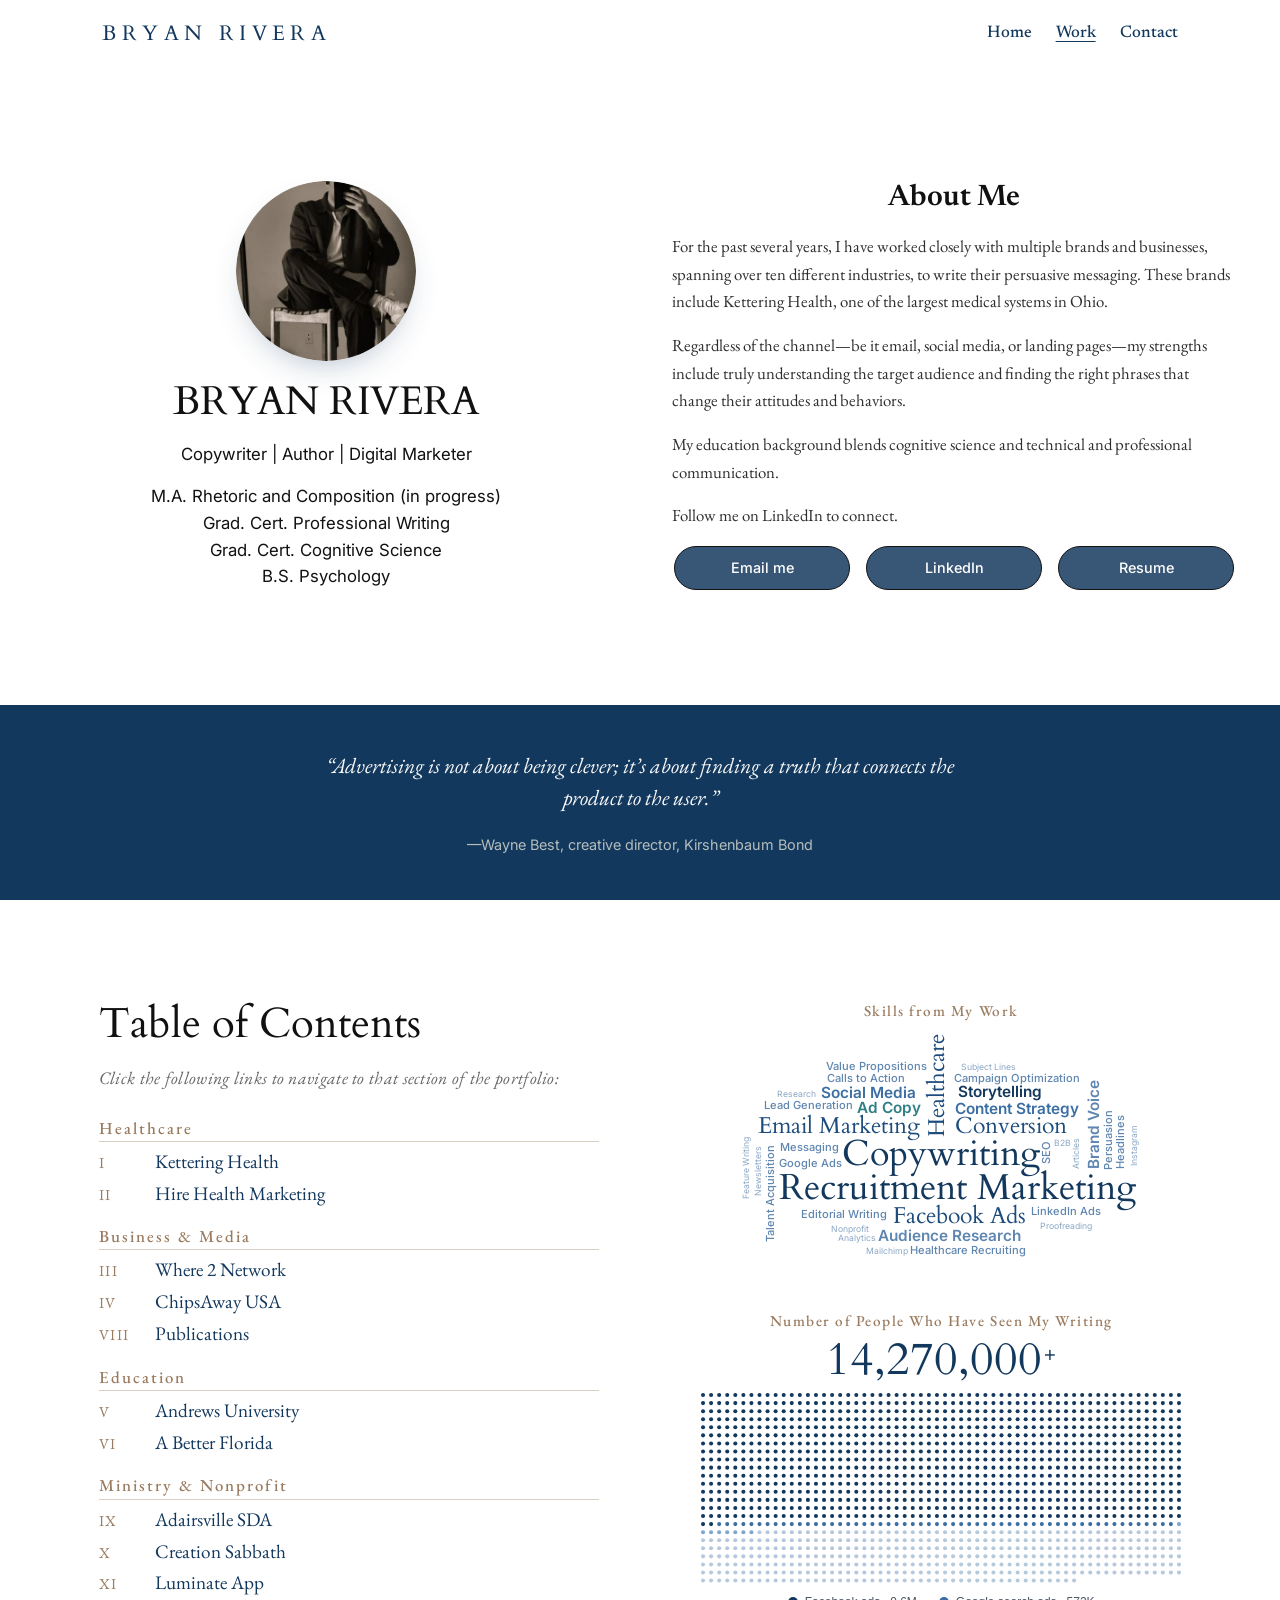
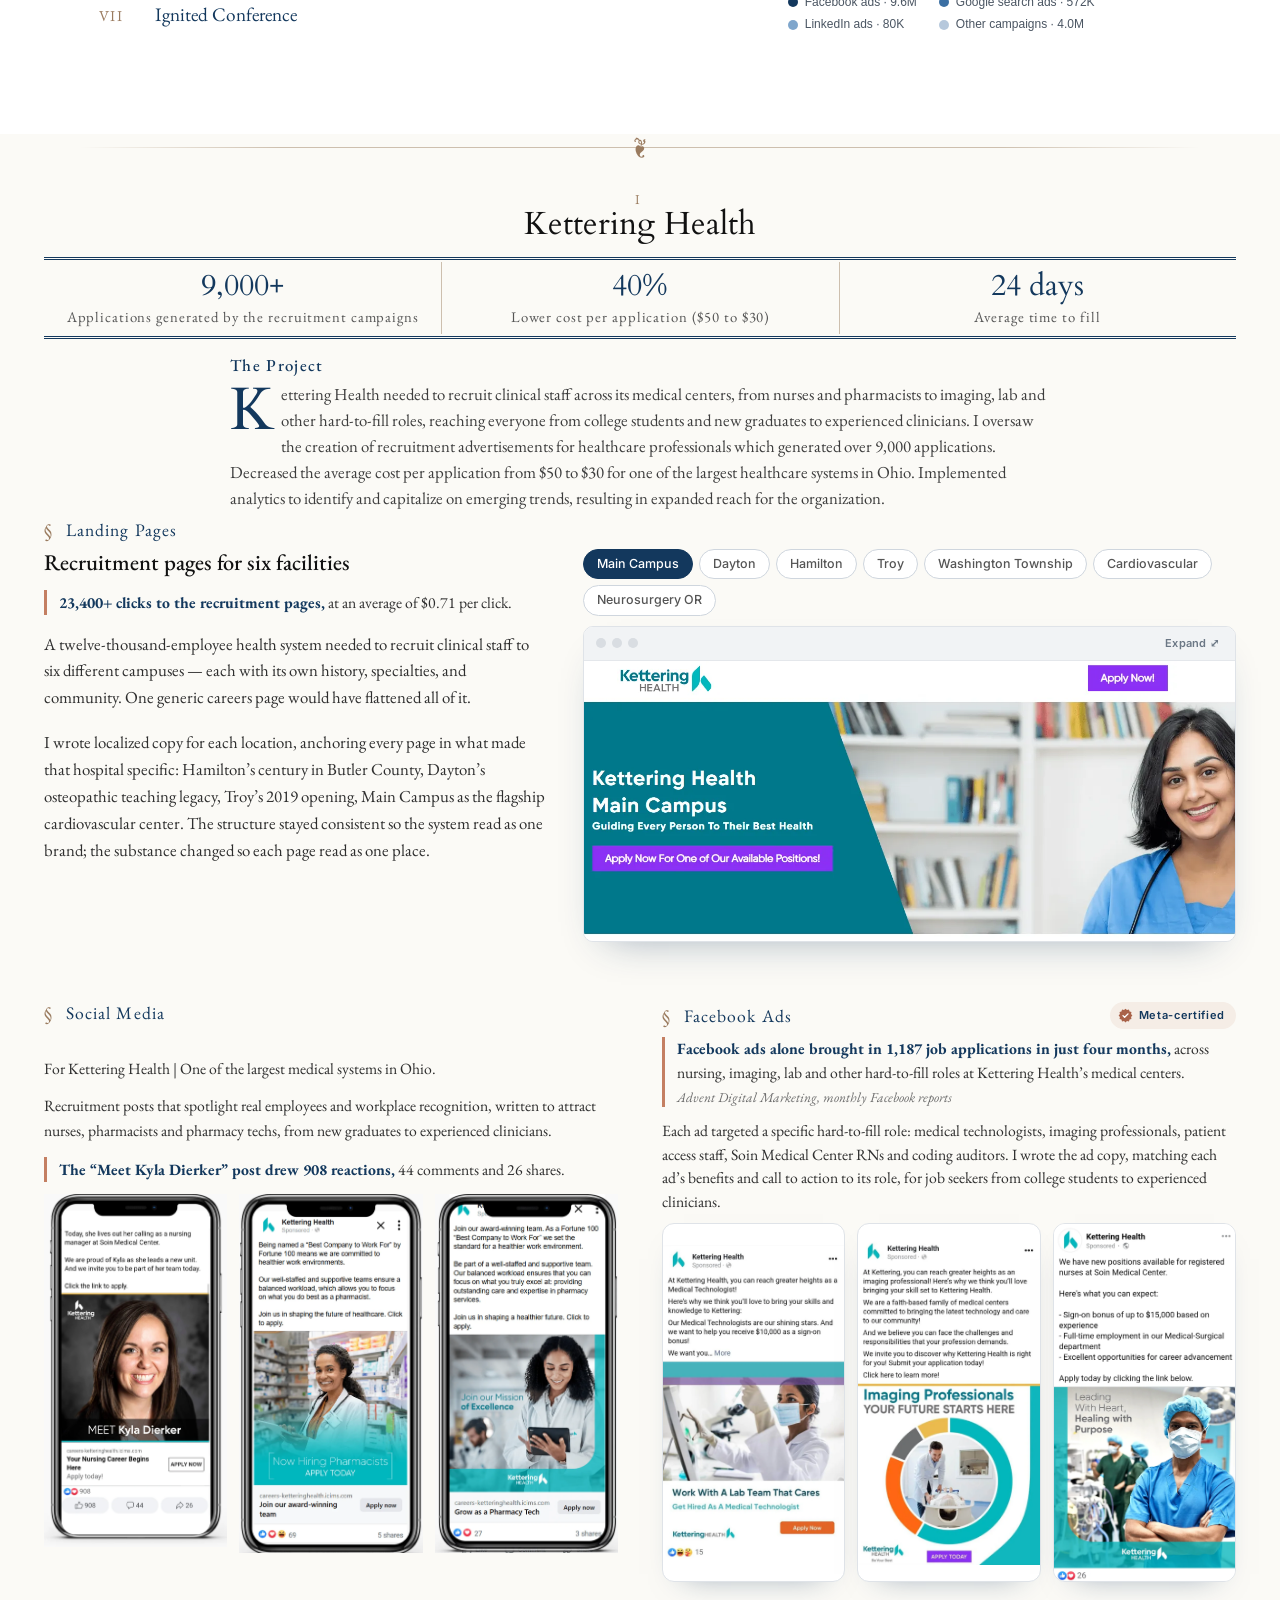
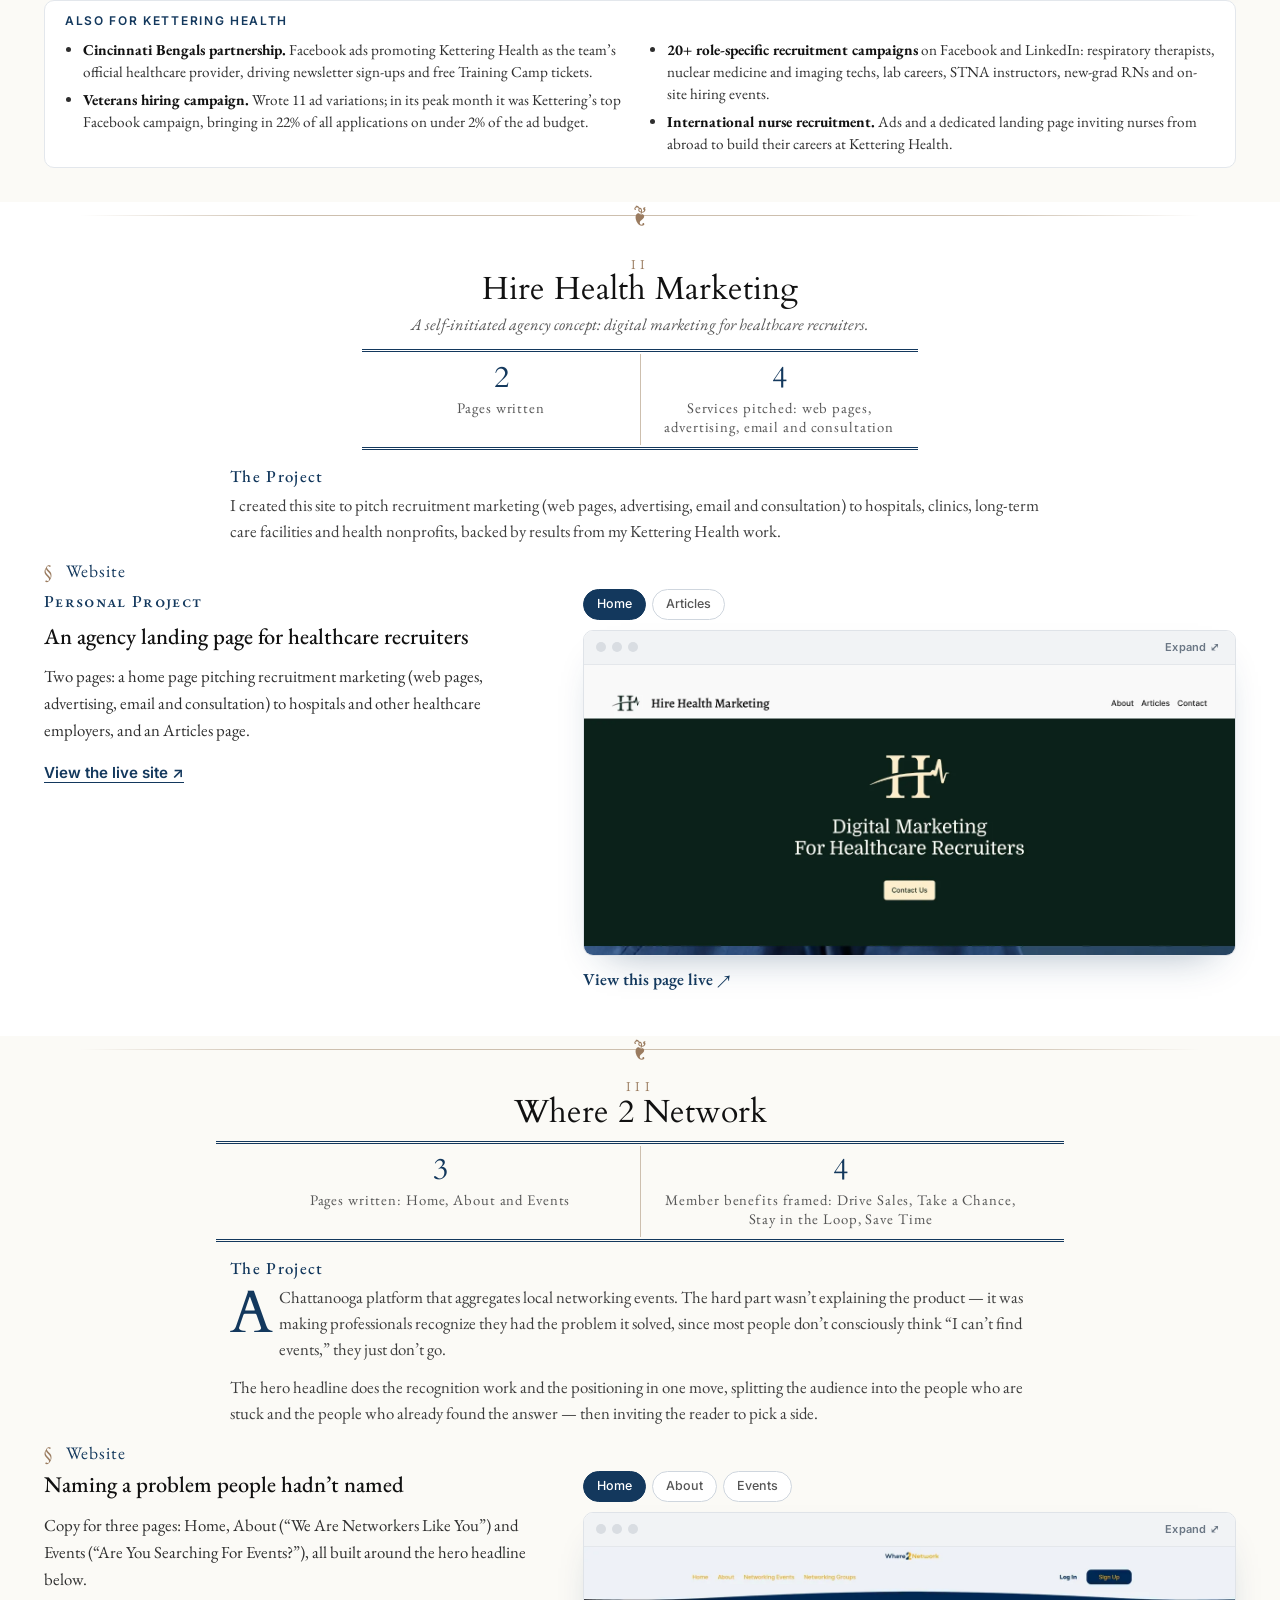
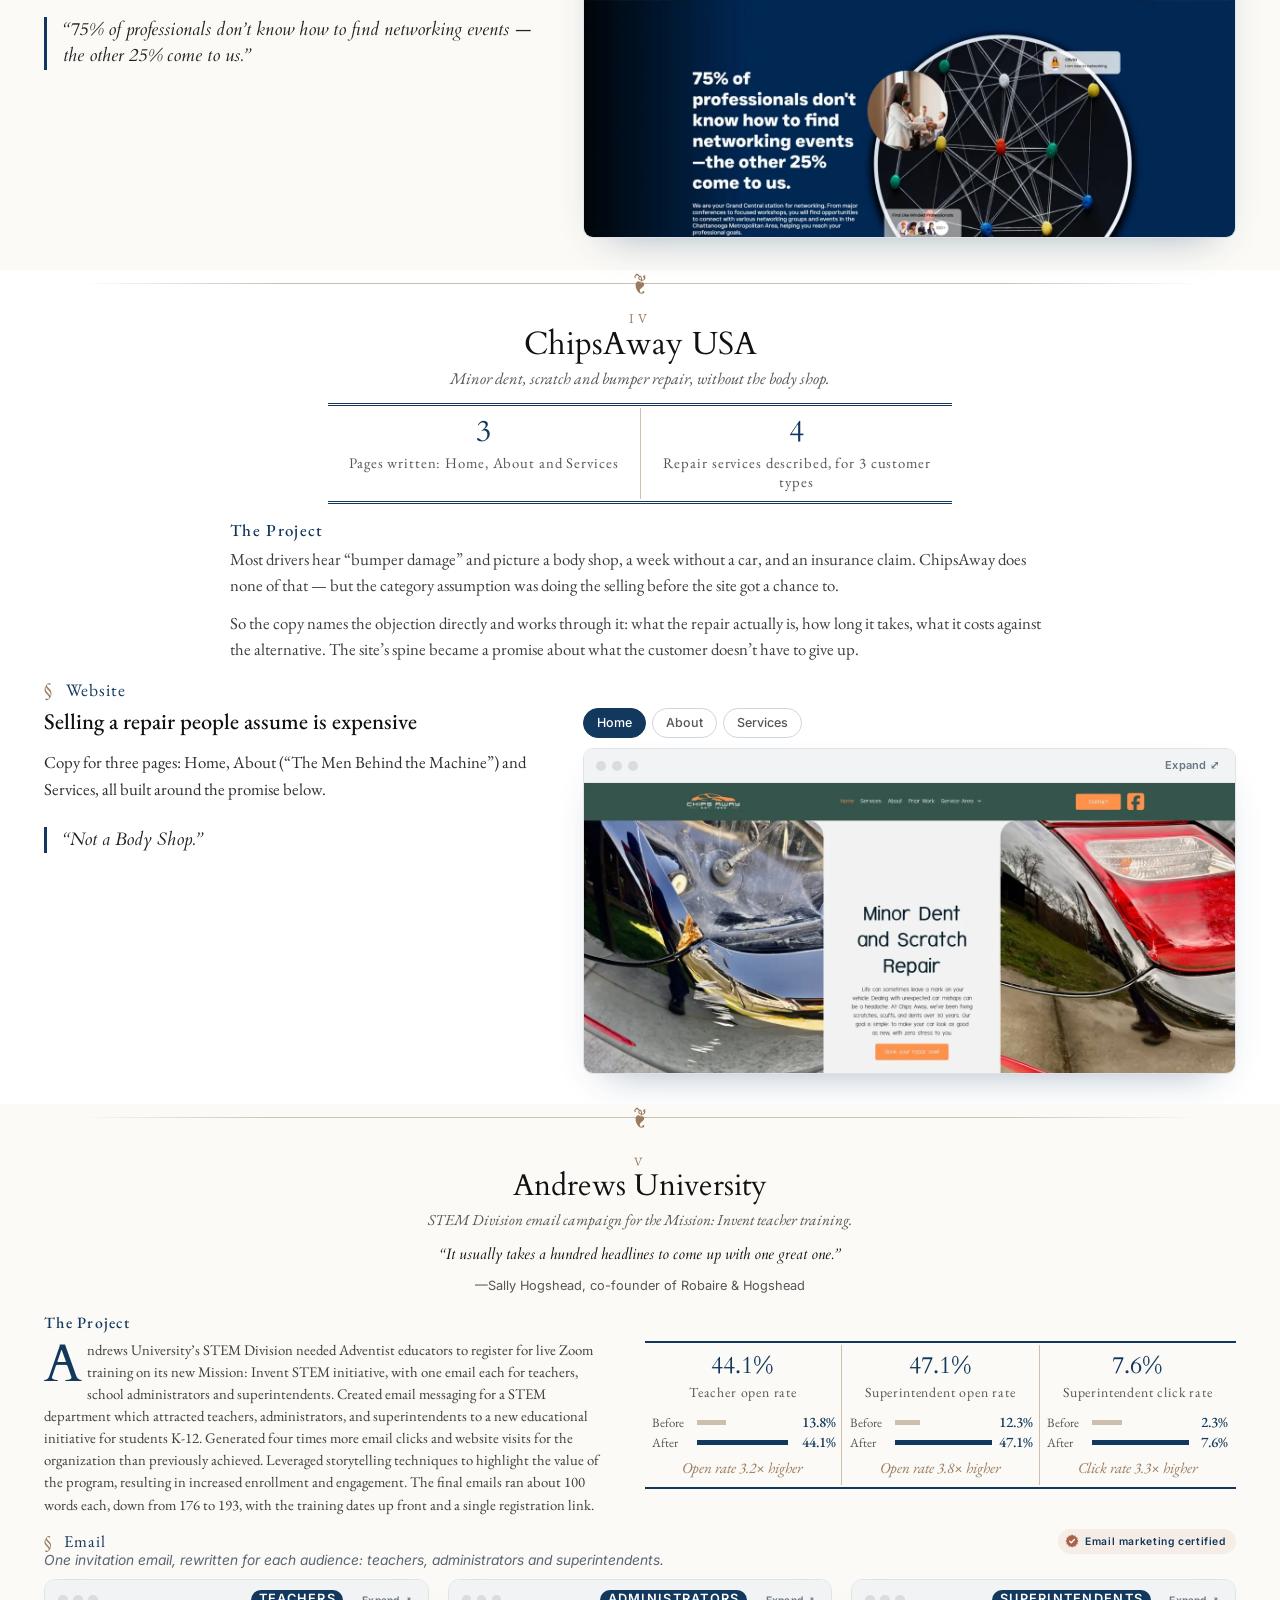
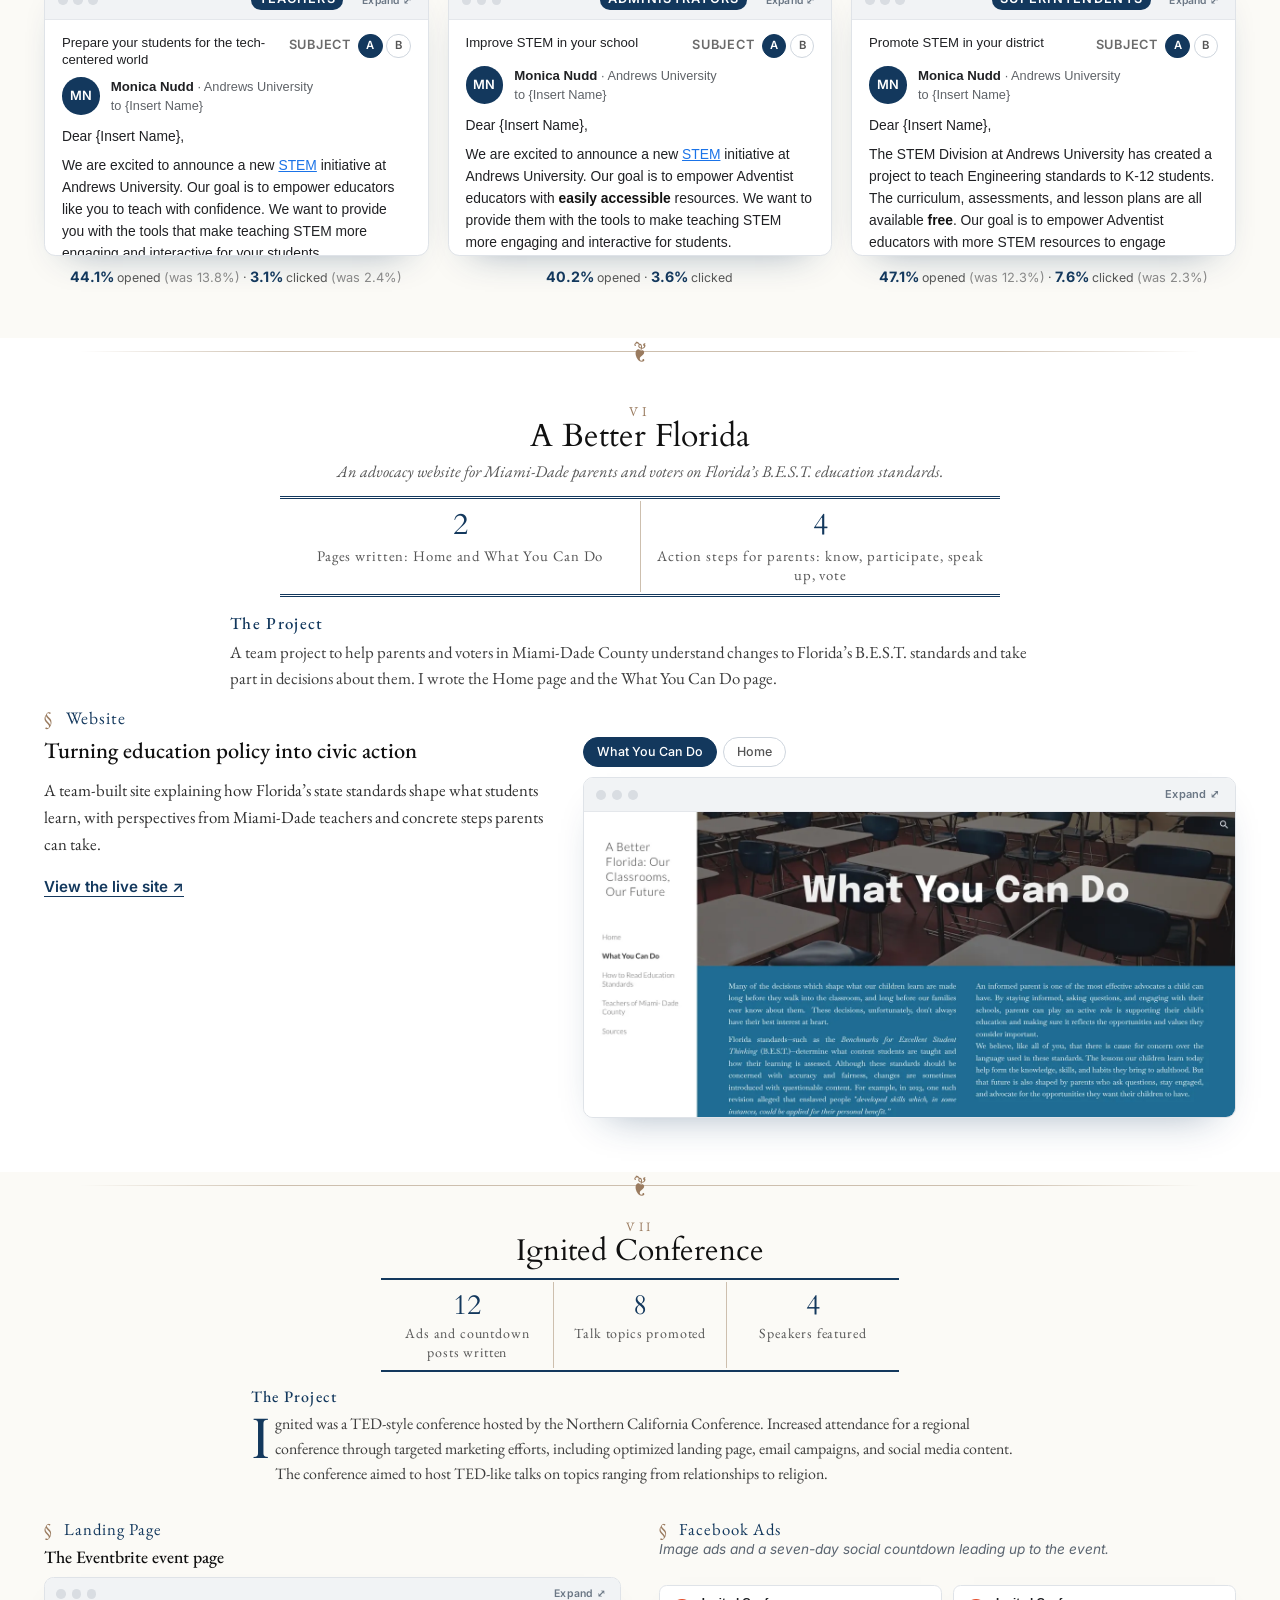
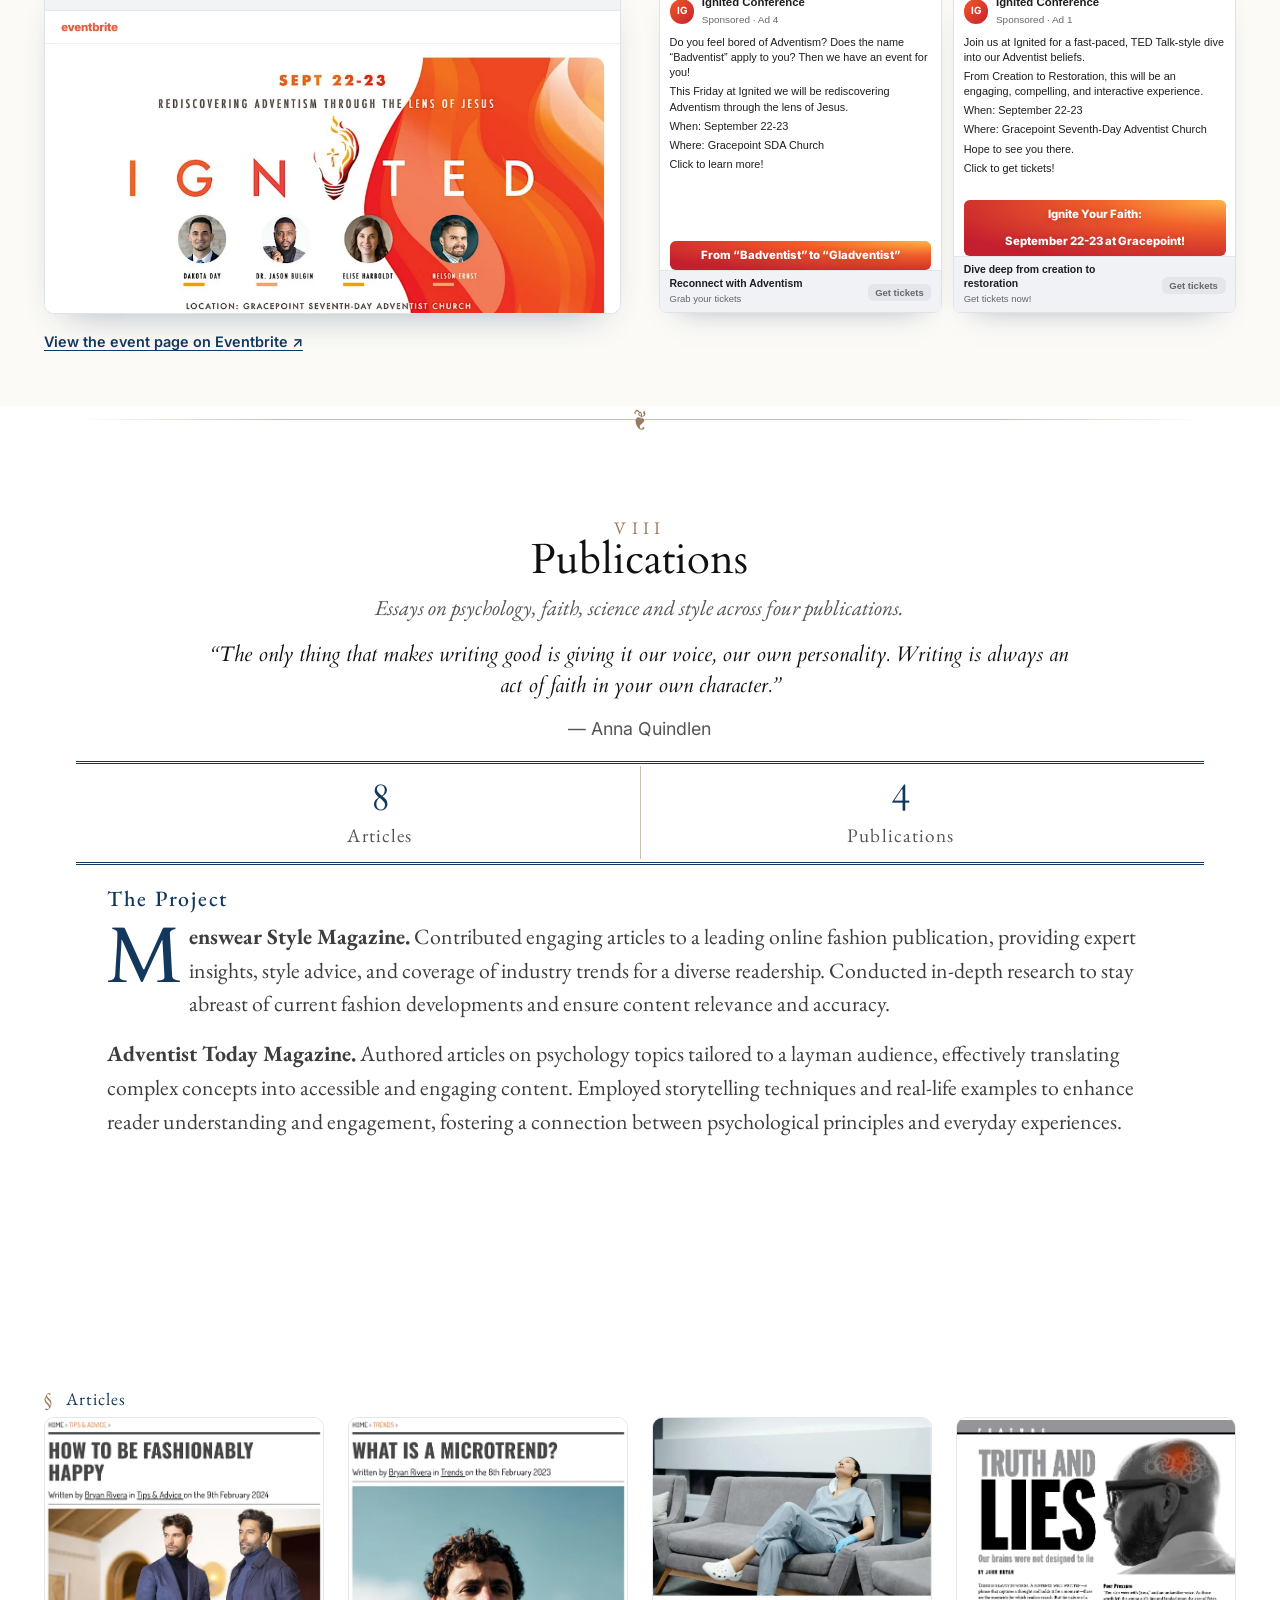
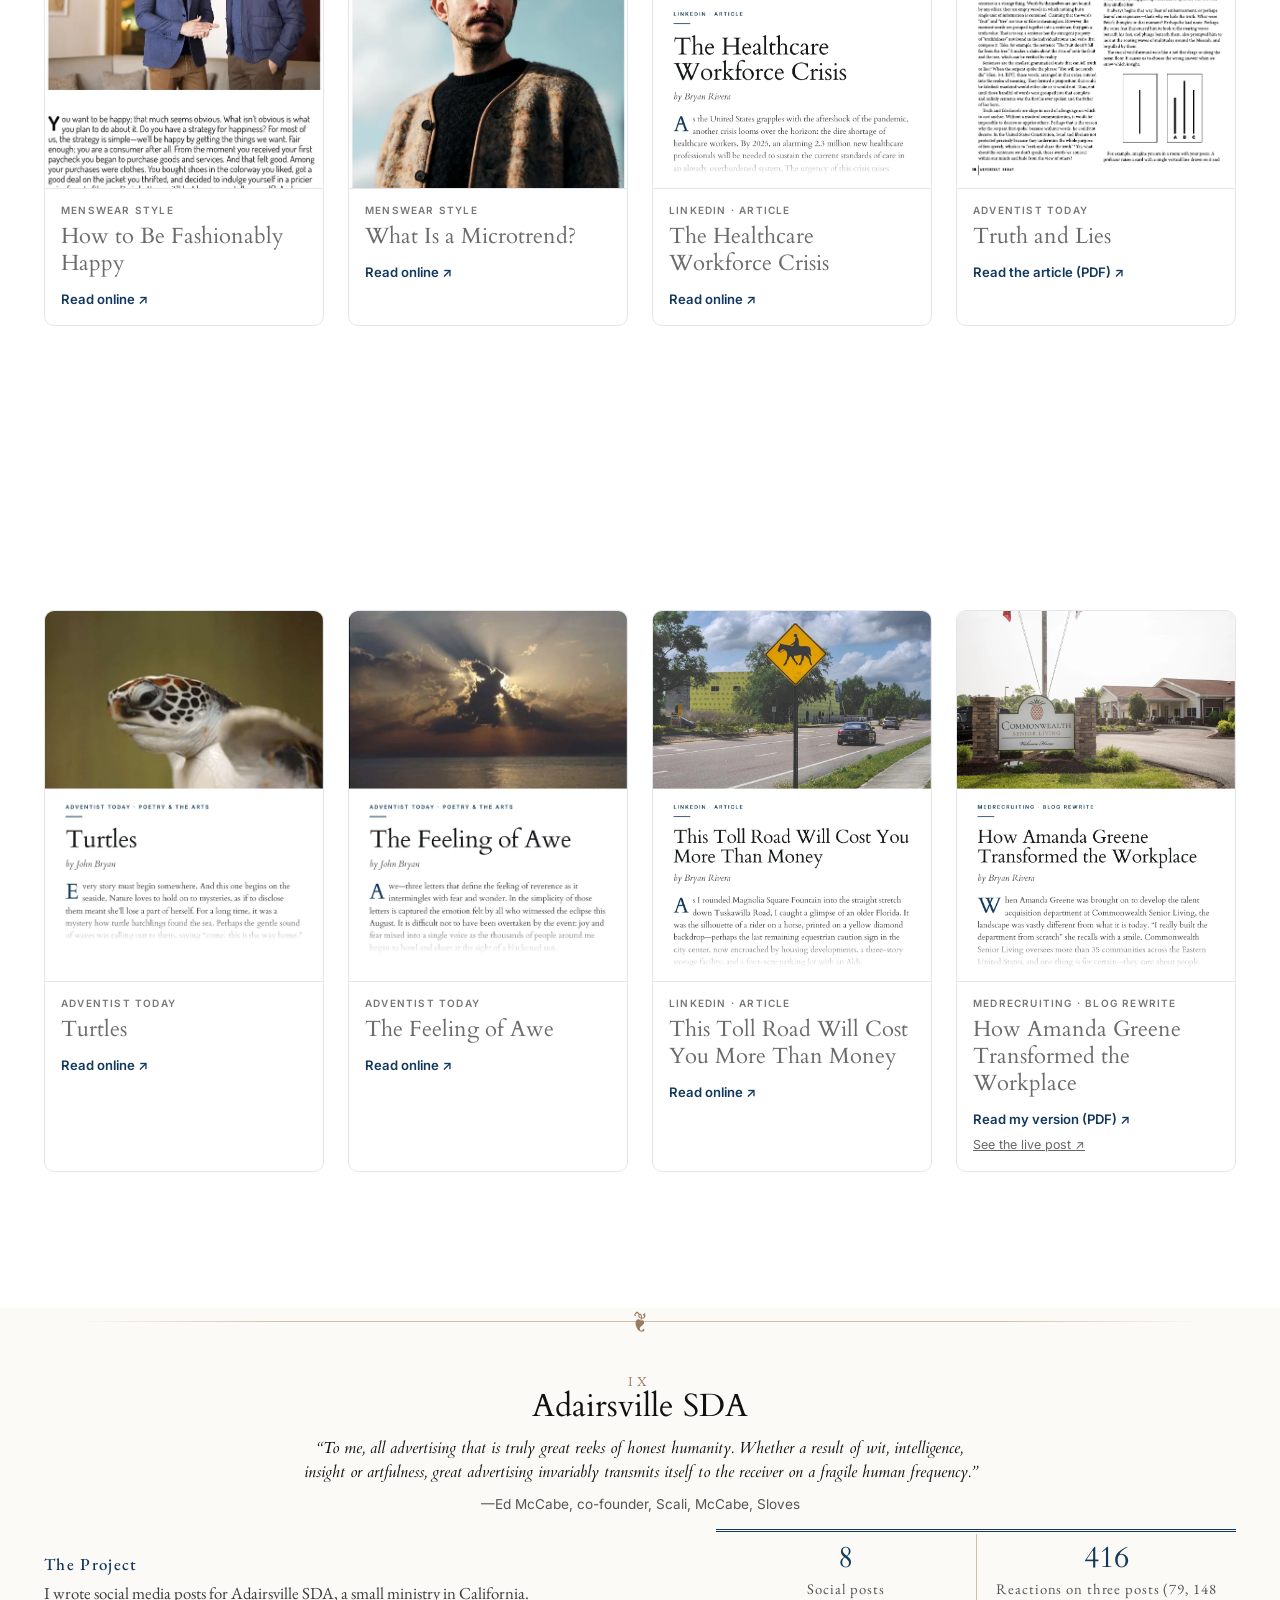
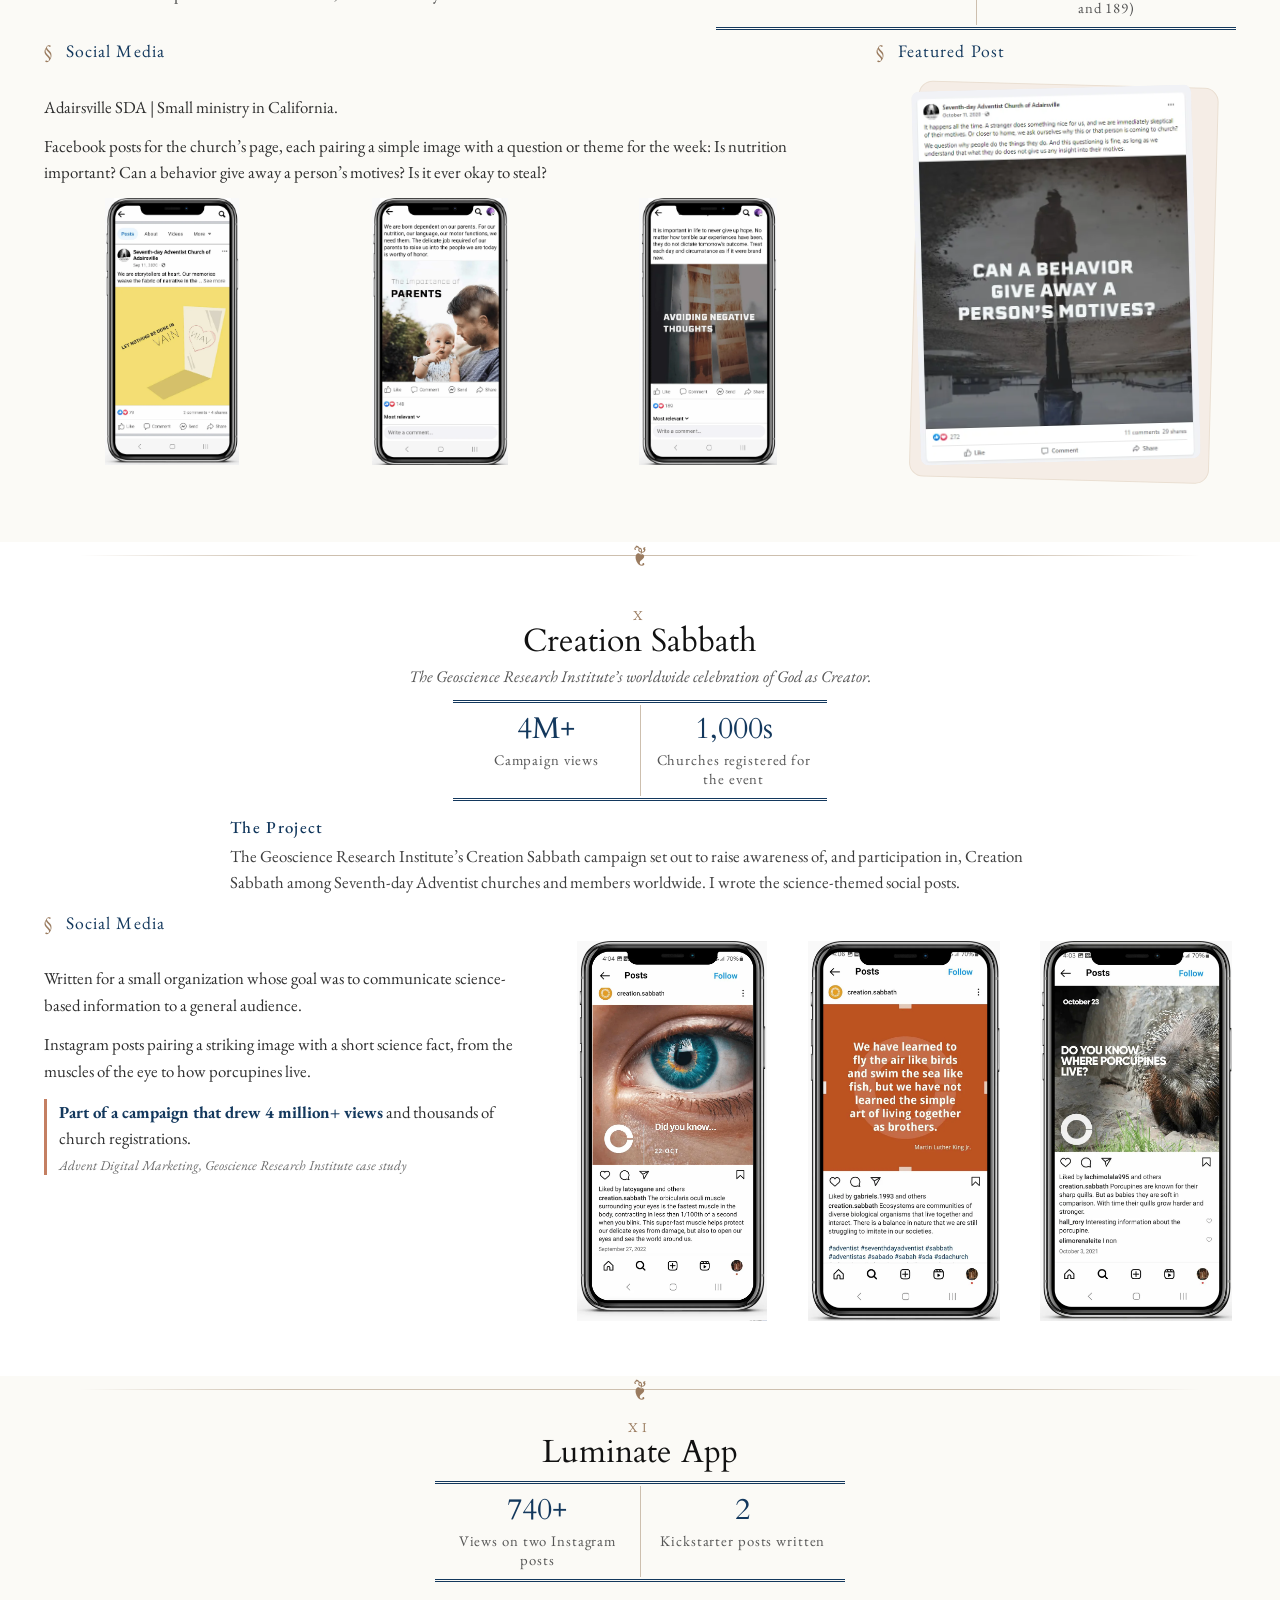
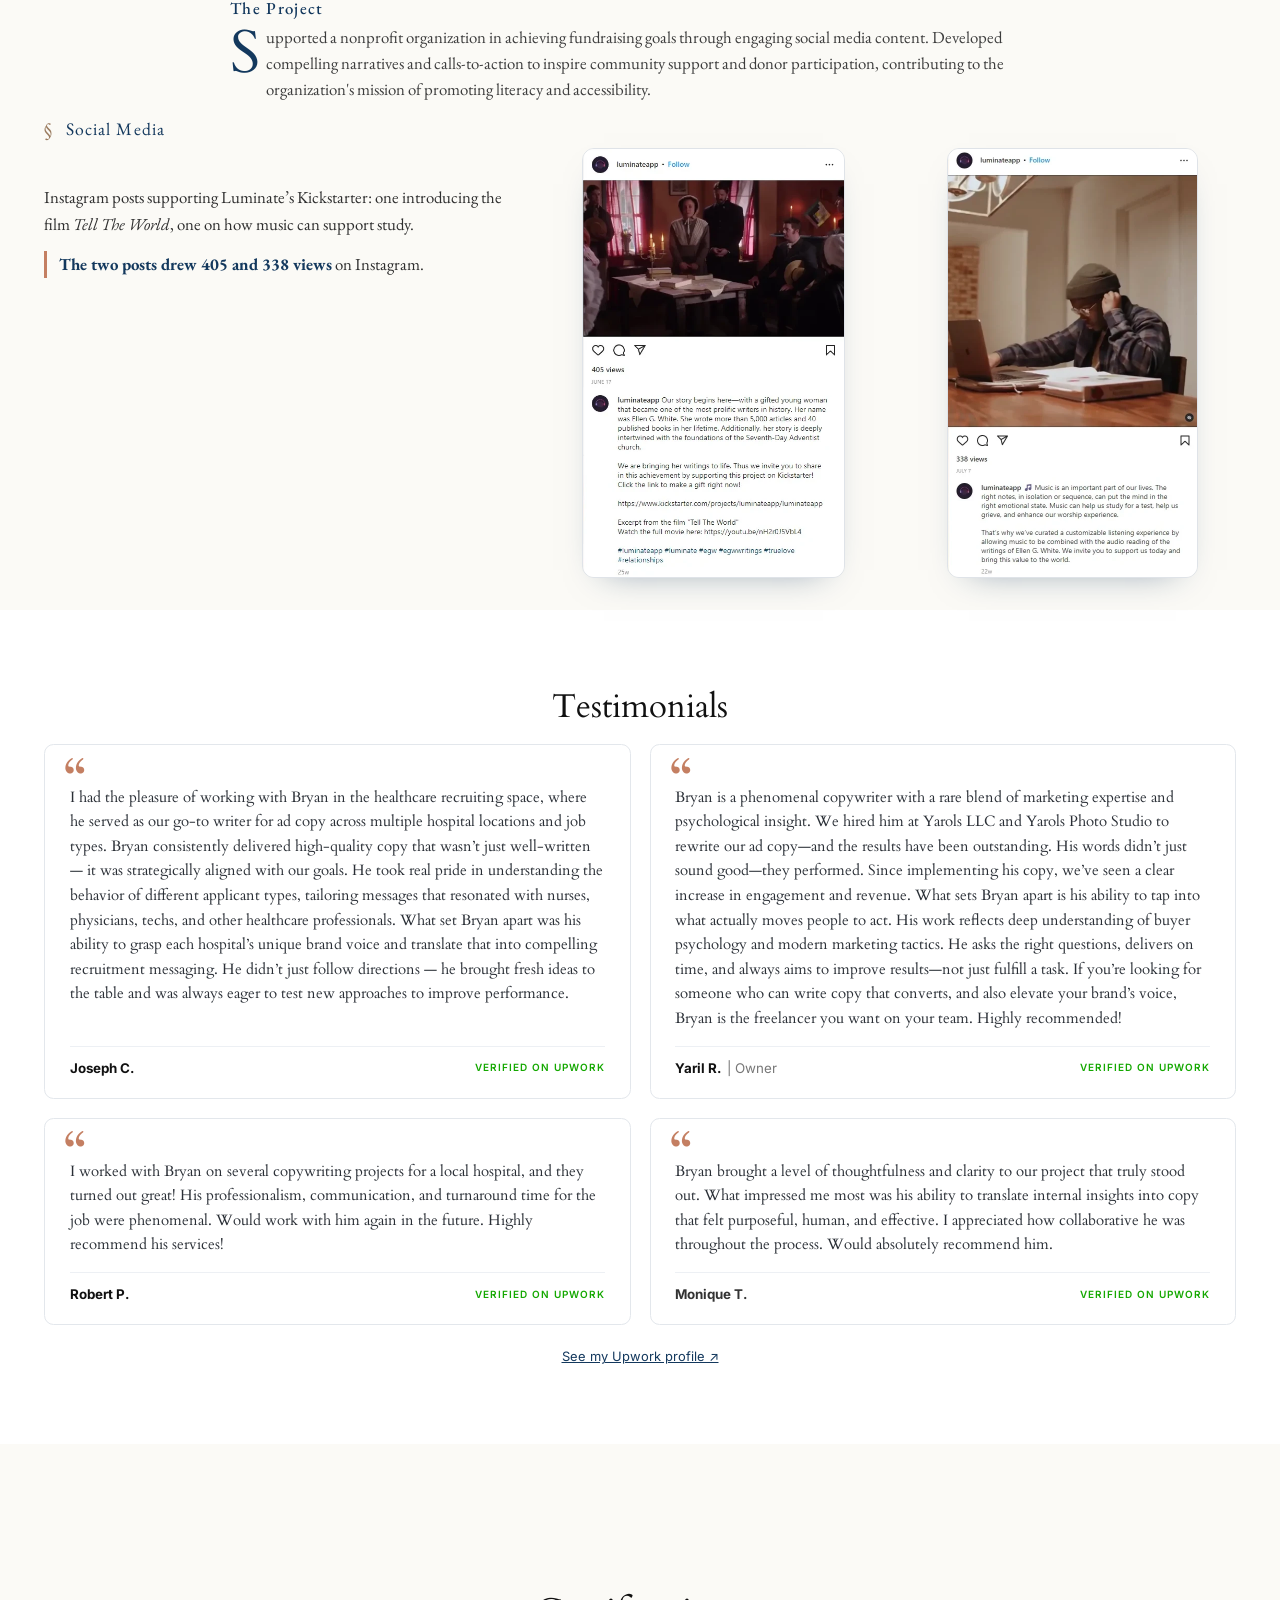
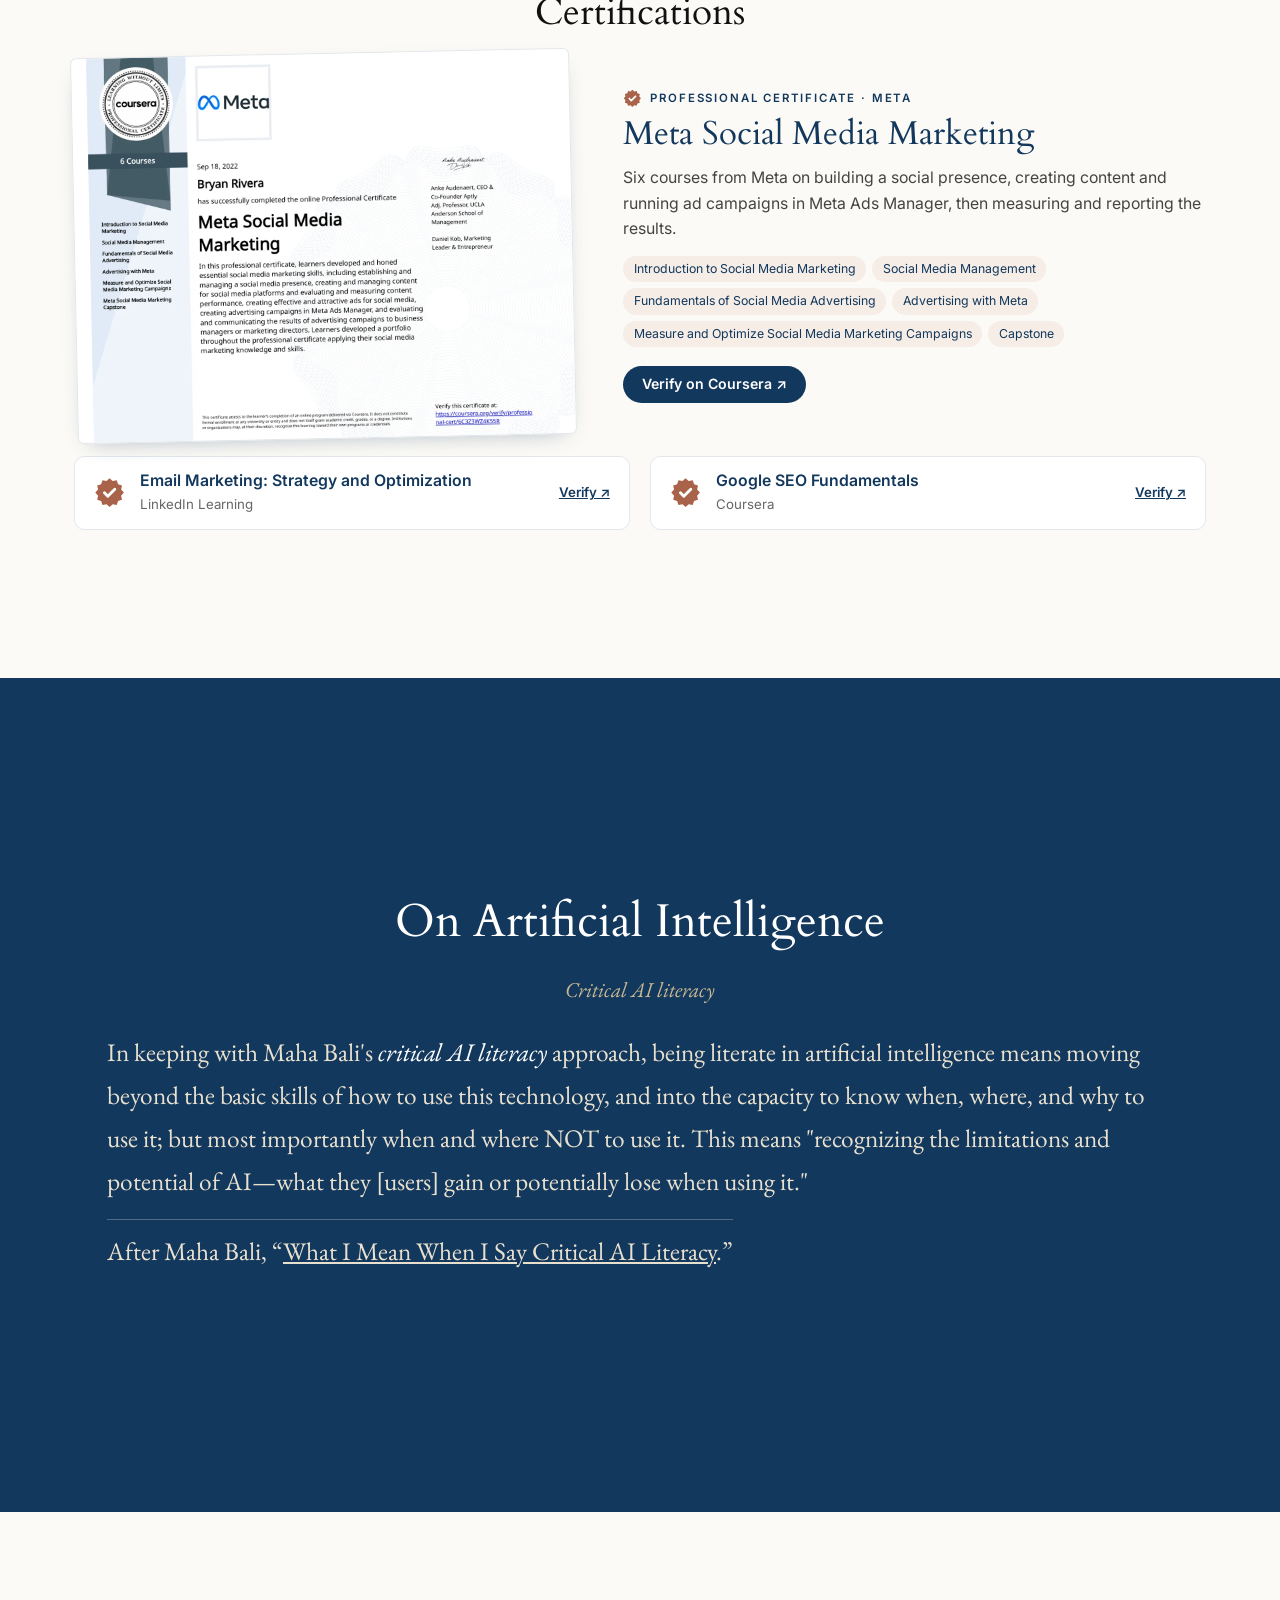
==== index.html @ a07c7933 "Adairsville featured post presented as a mounted print Co-Authored-By: Claude Opus 5.5 <noreply@anth" ====
<!doctype html>
<html lang="en">
<head>
  <meta charset="utf-8">
  <meta name="viewport" content="width=device-width, initial-scale=1">
  <title>Bryan Rivera — Copywriter | Author | Digital Marketer</title>
  <meta name="description" content="Portfolio of Bryan Rivera, a copywriter who writes landing pages, social media, email and editorial content for brands like Kettering Health.">
  <link rel="icon" href="assets/img/favicon.svg" type="image/svg+xml">
  <link rel="preconnect" href="https://fonts.googleapis.com">
  <link rel="preconnect" href="https://fonts.gstatic.com" crossorigin>
  <link href="https://fonts.googleapis.com/css2?family=Albert+Sans:wght@400;600&family=EB+Garamond:ital,wght@0,400;0,500;0,600;1,400&family=Cardo:ital,wght@0,400;0,700;1,400&family=Inter:wght@300;400;500;600;700&family=Newsreader:opsz,wght@6..72,400;6..72,500;6..72,600&display=swap" rel="stylesheet">
  <link rel="stylesheet" href="assets/css/style.css?v=62">
  <link rel="stylesheet" href="assets/css/home.css?v=177">
  <link rel="stylesheet" href="assets/css/mobile.css?v=40" media="(max-width: 820px)">
</head>
<body class="home" id="top">
  <a class="skip" href="#main">Skip to content</a>
  <header class="site-header">
    <a class="brand" href="#top" aria-label="Bryan Rivera, back to top">
      <span class="brand-name">Bryan Rivera</span>
    </a>
    <nav class="nav" aria-label="Main">
      <a href="#top">Home</a>
      <a href="#clients">Work</a>
      <a href="#contact">Contact</a>
    </nav>
  </header>

  <main id="main">
    <!-- Hero: name + About Me -->
    <div class="h-hero">
      <div class="cols">
        <div class="h-id">
          <img class="h-photo" src="assets/img/profile.webp" alt="Bryan Rivera" width="180" height="180">
          <h1 class="h-name">BRYAN RIVERA</h1>
          <p class="h-tag">Copywriter | Author | Digital Marketer</p>
          <p class="h-pitch"><span>M.A. Rhetoric and Composition (in progress)<br> Grad. Cert. Professional Writing<br>Grad. Cert. Cognitive Science<br>B.S. Psychology</span></p>
        </div>
        <div class="h-about">
          <h2>About Me</h2>
          <p>For the past several years, I have worked closely with multiple brands and businesses, spanning over ten different industries, to write their persuasive messaging. These brands include Kettering Health, one of the largest medical systems in Ohio.</p>
          <p>Regardless of the channel—be it email, social media, or landing pages—my strengths include truly understanding the target audience and finding the right phrases that change their attitudes and behaviors.</p>
          <p>My education background blends cognitive science and technical and professional communication.</p>          
          <p>Follow me on LinkedIn to connect.</p>
          <div class="h-btns">
            <a href="mailto:bry.rivera@outlook.com">Email me</a>
        <a href="https://www.linkedin.com/in/bry-rivera" target="_blank" rel="noopener">LinkedIn</a>
            <a href="assets/docs/bryan-rivera-resume.pdf" target="_blank" rel="noopener">Resume</a>
          </div>
        </div>
      </div>
    </div>

    <!-- Quote band -->
    <div class="h-band h-quote1">
      <div class="inner">
        <h2>“Advertising is not about being clever; it’s about finding a truth that connects the product to the user.”</h2>
        <p>—Wayne Best, creative director, Kirshenbaum Bond</p>
      </div>
    </div>


    <!-- Overview / clients -->
    <div class="h-overview" id="clients">
      <h2>Table of Contents</h2>
      <p class="ov-intro">Click the following links to navigate to that section of the portfolio:</p>
      <div class="contents">
        <div class="ct-sec">
          <h3>Healthcare</h3>
          <ol>
            <li><a href="#kettering-health"><span class="ct-n">I</span><span class="ct-t">Kettering Health</span></a></li>
            <li><a href="#hire-health-marketing"><span class="ct-n">II</span><span class="ct-t">Hire Health Marketing</span></a></li>
          </ol>
        </div>
        <div class="ct-sec">
          <h3>Business &amp; Media</h3>
          <ol>
            <li><a href="#where-2-network"><span class="ct-n">III</span><span class="ct-t">Where 2 Network</span></a></li>
            <li><a href="#chipsaway"><span class="ct-n">IV</span><span class="ct-t">ChipsAway USA</span></a></li>
            <li><a href="#publications"><span class="ct-n">VIII</span><span class="ct-t">Publications</span></a></li>
          </ol>
        </div>
        <div class="ct-sec">
          <h3>Education</h3>
          <ol>
            <li><a href="#andrews-university"><span class="ct-n">V</span><span class="ct-t">Andrews University</span></a></li>
            <li><a href="#a-better-florida"><span class="ct-n">VI</span><span class="ct-t">A Better Florida</span></a></li>
          </ol>
        </div>
        <div class="ct-sec">
          <h3>Ministry &amp; Nonprofit</h3>
          <ol>
            <li><a href="#adairsville-sda"><span class="ct-n">IX</span><span class="ct-t">Adairsville SDA</span></a></li>
            <li><a href="#creation-sabbath"><span class="ct-n">X</span><span class="ct-t">Creation Sabbath</span></a></li>
            <li><a href="#luminate-app"><span class="ct-n">XI</span><span class="ct-t">Luminate App</span></a></li>
            <li><a href="#ignited-conference"><span class="ct-n">VII</span><span class="ct-t">Ignited Conference</span></a></li>
          </ol>
        </div>
      </div>
      <!-- Reach: documented impressions/views across campaigns (see CLAUDE.md for sources) -->
      <div class="summary">
      <div class="reach" id="reach">
        <p class="reach-kicker">Number of People Who Have Seen My Writing</p>
        <div class="reach-num"><span class="reach-count" data-total="14270320" data-display="14270000">14,270,000</span><small>+</small></div>
        <div class="reach-field" aria-hidden="true"></div>
        <div class="reach-legend"></div>
      </div>
        <div class="sum-skills">
          <p class="reach-kicker">Skills from My Work</p>
          <div class="kw-cloud" aria-label="Skills word cloud">
          <span class="t5" style="left:50.00%;top:50.00%;color:#13385d">Copywriting</span>
          <span class="t5" style="left:53.34%;top:63.01%;color:#13385d">Recruitment Marketing</span>
          <span class="t4 rot" style="left:49.37%;top:22.78%;color:#1d4c7c">Healthcare</span>
          <span class="t4" style="left:64.55%;top:39.24%;color:#1d4c7c">Conversion</span>
          <span class="t4" style="left:28.72%;top:39.23%;color:#1d4c7c">Email Marketing</span>
          <span class="t4" style="left:53.81%;top:73.92%;color:#1d4c7c">Facebook Ads</span>
          <span class="t3" style="left:65.80%;top:31.93%;color:#3b6fa3">Content Strategy</span>
          <span class="t3 rot" style="left:81.91%;top:37.93%;color:#5f86b0">Brand Voice</span>
          <span class="t3" style="left:39.13%;top:31.72%;color:#2f7f86">Ad Copy</span>
          <span class="t3" style="left:62.34%;top:25.50%;color:#13385d">Storytelling</span>
          <span class="t3" style="left:34.96%;top:25.79%;color:#3b6fa3">Social Media</span>
          <span class="t3" style="left:51.72%;top:81.36%;color:#5f86b0">Audience Research</span>
          <span class="t2" style="left:22.71%;top:53.53%;color:#5f86b0">Google Ads</span>
          <span class="t2" style="left:65.78%;top:20.49%;color:#5f86b0">Campaign Optimization</span>
          <span class="t2 rot" style="left:84.95%;top:44.05%;color:#5f86b0">Persuasion</span>
          <span class="t2 rot" style="left:14.55%;top:64.66%;color:#5f86b0">Talent Acquisition</span>
          <span class="t2" style="left:22.59%;top:47.09%;color:#5f86b0">Messaging</span>
          <span class="t2" style="left:29.77%;top:73.03%;color:#5f86b0">Editorial Writing</span>
          <span class="t2 rot" style="left:71.99%;top:48.77%;color:#5f86b0">SEO</span>
          <span class="t2" style="left:22.35%;top:31.01%;color:#5f86b0">Lead Generation</span>
          <span class="t2" style="left:34.40%;top:20.60%;color:#5f86b0">Calls to Action</span>
          <span class="t2" style="left:76.09%;top:71.95%;color:#5f86b0">LinkedIn Ads</span>
          <span class="t2" style="left:55.70%;top:86.95%;color:#5f86b0">Healthcare Recruiting</span>
          <span class="t2 rot" style="left:87.57%;top:44.87%;color:#5f86b0">Headlines</span>
          <span class="t2" style="left:36.48%;top:15.73%;color:#5f86b0">Value Propositions</span>
          <span class="t1" style="left:30.98%;top:78.37%;color:#8aa6c4">Nonprofit</span>
          <span class="t1" style="left:59.91%;top:15.68%;color:#8aa6c4">Subject Lines</span>
          <span class="t1" style="left:75.97%;top:77.27%;color:#8aa6c4">Proofreading</span>
          <span class="t1" style="left:32.40%;top:81.96%;color:#8aa6c4">Analytics</span>
          <span class="t1" style="left:19.90%;top:26.22%;color:#8aa6c4">Research</span>
          <span class="t1" style="left:75.23%;top:45.34%;color:#8aa6c4">B2B</span>
          <span class="t1 rot" style="left:78.14%;top:49.08%;color:#8aa6c4">Articles</span>
          <span class="t1 rot" style="left:11.96%;top:56.01%;color:#8aa6c4">Newsletters</span>
          <span class="t1" style="left:38.80%;top:87.07%;color:#8aa6c4">Mailchimp</span>
          <span class="t1 rot" style="left:90.16%;top:45.86%;color:#8aa6c4">Instagram</span>
          <span class="t1 rot" style="left:9.34%;top:55.06%;color:#8aa6c4">Feature Writing</span>
        </div>
        </div>
      </div>
    </div>

    <!-- ============ Client: Kettering Health ============ -->
    <section class="work client" id="kettering-health">
      <div class="kh-s1">
      <div class="work-head">
        <p class="sec-num" aria-hidden="true">I</p>
        <h2>Kettering Health</h2>
        <p class="lede"></p>
      </div>
      <div class="metrics metrics-top">
        <div class="metric"><span class="num">9,000+</span><span class="lbl">Applications generated by the recruitment campaigns</span></div>
        <div class="metric"><span class="num">40%</span><span class="lbl">Lower cost per application ($50 to $30)</span></div>
        <div class="metric"><span class="num">24 days</span><span class="lbl">Average time to fill</span></div>
      </div>
      <div class="proj">
        <div class="proj-story">
          <h4 class="proj-h">The Project</h4>
          <p>Kettering Health needed to recruit clinical staff across its medical centers, from nurses and pharmacists to imaging, lab and other hard-to-fill roles, reaching everyone from college students and new graduates to experienced clinicians. I oversaw the creation of recruitment advertisements for healthcare professionals which generated over 9,000 applications. Decreased the average cost per application from $50 to $30 for one of the largest healthcare systems in Ohio. Implemented analytics to identify and capitalize on emerging trends, resulting in expanded reach for the organization.</p>
        </div>
      </div>
      <div class="channel" id="kh-landing">
        <h3 class="ch-title">Landing Pages</h3>
        <div class="lp">
                <div>
                  <h3>Recruitment pages for six facilities</h3>
                  <p class="ch-result"><b>23,400+ clicks to the recruitment pages,</b> at an average of $0.71 per click.</p>
                  <p>A twelve-thousand-employee health system needed to recruit clinical staff to six different campuses — each with its own history, specialties, and community. One generic careers page would have flattened all of it.</p>
                  <p>I wrote localized copy for each location, anchoring every page in what made that hospital specific: Hamilton’s century in Butler County, Dayton’s osteopathic teaching legacy, Troy’s 2019 opening, Main Campus as the flagship cardiovascular center. The structure stayed consistent so the system read as one brand; the substance changed so each page read as one place.</p>
                  <p class="pull"></p>
                </div>
                <div class="viewer" aria-label="Kettering Health pages">
          <div class="viewer-tabs" role="tablist">
            <button role="tab" aria-selected="true" data-i="0">Main Campus</button>
            <button role="tab" aria-selected="false" data-i="1" data-live="https://ketteringhealth.org/dayton-careers/">Dayton</button>
            <button role="tab" aria-selected="false" data-i="2" data-live="https://ketteringhealth.org/hamilton-careers/">Hamilton</button>
            <button role="tab" aria-selected="false" data-i="3" data-live="https://ketteringhealth.org/troy-careers/">Troy</button>
            <button role="tab" aria-selected="false" data-i="4" data-live="https://ketteringhealth.org/washington-township-careers/">Washington Township</button>
            <button role="tab" aria-selected="false" data-i="5" data-live="https://ketteringhealth.org/cardiovascular-careers/">Cardiovascular</button>
            <button role="tab" aria-selected="false" data-i="6" data-live="https://ketteringhealth.org/neurosurgery-or-careers/">Neurosurgery OR</button>
          </div>
          <div class="browser"><div class="bar"><i></i><i></i><i></i></div>
              <div class="scroll viewer-pane"><img src="assets/img/lp-kh-main-campus.webp" alt="Kettering Health Main Campus recruitment landing page" loading="lazy"></div>
              <div class="scroll viewer-pane" hidden><img src="assets/img/live-kh-dayton.webp" alt="Kettering Health Dayton recruitment landing page" loading="lazy"></div>
              <div class="scroll viewer-pane" hidden><img src="assets/img/live-kh-hamilton.webp" alt="Kettering Health Hamilton recruitment landing page" loading="lazy"></div>
              <div class="scroll viewer-pane" hidden><img src="assets/img/live-kh-troy.webp" alt="Kettering Health Troy recruitment landing page" loading="lazy"></div>
              <div class="scroll viewer-pane" hidden><img src="assets/img/live-kh-washington-township.webp" alt="Kettering Health Washington Township recruitment landing page" loading="lazy"></div>
              <div class="scroll viewer-pane" hidden><img src="assets/img/live-kh-cardiovascular.webp" alt="Kettering Health cardiovascular careers landing page" loading="lazy"></div>
              <div class="scroll viewer-pane" hidden><img src="assets/img/live-kh-neurosurgery-or.webp" alt="Kettering Health Neurosurgery OR recruitment landing page" loading="lazy"></div>
          </div>
          <p class="viewer-live" hidden><a target="_blank" rel="noopener">View this page live on ketteringhealth.org ↗</a></p>
        </div>
              </div>
      </div>
      </div>
      <div class="kh-s2 snap-pt">
      <div class="kh-pair">
      <div class="channel" id="kh-social">
        <h3 class="ch-title">Social Media</h3>
        <div class="social-row">
          <div class="social-info">
            <p>For Kettering Health | One of the largest medical systems in Ohio.</p>
            <p class="ch-text">Recruitment posts that spotlight real employees and workplace recognition, written to attract nurses, pharmacists and pharmacy techs, from new graduates to experienced clinicians.</p>
            <p class="ch-result"><b>The “Meet Kyla Dierker” post drew 908 reactions,</b> 44 comments and 26 shares.</p>
          </div>
          <img class="zoom" src="assets/img/social-kettering-1.webp" alt="Kettering Health social post 1" loading="lazy">
          <img class="zoom" src="assets/img/social-kettering-2.webp" alt="Kettering Health social post 2" loading="lazy">
          <img class="zoom" src="assets/img/social-kettering-3.webp" alt="Kettering Health social post 3" loading="lazy">
        </div>
      </div>
      <div class="channel" id="kh-ads">
        <h3 class="ch-title">Facebook Ads <a class="cert-chip" href="#certs"><svg viewBox="0 0 24 24" aria-hidden="true"><path d="M12.00 1.00 L14.38 3.11 L17.50 2.47 L18.51 5.49 L21.53 6.50 L20.89 9.62 L23.00 12.00 L20.89 14.38 L21.53 17.50 L18.51 18.51 L17.50 21.53 L14.38 20.89 L12.00 23.00 L9.62 20.89 L6.50 21.53 L5.49 18.51 L2.47 17.50 L3.11 14.38 L1.00 12.00 L3.11 9.62 L2.47 6.50 L5.49 5.49 L6.50 2.47 L9.62 3.11 Z"/><path class="ck" d="M8 12.2l2.6 2.6L16 9.4"/></svg>Meta-certified</a></h3>
        <div class="ads-info">
          <p class="ch-result"><b>Facebook ads alone brought in 1,187 job applications in just four months,</b> across nursing, imaging, lab and other hard-to-fill roles at Kettering Health’s medical centers.<span class="ch-src">Advent Digital Marketing, monthly Facebook reports</span></p>
          <p class="ch-text">Each ad targeted a specific hard-to-fill role: medical technologists, imaging professionals, patient access staff, Soin Medical Center RNs and coding auditors. I wrote the ad copy, matching each ad’s benefits and call to action to its role, for job seekers from college students to experienced clinicians.</p>
        </div>
        <div class="shots three ads">
          <figure class="shot-card"><img class="zoom" src="assets/img/ad-kh-medtech.webp" alt="Kettering Health Facebook ad recruiting medical technologists" loading="lazy"></figure>
          <figure class="shot-card"><img class="zoom" src="assets/img/ad-kh-imaging.webp" alt="Kettering Health Facebook ad recruiting imaging professionals" loading="lazy"></figure>
          <figure class="shot-card"><img class="zoom" src="assets/img/ad-kh-nurses-soin.webp" alt="Kettering Health Facebook ad recruiting registered nurses at Soin Medical Center" loading="lazy"></figure>
        </div>
      </div>
      </div>
      <div class="also-did">
        <p class="ad-title">Also for Kettering Health</p>
        <ul>
          <li><b>Cincinnati Bengals partnership.</b> Facebook ads promoting Kettering Health as the team’s official healthcare provider, driving newsletter sign-ups and free Training Camp tickets.</li>
          <li><b>Veterans hiring campaign.</b> Wrote 11 ad variations; in its peak month it was Kettering’s top Facebook campaign, bringing in 22% of all applications on under 2% of the ad budget.</li>
          <li><b>20+ role-specific recruitment campaigns</b> on Facebook and LinkedIn: respiratory therapists, nuclear medicine and imaging techs, lab careers, STNA instructors, new-grad RNs and on-site hiring events.</li>
          <li><b>International nurse recruitment.</b> Ads and a dedicated landing page inviting nurses from abroad to build their careers at Kettering Health.</li>
        </ul>
      </div>
      </div>
    </section>

    <!-- ============ Client: Hire Health Marketing ============ -->
    <section class="work client alt" id="hire-health-marketing">
      <div class="work-head">
        <p class="sec-num" aria-hidden="true">II</p>
        <h2>Hire Health Marketing</h2>
        <p class="lede"><span>A self-initiated agency concept: digital marketing for healthcare recruiters.</span></p>
      </div>
      <div class="metrics metrics-top">
        <div class="metric"><span class="num">2</span><span class="lbl">Pages written</span></div>
        <div class="metric"><span class="num">4</span><span class="lbl">Services pitched: web pages, advertising, email and consultation</span></div>
      </div>
      <div class="proj">
        <div class="proj-story">
          <h4 class="proj-h">The Project</h4>
          <p>I created this site to pitch recruitment marketing (web pages, advertising, email and consultation) to hospitals, clinics, long-term care facilities and health nonprofits, backed by results from my Kettering Health work.</p>
        </div>
      </div>
      <div class="channel" id="hhm-web">
        <h3 class="ch-title">Website</h3>
        <div class="lp">
          <div>
            <p class="lp-client">Personal Project</p>
            <h3><span>An agency landing page for healthcare recruiters</span></h3>
            <p class="ch-text">Two pages: a home page pitching recruitment marketing (web pages, advertising, email and consultation) to hospitals and other healthcare employers, and an Articles page.</p>
            <p class="live-link"><a href="https://hirehmarketing.wordpress.com/" target="_blank" rel="noopener">View the live site ↗</a></p>
          </div>
          <div class="viewer" aria-label="Hire Health Marketing pages">
            <div class="viewer-tabs" role="tablist">
              <button role="tab" aria-selected="true" data-i="0" data-live="https://hirehmarketing.wordpress.com/">Home</button>
              <button role="tab" aria-selected="false" data-i="1" data-live="https://hirehmarketing.wordpress.com/articles/">Articles</button>
            </div>
            <div class="browser"><div class="bar"><i></i><i></i><i></i></div>
              <div class="scroll viewer-pane"><img src="assets/img/lp-hhm-home.webp" alt="Hire Health Marketing home page: Digital Marketing for Healthcare Recruiters" loading="lazy"></div>
              <div class="scroll viewer-pane" hidden><img src="assets/img/lp-hhm-articles.webp" alt="Hire Health Marketing articles page: The Healthcare Workforce Crisis" loading="lazy"></div>
            </div>
            <p class="viewer-live" hidden><a target="_blank" rel="noopener">View this page live ↗</a></p>
          </div>
        </div>
      </div>
    </section>

    <!-- ============ Client: Where 2 Network ============ -->
    <section class="work client" id="where-2-network">
      <div class="work-head">
        <p class="sec-num" aria-hidden="true">III</p>
        <h2>Where 2 Network</h2>
      </div>
      <div class="metrics metrics-top">
        <div class="metric"><span class="num">3</span><span class="lbl">Pages written: Home, About and Events</span></div>
        <div class="metric"><span class="num">4</span><span class="lbl">Member benefits framed: Drive Sales, Take a Chance, Stay in the Loop, Save Time</span></div>
      </div>
      <div class="proj">
        <div class="proj-story">
          <h4 class="proj-h">The Project</h4>
          <p>A Chattanooga platform that aggregates local networking events. The hard part wasn’t explaining the product — it was making professionals recognize they had the problem it solved, since most people don’t consciously think “I can’t find events,” they just don’t go.</p>
          <p>The hero headline does the recognition work and the positioning in one move, splitting the audience into the people who are stuck and the people who already found the answer — then inviting the reader to pick a side.</p>
        </div>
      </div>
      <div class="channel" id="w2n-web">
        <h3 class="ch-title">Website</h3>
        <div class="lp">
                <div>
                  <h3>Naming a problem people hadn’t named</h3>
            <p class="ch-text">Copy for three pages: Home, About (“We Are Networkers Like You”) and Events (“Are You Searching For Events?”), all built around the hero headline below.</p>
                  
                  <p class="pull">“75% of professionals don’t know how to find networking events — the other 25% come to us.”</p>
                </div>
                <div class="viewer" aria-label="Where 2 Network pages">
          <div class="viewer-tabs" role="tablist">
            <button role="tab" aria-selected="true" data-i="0">Home</button>
            <button role="tab" aria-selected="false" data-i="1">About</button>
            <button role="tab" aria-selected="false" data-i="2">Events</button>
          </div>
          <div class="browser"><div class="bar"><i></i><i></i><i></i></div>
              <div class="scroll viewer-pane"><img src="assets/img/lp-w2n-home.webp" alt="Where 2 Network home page" loading="lazy"></div>
              <div class="scroll viewer-pane" hidden><img src="assets/img/lp-w2n-about.webp" alt="Where 2 Network about page: We Are Networkers Like You" loading="lazy"></div>
              <div class="scroll viewer-pane" hidden><img src="assets/img/lp-w2n-events.webp" alt="Where 2 Network events page: Are You Searching For Events?" loading="lazy"></div>
          </div>
        </div>
              </div>
      </div>
    </section>

    <!-- ============ Client: ChipsAway USA ============ -->
    <section class="work client alt" id="chipsaway">
      <div class="work-head">
        <p class="sec-num" aria-hidden="true">IV</p>
        <h2>ChipsAway USA</h2>
        <p class="lede"><span>Minor dent, scratch and bumper repair, without the body shop.</span></p>
      </div>
      <div class="metrics metrics-top">
        <div class="metric"><span class="num">3</span><span class="lbl">Pages written: Home, About and Services</span></div>
        <div class="metric"><span class="num">4</span><span class="lbl">Repair services described, for 3 customer types</span></div>
      </div>
      <div class="proj">
        <div class="proj-story">
          <h4 class="proj-h">The Project</h4>
          <p>Most drivers hear “bumper damage” and picture a body shop, a week without a car, and an insurance claim. ChipsAway does none of that — but the category assumption was doing the selling before the site got a chance to.</p>
          <p>So the copy names the objection directly and works through it: what the repair actually is, how long it takes, what it costs against the alternative. The site’s spine became a promise about what the customer doesn’t have to give up.</p>
        </div>
      </div>
      <div class="channel" id="chipsaway-web">
        <h3 class="ch-title">Website</h3>
        <div class="lp">
                <div>
                  <h3>Selling a repair people assume is expensive</h3>
            <p class="ch-text">Copy for three pages: Home, About (“The Men Behind the Machine”) and Services, all built around the promise below.</p>
                  
                  <p class="pull">“Not a Body Shop.”</p>
                </div>
                <div class="viewer" aria-label="ChipsAway USA pages">
          <div class="viewer-tabs" role="tablist">
            <button role="tab" aria-selected="true" data-i="0">Home</button>
            <button role="tab" aria-selected="false" data-i="1">About</button>
            <button role="tab" aria-selected="false" data-i="2">Services</button>
          </div>
          <div class="browser"><div class="bar"><i></i><i></i><i></i></div>
              <div class="scroll viewer-pane"><img src="assets/img/lp-chipsaway-home.webp" alt="ChipsAway USA home page" loading="lazy"></div>
              <div class="scroll viewer-pane" hidden><img src="assets/img/lp-chipsaway-about.webp" alt="ChipsAway USA about page: The Men Behind the Machine" loading="lazy"></div>
              <div class="scroll viewer-pane" hidden><img src="assets/img/lp-chipsaway-services.webp" alt="ChipsAway USA car repair services page" loading="lazy"></div>
          </div>
        </div>
              </div>
      </div>
    </section>

    <!-- ============ Client: Andrews University ============ -->
    <section class="work client" id="andrews-university">
      <div class="work-head">
        <p class="sec-num" aria-hidden="true">V</p>
        <h2>Andrews University</h2>
        <p class="lede"><span>STEM Division email campaign for the Mission: Invent teacher training.</span></p>
        <blockquote>
                  <p>“It usually takes a hundred headlines to come up with one great one.”</p>
                  <cite>—Sally Hogshead, co-founder of Robaire &amp; Hogshead</cite>
                </blockquote>
      </div>
      <div class="an-top">
      <div class="proj">
        <div class="proj-story">
          <h4 class="proj-h">The Project</h4>
          <p>Andrews University’s STEM Division needed Adventist educators to register for live Zoom training on its new Mission: Invent STEM initiative, with one email each for teachers, school administrators and superintendents. Created email messaging for a STEM department which attracted teachers, administrators, and superintendents to a new educational initiative for students K-12. Generated four times more email clicks and website visits for the organization than previously achieved. Leveraged storytelling techniques to highlight the value of the program, resulting in increased enrollment and engagement. The final emails ran about 100 words each, down from 176 to 193, with the training dates up front and a single registration link.</p>
        </div>
      </div>
      <div class="metrics metrics-top">
        <div class="metric metric-ba"><span class="num">44.1%</span><span class="lbl">Teacher open rate</span><span class="mba" aria-label="Teacher open rate: from 13.8% to 44.1%"><span class="mba-row"><em>Before</em><i class="b" style="width:29.3%"></i><b>13.8%</b></span><span class="mba-row"><em>After</em><i class="a" style="width:93.6%"></i><b>44.1%</b></span><span class="mba-take">Open rate 3.2× higher</span></span></div>
        <div class="metric metric-ba"><span class="num">47.1%</span><span class="lbl">Superintendent open rate</span><span class="mba" aria-label="Superintendent open rate: from 12.3% to 47.1%"><span class="mba-row"><em>Before</em><i class="b" style="width:26.1%"></i><b>12.3%</b></span><span class="mba-row"><em>After</em><i class="a" style="width:100.0%"></i><b>47.1%</b></span><span class="mba-take">Open rate 3.8× higher</span></span></div>
        <div class="metric metric-ba"><span class="num">7.6%</span><span class="lbl">Superintendent click rate</span><span class="mba" aria-label="Superintendent click rate: from 2.3% to 7.6%"><span class="mba-row"><em>Before</em><i class="b" style="width:30.3%"></i><b>2.3%</b></span><span class="mba-row"><em>After</em><i class="a" style="width:100.0%"></i><b>7.6%</b></span><span class="mba-take">Click rate 3.3× higher</span></span></div>
      </div>
      </div>
      <div class="channel" id="andrews-email">
        <h3 class="ch-title">Email <a class="cert-chip" href="#certs"><svg viewBox="0 0 24 24" aria-hidden="true"><path d="M12.00 1.00 L14.38 3.11 L17.50 2.47 L18.51 5.49 L21.53 6.50 L20.89 9.62 L23.00 12.00 L20.89 14.38 L21.53 17.50 L18.51 18.51 L17.50 21.53 L14.38 20.89 L12.00 23.00 L9.62 20.89 L6.50 21.53 L5.49 18.51 L2.47 17.50 L3.11 14.38 L1.00 12.00 L3.11 9.62 L2.47 6.50 L5.49 5.49 L6.50 2.47 L9.62 3.11 Z"/><path class="ck" d="M8 12.2l2.6 2.6L16 9.4"/></svg>Email marketing certified</a></h3>
        <p class="ch-result ch-result-top"><b>Open rates rose from 13.8% to 44.1% for teachers</b> and from 12.3% to 47.1% for superintendents.<span class="ch-src">Mailchimp campaign reports</span></p>
        <p class="ch-cap">One invitation email, rewritten for each audience: teachers, administrators and superintendents.</p>
        <div class="email-grid one wide">
          <figure class="email-card">
                    <!-- Bryan's three rewrites, verbatim from Andrews_University_-_Email.docx. Previous writer's versions are on extras.html. -->
          <div class="mail-trio">
            <div class="mail trio-mail" data-view="inbox">
              <div class="mail-window">
                <div class="mail-chrome"><i></i><i></i><i></i><span class="ver-badge">Teachers</span></div>
  <div class="mail-pane mail-inbox cmp-pane" data-aud="teachers" data-ver="new" data-words="101" data-opens="44.1%" data-clicks="3.1%">
                  <div class="mail-subject-row">
                    <h4 class="mail-subject" data-subjects='["Prepare your students for the tech-centered world", "Make a difference in STEM education"]'>Prepare your students for the tech-centered world</h4>
                    <div class="ab" role="group" aria-label="Subject line variant"><span>Subject</span><button aria-pressed="true" data-i="0">A</button><button aria-pressed="false" data-i="1">B</button></div>
                  </div>
                  <div class="mail-from">
                    <span class="avatar" aria-hidden="true">MN</span>
                    <div><b>Monica Nudd</b> <span class="org">· Andrews University</span><br><span class="to">to <span class="merge">Insert Name</span></span></div>
                  </div>
                  <div class="mail-body">
                    <p>Dear <span class="merge">Insert Name</span>,</p>
                    <p>We are excited to announce a new <a href="https://www.andrews.edu/cas/stem/invent/index.html" target="_blank" rel="noopener">STEM</a> initiative at Andrews University. Our goal is to empower educators like you to teach with confidence. We want to provide you with the tools that make teaching STEM more engaging and interactive for your students.</p>
                    <p>Here are our upcoming dates:</p>
                    <ul><li>January 22, 2023</li><li>January 29, 2023</li><li>February 5, 2023</li></ul>
                    <p>We invite you to join us for a Zoom call where you can connect, share ideas, and learn strategies that make an impact on your students' education.</p>
                    <p>Register now by visiting us <a href="https://docs.google.com/forms/d/e/1FAIpQLSfqX4gn_vLvnhZSz3QOLlfCD1UR-hbQRAmhmVk7e4XdvNXniw/viewform" target="_blank" rel="noopener">here.</a></p>
                    <p class="sign">Thank you,<br><br>Monica Nudd<br><span class="title">STEM Enrollment Coordinator</span></p>
                  </div>
                </div>
              </div>
              <p class="trio-stats"><b>44.1%</b> opened <span>(was 13.8%)</span> · <b>3.1%</b> clicked <span>(was 2.4%)</span></p>
            </div>
            <div class="mail trio-mail" data-view="inbox">
              <div class="mail-window">
                <div class="mail-chrome"><i></i><i></i><i></i><span class="ver-badge">Administrators</span></div>
  <div class="mail-pane mail-inbox cmp-pane" data-aud="admins" data-ver="new" data-words="105" data-opens="40.2%" data-clicks="3.6%">
                  <div class="mail-subject-row">
                    <h4 class="mail-subject" data-subjects='["Improve STEM in your school", "Elevate your teachers with Andrews"]'>Improve STEM in your school</h4>
                    <div class="ab" role="group" aria-label="Subject line variant"><span>Subject</span><button aria-pressed="true" data-i="0">A</button><button aria-pressed="false" data-i="1">B</button></div>
                  </div>
                  <div class="mail-from">
                    <span class="avatar" aria-hidden="true">MN</span>
                    <div><b>Monica Nudd</b> <span class="org">· Andrews University</span><br><span class="to">to <span class="merge">Insert Name</span></span></div>
                  </div>
                  <div class="mail-body">
                    <p>Dear <span class="merge">Insert Name</span>,</p>
                    <p>We are excited to announce a new <a href="https://www.andrews.edu/cas/stem/invent/index.html" target="_blank" rel="noopener">STEM</a> initiative at Andrews University. Our goal is to empower Adventist educators with <strong>easily accessible</strong> resources. We want to provide them with the tools to make teaching STEM more engaging and interactive for students.</p>
                    <p>Here are our upcoming dates:</p>
                    <ul><li>January 22, 2023</li><li>January 29, 2023</li><li>February 5, 2023</li></ul>
                    <p>We invite you to encourage your teachers to register for an upcoming training. This is a live remote yet interactive Zoom training opportunity. Very reasonably priced due to grant funding.</p>
                    <p>Register now by visiting us <a href="https://docs.google.com/forms/d/e/1FAIpQLSfqX4gn_vLvnhZSz3QOLlfCD1UR-hbQRAmhmVk7e4XdvNXniw/viewform" target="_blank" rel="noopener">here.</a></p>
                    <p class="sign">Thank you for your time,<br><br>Monica Nudd<br><span class="title">STEM Enrollment Coordinator</span></p>
                  </div>
                </div>
              </div>
              <p class="trio-stats"><b>40.2%</b> opened · <b>3.6%</b> clicked</p>
            </div>
            <div class="mail trio-mail" data-view="inbox">
              <div class="mail-window">
                <div class="mail-chrome"><i></i><i></i><i></i><span class="ver-badge">Superintendents</span></div>
  <div class="mail-pane mail-inbox cmp-pane" data-aud="supers" data-ver="new" data-words="108" data-opens="47.1%" data-clicks="7.6%">
                  <div class="mail-subject-row">
                    <h4 class="mail-subject" data-subjects='["Promote STEM in your district", "STEM education made easy with Andrews"]'>Promote STEM in your district</h4>
                    <div class="ab" role="group" aria-label="Subject line variant"><span>Subject</span><button aria-pressed="true" data-i="0">A</button><button aria-pressed="false" data-i="1">B</button></div>
                  </div>
                  <div class="mail-from">
                    <span class="avatar" aria-hidden="true">MN</span>
                    <div><b>Monica Nudd</b> <span class="org">· Andrews University</span><br><span class="to">to <span class="merge">Insert Name</span></span></div>
                  </div>
                  <div class="mail-body">
                    <p>Dear <span class="merge">Insert Name</span>,</p>
                    <p>The STEM Division at Andrews University has created a project to teach Engineering standards to K-12 students. The curriculum, assessments, and lesson plans are all available <strong>free</strong>. Our goal is to empower Adventist educators with more STEM resources to engage students.</p>
                    <p>Here are our upcoming dates:</p>
                    <ul><li>January 22, 2023</li><li>January 29, 2023</li><li>February 5, 2023</li></ul>
                    <p>We invite you to encourage your teachers to register for an upcoming training. This is a live remote yet interactive Zoom training opportunity. Very reasonably priced due to grant funding, only $25.</p>
                    <p>Register now by visiting us <a href="https://docs.google.com/forms/d/e/1FAIpQLSfqX4gn_vLvnhZSz3QOLlfCD1UR-hbQRAmhmVk7e4XdvNXniw/viewform" target="_blank" rel="noopener">here.</a></p>
                    <p class="sign">Thank you for your time,<br><br>Monica Nudd<br><span class="title">STEM Enrollment Coordinator</span></p>
                  </div>
                </div>
              </div>
              <p class="trio-stats"><b>47.1%</b> opened <span>(was 12.3%)</span> · <b>7.6%</b> clicked <span>(was 2.3%)</span></p>
            </div>
          </div>
                  </figure>
        </div>
      </div>
    </section>

    <!-- ============ Client: A Better Florida ============ -->
    <section class="work client alt" id="a-better-florida">
      <div class="work-head">
        <p class="sec-num" aria-hidden="true">VI</p>
        <h2>A Better Florida</h2>
        <p class="lede"><span>An advocacy website for Miami-Dade parents and voters on Florida’s B.E.S.T. education standards.</span></p>
      </div>
      <div class="metrics metrics-top">
        <div class="metric"><span class="num">2</span><span class="lbl">Pages written: Home and What You Can Do</span></div>
        <div class="metric"><span class="num">4</span><span class="lbl">Action steps for parents: know, participate, speak up, vote</span></div>
      </div>
      <div class="proj">
        <div class="proj-story">
          <h4 class="proj-h">The Project</h4>
          <p>A team project to help parents and voters in Miami-Dade County understand changes to Florida’s B.E.S.T. standards and take part in decisions about them. I wrote the Home page and the What You Can Do page.</p>
        </div>
      </div>
      <div class="channel" id="better-florida-web">
        <h3 class="ch-title">Website</h3>
        <div class="lp">
          <div>
            <h3><span>Turning education policy into civic action</span></h3>
            <p><span>A team-built site explaining how Florida’s state standards shape what students learn, with perspectives from Miami-Dade teachers and concrete steps parents can take.</span></p>
            <p class="live-link"><a href="https://sites.google.com/view/enc6216ma2/home" target="_blank" rel="noopener">View the live site ↗</a></p>
          </div>
          <div class="viewer" aria-label="A Better Florida pages">
            <div class="viewer-tabs" role="tablist">
              <button role="tab" aria-selected="true" data-i="0">What You Can Do</button>
              <button role="tab" aria-selected="false" data-i="1">Home</button>
            </div>
            <div class="browser"><div class="bar"><i></i><i></i><i></i></div>
                <div class="scroll viewer-pane"><img src="assets/img/web-better-florida-what-you-can-do.webp" alt="A Better Florida website page: What You Can Do" loading="lazy"></div>
                <div class="scroll viewer-pane" hidden><img src="assets/img/web-better-florida-home.webp" alt="A Better Florida website home page: Dear Miami-Dade Parents and Voters" loading="lazy"></div>
            </div>
          </div>
        </div>
      </div>
    </section>

    <!-- ============ Client: Ignited Conference ============ -->
    <section class="work client" id="ignited-conference">
      <div class="work-head">
        <p class="sec-num" aria-hidden="true">VII</p>
        <h2>Ignited Conference</h2>
      </div>
      <div class="metrics metrics-top">
        <div class="metric"><span class="num">12</span><span class="lbl">Ads and countdown posts written</span></div>
        <div class="metric"><span class="num">8</span><span class="lbl">Talk topics promoted</span></div>
        <div class="metric"><span class="num">4</span><span class="lbl">Speakers featured</span></div>
      </div>
      <div class="proj">
        <div class="proj-story">
          <h4 class="proj-h">The Project</h4>
          <p>Ignited was a TED-style conference hosted by the Northern California Conference. Increased attendance for a regional conference through targeted marketing efforts, including optimized landing page, email campaigns, and social media content. The conference aimed to host TED-like talks on topics ranging from relationships to religion.</p>
        </div>
      </div>
      <div class="ign-pair">
      <div class="channel" id="ignited-lp">
        <h3 class="ch-title">Landing Page</h3>
        <div class="lp">
          <div>
            <h3>The Eventbrite event page</h3>
          </div>
          <div class="viewer" aria-label="Ignited Conference landing page">
            <div class="browser"><div class="bar"><i></i><i></i><i></i></div>
              <div class="scroll viewer-pane"><img src="assets/img/lp-ignited-eventbrite.webp" alt="Ignited Conference event page on Eventbrite: banner with the four speakers, About the Event, Topics, Speakers, Event Cuisine and You’re Invited sections" loading="lazy"></div>
            </div>
          </div>
            <p class="live-link"><a href="https://www.eventbrite.com/e/ignited-conference-tickets-696164214907" target="_blank" rel="noopener">View the event page on Eventbrite ↗</a></p>
        </div>
      </div>
      <div class="channel" id="ignited-ads">
        <h3 class="ch-title">Facebook Ads</h3>
        <p class="ch-cap">Image ads and a seven-day social countdown leading up to the event.</p>
        <div class="at-grid ign-grid">
          <article class="ad-text ign-ad"><div class="at-head"><span class="at-logo ign" aria-hidden="true">IG</span><div><b>Ignited Conference</b><span>Sponsored · Ad 4</span></div></div><div class="at-body"><p>Do you feel bored of Adventism? Does the name “Badventist” apply to you? Then we have an event for you!</p><p>This Friday at Ignited we will be rediscovering Adventism through the lens of Jesus.</p><p>When: September 22-23</p><p>Where: Gracepoint SDA Church</p><p>Click to learn more!</p></div><div class="ign-creative"><span>From “Badventist” to “Gladventist”</span></div><div class="at-link"><div><b>Reconnect with Adventism</b><span>Grab your tickets</span></div><span class="at-cta">Get tickets</span></div></article><article class="ad-text ign-ad"><div class="at-head"><span class="at-logo ign" aria-hidden="true">IG</span><div><b>Ignited Conference</b><span>Sponsored · Ad 1</span></div></div><div class="at-body"><p>Join us at Ignited for a fast-paced, TED Talk-style dive into our Adventist beliefs.</p><p>From Creation to Restoration, this will be an engaging, compelling, and interactive experience.</p><p>When: September 22-23</p><p>Where: Gracepoint Seventh-Day Adventist Church</p><p>Hope to see you there.</p><p>Click to get tickets!</p></div><div class="ign-creative"><span>Ignite Your Faith: <br><br>September 22-23 at Gracepoint!</span></div><div class="at-link"><div><b>Dive deep from creation to restoration</b><span>Get tickets now!</span></div><span class="at-cta">Get tickets</span></div></article>
        </div>
      </div>
      </div>
    </section>

    <!-- ============ Client: Publications ============ -->
    <section class="work client two-screen alt" id="publications">
      <div class="sx-s1">
      <div class="work-head">
        <p class="sec-num" aria-hidden="true">VIII</p>
        <h2>Publications</h2>
        <p class="lede"><span>Essays on psychology, faith, science and style across four publications.</span></p>
        <blockquote >
                <p>“The only thing that makes writing good is giving it our voice, our own personality. Writing is always an act of faith in your own character.”</p>
                <cite>— Anna Quindlen</cite>
              </blockquote>
      </div>
      <div class="metrics metrics-top">
        <div class="metric"><span class="num">8</span><span class="lbl">Articles</span></div>
        <div class="metric"><span class="num">4</span><span class="lbl">Publications</span></div>
      </div>
      <div class="proj">
        <div class="proj-story">
          <h4 class="proj-h">The Project</h4>
          <p><b>Menswear Style Magazine.</b> Contributed engaging articles to a leading online fashion publication, providing expert insights, style advice, and coverage of industry trends for a diverse readership. Conducted in-depth research to stay abreast of current fashion developments and ensure content relevance and accuracy.</p>
          <p><b>Adventist Today Magazine.</b> Authored articles on psychology topics tailored to a layman audience, effectively translating complex concepts into accessible and engaging content. Employed storytelling techniques and real-life examples to enhance reader understanding and engagement, fostering a connection between psychological principles and everyday experiences.</p>
        </div>
      </div>
      </div>
      <div class="sx-s2 snap-pt">
      <div class="channel" id="pub-articles">
        <h3 class="ch-title">Articles</h3>
        <div class="articles pub-grid">
          <a class="article" href="https://www.menswearstyle.co.uk/2024/02/09/how-to-be-fashionably-happy/11687" target="_blank" rel="noopener">
              <img src="assets/img/article-menswear-how-to-be-fashionably-happy.webp" alt="Menswear Style article “How to Be Fashionably Happy” by Bryan Rivera" loading="lazy">
              <span class="a-meta">Menswear Style</span>
              <span class="a-title">How to Be Fashionably Happy</span>
              <span class="a-read">Read online ↗</span>
            </a>
          <a class="article" href="https://www.menswearstyle.co.uk/2023/02/08/microtrend/11318" target="_blank" rel="noopener">
              <img src="assets/img/article-menswear-what-is-a-microtrend.webp" alt="Menswear Style article “What Is a Microtrend?” by Bryan Rivera" loading="lazy">
              <span class="a-meta">Menswear Style</span>
              <span class="a-title">What Is a Microtrend?</span>
              <span class="a-read">Read online ↗</span>
            </a>
          <a class="article" href="https://www.linkedin.com/pulse/healthcare-workforce-crisis-bryan-rivera-tpvge/" target="_blank" rel="noopener">
            <img src="assets/img/article-linkedin-healthcare-workforce-crisis.webp" alt="Cover for “The Healthcare Workforce Crisis” on LinkedIn: a nurse resting on a couch" loading="lazy">
            <span class="a-meta">LinkedIn · Article</span>
            <span class="a-title">The Healthcare Workforce Crisis</span>
            <span class="a-read">Read online ↗</span>
          </a>
          <a class="article" href="assets/docs/articles/adventist-today-truth-and-lies.pdf" target="_blank" rel="noopener">
              <img src="assets/img/article-adventist-today-truth-and-lies.webp" alt="First page of “Truth and Lies” in Adventist Today" loading="lazy">
              <span class="a-meta">Adventist Today</span>
              <span class="a-title">Truth and Lies</span>
              <span class="a-read">Read the article (PDF) ↗</span>
            </a>
        </div>
      </div>
      </div>
      <div class="sx-s3 snap-pt">
        <div class="channel pub-more">
        <div class="articles pub-grid">
          <a class="article" href="https://atoday.org/turtles/" target="_blank" rel="noopener">
              <img src="assets/img/article-adventist-today-turtles.webp" alt="Cover for “Turtles” in Adventist Today: a sea turtle hatchling" loading="lazy">
              <span class="a-meta">Adventist Today</span>
              <span class="a-title">Turtles</span>
              <span class="a-read">Read online ↗</span>
            </a>
          <a class="article" href="https://atoday.org/the-feeling-of-awe/" target="_blank" rel="noopener">
              <img src="assets/img/article-adventist-today-the-feeling-of-awe.webp" alt="Cover for “The Feeling of Awe” in Adventist Today: sun rays through clouds over the sea" loading="lazy">
              <span class="a-meta">Adventist Today</span>
              <span class="a-title">The Feeling of Awe</span>
              <span class="a-read">Read online ↗</span>
            </a>
          <a class="article" href="https://www.linkedin.com/pulse/toll-road-cost-you-more-than-money-bryan-rivera-eolne/" target="_blank" rel="noopener">
            <img src="assets/img/article-linkedin-toll-road.webp" alt="Cover for “This Toll Road Will Cost You More Than Money” on LinkedIn: an equestrian caution sign on Tuskawilla Road" loading="lazy">
            <span class="a-meta">LinkedIn · Article</span>
            <span class="a-title">This Toll Road Will Cost You More Than Money</span>
            <span class="a-read">Read online ↗</span>
          </a>
          <div class="article">
            <a class="a-main" href="assets/docs/articles/medrecruiting-amanda-greene.pdf" target="_blank" rel="noopener">
              <img src="assets/img/article-medrecruiting-amanda-greene.webp" alt="Cover for “How Amanda Greene Transformed the Workplace,” Bryan Rivera’s blog rewrite for MedRecruiting: the entrance sign at a Commonwealth Senior Living community" loading="lazy">
              <span class="a-meta">MedRecruiting · Blog rewrite</span>
              <span class="a-title">How Amanda Greene Transformed the Workplace</span>
              <span class="a-read">Read my version (PDF) ↗</span>
            </a>
            <a class="a-alt" href="https://medrecruiting.com/transforming-senior-living-recruitment" target="_blank" rel="noopener">See the live post ↗</a>
          </div>
        </div>
        </div>
      </div>
    </section>

    <!-- ============ Client: Adairsville SDA ============ -->
    <section class="work client" id="adairsville-sda">
      <div class="work-head">
        <p class="sec-num" aria-hidden="true">IX</p>
        <h2>Adairsville SDA</h2>
        <blockquote>
                  <p>“To me, all advertising that is truly great reeks of honest humanity. Whether a result of wit, intelligence, insight or artfulness, great advertising invariably transmits itself to the receiver on a fragile human frequency.”</p>
                  <cite>—Ed McCabe, co-founder, Scali, McCabe, Sloves</cite>
                </blockquote>
      </div>
      <div class="metrics metrics-top">
        <div class="metric"><span class="num">8</span><span class="lbl">Social posts</span></div>
        <div class="metric"><span class="num">416</span><span class="lbl">Reactions on three posts (79, 148 and 189)</span></div>
      </div>
      <div class="proj">
        <div class="proj-story">
          <h4 class="proj-h">The Project</h4>
          <p>I wrote social media posts for Adairsville SDA, a small ministry in California.</p>
        </div>
      </div>
      <div class="adv-pair">
      <div class="channel" id="adairsville-social">
        <h3 class="ch-title">Social Media</h3>
              <div class="social-row">
                <div class="social-info">
                  <p>Adairsville SDA | Small ministry in California.</p>
            <p class="ch-text">Facebook posts for the church’s page, each pairing a simple image with a question or theme for the week: Is nutrition important? Can a behavior give away a person’s motives? Is it ever okay to steal?</p>
                </div>
                <img class="zoom" src="assets/img/social-adairsville-1.webp" alt="Adairsville SDA social post 1" loading="lazy">
                <img class="zoom" src="assets/img/social-adairsville-2.webp" alt="Adairsville SDA social post 2" loading="lazy">
                <img class="zoom" src="assets/img/social-adairsville-3.webp" alt="Adairsville SDA social post 3" loading="lazy">
              </div>
      </div>
        <div class="channel adv-more">
        <h3 class="ch-title">Featured Post</h3>
        <div class="shots one adv-best">
          <figure class="shot-card adv-print"><img class="zoom" src="assets/img/social-adairsville-5.webp" alt="Adairsville SDA Facebook post: Can a behavior give away a person’s motives?" loading="lazy"></figure>
        </div>
        </div>
      </div>
    </section>

    <!-- ============ Client: Creation Sabbath ============ -->
    <section class="work client alt" id="creation-sabbath">
      <div class="work-head">
        <p class="sec-num" aria-hidden="true">X</p>
        <h2>Creation Sabbath</h2>
        <p class="lede"><span>The Geoscience Research Institute’s worldwide celebration of God as Creator.</span></p>
      </div>
      <div class="metrics metrics-top">
        <div class="metric"><span class="num">4M+</span><span class="lbl">Campaign views</span></div>
        <div class="metric"><span class="num">1,000s</span><span class="lbl">Churches registered for the event</span></div>
      </div>
      <div class="proj">
        <div class="proj-story">
          <h4 class="proj-h">The Project</h4>
          <p>The Geoscience Research Institute’s Creation Sabbath campaign set out to raise awareness of, and participation in, Creation Sabbath among Seventh-day Adventist churches and members worldwide. I wrote the science-themed social posts.</p>
        </div>
      </div>
      <div class="channel" id="creation-sabbath-social">
        <h3 class="ch-title">Social Media</h3>
              <div class="social-row">
                <div class="social-info">
                  <p>Written for a small organization whose goal was to communicate science-based information to a general audience.</p>
            <p class="ch-text">Instagram posts pairing a striking image with a short science fact, from the muscles of the eye to how porcupines live.</p>
                  <p class="ch-result"><b>Part of a campaign that drew 4 million+ views</b> and thousands of church registrations.<span class="ch-src">Advent Digital Marketing, Geoscience Research Institute case study</span></p>
                </div>
                <img class="zoom" src="assets/img/social-science-1.webp" alt="Science communication social post 1" loading="lazy">
                <img class="zoom" src="assets/img/social-science-2.webp" alt="Science communication social post 2" loading="lazy">
                <img class="zoom" src="assets/img/social-science-3.webp" alt="Science communication social post 3" loading="lazy">
              </div>
      </div>
    </section>

    <!-- ============ Client: Luminate App ============ -->
    <section class="work client" id="luminate-app">
      <div class="work-head">
        <p class="sec-num" aria-hidden="true">XI</p>
        <h2>Luminate App</h2>
      </div>
      <div class="metrics metrics-top">
        <div class="metric"><span class="num">740+</span><span class="lbl">Views on two Instagram posts</span></div>
        <div class="metric"><span class="num">2</span><span class="lbl">Kickstarter posts written</span></div>
      </div>
      <div class="proj">
        <div class="proj-story">
          <h4 class="proj-h">The Project</h4>
          <p>Supported a nonprofit organization in achieving fundraising goals through engaging social media content. Developed compelling narratives and calls-to-action to inspire community support and donor participation, contributing to the organization's mission of promoting literacy and accessibility.</p>
        </div>
      </div>
      <div class="channel" id="luminate-social">
        <h3 class="ch-title">Social Media</h3>
        <div class="social-row wide">
          <div class="social-info">
            <p class="ch-text">Instagram posts supporting Luminate’s Kickstarter: one introducing the film <i>Tell The World</i>, one on how music can support study.</p>
            <p class="ch-result"><b>The two posts drew 405 and 338 views</b> on Instagram.</p>
          </div>
          <img class="zoom" src="assets/img/social-luminate-1.webp" alt="Luminate App Instagram post: a scene from the film Tell The World with Bryan's caption about Ellen G. White" loading="lazy">
          <img class="zoom" src="assets/img/social-luminate-2.webp" alt="Luminate App Instagram post: a person studying at a desk with Bryan's caption about music and study" loading="lazy">
        </div>
      </div>
    </section>




    <!-- ============ Testimonials (verbatim from Bryan's Upwork profile) ============ -->
    <section class="work alt testimonials" id="testimonials">
      <div class="work-head">
        <h2>Testimonials</h2>
      </div>
      <div class="tm-grid">
          <figure class="tm-card">
            <blockquote><p>I had the pleasure of working with Bryan in the healthcare recruiting space, where he served as our go-to writer for ad copy across multiple hospital locations and job types. Bryan consistently delivered high-quality copy that wasn’t just well-written — it was strategically aligned with our goals. He took real pride in understanding the behavior of different applicant types, tailoring messages that resonated with nurses, physicians, techs, and other healthcare professionals. What set Bryan apart was his ability to grasp each hospital’s unique brand voice and translate that into compelling recruitment messaging. He didn’t just follow directions — he brought fresh ideas to the table and was always eager to test new approaches to improve performance.</p></blockquote>
            <figcaption><a class="tm-name" href="https://www.linkedin.com/in/joseph-cartwright-9a46a62a/" target="_blank" rel="noopener" title="View Joseph C. on LinkedIn"><b>Joseph C.</b></a><em>Verified on Upwork</em></figcaption>
          </figure>
          <figure class="tm-card">
            <blockquote><p>Bryan is a phenomenal copywriter with a rare blend of marketing expertise and psychological insight. We hired him at Yarols LLC and Yarols Photo Studio to rewrite our ad copy—and the results have been outstanding. His words didn’t just sound good—they performed. Since implementing his copy, we’ve seen a clear increase in engagement and revenue. What sets Bryan apart is his ability to tap into what actually moves people to act. His work reflects deep understanding of buyer psychology and modern marketing tactics. He asks the right questions, delivers on time, and always aims to improve results—not just fulfill a task. If you’re looking for someone who can write copy that converts, and also elevate your brand’s voice, Bryan is the freelancer you want on your team. Highly recommended!</p></blockquote>
            <figcaption><a class="tm-name" href="https://www.linkedin.com/in/yaril-rivera-perez-a2489614a/" target="_blank" rel="noopener" title="View Yaril R. on LinkedIn"><b>Yaril R.</b></a> <span>| Owner</span><em>Verified on Upwork</em></figcaption>
          </figure>
          <figure class="tm-card">
            <blockquote><p>I worked with Bryan on several copywriting projects for a local hospital, and they turned out great! His professionalism, communication, and turnaround time for the job were phenomenal. Would work with him again in the future. Highly recommend his services!</p></blockquote>
            <figcaption><a class="tm-name" href="https://www.linkedin.com/in/robert-pasinger-jr-877a4a57/" target="_blank" rel="noopener" title="View Robert P. on LinkedIn"><b>Robert P.</b></a><em>Verified on Upwork</em></figcaption>
          </figure>
          <figure class="tm-card">
            <blockquote><p>Bryan brought a level of thoughtfulness and clarity to our project that truly stood out. What impressed me most was his ability to translate internal insights into copy that felt purposeful, human, and effective. I appreciated how collaborative he was throughout the process. Would absolutely recommend him.</p></blockquote>
            <figcaption><b>Monique T.</b><em>Verified on Upwork</em></figcaption>
          </figure>
      </div>
      <p class="tm-src"><a href="https://www.upwork.com/freelancers/~01644f2108994153f1" target="_blank" rel="noopener">See my Upwork profile ↗</a></p>
    </section>

    <!-- ============ Certifications ============ -->
    <section class="work certs-sec" id="certs">
      <div class="work-head">
        <h2>Certifications</h2>
      </div>
      <div class="certs">
        
        <article class="cert-feature">
          <img class="zoom" src="assets/img/cert-meta-social-media.webp" width="1400" height="1082" loading="lazy" alt="Coursera Professional Certificate awarded to Bryan Rivera for Meta Social Media Marketing, a six-course program from Meta">
          <div class="cert-body">
            <p class="cert-kicker"><svg viewBox="0 0 24 24" aria-hidden="true"><path d="M12.00 1.00 L14.38 3.11 L17.50 2.47 L18.51 5.49 L21.53 6.50 L20.89 9.62 L23.00 12.00 L20.89 14.38 L21.53 17.50 L18.51 18.51 L17.50 21.53 L14.38 20.89 L12.00 23.00 L9.62 20.89 L6.50 21.53 L5.49 18.51 L2.47 17.50 L3.11 14.38 L1.00 12.00 L3.11 9.62 L2.47 6.50 L5.49 5.49 L6.50 2.47 L9.62 3.11 Z"/><path class="ck" d="M8 12.2l2.6 2.6L16 9.4"/></svg>Professional Certificate · Meta</p>
            <h4>Meta Social Media Marketing</h4>
            <p class="cert-desc">Six courses from Meta on building a social presence, creating content and running ad campaigns in Meta Ads Manager, then measuring and reporting the results.</p>
            <ul class="cert-courses">
              <li>Introduction to Social Media Marketing</li><li>Social Media Management</li><li>Fundamentals of Social Media Advertising</li><li>Advertising with Meta</li><li>Measure and Optimize Social Media Marketing Campaigns</li><li>Capstone</li>
            </ul>
            <a class="cert-link" href="https://coursera.org/share/21c885eb195f780f3690cbbdbcf5f903" target="_blank" rel="noopener">Verify on Coursera ↗</a>
          </div>
        </article>
        <ul class="cert-list">
          <li><svg viewBox="0 0 24 24" aria-hidden="true"><path d="M12.00 1.00 L14.38 3.11 L17.50 2.47 L18.51 5.49 L21.53 6.50 L20.89 9.62 L23.00 12.00 L20.89 14.38 L21.53 17.50 L18.51 18.51 L17.50 21.53 L14.38 20.89 L12.00 23.00 L9.62 20.89 L6.50 21.53 L5.49 18.51 L2.47 17.50 L3.11 14.38 L1.00 12.00 L3.11 9.62 L2.47 6.50 L5.49 5.49 L6.50 2.47 L9.62 3.11 Z"/><path class="ck" d="M8 12.2l2.6 2.6L16 9.4"/></svg><div><b>Email Marketing: Strategy and Optimization</b><span>LinkedIn Learning</span></div><a href="https://www.linkedin.com/learning/certificates/46faf9407f6f1e0a74f73d219f2005b2a5fd7f0c8c6713c881d47a16b9ee74c5/" target="_blank" rel="noopener">Verify ↗</a></li>
          <li><svg viewBox="0 0 24 24" aria-hidden="true"><path d="M12.00 1.00 L14.38 3.11 L17.50 2.47 L18.51 5.49 L21.53 6.50 L20.89 9.62 L23.00 12.00 L20.89 14.38 L21.53 17.50 L18.51 18.51 L17.50 21.53 L14.38 20.89 L12.00 23.00 L9.62 20.89 L6.50 21.53 L5.49 18.51 L2.47 17.50 L3.11 14.38 L1.00 12.00 L3.11 9.62 L2.47 6.50 L5.49 5.49 L6.50 2.47 L9.62 3.11 Z"/><path class="ck" d="M8 12.2l2.6 2.6L16 9.4"/></svg><div><b>Google SEO Fundamentals</b><span>Coursera</span></div><a href="https://www.coursera.org/account/accomplishments/certificate/8R22K74S3JS5" target="_blank" rel="noopener">Verify ↗</a></li>
        </ul>
      </div>
    </section>

    <!-- ============ On Artificial Intelligence (Bryan's view; echoes Maha Bali's Critical AI Literacy) ============ -->
    <section class="work ai-sec" id="ai">
      <div class="work-head">
        <h2>On Artificial Intelligence</h2>
        <p class="lede"><span>Critical AI literacy</span></p>
      </div>
      <div class="proj">
        <div class="proj-story">
          <p>In keeping with Maha Bali's <i>critical AI literacy</i> approach, being literate in artificial intelligence means moving beyond the basic skills of how to use this technology, and into the capacity to know when, where, and why to use it; but most importantly when and where NOT to use it. This means "recognizing the limitations and potential of AI—what they [users] gain or potentially lose when using it."</p>
          <p class="proj-fn">After Maha Bali, “<a href="http://blog.mahabali.me/educational-technology-2/what-i-mean-when-i-say-critical-ai-literacy/" target="_blank" rel="noopener">What I Mean When I Say Critical AI Literacy</a>.”</p>
        </div>
      </div>
    </section>

    <!-- ============ Contact ============ -->
    <section class="work contact" id="contact">
      <div class="work-head">
        <h2>Contact</h2>
        <p class="lede"><span>I’m open to copywriting and content roles, especially in healthcare and business. Let’s talk.</span></p>
      </div>
      <div class="contact-btns">
        <a href="mailto:bry.rivera@outlook.com">Email me</a>
        <a href="https://www.linkedin.com/in/bry-rivera" target="_blank" rel="noopener">LinkedIn</a>
        <a href="assets/docs/bryan-rivera-resume.pdf" target="_blank" rel="noopener">Résumé (PDF)</a>
      </div>

    </section>

    <!-- Closing quote band -->
    <div class="h-band h-quote2">
      <div class="inner">
        <p class="q">“The truth isn’t the truth until people believe you; and they can’t believe you if they don’t know what you’re saying; and they can’t know what you’re saying if they don’t listen to you; and they won’t listen to you if you’re not interesting.”</p>
        <p class="by">— William Bernbach</p>
        <div class="sig">
          <strong>Bryan Rivera</strong>
          <span>Writer | Copywriter | Author</span>
        </div>
        <a class="extras-link" href="extras.html">extras</a>
      </div>
    </div>

  </main>
  <script src="assets/js/site.js?v=82"></script>
</body>
</html>
---- assets/css/style.css ----
/* ==========================================================================
   Bryan Rivera — Portfolio
   Edit the tokens below to restyle the whole site.
   ========================================================================== */
:root {
  --navy: #13385d;
  --navy-soft: #e8eef5;
  --ink: #111;
  --text: #3d3d3d;
  --muted: #6b6b6b;
  --bg: #f9f9f9;
  --surface: #fff;
  --line: #e2e2de;
  --sand: #cfcabe;

  --serif: "Newsreader", Georgia, "Times New Roman", serif;
  --sans: "Inter", -apple-system, BlinkMacSystemFont, "Segoe UI", Roboto, sans-serif;

  --max: 1120px;
  --gutter: clamp(16px, 4vw, 40px);
  --radius: 10px;
}

*, *::before, *::after { box-sizing: border-box; }
html { scroll-behavior: smooth; }
body {
  margin: 0;
  background: var(--bg);
  color: var(--text);
  font: 16px/1.7 var(--sans);
  -webkit-font-smoothing: antialiased;
}
img { max-width: 100%; height: auto; display: block; }
a { color: var(--navy); }
h1, h2, h3 { font-family: var(--serif); font-weight: 400; color: var(--ink); line-height: 1.15; margin: 0 0 .5em; }
h1 { font-size: clamp(2.6rem, 6vw, 4.5rem); letter-spacing: -.01em; }
h2 { font-size: clamp(1.9rem, 3.6vw, 2.75rem); }
h3 { font-family: var(--sans); font-weight: 600; font-size: 1.3rem; line-height: 1.3; }
p { margin: 0 0 1em; }

.container { max-width: var(--max); margin: 0 auto; padding: 0 var(--gutter); }
.narrow { max-width: 760px; }

.skip { position: absolute; left: -999px; }
.skip:focus { left: 16px; top: 16px; background: var(--surface); padding: 8px 12px; z-index: 10; }

/* ---------- Header (matches original WordPress header) ---------- */
.site-header {
  display: flex; align-items: center; gap: 20px;
  background: #f9f9f9; color: #13385d;
  padding: 20px min(6.5rem, 8vw);
  font: 400 1.05rem/1.55 "Newsreader", serif;
}
.site-header .logo img { width: 61px; height: 61px; display: block; }
.site-header .site-title { font-weight: 600; color: #13385d; text-decoration: none; }
.site-header .site-title:hover, .site-header .nav a:hover { text-decoration: underline; }
.site-header .nav { margin-left: auto; display: flex; gap: 24px; }
.site-header .nav a { color: #13385d; font-weight: 500; text-decoration: none; }
.site-header .nav a[aria-current="page"] { text-decoration: underline; }

/* ---------- Sections ---------- */
section { padding: clamp(56px, 8vw, 104px) 0; }
section + section { border-top: 1px solid var(--line); }
.eyebrow { font-size: .75rem; letter-spacing: .14em; text-transform: uppercase; color: var(--navy); font-weight: 600; margin: 0 0 12px; }
.lede { font-size: 1.15rem; color: var(--text); max-width: 640px; }

/* Hero */
.hero { padding-top: clamp(64px, 10vw, 128px); }
.hero .tagline { font-family: var(--serif); font-style: italic; font-size: clamp(1.2rem, 2.2vw, 1.5rem); color: var(--muted); margin-bottom: 2rem; }
.hero-grid { display: grid; grid-template-columns: 1.2fr 1fr; gap: clamp(32px, 6vw, 72px); align-items: start; }
@media (max-width: 820px) { .hero-grid { grid-template-columns: 1fr; } }

.btns { display: flex; gap: 12px; flex-wrap: wrap; margin-top: 1.5rem; }
.btn { display: inline-block; padding: 12px 22px; border-radius: 999px; text-decoration: none; font-weight: 600; font-size: .95rem; border: 1.5px solid var(--navy); }
.btn-primary { background: var(--navy); color: #fff; }
.btn-primary:hover { background: #0d2a47; }
.btn-ghost { color: var(--navy); }
.btn-ghost:hover { background: var(--navy-soft); }

/* Quotes */
.quote { margin: 0; padding: 28px 32px; background: var(--surface); border-left: 3px solid var(--navy); border-radius: 0 var(--radius) var(--radius) 0; }
.quote p { font-family: var(--serif); font-style: italic; font-size: 1.25rem; line-height: 1.5; color: var(--ink); margin: 0 0 12px; }
.quote cite { font-style: normal; font-size: .88rem; color: var(--muted); }
.quote.center { text-align: center; border-left: 0; border-radius: var(--radius); max-width: 760px; margin: 0 auto; }

/* Clients */
.clients { display: grid; grid-template-columns: repeat(auto-fill, minmax(200px, 1fr)); gap: 12px; margin-top: 32px; }
.client { background: var(--surface); border: 1px solid var(--line); border-radius: var(--radius); padding: 18px 20px; text-decoration: none; transition: border-color .2s; }
a.client:hover { border-color: var(--navy); }
.client strong { display: block; color: var(--ink); font-weight: 600; }
.client span { font-size: .85rem; color: var(--muted); }

/* Service blocks (home) */
.service { display: grid; grid-template-columns: 1fr 1.25fr; gap: clamp(32px, 5vw, 64px); align-items: center; }
.service.flip > :first-child { order: 2; }
@media (max-width: 820px) { .service, .service.flip { grid-template-columns: 1fr; } .service.flip > :first-child { order: 0; } }
.tags { list-style: none; padding: 0; margin: 20px 0 24px; display: flex; flex-wrap: wrap; gap: 8px; }
.tags li { font-size: .82rem; padding: 6px 12px; border-radius: 999px; background: var(--navy-soft); color: var(--navy); font-weight: 500; }
.more { font-weight: 600; text-decoration: none; }
.more::after { content: " →"; }

/* Images */
.shot { border-radius: var(--radius); overflow: hidden; background: var(--surface); border: 1px solid var(--line); box-shadow: 0 10px 30px -18px rgba(19, 56, 93, .35); }
.shot img { width: 100%; }
.gallery { display: grid; grid-template-columns: repeat(auto-fit, minmax(240px, 1fr)); gap: 24px; align-items: start; }
.gallery.phones { grid-template-columns: repeat(3, 1fr); }
@media (max-width: 640px) { .gallery.phones { grid-template-columns: 1fr 1fr; } }
.zoom { cursor: zoom-in; }

/* Browser-frame mock (landing pages) */
.browser { border: 1px solid #dfe3e8; border-radius: var(--radius); overflow: hidden; background: var(--surface); box-shadow: 0 10px 30px -18px rgba(19, 56, 93, .35); }
.browser .bar { background: #f1f3f5; padding: 9px 12px; display: flex; gap: 6px; border-bottom: 1px solid #e4e7eb; }
.browser .bar i { width: 10px; height: 10px; border-radius: 50%; background: #d9dde2; }
.browser .scroll { max-height: 560px; overflow-y: auto; }

.case { display: grid; grid-template-columns: 1fr 1.3fr; gap: 40px; align-items: start; }
.case.flip > :first-child { order: 2; }
.case + .case { margin-top: 80px; }
@media (max-width: 820px) { .case, .case.flip { grid-template-columns: 1fr; } .case.flip > :first-child { order: 0; } }
.pull { border-left: 3px solid var(--navy); padding-left: 16px; margin-top: 24px; font-family: var(--serif); font-style: italic; font-size: 1.1rem; color: var(--ink); }

.project + .project { margin-top: 72px; padding-top: 72px; border-top: 1px dashed var(--line); }
.project-head { display: grid; grid-template-columns: 1fr 2fr; gap: 32px; margin-bottom: 28px; }
@media (max-width: 820px) { .project-head { grid-template-columns: 1fr; gap: 8px; } }

/* Page header */
.page-head { padding-bottom: 32px; }
.page-head + section { border-top: 0; padding-top: 16px; }

/* Article */
.article p { font-family: var(--serif); font-size: 1.25rem; line-height: 1.65; color: #222; }
.meta { color: var(--muted); font-size: .9rem; }

/* Contact / footer */
.cta { background: var(--navy); color: #dbe4ee; text-align: center; }
.cta h2 { color: #fff; }
.cta .btn-primary { background: #fff; color: var(--navy); border-color: #fff; }
.cta .btn-ghost { color: #fff; border-color: rgba(255,255,255,.6); }
.cta .btn-ghost:hover { background: rgba(255,255,255,.1); }
.cta .btns { justify-content: center; }

.site-footer { padding: 32px 0; font-size: .88rem; color: var(--muted); }
.site-footer .container { display: flex; justify-content: space-between; flex-wrap: wrap; gap: 12px; }
.site-footer a { color: var(--muted); }

/* Lightbox */
.lightbox { position: fixed; inset: 0; background: rgba(10, 20, 30, .9); display: none; align-items: center; justify-content: center; padding: 24px; z-index: 20; cursor: zoom-out; }
.lightbox.open { display: flex; }
.lightbox img { max-height: 92vh; max-width: 92vw; width: auto; border-radius: 6px; }

/* Logo: architectural "B" monogram (refined from the original logo) + letterspaced name */
.site-header .brand { display: flex; align-items: center; gap: 14px; text-decoration: none; }
.brand-mark { height: 44px; width: auto; flex: none; fill: #13385d; display: block; }
.brand-name { font: 400 1.3rem/1 "Cardo", "Times New Roman", serif; letter-spacing: .26em; text-transform: uppercase; color: #13385d; padding-top: 2px; }
.site-header .brand:hover .brand-name { color: #0d2a47; }
---- assets/css/home.css ----
/* ==========================================================================
   Home page — mirrors the original WordPress (Twenty Twenty-Four) design.
   Measurements taken from riverabry.wordpress.com at 1280px wide.
   ========================================================================== */
.home {
  --pad: min(6.5rem, 8vw);          /* WP spacing-50 */
  --pad-sm: min(2.5rem, 3vw);       /* WP spacing-30 */
  --pad-lg: min(10.5rem, 13vw);     /* WP spacing-60 */
  --heading: "Cardo", "Times New Roman", serif;
  --body: "Inter", sans-serif;
  --navy: #13385d;
  --ink: #111;
  --base: #f9f9f9;
  background: var(--base);
  color: var(--ink);
  font: 400 1.05rem/1.55 var(--body);
}
.home h1, .home h2, .home h3 { margin: 0; }
.home p { margin: 0; }

/* ---------- Hero ---------- */
.h-hero { background: var(--base); padding: var(--pad); }
.h-hero .cols { display: flex; gap: 4rem; align-items: center; max-width: 1280px; margin: 0 auto; }
.h-hero .cols > * { flex: 1 1 0; min-width: 0; }
.h-name { font: 400 2.5rem/1.15 var(--heading); text-align: center; color: var(--ink); }
.h-hero .h-tag { margin-top: 1rem; text-align: center; }
.h-about h2 { font: 600 1.85rem/1.2 "Newsreader", serif; text-align: center; }
.h-about p { font-family: "Albert Sans", sans-serif; line-height: 1.7; margin-top: 1rem; }
.h-btns { display: flex; gap: 1rem; margin-top: 1rem; padding: 0 2px; }
.h-btns a {
  flex: 1 1 0; text-align: center; text-decoration: none;
  background: rgba(18, 55, 92, .84); color: #fff;
  border: 1px solid var(--ink); border-radius: 100px;
  padding: .6rem 1rem; font: 500 .9rem/1.55 var(--body);
  transition: background-color .2s;
}
.h-btns a:hover { background: var(--navy); }

/* ---------- Navy quote bands ---------- */
.h-band { background: var(--navy); color: var(--base); }
.h-band .inner { max-width: 620px; margin: 0 auto; text-align: center; }
.h-quote1 { padding: var(--pad-sm) var(--pad); }
.h-quote1 h2 { font: 400 1.85rem/1.2 var(--heading); color: var(--base); max-width: 565px; margin: 0 auto; }
.h-quote1 p { font-size: .9rem; color: #b5bdbc; margin-top: 20px; }

/* ---------- Word cloud ---------- */
.h-cloud { margin: 20px auto 0; width: 820px; max-width: 100%; }
.h-cloud figcaption { font-size: .8rem; line-height: 1.55; color: #636363; text-align: center; margin: .4rem 0 .8rem; }

/* ---------- Overview ---------- */
.h-overview { background: #eaf1f9; padding: 60px 24px; text-align: center;
  font-family: -apple-system, BlinkMacSystemFont, "Segoe UI", Roboto, Helvetica, Arial, sans-serif; }
.h-overview h2 { font: 400 42px/1.2 Georgia, "Times New Roman", serif; color: var(--ink); margin: 0 0 36px; }
.h-overview > p { color: #333; font-size: 15px; margin: 0 0 22px; letter-spacing: .3px; }
.pills { display: flex; flex-wrap: wrap; justify-content: center; gap: 14px; max-width: 700px; margin: 0 auto; }
.pill { text-decoration: none; background: var(--navy); border-radius: 999px; padding: 14px 22px; min-width: 150px; line-height: 1.55; box-sizing: content-box; }
.pill b { display: block; font-size: 15px; font-weight: 600; color: #fff; letter-spacing: .2px; }
.pill span { display: block; font-size: 11px; color: #cfe0f0; margin-top: 3px; text-transform: uppercase; letter-spacing: .6px; }

/* ---------- Services ---------- */
.h-services { padding: var(--pad); }
.h-services .wrap { max-width: 1280px; margin: 0 auto; }
.svc { display: flex; justify-content: space-between; align-items: center; }
.svc + .svc { margin-top: 60px; }
.svc .txt { flex: 0 0 37.6%; }
.svc .img { flex: 0 0 47%; align-self: flex-start; }
.svc .img img { width: 100%; height: auto; display: block; }
.svc h3 { font: 400 1.85rem/1.2 var(--heading); text-align: center; color: var(--ink); }
.svc p { margin-top: 1rem; }
.svc p.gap { margin-top: 2.6rem; }
.svc ul { margin: 1.2rem 0 0; padding-left: 16px; line-height: 1.75; }
.svc ul.check li { padding-left: .63em; }
.svc ul.check { list-style-type: "✓"; }
.svc ul.check li::marker { font-size: .9em; }

/* ---------- Closing band ---------- */
.h-quote2 { padding: 1rem var(--pad-lg); }
.h-quote2 .q { font: 300 1.85rem/1.3 var(--heading); }
.h-quote2 .by { font: 400 .9rem/1.2 var(--heading); color: #b5bdbc; margin-top: 1.2rem; }
.h-quote2 .sig { margin-top: 1.2rem; }
.h-quote2 .sig strong { display: block; padding-top: 1rem; }
.h-quote2 .sig span { display: block; font-size: .9rem; font-weight: 300; color: #a4a4a4; line-height: 1.55; }


/* Blend the word cloud's white background into the page grey */
.h-cloud img { mix-blend-mode: multiply; display: block; width: 100%; height: auto; }

/* ---------- Sticky header + in-page navigation ---------- */
html { scroll-behavior: smooth; }
.home .site-header { position: sticky; top: 0; z-index: 10; transition: box-shadow .2s; }
.home .site-header.scrolled { box-shadow: 0 1px 0 rgba(17, 17, 17, .08), 0 6px 20px -12px rgba(19, 56, 93, .25); }
.home .site-header .nav a.active { text-decoration: underline; text-underline-offset: 4px; }
.work, .h-services, .h-overview { scroll-margin-top: 100px; }

/* ---------- Work sections (Social Media / Landing Pages / Email) ---------- */
.work { padding: var(--pad); background: var(--base); border-top: 0 !important; }
.work.alt { background: #fff; }
.work > * { max-width: 1075px; margin-left: auto; margin-right: auto; }
.work-head { text-align: center; margin-bottom: 64px; }
.work-head h2 { font: 400 2.6rem/1.15 var(--heading); color: var(--ink); }
.work-head blockquote { max-width: 680px; margin: 24px auto 0; padding: 24px 32px; background: #dfeaf7; border-radius: 6px; }
.work-head blockquote p { font: italic 400 1.15rem/1.5 var(--heading); color: var(--ink); }
.work-head blockquote cite { display: block; margin-top: 10px; font-style: normal; font-size: .85rem; color: #555; }
.work-head .lede { max-width: 640px; margin: 18px auto 0; color: #444; line-height: 1.6; }

/* Social media rows: caption + three phone screenshots */
.social-row { display: grid; grid-template-columns: 1.45fr 1fr 1fr 1fr; gap: 32px; align-items: center; }
.social-row + .social-row { margin-top: 100px; }
.social-row p { font-size: 1rem; line-height: 1.73; }
.social-row img { width: 100%; height: auto; display: block; }

/* Landing page case studies */
.lp { display: grid; grid-template-columns: 1fr 1.3fr; gap: 48px; align-items: start; }
.lp.flip { grid-template-columns: 1.3fr 1fr; }
.lp + .lp { margin-top: 80px; }
.lp .lp-client { font-size: 11px; text-transform: uppercase; letter-spacing: 1px; color: var(--navy); font-weight: 600; margin-bottom: 8px; }
.lp h3 { font: 600 1.4rem/1.3 var(--body); color: var(--ink); margin-bottom: 14px; }
.lp p { font-size: .95rem; line-height: 1.7; color: #555; margin-bottom: 18px; }
.lp .pull { border-left: 3px solid var(--navy); padding-left: 16px; margin-top: 24px; font: italic 400 1.1rem/1.5 var(--heading); color: #222; }
.lp .browser { border: 1px solid #dfe3e8; border-radius: 10px; overflow: hidden; background: #fff; }
.lp .browser img { width: 100%; display: block; }
.closing { text-align: center; border-top: 1px solid #e4e7eb; margin-top: 72px; padding-top: 32px; max-width: 620px !important; }
.closing p { font: italic 400 1.2rem/1.6 var(--heading); color: #333; }
.closing cite { display: block; margin-top: 10px; font-style: normal; font-size: .88rem; color: #777; }

/* Email samples */
.email-grid { display: grid; grid-template-columns: 1fr 1fr; gap: 32px; align-items: start; }
.email-grid img { width: 100%; display: block; border: 3px solid var(--ink); }

/* ---------- Profile photo above the name ---------- */
.h-id { display: flex; flex-direction: column; align-items: center; }
.h-photo { width: 210px; height: 210px; border-radius: 50%; object-fit: cover; display: block; margin-bottom: 22px;
  box-shadow: 0 14px 36px -18px rgba(19, 56, 93, .45); }

/* ==========================================================================
   PLACEHOLDERS — text Bryan still needs to write.
   Any element with class "ph" is highlighted so it can't ship unnoticed.
   Replace the text AND remove the "ph" class (and data-ph) when done.
   ========================================================================== */
.ph {
  background: rgba(223, 234, 247, .75);
  outline: 1.5px dashed var(--navy);
  outline-offset: 2px;
  border-radius: 3px;
  color: var(--navy);
  font-style: italic;
  padding: 0 4px;
}
p > .ph:only-child::before, dd > .ph::before, .metric .num.ph::before {
  content: "PLACEHOLDER";
  font: 600 9px/1 var(--body);
  letter-spacing: .12em;
  font-style: normal;
  background: var(--navy);
  color: #fff;
  padding: 2px 5px;
  border-radius: 2px;
  margin-right: 6px;
  vertical-align: middle;
}
.metric .num.ph::before { display: block; width: max-content; margin: 0 auto 6px; }
.ph-link { position: relative; outline: 2px dashed #c0392b; outline-offset: 3px; }
.ph-link::after {
  content: "ADD YOUR EMAIL"; position: absolute; left: 50%; top: calc(100% + 8px); transform: translateX(-50%);
  font: 600 9px/1 var(--body); letter-spacing: .12em; background: #c0392b; color: #fff; padding: 3px 6px; border-radius: 2px; white-space: nowrap;
}

/* Hero pitch line */
.h-hero .h-pitch { margin-top: 1rem; text-align: center; max-width: 440px; line-height: 1.6; }

/* Non-link client pills (no website) */
div.pill { cursor: default; }

/* Services → work links */
.see-more { display: inline-block; margin-top: 18px; font-weight: 600; font-size: .95rem; color: var(--navy); text-decoration: none; border-bottom: 1.5px solid transparent; transition: border-color .2s; }
.see-more:hover { border-bottom-color: var(--navy); }

/* Case-study facts list (Client · Goal · Audience · What I did · Result) */
.cs-facts { display: grid; grid-template-columns: max-content 1fr; gap: 8px 14px; margin: 20px 0 0; font-size: .9rem; line-height: 1.5; }
.cs-facts dt { white-space: nowrap; font-size: 11px; text-transform: uppercase; letter-spacing: 1px; color: var(--navy); font-weight: 600; padding-top: 3px; }
.cs-facts dd { margin: 0; color: #333; }
.social-info p { font-size: 1rem; line-height: 1.73; }
.lp .cs-facts { margin-top: 22px; }

/* Metrics strip */
.metrics { display: grid; grid-template-columns: repeat(3, 1fr); gap: 24px; margin-top: 64px; }
.metric { background: #fff; border: 1px solid #e4e7eb; border-radius: 10px; padding: 28px 20px; text-align: center; }
.work.alt .metric { background: var(--base); }
.metric .num { display: block; font: 400 2.6rem/1.1 var(--heading); color: var(--navy); }
.metric .lbl { display: inline-block; margin-top: 8px; font-size: .85rem; text-transform: uppercase; letter-spacing: .08em; color: #555; }

/* Email cards */
.email-card { margin: 0; }
.email-card .cs-facts { margin-top: 24px; }

/* Contact */
.contact-btns { display: flex; justify-content: center; gap: 16px; max-width: 720px; }
.contact-btns a {
  flex: 1 1 0; text-align: center; text-decoration: none;
  background: rgba(18, 55, 92, .84); color: #fff; border: 1px solid var(--ink); border-radius: 100px;
  padding: .75rem 1rem; font: 500 1rem/1.55 var(--body); transition: background-color .2s;
}
.contact-btns a:hover { background: var(--navy); }
.contact-alt { text-align: center; margin-top: 36px !important; font-size: .85rem; }
.contact-alt a { color: #555; }
.work.contact { padding-bottom: calc(var(--pad) * .8); }

/* ==========================================================================
   Email inbox mockups (#email). Text is the original copy, rendered as a
   received email. Tabs switch to the original template screenshot.
   ========================================================================== */
.email-grid { align-items: start; }
.mail-tabs { display: flex; gap: 4px; margin-bottom: 10px; }
.mail-tabs button {
  font: 500 .8rem/1 var(--body); padding: 8px 14px; border-radius: 999px; cursor: pointer;
  border: 1px solid #cfd6de; background: #fff; color: #555;
}
.mail-tabs button[aria-selected="true"] { background: var(--navy); border-color: var(--navy); color: #fff; }
.mail-window { background: #fff; border: 1px solid #dfe3e8; border-radius: 12px; overflow: hidden; box-shadow: 0 18px 40px -24px rgba(19, 56, 93, .45); }
.mail-chrome { display: flex; gap: 6px; padding: 10px 14px; background: #f1f3f5; border-bottom: 1px solid #e4e7eb; }
.mail-chrome i { width: 10px; height: 10px; border-radius: 50%; background: #d9dde2; }
.mail-pane { display: none; }
.mail[data-view="inbox"] .mail-inbox, .mail[data-view="template"] .mail-template { display: block; }
.mail-template img { width: 100%; display: block; }

.mail-inbox { padding: 22px 26px 28px; font-family: Arial, Helvetica, sans-serif; color: #202124; }
.mail-subject-row { display: flex; align-items: flex-start; justify-content: space-between; gap: 12px; }
.mail-subject { margin: 0; font: 400 1.3rem/1.35 Arial, Helvetica, sans-serif; color: #202124; }
.ab { display: flex; align-items: center; gap: 4px; flex: none; font: 600 10px/1 var(--body); letter-spacing: .08em; text-transform: uppercase; color: #777; }
.ab span { margin-right: 4px; }
.ab button { width: 26px; height: 26px; border-radius: 50%; border: 1px solid #cfd6de; background: #fff; color: #555; font: 600 12px/1 var(--body); cursor: pointer; }
.ab button[aria-pressed="true"] { background: var(--navy); color: #fff; border-color: var(--navy); }
.mail-from { display: flex; align-items: center; gap: 12px; margin: 18px 0 20px; font-size: .88rem; line-height: 1.45; }
.mail-from .avatar { flex: none; width: 40px; height: 40px; border-radius: 50%; background: var(--navy); color: #fff; display: grid; place-items: center; font: 600 .85rem/1 var(--body); }
.mail-from .org, .mail-from .to { color: #5f6368; }
.mail-body { font-size: .92rem; line-height: 1.6; }
.mail-body p { margin: 0 0 14px; }
.mail-body ul { margin: 0 0 14px; padding-left: 22px; }
.mail-body li { margin-bottom: 4px; }
.mail-body a, .mail-body .fake-link { color: #1a73e8; text-decoration: underline; }
.mail-body .sign { margin-top: 20px; }
.mail-body .title { color: #5f6368; }
/* Merge fields from the template, shown the way email tools display them */
.merge { display: inline-block; font: 500 .78em/1.5 ui-monospace, SFMono-Regular, Menlo, monospace; background: #fff4d6; color: #7a5200; border: 1px solid #f0d58a; border-radius: 4px; padding: 0 6px; vertical-align: baseline; }
.merge::before { content: "{"; opacity: .55; margin-right: 1px; }
.merge::after { content: "}"; opacity: .55; margin-left: 1px; }

/* ==========================================================================
   Balance pass: one content width, centered alignment, equal card heights
   ========================================================================== */
/* Same content width as the home services (max 1280px inside the side padding),
   so every section's left/right edges line up as you scroll */
.work > * { max-width: 1280px; }
.work .work-head { max-width: 760px; }
.work .metrics { max-width: 1280px; }

/* Client pills: 4 + 4 instead of 3-3-2 */
.pills { max-width: 860px; }

/* Service rows: images centered against their text */
.svc .img { align-self: center; }

/* Contact: center the secondary résumé link on the page axis */
.home .contact-alt { margin: 36px auto 0 !important; text-align: center; }

/* Email cards: equal heights so the fact lists line up */
.email-grid { align-items: stretch; }
.email-card { display: flex; flex-direction: column; }
.email-card .mail { flex: 1; display: flex; flex-direction: column; }
.email-card .mail-window { flex: 1; }

/* Landing Pages section now ends on metrics + quote */
.work .metrics + .closing { margin-top: 64px; }
.work .contact-btns { max-width: 720px; }

/* ==========================================================================
   Results first + "How I got there" process panels
   ========================================================================== */
/* Results strip directly under each section heading */
.work .metrics-top { margin-top: 0; margin-bottom: 72px; }
.work-head { margin-bottom: 48px; }

/* Result line that opens every project */
.result-lead {
  display: flex; align-items: baseline; gap: 10px; flex-wrap: wrap;
  margin: 0 0 16px !important; padding: 10px 14px;
  background: #eef4fb; border-left: 3px solid var(--navy); border-radius: 0 6px 6px 0;
  font: 600 1rem/1.45 var(--body); color: var(--ink);
}
.work.alt .result-lead { background: #f3f7fc; }
.rl-tag { flex: none; font: 600 10px/1.8 var(--body); letter-spacing: .12em; text-transform: uppercase; color: #fff; background: var(--navy); padding: 0 7px; border-radius: 3px; }
.result-lead .ph::before { display: none; } /* the tag already marks it */
.lp .result-lead { margin-top: 4px !important; }
.email-card .result-lead { margin-bottom: 14px !important; }

/* Expandable process timeline (native <details>: keyboard + screen-reader friendly) */
.process { margin-top: 22px; border-top: 1px solid #e4e7eb; padding-top: 14px; }
.process summary {
  display: inline-flex; align-items: center; gap: 8px; cursor: pointer; list-style: none;
  font: 600 .9rem/1 var(--body); color: var(--navy);
  padding: 9px 14px; border: 1px solid #cfd6de; border-radius: 999px; background: #fff;
  transition: background-color .2s, border-color .2s;
}
.process summary::-webkit-details-marker { display: none; }
.process summary::after { content: ""; width: 7px; height: 7px; border-right: 2px solid currentColor; border-bottom: 2px solid currentColor; transform: rotate(45deg) translateY(-2px); transition: transform .2s; }
.process[open] summary::after { transform: rotate(-135deg) translateY(-1px); }
.process summary:hover { border-color: var(--navy); background: #eef4fb; }
.process[open] summary { background: var(--navy); color: #fff; border-color: var(--navy); }
.process ol { list-style: none; margin: 18px 0 0; padding: 0 0 0 22px; position: relative; }
.process ol::before { content: ""; position: absolute; left: 5px; top: 6px; bottom: 6px; width: 2px; background: #d5deea; }
.process li { position: relative; margin: 0 0 14px; font-size: .9rem; line-height: 1.5; }
.process li::before { content: ""; position: absolute; left: -22px; top: 4px; width: 12px; height: 12px; border-radius: 50%; background: #fff; border: 2px solid var(--navy); }
.process li:last-child::before { background: var(--navy); }
.process .step { display: block; font: 600 11px/1.4 var(--body); letter-spacing: 1px; text-transform: uppercase; color: var(--navy); margin-bottom: 3px; }
.process li .ph::before { display: none; }

/* Keep things still when a process panel opens */
.social-row { align-items: start; }
.social-info { padding-top: 24px; }
/* Email cards share row tracks: result / email / facts / process line up across both cards,
   and opening one card's panel doesn't stretch the other card's email */
.email-grid { grid-template-rows: auto auto auto auto; row-gap: 0; }
.email-card { display: grid; grid-row: span 4; grid-template-rows: subgrid; align-content: start; }
.email-card .mail { flex: none; }
.email-card .mail-window { flex: none; height: calc(100% - 44px); }
.email-card .process { align-self: start; }
.email-card .mail { display: flex; flex-direction: column; align-self: stretch; }
.email-card .mail-window { height: auto; flex: 1; }

/* ==========================================================================
   By-client layout: client sections > channel blocks (Landing Pages,
   Social Media, Ads, Email, Website, outlets) > existing project components
   ========================================================================== */
.work.client .work-head .lede { margin-top: 14px; }
.work.client .work-head blockquote { margin-top: 28px; }
.channel { scroll-margin-top: 100px; }
.channel + .channel { margin-top: 88px; padding-top: 56px; border-top: 1px dashed #d5dbe2; }
.ch-title {
  margin: 0 0 32px !important; font: 600 12px/1 var(--body) !important; letter-spacing: .16em; text-transform: uppercase;
  color: var(--navy); display: flex; align-items: center; gap: 14px;
}
.ch-title::after { content: ""; flex: 1; height: 1px; background: #d5dbe2; }
.to-clients { display: block; width: max-content; margin: 72px auto 0; font: 500 .85rem/1 var(--body); color: #555; text-decoration: none; padding: 8px 14px; border: 1px solid #d5dbe2; border-radius: 999px; }
.to-clients:hover { color: var(--navy); border-color: var(--navy); }
.more-label { margin: 48px 0 18px !important; font: 600 11px/1 var(--body); letter-spacing: .14em; text-transform: uppercase; color: #777; }

/* Tabbed browser viewer: one frame, several pages of the same site */
.viewer-tabs { display: flex; flex-wrap: wrap; gap: 6px; margin-bottom: 10px; }
.viewer-tabs button {
  font: 500 .78rem/1 var(--body); padding: 8px 13px; border-radius: 999px; cursor: pointer;
  border: 1px solid #cfd6de; background: #fff; color: #555;
}
.viewer-tabs button[aria-selected="true"] { background: var(--navy); border-color: var(--navy); color: #fff; }
.viewer .browser { border: 1px solid #dfe3e8; border-radius: 10px; overflow: hidden; background: #fff; box-shadow: 0 18px 40px -24px rgba(19, 56, 93, .45); }
.viewer .scroll { max-height: 620px; overflow-y: auto; }
.viewer .scroll img { width: 100%; display: block; }

/* Screenshot galleries (ads, extra posts) */
.shots { display: grid; gap: 22px; align-items: start; }
.shots.three { grid-template-columns: repeat(3, 1fr); }
.shots.five { grid-template-columns: repeat(5, 1fr); }
.shots.one { grid-template-columns: minmax(0, 760px); justify-content: center; }
.shot-card { margin: 0; background: #fff; border: 1px solid #e4e7eb; border-radius: 10px; padding: 10px; height: 560px; display: flex; align-items: center; justify-content: center; }
.shots.five .shot-card { height: 380px; }
.shots.one .shot-card { height: auto; }
.shot-card img { max-width: 100%; max-height: 100%; object-fit: contain; display: block; }
.work.alt .shot-card { background: var(--base); }

/* Ads: project info beside the gallery */
.channel:has(> .ads-info) { display: grid; grid-template-columns: minmax(280px, 1fr) 2.7fr; gap: 0 44px; align-items: start; }
.channel:has(> .ads-info) > .ch-title { grid-column: 1 / -1; }
.ads-info .result-lead, .pub-info .result-lead { margin-top: 0 !important; }

/* Two wide posts beside the project info */
.social-row.wide { grid-template-columns: 1.45fr 1.5fr 1.5fr; }

/* Single email centered */
.email-grid.one { grid-template-columns: minmax(0, 640px); justify-content: center; }

/* Website projects */
.live-link { margin-top: 18px !important; }
.live-link a { font-weight: 600; color: var(--navy); text-decoration: none; border-bottom: 1.5px solid currentColor; }

/* Publications: outlet info beside its article cards */
.pub { display: grid; grid-template-columns: minmax(280px, 1fr) 2.7fr; gap: 44px; align-items: start; }
.articles { display: grid; grid-template-columns: repeat(3, 1fr); gap: 22px; }
.article { display: flex; flex-direction: column; text-decoration: none; color: var(--ink); background: #fff; border: 1px solid #e4e7eb; border-radius: 10px; overflow: hidden; transition: border-color .2s, box-shadow .2s; }
.article:hover { border-color: var(--navy); box-shadow: 0 14px 30px -20px rgba(19, 56, 93, .5); }
.article img { width: 100%; aspect-ratio: 3 / 4; object-fit: cover; object-position: top; display: block; border-bottom: 1px solid #e4e7eb; }
.article .a-meta { margin: 14px 16px 0; font: 600 10px/1.4 var(--body); letter-spacing: .12em; text-transform: uppercase; color: #777; }
.article .a-title { margin: 6px 16px 0; font: 400 1.35rem/1.25 var(--heading); }
.article .a-read { margin: 12px 16px 16px; font-size: .82rem; font-weight: 600; color: var(--navy); }

/* Results tiles: keep unfilled placeholder text compact (real numbers stay large) */
.metric .num.ph { font: italic 500 .95rem/1.4 var(--body); }
.metric .lbl.ph { text-transform: none; letter-spacing: 0; }

/* ==========================================================================
   Overview: clients grouped by sector (every name jumps to its section)
   ========================================================================== */
.h-overview .ov-intro { margin-bottom: 40px; }
.sectors { display: grid; grid-template-columns: repeat(4, 1fr); gap: 28px; max-width: 1080px; margin: 0 auto; text-align: left; }
.sector h3 { margin: 0 0 16px !important; padding-bottom: 10px; border-bottom: 2px solid var(--navy); font: 600 12px/1.3 var(--body) !important; letter-spacing: .14em; text-transform: uppercase; color: var(--navy) !important; text-align: center; }
.sector ul { list-style: none; margin: 0; padding: 0; display: flex; flex-direction: column; gap: 12px; }
.sector .pill { display: block; min-width: 0; text-align: center; transition: background-color .2s, transform .2s; }
.sector .pill:hover, .sector .pill:focus-visible { background: #1d4c7c; transform: translateY(-2px); }
.also-label { margin: 44px 0 12px !important; font: 600 11px/1 var(--body) !important; letter-spacing: .14em; text-transform: uppercase; color: #5d6b7a !important; }
.also { display: flex; justify-content: center; flex-wrap: wrap; gap: 10px; }
.also span { padding: 9px 16px; border: 1px solid #b9c9db; border-radius: 999px; font: 600 14px/1 var(--body); color: var(--navy); }
.also small { font-weight: 400; color: #6b7785; margin-left: 6px; }

/* Word cloud now sits near the end, before Contact */
.cloud-band { padding: 48px 0 8px; }
.viewer-live { margin: 10px 0 0 !important; font-size: .85rem; }
.viewer-live a { color: var(--navy); font-weight: 600; text-decoration: none; }
.viewer-live a:hover { text-decoration: underline; }
.sector .pill { box-sizing: border-box; padding: 14px 12px; }
.sector .pill span { letter-spacing: .3px; white-space: nowrap; }


/* Facebook ads: cropped to the post itself (no phone UI), shown at natural size in matching frames */
.shots.ads { gap: 24px; }
.shots.ads .shot-card { height: auto; padding: 0; overflow: hidden; border-radius: 12px; border: 1px solid #dfe3e8; background: #fff; box-shadow: 0 14px 30px -22px rgba(19, 56, 93, .5); }
.shots.ads .shot-card img { width: 100%; max-height: none; }

/* Before/after comparison (Andrews email). Grey = previous send, navy = Bryan's send.
   One measure per chart (no dual axis); values labelled at bar ends; table view below. */
.ba { margin: 0 0 64px; background: #fff; border: 1px solid #e4e7eb; border-radius: 12px; padding: 24px 28px 18px; }
.ba-head { display: flex; justify-content: space-between; align-items: baseline; flex-wrap: wrap; gap: 8px 24px; margin-bottom: 18px; }
.ba-title { margin: 0 !important; font: 600 13px/1.3 var(--body); letter-spacing: .08em; text-transform: uppercase; color: var(--navy); }
.ba-legend { margin: 0 !important; font-size: 13px; color: #444; display: flex; align-items: center; gap: 8px; }
.ba-legend .sw { width: 12px; height: 12px; border-radius: 3px; display: inline-block; }
.ba-legend .sw.after { margin-left: 14px; }
.sw.before, .ba-bar.before i { background: #7d8a98; }
.sw.after, .ba-bar.after i { background: #13385d; }
.ba-charts { display: grid; grid-template-columns: 1fr 1fr; gap: 40px; }
.ba-chart { margin: 0; }
.ba-chart figcaption { font: 600 14px/1.3 var(--body); color: #111; margin-bottom: 12px; padding-bottom: 8px; border-bottom: 1px solid #e4e7eb; }
.ba-row { display: grid; grid-template-columns: 150px 1fr; gap: 12px; align-items: center; padding: 8px 0; }
.ba-row + .ba-row { border-top: 1px dashed #edf0f3; }
.ba-name { font-size: 13px; color: #333; line-height: 1.3; }
.ba-bars { display: flex; flex-direction: column; gap: 2px; }
.ba-bar { display: flex; align-items: center; gap: 8px; height: 18px; font-size: 12px; color: #333; font-variant-numeric: tabular-nums; }
.ba-bar i { display: block; height: 14px; width: var(--w); min-width: 2px; border-radius: 0 4px 4px 0; transition: filter .15s; }
.ba-bar:hover i { filter: brightness(1.25); }
.ba-bar.after span { font-weight: 600; color: #111; }
.ba-bar.none span { color: #8a94a0; font-style: italic; }
.ba-table { margin-top: 12px; font-size: 13px; }
.ba-table summary { cursor: pointer; color: var(--navy); font-weight: 600; }
.ba-table table { width: 100%; border-collapse: collapse; margin-top: 10px; font-variant-numeric: tabular-nums; }
.ba-table th, .ba-table td { text-align: left; padding: 6px 8px; border-bottom: 1px solid #eef1f4; }
.ba-table thead th { font-size: 11px; text-transform: uppercase; letter-spacing: .06em; color: #666; }

/* Andrews email comparer */
.cmp-controls { display: flex; justify-content: space-between; align-items: center; gap: 12px; margin-bottom: 10px; flex-wrap: wrap; }
.cmp-controls .mail-tabs { margin: 0; }
.cmp-ver { display: inline-flex; padding: 3px; border-radius: 999px; background: #e6ebf1; }
.cmp-ver button { font: 600 .78rem/1 var(--body); border: 0; background: transparent; color: #4a5562; padding: 8px 14px; border-radius: 999px; cursor: pointer; }
.cmp-ver button[aria-pressed="true"] { background: #fff; color: var(--navy); box-shadow: 0 1px 3px rgba(19,56,93,.2); }
.mailc .mail-chrome { align-items: center; }
.ver-badge { margin-left: auto; font: 600 10px/1 var(--body); letter-spacing: .12em; text-transform: uppercase; padding: 5px 9px; border-radius: 999px; background: var(--navy); color: #fff; }
.mailc.is-old .ver-badge { background: #7d8a98; }
.mailc .cmp-pane { display: block; height: 660px; overflow-y: auto; }
.mailc .cmp-pane[hidden] { display: none; }
.old-cta span { display: inline-block; padding: 8px 14px; border: 1px dashed #b9c3ce; border-radius: 6px; color: #1a73e8; font-weight: 600; }
.cmp-stats { display: flex; gap: 22px; align-items: baseline; margin-top: 12px; padding: 12px 16px; border-radius: 10px; background: #fff; border: 1px solid #e4e7eb; font-size: 13px; color: #555; }
.cmp-stats b { font: 600 1.25rem/1 var(--body); color: var(--navy); margin-right: 3px; font-variant-numeric: tabular-nums; }
.mailc.is-old .cmp-stats b { color: #5f6b78; }
.cmp-stats .cs-ver { font-weight: 600; color: #111; }
.cmp-stats .cs-words { margin-left: auto; color: #6b7785; }
.mailc .cmp-pane { padding: 22px 26px 28px; font-family: Arial, Helvetica, sans-serif; color: #202124; }
.ver-badge { font-size: 9.5px; padding: 4px 8px; }

/* ==========================================================================
   Compact pass: tighter spacing everywhere (tune or delete this block to revert)
   ========================================================================== */
.home { --pad: min(4.5rem, 6vw); }
.h-photo { width: 180px; height: 180px; margin-bottom: 18px; }
.h-overview { padding: 44px 24px 48px; }
.h-overview h2 { margin-bottom: 20px !important; }
.h-overview .ov-intro { margin-bottom: 28px; }
.also-label { margin-top: 32px !important; }
.work-head { margin-bottom: 32px; }
.work-head h2 { font-size: 2.2rem; }
.work .metrics-top { margin-bottom: 44px; gap: 18px; }
.metric { padding: 18px 16px; }
.metric .num { font-size: 2.2rem; }
.channel + .channel { margin-top: 56px; padding-top: 36px; }
.ch-title { margin-bottom: 22px !important; }
.to-clients { margin-top: 40px; }
.lp + .lp { margin-top: 56px; }
.social-row + .social-row { margin-top: 64px; }
.process { margin-top: 16px; padding-top: 10px; }
.viewer .scroll { max-height: 520px; }
.mailc .cmp-pane { height: 560px; }
.shots.three .shot-card { height: 460px; }
.shots.five .shot-card { height: 320px; }
.shots.ads { grid-template-columns: repeat(3, minmax(0, 300px)); justify-content: start; }
.more-label { margin-top: 32px !important; }
.ba { margin-bottom: 40px; padding: 18px 22px 14px; }
.h-cloud { width: 700px; }
.cloud-band { padding: 32px 0 0; }
.work.contact { padding-bottom: 56px; }
.h-quote2 { padding-top: 8px; padding-bottom: 8px; }

/* Andrews comparer: two inboxes side by side, natural height (no inner scroll) */
.email-grid.one.wide { grid-template-columns: minmax(0, 1fr); }
.cmp-cols { display: grid; grid-template-columns: 1fr 1fr; gap: 24px; align-items: stretch; }
.cmp-col { display: flex; flex-direction: column; }
.cmp-col .mail-window { flex: 1; }
.mailc .cmp-pane, .mailc .cmp-pane[hidden] { height: auto; overflow: visible; }
.mailc .cmp-pane[hidden] { display: none; }
.cmp-col[data-ver="old"] .ver-badge { background: #7d8a98; }
.cmp-col[data-ver="old"] .cmp-stats b { color: #5f6b78; }
.cmp-col[data-ver="old"] .mail-window { background: #fcfcfc; }
.mailc .cmp-controls { justify-content: center; }

/* Publications: outlet info column removed, so article cards use the full width */
.pub { grid-template-columns: 1fr; }
.pub .articles { grid-template-columns: repeat(4, 1fr); }
.shots.ads .shot-card { height: auto; }

/* Per-ad result caption */
.shots.ads .shot-card { display: flex; flex-direction: column; }
.ad-stat { padding: 10px 12px; font: 600 12px/1.4 var(--body); color: var(--navy); background: #eef4fb; border-top: 1px solid #dfe3e8; }

/* Top-performing ad copy (results from Bryan's 2022 Facebook reports; no images) */
.top-copy { grid-column: 1 / -1; margin-top: 32px; background: #fff; border: 1px solid #e4e7eb; border-radius: 12px; padding: 18px 22px 12px; }
.tc-title { margin: 0 0 10px !important; font: 600 13px/1.3 var(--body); letter-spacing: .08em; text-transform: uppercase; color: var(--navy); }
.top-copy table { width: 100%; border-collapse: collapse; font-size: 14px; font-variant-numeric: tabular-nums; }
.top-copy th, .top-copy td { text-align: left; padding: 10px 8px; border-bottom: 1px solid #eef1f4; }
.top-copy thead th { font-size: 11px; text-transform: uppercase; letter-spacing: .06em; color: #666; font-weight: 600; }
.top-copy tbody th { font-weight: 600; color: #111; }
.top-copy tbody th span { display: block; font-weight: 400; font-size: 12px; color: #6b7785; margin-top: 2px; }
.top-copy .n { text-align: right; }
.top-copy tbody td.n { font: 600 1.05rem/1 var(--body); color: var(--navy); }
.top-copy tbody tr:first-child td.n:last-child { color: #0b6b3a; }
.tc-src { margin: 10px 0 0 !important; font-size: 12px; color: #6b7785; }

/* Plain-language framing for numbers */
.metrics-note { max-width: 900px; margin: -24px auto 40px !important; font-size: 13.5px; line-height: 1.6; color: #4a5562; text-align: center; }
.metrics-note b { color: var(--navy); }
.metrics-note i { font-style: normal; font-weight: 600; color: #222; }
.ba + .channel, .metrics-note + .ba { margin-top: 0; }
.tc-intro { margin: 0 0 8px !important; font-size: 13.5px; line-height: 1.55; color: #4a5562; max-width: 820px; }
.tc-intro i { font-style: normal; font-weight: 600; color: #222; }
.top-copy tbody td.vs { font-size: .95rem; color: #0b6b3a; }
.top-copy tbody td.vs span { display: block; margin-top: 4px; font: 400 11.5px/1 var(--body); color: #6b7785; }
.top-copy tbody tr:first-child td.n:last-child { color: #0b6b3a; }
.top-copy tbody tr:first-child td.n:nth-last-child(2) { color: #0b6b3a; }

/* Copy-only Facebook ad cards (Bryan's ad copy where no design screenshot exists) */
.ad-text { position: relative; background: #fff; border: 1px solid #dfe3e8; border-radius: 12px; overflow: hidden; font-family: Arial, Helvetica, sans-serif; color: #1c1e21; box-shadow: 0 14px 30px -22px rgba(19,56,93,.5); display: flex; flex-direction: column; }
.ad-badge { background: #0b6b3a; color: #fff; font: 600 12px/1.3 var(--body); padding: 8px 14px; }
.at-head { display: flex; gap: 10px; align-items: center; padding: 12px 14px 6px; }
.at-logo { width: 36px; height: 36px; border-radius: 50%; background: #0b8a8f; color: #fff; display: grid; place-items: center; font: 700 12px/1 var(--body); flex: none; }
.at-head b { display: block; font-size: 14px; }
.at-head span { font-size: 12px; color: #65676b; }
.at-body { padding: 4px 14px 12px; font-size: 14px; line-height: 1.45; flex: 1; }
.at-body p { margin: 0 0 8px; }
.at-link { display: flex; align-items: center; justify-content: space-between; gap: 12px; padding: 10px 14px; background: #f0f2f5; border-top: 1px solid #e4e6eb; }
.at-link b { display: block; font-size: 15px; line-height: 1.3; }
.at-link span { display: block; font-size: 13px; color: #65676b; margin-top: 2px; }
.at-cta { flex: none; font: 600 13px/1 Arial, sans-serif; background: #e4e6eb; color: #1c1e21; padding: 9px 12px; border-radius: 6px; }
.at-note { margin: 0 !important; padding: 7px 14px; font: italic 11.5px/1.3 var(--body); color: #8a94a0; background: #fafbfc; border-top: 1px dashed #e4e7eb; }
.at-pair { display: grid; grid-template-columns: 1fr 1fr; gap: 18px; align-items: start; }
.at-grid { display: grid; grid-template-columns: repeat(3, 1fr); gap: 18px; align-items: start; margin-top: 18px; }
.at-more { margin-top: 28px; }
.at-more summary { cursor: pointer; display: inline-block; font: 600 .9rem/1 var(--body); color: var(--navy); padding: 9px 14px; border: 1px solid #cfd6de; border-radius: 999px; background: #fff; list-style: none; }
.at-more summary::-webkit-details-marker { display: none; }
.at-more[open] summary { background: var(--navy); color: #fff; border-color: var(--navy); }
.metrics-note.left { text-align: left; margin: 18px 0 0 !important; }
.cs-facts.wide { max-width: 900px; margin-bottom: 8px; }
.ad-text .at-logo { color: #fff !important; background: #13385d; letter-spacing: .02em; }
.lp .ad-text p, .ad-text .at-body p { font-size: 14px; line-height: 1.45; color: #1c1e21; margin: 0 0 8px; }
.lp .ad-text .at-note, .ad-text .at-note { font-size: 11.5px; color: #8a94a0; margin: 0; }
.shots.ads.three { grid-template-columns: repeat(3, minmax(0, 300px)); }
#kh-bengals .at-grid { grid-template-columns: repeat(2, minmax(0, 420px)); }

/* Brief list of notable work not shown in full */
.also-did { margin-top: 48px; padding: 20px 24px; background: #fff; border: 1px solid #e4e7eb; border-left: 3px solid var(--navy); border-radius: 0 12px 12px 0; }
.also-did .ad-title { margin: 0 0 10px !important; font: 600 12px/1.3 var(--body); letter-spacing: .14em; text-transform: uppercase; color: var(--navy); }
.also-did ul { margin: 0; padding-left: 18px; display: grid; gap: 8px; }
.also-did li { font-size: 14.5px; line-height: 1.55; color: #333; }
.also-did b { color: #111; }

/* Faint line drawings in the side margins (pen, envelope, megaphone, chart…).
   Two fixed layers clipped to the actual empty margin on each side
   (--doodle-l / --doodle-r are measured by site.js), so they never overlap content.
   Hidden on narrower windows where the margin is too thin. */
@media (min-width: 1200px) {
  body.home::before, body.home::after {
    content: ""; position: fixed; top: 70px; bottom: 0; z-index: 1; pointer-events: none;
    background-repeat: repeat-y;
  }
  body.home::before { left: 0; width: var(--doodle-l, 64px); background-image: url("../img/doodles-left.svg"); background-position: left top; }
  body.home::after { right: 0; width: var(--doodle-r, 64px); background-image: url("../img/doodles-right.svg"); background-position: right top; }
}
.work > .ba { margin-left: auto; margin-right: auto; }

/* Expandable previews (Mac-style window dots) */
.xp-bar { position: relative; align-items: center; }
.xp-bar i { cursor: pointer; transition: background-color .15s; }
.xp-bar:hover i:nth-child(1), .xp-open .xp-bar i:nth-child(1) { background: #ff5f57; }
.xp-bar:hover i:nth-child(2), .xp-open .xp-bar i:nth-child(2) { background: #febc2e; }
.xp-bar:hover i:nth-child(3), .xp-open .xp-bar i:nth-child(3) { background: #28c840; }
.xp-hint { margin-left: auto; border: 0; background: transparent; font: 600 11px/1 var(--body); color: #6b7785; cursor: pointer; padding: 2px 4px; letter-spacing: .02em; }
.xp-hint:hover { color: var(--navy); }
.mail-chrome .ver-badge + .xp-hint, .mail-chrome .xp-hint { margin-left: 10px; }
.mail-chrome .ver-badge { margin-left: auto; }
.xp-open .xp-hint { font-size: 0; }
.xp-open .xp-hint::after { content: "Close ✕"; font-size: 12px; }
.xp-backdrop { position: fixed; inset: 0; background: rgba(10, 20, 35, .62); z-index: 60; opacity: 0; pointer-events: none; transition: opacity .2s; }
.xp-backdrop.on { opacity: 1; pointer-events: auto; }
body.xp-lock { overflow: hidden; }
.xp-open { position: fixed !important; inset: 3vh 4vw; z-index: 61; margin: 0 !important; max-width: none !important; overflow: auto; background: var(--base); border-radius: 14px; padding: 16px; box-shadow: 0 30px 80px rgba(0,0,0,.35); }
.xp-open.browser, .xp-open .browser { display: flex; flex-direction: column; }
.xp-open .scroll { max-height: none !important; height: auto; overflow: visible; }
.xp-open.viewer { display: flex; flex-direction: column; }
.xp-open.viewer .browser { flex: 1; min-height: 0; overflow: auto; }
.xp-open.viewer .viewer-live { display: none; }
.xp-open .mail-window { height: auto !important; }
.sector .pill { padding-top: 18px; padding-bottom: 18px; }

/* Edge drawings show only on the white sections: the drawing layer sits behind everything,
   the page itself is white, white sections are transparent, and every other band covers it. */
body.home { background: #fff; }
body.home::before, body.home::after { z-index: 0 !important; }
.site-header { position: relative; z-index: 5; }
.home .site-header { z-index: 10; }
main > * { position: relative; z-index: 1; }
.h-hero, .cloud-band, .work.contact, .work:not(.alt) { background-color: var(--base) !important; }
.work.alt { background-color: transparent !important; }
.xp-backdrop { z-index: 60; } .xp-open { z-index: 61; }

/* Reach dot field (Overview): 1 dot = 10,000 documented impressions/views */
.reach { margin: 56px auto 4px; max-width: 880px; padding-top: 44px; border-top: 1px solid #c3d3e5; }
.reach-kicker { margin: 0 0 12px !important; font: 600 12px/1 var(--body) !important; letter-spacing: .16em; text-transform: uppercase; color: var(--navy) !important; }
.reach-num { font: 400 clamp(52px, 6vw, 84px)/1 var(--heading); color: var(--navy); font-variant-numeric: tabular-nums; }
.reach-num small { font-size: .5em; vertical-align: .55em; margin-left: 2px; }
.h-overview .reach-sub { margin: 10px 0 28px !important; font-size: 17px; color: #333; }
.reach-field { display: grid; grid-template-columns: repeat(60, 1fr); gap: 4px; max-width: 720px; margin: 0 auto; }
.reach-field i { aspect-ratio: 1; border-radius: 50%; background: var(--c); }
.reach.armed .reach-field i { background: transparent; transform: scale(.2); }
.reach.armed .reach-field i.on { background: var(--c); transform: scale(1); transition: transform .35s ease, background-color .35s; }
.reach-legend { display: flex; justify-content: center; flex-wrap: wrap; gap: 8px 22px; margin-top: 18px; font-size: 13px; color: #4a5562; }
.reach-legend span { display: inline-flex; align-items: center; gap: 7px; }
.reach-legend i, .reach-note i { width: 10px; height: 10px; border-radius: 50%; display: inline-block; background: #13385d; }
.reach-note i { width: 8px; height: 8px; background: #6b7785; vertical-align: 0; }
.h-overview .reach-after { margin: 24px 0 0 !important; font-size: 16px; color: #222; }
.reach.armed .reach-after { opacity: 0; transform: translateY(6px); }
.reach.armed.done .reach-after { opacity: 1; transform: none; transition: opacity .8s, transform .8s; }
.h-overview .reach-note { margin: 12px 0 0 !important; font-size: 11.5px; color: #6b7785; }
.h-overview .reach-after b { color: var(--navy); }
.reach-num { margin-bottom: 28px; }

/* Skills word cloud (HTML text, replaces the old image) */
.kw-cloud { display: flex; flex-wrap: wrap; justify-content: center; align-items: center; gap: 6px 18px; max-width: 760px; margin: 0 auto; padding: 18px 0 6px; line-height: 1.15; text-align: center; }
.kw-cloud span { font-family: var(--heading); white-space: nowrap; }
.kw-cloud .t5 { font-size: 46px; }
.kw-cloud .t4 { font-size: 32px; }
.kw-cloud .t3 { font-size: 23px; font-family: var(--body); font-weight: 600; }
.kw-cloud .t2 { font-size: 17px; font-family: var(--body); font-weight: 500; }
.kw-cloud .t1 { font-size: 14px; font-family: var(--body); }

/* Word cloud: absolutely positioned layout (precomputed spiral), sizes in container units */
.kw-cloud { position: relative; display: block !important; width: 780px; max-width: 100%; aspect-ratio: 780 / 420; height: auto; padding: 0 !important; container-type: inline-size; }
.kw-cloud span { position: absolute; transform: translate(-50%, -50%); line-height: 1; white-space: nowrap; }
.kw-cloud span.rot { transform: translate(-50%, -50%) rotate(-90deg); }
.kw-cloud .t5 { font: 400 7.44cqw/1 var(--heading); }
.kw-cloud .t4 { font: 400 4.87cqw/1 var(--heading); }
.kw-cloud .t3 { font: 600 3.2cqw/1 var(--body); }
.kw-cloud .t2 { font: 500 2.31cqw/1 var(--body); }
.kw-cloud .t1 { font: 400 1.8cqw/1 var(--body); }

/* Certifications (from Bryan's LinkedIn / Coursera) */
#certs { scroll-margin-top: 100px; }
.certs { max-width: 1000px; margin: 56px auto 0; }
.certs-title { font: 400 1.9rem/1.2 var(--heading); color: var(--ink, #111); text-align: center; margin: 0 0 28px !important; }
.certs svg { width: 18px; height: 18px; flex: none; fill: var(--navy); }
.certs svg .ck, .cert-chip svg .ck { fill: none; stroke: #fff; stroke-width: 2.2; stroke-linecap: round; stroke-linejoin: round; }
.cert-feature { display: grid; grid-template-columns: 1.15fr 1fr; gap: 36px; align-items: center; background: #fff; border: 1px solid #dfe5ec; border-radius: 16px; padding: 28px; box-shadow: 0 18px 40px -28px rgba(19,56,93,.45); }
.cert-feature img { width: 100%; border-radius: 6px; border: 1px solid #e3e7ec; box-shadow: 0 8px 22px -12px rgba(19,56,93,.4); transform: rotate(-1.2deg); transition: transform .25s; }
.cert-feature img:hover { transform: rotate(0) scale(1.01); }
.cert-kicker { display: flex; align-items: center; gap: 8px; margin: 0 0 8px !important; font: 600 11px/1 var(--body); letter-spacing: .16em; text-transform: uppercase; color: var(--navy); }
.cert-body h4 { font: 400 2rem/1.1 var(--heading); color: var(--navy); margin: 0 0 12px; }
.cert-desc { font-size: .95rem; line-height: 1.6; color: #444; margin: 0 0 14px !important; }
.cert-courses { list-style: none; padding: 0; margin: 0 0 18px; display: flex; flex-wrap: wrap; gap: 6px; }
.cert-courses li { font-size: .74rem; line-height: 1.3; padding: 5px 10px; border-radius: 999px; background: #e8eef5; color: var(--navy); }
.cert-link { display: inline-block; font: 600 .85rem/1 var(--body); color: #fff !important; background: var(--navy); padding: 11px 18px; border-radius: 999px; text-decoration: none; }
.cert-link:hover { background: #0d2a47; }
.cert-list { list-style: none; padding: 0; margin: 16px 0 0; display: grid; grid-template-columns: 1fr 1fr; gap: 16px; }
.cert-list li { display: flex; align-items: center; gap: 14px; background: #fff; border: 1px solid #dfe5ec; border-radius: 12px; padding: 16px 20px; }
.cert-list svg { width: 30px; height: 30px; }
.cert-list div { flex: 1; display: flex; flex-direction: column; gap: 2px; }
.cert-list b { color: var(--navy); font-weight: 600; line-height: 1.3; font-size: .95rem; }
.cert-list span { font-size: .8rem; color: #666; }
.cert-list a { font: 600 .8rem/1 var(--body); color: var(--navy); white-space: nowrap; }
/* Certification chip on related channel headings */
.cert-chip { order: 2; display: inline-flex; align-items: center; gap: 6px; padding: 6px 11px 6px 8px; border-radius: 999px; background: #e8eef5; color: var(--navy); font: 600 11px/1 var(--body); letter-spacing: .06em; text-transform: none; text-decoration: none; white-space: nowrap; }
.cert-chip:hover { background: #d6e2ef; }
.cert-chip svg { width: 15px; height: 15px; fill: var(--navy); }
/* Luminate: rebuilt Instagram post cards */
#luminate-social .social-row img { background: #fff; border: 1px solid #dfe3e8; border-radius: 12px; box-shadow: 0 14px 34px -22px rgba(19,56,93,.5); align-self: start; }
/* Publications: one consolidated grid (4 per row, last row centered) */
@media (min-width: 821px) {
  .articles.pub-grid { display: flex; flex-wrap: wrap; justify-content: center; gap: 24px; }
  .articles.pub-grid .article { flex: 0 0 calc((100% - 72px) / 4); }
  .articles.pub-grid .article img { aspect-ratio: 1 / 1; }
}
/* Article card with two links (e.g. MedRecruiting rewrite) */
div.article > .a-main { display: flex; flex-direction: column; flex: 1; text-decoration: none; color: inherit; }
div.article > .a-main .a-read { margin-bottom: 6px; }
div.article > .a-alt { margin: 0 16px 16px; font-size: .78rem; color: #666; }
/* Private "extras" archive link + page */
.extras-link { display: inline-block; margin-top: 18px; font: 400 11px/1 var(--body); color: rgba(255,255,255,.28) !important; text-decoration: none; letter-spacing: .08em; }
.extras-link:hover { color: rgba(255,255,255,.7) !important; }
.extras .x-intro { max-width: 760px; color: #555; margin: 0 0 22px; }
.extras .x-intro p { margin: 0 0 10px; }
.extras .channel { scroll-margin-top: 100px; }
/* Client section transitions: replace the accidental .client card edges with a centered divider */
.work.client { position: relative; border: 0 !important; border-radius: 0 !important; box-shadow: none !important; }
.work.client + .work.client::before { content: ""; position: absolute; top: 0; left: 50%; transform: translateX(-50%); width: min(1280px, calc(100% - 160px)); height: 1px; background: linear-gradient(90deg, transparent, #b8c5d3 18%, #b8c5d3 82%, transparent); z-index: 1; }
.work.client + .work.client::after { content: ""; position: absolute; top: 0; left: 50%; width: 7px; height: 7px; transform: translate(-50%, -50%) rotate(45deg); background: #fff; border: 1px solid #8ea3ba; box-shadow: 0 0 0 5px #fff; z-index: 2; }

/* Compaction pass (desktop): tighter rhythm, smaller previews (everything can be expanded/zoomed) */
@media (min-width: 821px) {
  .home { --pad: min(3.5rem, 5vw); }
  .work-head { margin-bottom: 26px; }
  .channel + .channel { margin-top: 56px; padding-top: 40px; }
  .ch-title { margin-bottom: 22px !important; }
  .to-clients { margin-top: 44px; }
  .lp + .lp { margin-top: 40px; }
  .social-row + .social-row { margin-top: 44px; }
  .viewer .scroll { max-height: 440px; }
  .shots.three .shot-card { height: 380px; }
  .shots.five .shot-card { height: 270px; }
  .shots.ads { grid-template-columns: repeat(3, minmax(0, 260px)); }
  .shots.one { grid-template-columns: minmax(0, 620px); }
  #luminate-social .social-row.wide { grid-template-columns: 1.45fr 1fr 1fr; }
  .metrics { margin-bottom: 8px; }
  .social-row:not(.wide) { grid-template-columns: 1.6fr repeat(3, minmax(0, 220px)); justify-content: space-between; }
  .metrics .metric { padding-top: 18px !important; padding-bottom: 18px !important; }
  .articles.pub-grid .article img { aspect-ratio: 5 / 4; }
}
/* Andrews: Bryan's three rewrites side by side (previous versions live on extras.html) */
.mail-trio { display: grid; grid-template-columns: repeat(3, minmax(0, 1fr)); gap: 20px; align-items: stretch; }
.trio-mail { display: flex; flex-direction: column; }
.trio-mail .mail-window { flex: 1; }
.trio-mail .mail-pane { padding: 18px 20px 22px; font-family: Arial, Helvetica, sans-serif; color: #202124; font-size: 13.5px; line-height: 1.55; }
.trio-mail .mail-subject { font-size: 15px; }
.trio-mail .ver-badge.is-old { background: #7d8a98; }
.trio-stats { margin: 10px 2px 0 !important; font-size: .82rem; color: #555; text-align: center; }
.trio-stats b { color: var(--navy); font-size: .95rem; }
.trio-stats span { color: #888; }
.trio-mail .mail-body strong, .trio-mail .mail-body b { display: inline !important; }
.trio-stats { min-height: 2.6em; }
.trio-mail .ver-badge { color: #fff !important; letter-spacing: .1em; }
/* Ignited Conference: copy-only ads with a simple creative block for the overlay text */
.ign-grid { grid-template-columns: repeat(3, minmax(0, 1fr)) !important; align-items: start; }
.at-logo.ign { background: linear-gradient(135deg, #f05a28, #c8202f); color: #fff; }
.ign-creative { margin: 4px 14px 0; aspect-ratio: 1.91 / 1; border-radius: 8px; background: radial-gradient(120% 120% at 100% 0%, #ffb347 0%, #f0602a 40%, #c41f2f 100%); display: flex; flex-direction: column; justify-content: center; align-items: center; text-align: center; padding: 14px; color: #fff; font: 800 1.15rem/1.2 var(--body); text-shadow: 0 1px 8px rgba(0,0,0,.18); }
.ign-creative.sm { aspect-ratio: auto; min-height: 120px; margin: 8px 14px 6px; }
.ign-creative small { font: 700 .7rem/1 var(--body); letter-spacing: .16em; text-transform: uppercase; margin-bottom: 8px; opacity: .9; }
.ign-sub { margin: 28px 0 12px !important; font: 600 12px/1 var(--body); letter-spacing: .14em; text-transform: uppercase; color: var(--navy); }
.at-more .ign-grid { margin-top: 16px; }
.ign-creative span, .ign-creative small { color: #fff !important; font: inherit; display: block; }
.ign-creative small { font: 700 .7rem/1 var(--body) !important; letter-spacing: .16em; text-transform: uppercase; margin-bottom: 8px; }
.ign-grid { align-items: stretch !important; }
.ign-grid .ad-text { display: flex; flex-direction: column; }
.ign-grid .ad-text .at-body { flex: 1; }
/* An expanded preview must escape its section's stacking layer (main > * has z-index:1) */
main > .xp-host { z-index: 62 !important; }
/* Testimonials (Upwork, verbatim) */
.tm-grid { display: grid; grid-template-columns: repeat(2, minmax(0, 1fr)); gap: 22px; max-width: 1100px; margin: 0 auto; align-items: stretch; }
.tm-card { margin: 0; display: flex; flex-direction: column; background: #fff; border: 1px solid #dfe5ec; border-radius: 14px; padding: 26px 28px 22px; box-shadow: 0 14px 34px -26px rgba(19,56,93,.45); position: relative; }
.tm-card::before { content: "“"; position: absolute; top: 6px; left: 20px; font: 400 64px/1 var(--heading); color: #c9d6e4; }
.tm-card blockquote { margin: 18px 0 16px; flex: 1; }
.tm-card blockquote p { margin: 0; font: 400 1.02rem/1.65 var(--heading); color: #2a2f36; }
.tm-card figcaption { border-top: 1px solid #edf0f4; padding-top: 12px; font-size: .88rem; color: #333; display: flex; flex-wrap: wrap; align-items: center; gap: 6px; }
.tm-card figcaption span { color: #777; }
.tm-card figcaption em { margin-left: auto; font: 600 10.5px/1 var(--body); font-style: normal; letter-spacing: .1em; text-transform: uppercase; color: #14a800; }
.tm-src { text-align: center; margin: 22px 0 0 !important; font-size: .85rem; }
/* Ignited ads: compact */
.ign-grid .ad-text .at-body { font-size: .84rem; line-height: 1.45; }
.ign-grid .ad-text .at-body p { margin: 0 0 6px; }
.ign-creative { aspect-ratio: 3.2 / 1; font-size: .95rem; padding: 10px; }
.ign-creative.sm { min-height: 84px; }
.tm-card::before { color: #c9a227; }
.tm-name { color: #111 !important; text-decoration: none; border-radius: 4px; padding: 2px 4px; margin: -2px -4px; transition: background-color .15s, color .15s; }
.tm-name:hover, .tm-name:focus-visible { background: #e8eef5; color: var(--navy) !important; text-decoration: underline; }
.work .contact-btns { max-width: 900px; }
/* Reach dots are drawn on one canvas (smooth animation); the field is just its container */
.reach-field { display: block !important; }
.reach-field canvas { display: block; width: 100%; }

/* ===== Accent palette (Bryan): navy + blues unchanged; CORAL accent + WARM SAND soft surfaces ===== */
:root { --coral: #c47f62; --coral-deep: #a9634a; --sand: #f5ede6; --sand-2: #ecdfd4; }
/* Result lines */
.result-lead, .work.alt .result-lead { background: var(--sand) !important; border-left-color: var(--coral) !important; }
.rl-tag { background: var(--coral-deep) !important; }
/* Results tiles: coral rule above the label */
.metric .lbl { border-top: 2px solid var(--coral); padding-top: 6px; }
/* Divider diamond between client sections */
.work.client + .work.client::after { border-color: var(--coral) !important; }
/* Testimonials */
.tm-card::before { color: var(--coral) !important; }
.tm-name:hover, .tm-name:focus-visible { background: var(--sand) !important; }
/* Certification chips, course tags, badges */
.cert-chip { background: var(--sand) !important; }
.cert-chip:hover { background: var(--sand-2) !important; }
.cert-courses li { background: var(--sand) !important; }
.cert-kicker svg, .cert-list svg, .cert-chip svg { fill: var(--coral-deep) !important; }
.result-lead .rl-tag { color: #fff !important; }
/* Kettering results charts (.kviz): three small panels under the metrics strip */
.kviz { display: grid; grid-template-columns: repeat(3, minmax(0, 1fr)); gap: 20px; margin: 22px 0 6px; }
.kv-panel { margin: 0; background: #fff; border: 1px solid #e4e7eb; border-radius: 12px; padding: 18px 20px 14px; display: flex; flex-direction: column; }
.kv-panel figcaption { font: 600 12px/1.3 var(--body); letter-spacing: .08em; text-transform: uppercase; color: var(--navy); margin-bottom: 14px; }
.kv-h { display: grid; grid-template-columns: 92px 1fr 44px; align-items: center; gap: 10px; margin: 8px 0; font-size: 12.5px; color: #444; }
.kv-l { line-height: 1.25; }
.kv-track { height: 16px; background: #f1f3f6; border-radius: 0 4px 4px 0; position: relative; }
.kv-track i { position: absolute; inset: 0 auto 0 0; border-radius: 0 4px 4px 0; min-width: 3px; }
.kv-track i.before { background: #9aa6b3; }
.kv-track i.after { background: var(--navy); }
.kv-h b { font: 600 14px/1 var(--body); color: #111; font-variant-numeric: tabular-nums; text-align: right; }
.kv-cols { display: grid; grid-template-columns: repeat(4, 1fr); gap: 10px; height: 120px; align-items: end; border-bottom: 1px solid #d5dbe2; }
.kv-col { position: relative; height: 100%; display: flex; flex-direction: column; justify-content: flex-end; align-items: center; outline: none; }
.kv-col i { display: block; width: 70%; background: #7f9ab6; border-radius: 4px 4px 0 0; transition: filter .15s; }
.kv-col.peak i { background: var(--navy); }
.kv-col:hover i, .kv-col:focus i { filter: brightness(1.15); }
.kv-val { font: 600 12px/1 var(--body); color: #333; margin-bottom: 5px; font-variant-numeric: tabular-nums; }
.kv-x { position: absolute; bottom: -20px; font-size: 11px; color: #777; white-space: nowrap; }
.kv-panel .kv-cols + .kv-take { margin-top: 30px !important; }
.kv-take { margin: auto 0 0 !important; padding-top: 12px; font-size: 13px; color: #555; border-top: 1px dashed #edf0f3; }
.kv-take b { color: var(--coral-deep, #a9634a); }
.kv-note { max-width: none !important; }
.kviz { margin: 0 24px 6px; }
.metrics-note.kv-note { margin: 16px 24px 44px !important; text-align: left; }
/* Monthly applications: animated line chart */
.kline { width: 100%; height: auto; display: block; overflow: visible; }
.kl-base { stroke: #d5dbe2; stroke-width: 1; }
.kl-line { fill: none; stroke: var(--navy); stroke-width: 2.5; stroke-linecap: round; stroke-linejoin: round; stroke-dasharray: 1; stroke-dashoffset: 0; }
.kl-area { fill: var(--navy); opacity: .07; }
.kl-pt .hit { fill: transparent; }
.kl-pt .dot { fill: #fff; stroke: var(--navy); stroke-width: 2.5; }
.kl-pt.peak .dot { fill: var(--coral); stroke: var(--coral); }
.kl-pt text { font: 600 11.5px var(--body); fill: #333; text-anchor: middle; }
.kl-pt.peak text { fill: var(--coral-deep, #a9634a); }
.kl-pt { outline: none; }
.kl-pt:hover .dot, .kl-pt:focus .dot { r: 6.5; }
.kl-x { font: 400 10.5px var(--body); fill: #777; text-anchor: middle; }
/* armed (before scrolling into view) -> play */
.kviz.kl-armed .kl-line { stroke-dashoffset: 1; }
.kviz.kl-armed .kl-area, .kviz.kl-armed .kl-pt { opacity: 0; }
.kviz.kl-play .kl-line { stroke-dashoffset: 0; transition: stroke-dashoffset 1.6s cubic-bezier(.45,0,.25,1); }
.kviz.kl-play .kl-pt { opacity: 1; transition: opacity .35s ease calc(var(--d) * .5s + .05s); }
.kviz.kl-play .kl-area { opacity: .07; transition: opacity .6s ease 1.3s; }
/* ~$30 tile with a small before/after bar */
.metric-ba .mba { display: block; margin: 12px auto 0; max-width: 260px; text-align: left; }
.mba-row { display: grid; grid-template-columns: 46px 1fr 34px; align-items: center; gap: 8px; margin: 5px 0; font-size: 11.5px; color: #555; }
.mba-row em { font-style: normal; }
.mba-row i { display: block; height: 9px; border-radius: 0 3px 3px 0; }
.mba-row i.b { background: #b5bec8; }
.mba-row i.a { background: var(--navy); }
.mba-row b { font: 600 12px/1 var(--body); color: #222; text-align: right; font-variant-numeric: tabular-nums; }
.mba-take { display: block; margin-top: 8px; font: 600 12px/1.3 var(--body); color: var(--coral-deep, #a9634a); text-align: center; }
.metric .mba-take { color: var(--coral-deep, #a9634a) !important; }
.swipe-hint-fixed { display: none; }

/* ===== Client-level project summary (Bryan): results strip -> the project -> channels with one-line captions ===== */
.proj { margin: 0 24px 40px; }
.proj-results { display: grid; gap: 10px; margin: 0 0 18px; }
.proj-results .result-lead { margin: 0 !important; }
.proj-about { background: #fff; border: 1px solid #e4e7eb; border-radius: 12px; padding: 18px 24px 8px; }
.work.alt .proj-about { background: #fbfbfc; }
.proj-kicker { margin: 0 0 10px !important; font: 600 11px/1 var(--body) !important; letter-spacing: .16em; text-transform: uppercase; color: var(--coral-deep, #a9634a) !important; }
.proj-facts { display: grid !important; grid-template-columns: 120px 1fr; gap: 0 18px; margin: 0 !important; max-width: none !important; }
.proj-facts dt { padding: 10px 0; border-top: 1px solid #eef1f4; }
.proj-facts dd { margin: 0; padding: 10px 0; border-top: 1px solid #eef1f4; }
.proj-facts dt:first-of-type, .proj-facts dt:first-of-type + dd { border-top: 0; }
.proj-about .process { margin: 6px 0 12px; }
.ch-cap { margin: -8px 0 18px !important; font-size: .92rem; color: #5a6470; font-style: italic; }
.social-info .ch-cap { margin: 0 !important; }
.metrics-top + .proj { margin-top: -20px; }
/* Project summary as one seamless narrative paragraph (no card, no labels) */
.proj-story { max-width: 880px; margin: 22px auto 0; text-align: center; }
.proj-story p { margin: 0 !important; font-size: 1.05rem; line-height: 1.75; color: #3d4652; }
.proj-story .process { margin: 14px auto 0; text-align: left; display: inline-block; }
.proj { margin-bottom: 44px; }
/* Results inside the project area: plain text, flowing with the narrative (no box, no RESULT tag) */
.proj .proj-results { display: block; max-width: 880px; margin: 22px auto 0; text-align: center; }
.proj .result-lead { display: block !important; background: none !important; border: 0 !important; padding: 0 !important; border-radius: 0 !important; margin: 0 0 6px !important; font: 500 1.05rem/1.75 var(--body) !important; color: var(--navy) !important; }
.proj .result-lead span { font: inherit !important; color: inherit !important; }
.proj .result-lead .rl-tag { display: none !important; }
.proj-results + .proj-story { margin-top: 10px; }

/* ===== Project area: left-aligned paragraphs under small subheadings, normal text colour ===== */
.proj .proj-results, .proj-story { max-width: 900px; margin: 26px 0 0 !important; text-align: left !important; }
.proj-story .process { display: block; margin: 12px 0 0; }
.proj-h { margin: 0 0 6px !important; font: 600 11px/1.2 var(--body) !important; letter-spacing: .16em; text-transform: uppercase; color: var(--navy) !important; }
.proj .proj-results p, .proj-story p { margin: 0 !important; font: 400 1rem/1.75 var(--body) !important; color: var(--text, #3d3d3d) !important; }
.proj .proj-results + .proj-story { margin-top: 22px !important; }

/* ===== No card look (Bryan): flat elements, hairline dividers instead of boxes ===== */
/* results tiles: open numbers separated by vertical hairlines */
.metrics .metric { background: none !important; border: 0 !important; border-radius: 0 !important; box-shadow: none !important; }
.metrics .metric + .metric { border-left: 1px solid #d5dbe2 !important; }
.work.alt .metric { background: none !important; }
/* before/after chart */
.ba { background: none !important; border: 0 !important; border-top: 1px solid #d5dbe2 !important; border-bottom: 1px solid #d5dbe2 !important; border-radius: 0 !important; padding: 22px 0 16px !important; }
/* "Also for Kettering Health" */
.also-did { background: none !important; border: 0 !important; border-top: 1px solid #d5dbe2 !important; border-radius: 0 !important; box-shadow: none !important; padding: 22px 0 0 !important; }
/* testimonials: open quotes separated by hairlines */
.tm-grid { gap: 0 !important; }
.tm-card { background: none !important; border: 0 !important; border-radius: 0 !important; box-shadow: none !important; border-top: 1px solid #d5dbe2 !important; padding: 26px 28px 22px 0 !important; }
.tm-card::before { left: 0 !important; }
.tm-card blockquote { margin-left: 0; }
/* certifications */
.cert-feature { background: none !important; border: 0 !important; border-radius: 0 !important; box-shadow: none !important; padding: 0 !important; }
.cert-list li { background: none !important; border: 0 !important; border-radius: 0 !important; border-top: 1px solid #d5dbe2 !important; padding: 14px 0 !important; }
/* article covers: image + plain text, no box */
.article { background: none !important; border: 0 !important; border-radius: 0 !important; box-shadow: none !important; overflow: visible !important; }
.article img { border: 1px solid #e4e7eb !important; border-radius: 6px; }
.article .a-meta, .article .a-title, .article .a-read, div.article > .a-alt { margin-left: 0 !important; margin-right: 0 !important; }
/* "more posts" screenshot frames */
.shots:not(.ads) .shot-card { background: none !important; border: 0 !important; box-shadow: none !important; }
/* quote boxes under client names: plain italic between short rules */
.work-head blockquote { background: none !important; border-radius: 0 !important; padding: 14px 0 !important; border-top: 1px solid #d5dbe2; border-bottom: 1px solid #d5dbe2; }
/* process panel */
details.process { background: none !important; border: 0 !important; box-shadow: none !important; }
@media (min-width: 821px) { .work > .proj { margin-left: auto !important; margin-right: auto !important; max-width: 1280px; } }
.proj-story p + p { margin-top: 12px !important; }
@media (min-width: 821px) { .proj .proj-results, .proj .proj-story { margin-left: auto !important; margin-right: auto !important; max-width: 820px !important; text-align: left !important; } }

/* ===== Divider style D (Bryan): quiet outline for SMALL info only — 1px light border, white, 10px radius, no shadow ===== */
:root { --qo-line: #e3e7ec; }
.metrics .metric, .work.alt .metric { background: #fff !important; border: 1px solid var(--qo-line) !important; border-radius: 10px !important; box-shadow: none !important; }
.metrics .metric + .metric { border-left: 1px solid var(--qo-line) !important; }
.tm-grid { gap: 18px !important; }
.tm-card { background: #fff !important; border: 1px solid var(--qo-line) !important; border-radius: 10px !important; box-shadow: none !important; padding: 24px 26px 20px !important; }
.tm-card::before { left: 20px !important; }
.cert-list li { background: #fff !important; border: 1px solid var(--qo-line) !important; border-radius: 10px !important; padding: 14px 18px !important; }
.also-did { background: #fff !important; border: 1px solid var(--qo-line) !important; border-radius: 10px !important; padding: 20px 24px !important; }
.ba { background: #fff !important; border: 1px solid var(--qo-line) !important; border-radius: 10px !important; padding: 22px 26px 16px !important; }
.article { background: #fff !important; border: 1px solid var(--qo-line) !important; border-radius: 10px !important; overflow: hidden !important; }
.article img { border: 0 !important; border-bottom: 1px solid var(--qo-line) !important; border-radius: 0 !important; }
.article .a-meta, .article .a-title, .article .a-read, div.article > .a-alt { margin-left: 16px !important; margin-right: 16px !important; }

/* ===== No hairlines (Bryan): channels separated by space; titles marked by a short terracotta bar ===== */
.channel + .channel { border-top: 0 !important; padding-top: 0 !important; margin-top: 72px !important; }
.ch-title::after { display: none !important; content: none !important; }
.ch-title::before { content: ""; display: inline-block; width: 18px; height: 3px; border-radius: 2px; background: var(--coral, #c47f62); flex: none; }
.ch-title { justify-content: flex-start; }
.ch-title .cert-chip { margin-left: auto; }
.work-head blockquote { border-top: 0 !important; border-bottom: 0 !important; padding: 6px 0 !important; }
.metrics .metric + .metric { border-left: 1px solid var(--qo-line, #e3e7ec) !important; }

/* ===== Visual pass: balance & consistency ===== */
@media (min-width: 821px) {
  /* results tiles: centered row, equal widths whatever the count; content vertically centered */
  .work .metrics { display: flex !important; justify-content: center; gap: 18px !important; }
  .work .metrics .metric { flex: 0 1 400px; display: flex; flex-direction: column; justify-content: center; align-items: center; padding: 22px 16px !important; }
  /* screenshot rows centered under the channel title */
  .shots.ads, .shots.ads.three { justify-content: center !important; grid-template-columns: repeat(3, minmax(0, 300px)) !important; gap: 28px !important; }
  .shots.five { justify-content: center; }
  /* bottom sections share the page's content width */
  .tm-grid { max-width: 1280px !important; gap: 20px !important; }
  .certs { max-width: 1280px !important; margin: 0 auto !important; }
  .cert-list { gap: 20px !important; }
}
/* Certifications as its own section */
.certs-sec .certs { margin-top: 0 !important; }
.certs-sec .cert-feature { gap: 48px; }
/* Creation Sabbath note inside the project block */
.proj-note { margin: 10px 0 0 !important; font-size: .92rem; color: #5a6470; }
.proj-note b { color: var(--navy); }
/* consistent channel write-up spacing */
.lp-client + h3 { margin-top: 4px; }
.lp .live-link { margin-top: 14px; }
/* "All clients" link: quieter, consistent gap */
.to-clients { margin-top: 56px !important; }
/* Skills heading matches other section titles */
.cloud-title { text-align: center; font: 400 2.6rem/1.15 var(--heading); color: var(--ink); margin: 0 0 8px !important; padding-top: 48px; }
/* Certifications: keep the certificate image at a sensible size */
@media (min-width: 821px) {
  .certs-sec .cert-feature { grid-template-columns: minmax(0, 480px) minmax(0, 560px) !important; justify-content: center; }
  .certs-sec .cert-list { max-width: 1088px; margin-left: auto; margin-right: auto; }
}

/* ===== Summary: reach dots + skills word cloud side by side (Table of Contents band) ===== */
.summary { display: grid; grid-template-columns: minmax(0, 1fr) minmax(0, 1fr); gap: 56px; align-items: center; max-width: 1280px; margin: 64px auto 4px; }
.summary .reach { margin: 0 !important; max-width: none !important; padding-top: 0 !important; border-top: 0 !important; }
.summary .reach-num { font-size: clamp(44px, 4.6vw, 68px) !important; margin-bottom: 22px; }
.sum-skills { text-align: center; }
.sum-skills .reach-kicker { margin-bottom: 18px !important; }
.sum-skills .kw-cloud { width: 100% !important; max-width: 640px; margin: 0 auto; }
/* word cloud entrance: biggest words first, fading/scaling in */
.sum-skills.kw-armed .kw-cloud span { opacity: 0; scale: .55; }
.sum-skills.kw-play .kw-cloud span { opacity: 1; scale: 1; transition: opacity .55s ease var(--d, 0s), scale .75s cubic-bezier(.2, .8, .2, 1) var(--d, 0s); }
/* Channel text in paragraph form (no label grids) */
.ch-text { font-size: .95rem; line-height: 1.7; color: #4a5562; margin: 12px 0 0 !important; }
.ch-result { font-size: .95rem; line-height: 1.65; color: var(--text, #3d3d3d); margin: 0 !important; padding-left: 12px; border-left: 3px solid var(--coral, #c47f62); }
.ch-result b { color: var(--navy); }
@media (min-width: 821px) {
  #kh-ads { display: grid; grid-template-columns: minmax(0, 1fr) minmax(0, 2.6fr); gap: 0 40px; align-items: start; }
  #kh-ads > .ch-title { grid-column: 1 / -1; }
  #kh-ads .shots.ads { grid-template-columns: repeat(3, minmax(0, 1fr)) !important; gap: 20px !important; }
}
/* Summary: equal visual weight — both columns start at the same line, the cloud fills the same height as number + dots */
@media (min-width: 821px) {
  .summary { align-items: stretch !important; gap: 64px !important; }
  .summary .reach .reach-field { max-width: 560px; margin: 0 auto; }
  .sum-skills { display: flex; flex-direction: column; }
  .sum-skills .kw-cloud { flex: none; margin: auto !important; max-width: 600px; }
}

/* ===================== Old-academia nudges (Bryan) ===================== */
:root { --garamond: "EB Garamond", "Cardo", Georgia, serif; --parch: #fbfaf6; --sepia: #9a7b5f; --rule: #cdbfae; }
/* 6 · parchment for the alternating bands (white sections stay white) */
.h-hero, .work.contact, .work:not(.alt), .site-header { background-color: var(--parch) !important; }
/* 1 · channel titles in Garamond small caps */
.ch-title { font: 400 1.2rem/1.2 var(--garamond) !important; font-variant: small-caps; text-transform: none !important; letter-spacing: .06em !important; }
.ch-title::before { background: var(--sepia) !important; height: 1px !important; width: 26px !important; }
.proj-h, .proj-kicker, .reach-kicker, .lp-client { font-family: var(--garamond) !important; font-variant: small-caps; text-transform: lowercase !important; font-size: 1.05rem !important; letter-spacing: .08em !important; font-weight: 500 !important; }
/* 2 · roman-numeral chapter numbers */
.sec-num { margin: 0 0 2px !important; font: 400 .95rem/1 var(--garamond); letter-spacing: .3em; color: var(--sepia); text-align: center; }
/* 3 · fleuron dividers between client sections */
.work.client + .work.client::before { background: linear-gradient(90deg, transparent, var(--rule) 20%, var(--rule) 80%, transparent) !important; }
.work.client + .work.client::after { content: "❦" !important; width: auto !important; height: auto !important; border: 0 !important; transform: translate(-50%, -55%) !important; padding: 0 14px; font: 22px/1 var(--garamond); color: var(--sepia); background: #fff !important; box-shadow: none !important; }
.work.client.alt + .work.client::after { background: var(--parch) !important; }
.work.client:not(.alt) + .work.client.alt::after { background: #fff !important; }
/* 5 · Garamond for narrative paragraphs */
.proj-story p, .proj .proj-results p, .lp p:not(.lp-client):not(.live-link):not(.pull), .ch-text, .ch-result, .social-info p, .h-about p, .also-did li, .work-head .lede, .work-head .lede span { font-family: var(--garamond) !important; font-size: 1.14rem !important; line-height: 1.65 !important; color: #2e2e2e; }
.work-head .lede, .work-head .lede span { font-style: italic; font-size: 1.1rem !important; color: #555 !important; }
/* 4 · drop cap on each project paragraph */
.proj-story > p:first-of-type::first-letter { float: left; font: 400 3.6em/.82 "Cardo", serif; color: var(--navy); margin: .08em .1em 0 0; }
/* 7 · results as a ledger between double rules */
.work .metrics { border-top: 3px double var(--navy); border-bottom: 3px double var(--navy); padding: 6px 0 !important; gap: 0 !important; }
.work .metrics .metric { background: none !important; border: 0 !important; border-radius: 0 !important; }
.work .metrics .metric + .metric { border-left: 1px solid var(--rule) !important; }
.metric .lbl { font: 400 1rem/1.3 var(--garamond) !important; font-variant: small-caps; text-transform: lowercase !important; letter-spacing: .06em !important; color: #555 !important; border-top: 0 !important; padding-top: 2px !important; }
/* 9 · footnote-style sources */
sup.fn { font: 500 .7em var(--garamond); color: var(--sepia); margin-left: 1px; }
.proj-fn { margin: 12px 0 0 !important; padding-top: 8px; border-top: 1px solid var(--rule); width: auto; display: inline-block; font: italic .95rem/1.55 var(--garamond) !important; color: #6a6a6a !important; }
.proj-fn sup { color: var(--sepia); font-style: normal; }
.proj .proj-results p.proj-fn { font: italic .9rem/1.5 var(--garamond) !important; color: #6a6a6a !important; }
.lp h3, .lp-client + h3 { font: 500 1.6rem/1.2 var(--garamond) !important; color: var(--ink, #111); letter-spacing: 0; }
.work.client + .work.client::after { content: "\2766\FE0E" !important; font-family: "EB Garamond", "Cardo", "Times New Roman", serif !important; font-variant-emoji: text; }
@media (min-width: 821px) { .summary { gap: 40px !important; } }
/* Roundel monogram (Bryan picked B) */
.site-header .brand { display: flex; align-items: center; gap: 12px; }
.mono { width: 40px; height: 40px; flex: none; color: var(--navy); display: block; }
.mono-lg { width: 64px; height: 64px; color: #e9e1d0; margin: 0 auto 10px; }
/* On Artificial Intelligence */
.ai-sec .proj-story > p:first-of-type::first-letter { float: none; font: inherit; color: inherit; margin: 0; }
.ai-sec .proj-fn a { color: inherit; }
.h-hero, .site-header { background-color: #f9f9f9 !important; }
.h-hero, .site-header { background-color: #ffffff !important; }
/* Section divider ornament: drawn SVG (font fleurons render inconsistently), no box — the rule has a gap instead */
.work.client + .work.client::before { background: linear-gradient(90deg, transparent 0%, var(--rule) 18%, var(--rule) calc(50% - 34px), transparent calc(50% - 34px), transparent calc(50% + 34px), var(--rule) calc(50% + 34px), var(--rule) 82%, transparent 100%) !important; }
.work.client + .work.client::after, .work.client.alt + .work.client::after, .work.client:not(.alt) + .work.client.alt::after {
  content: "" !important; width: 44px !important; height: 12px !important; padding: 0 !important; border: 0 !important; box-shadow: none !important; transform: translate(-50%, -50%) !important;
  background: url("data:image/svg+xml,%3Csvg xmlns='http://www.w3.org/2000/svg' viewBox='0 0 44 12'%3E%3Cg fill='%239a7b5f'%3E%3Ccircle cx='4' cy='6' r='1.6'/%3E%3Cpath d='M22 1 L27 6 L22 11 L17 6 Z'/%3E%3Ccircle cx='40' cy='6' r='1.6'/%3E%3C/g%3E%3C/svg%3E") center/contain no-repeat !important;
}

/* ===== Table of Contents as a book contents page (Bryan picked A) ===== */
.h-overview { background: #fff !important; }
.h-overview > h2 { font: 400 2.9rem/1.1 var(--heading) !important; }
.ov-intro { font: italic 1.15rem/1.4 var(--garamond) !important; color: #666 !important; margin: 8px 0 34px !important; }
.contents { display: grid; grid-template-columns: 1fr 1fr; gap: 6px 90px; max-width: 1000px; margin: 0 auto; text-align: left; }
.ct-sec h3 { margin: 16px 0 6px !important; padding-bottom: 5px; border-bottom: 1px solid #d9cfc2; font: 500 1.08rem/1.2 var(--garamond) !important; font-variant: small-caps; letter-spacing: .12em; color: var(--sepia) !important; text-transform: none !important; text-align: left !important; }
.ct-sec ol { list-style: none; margin: 0; padding: 0; }
.ct-sec a { display: flex; align-items: baseline; gap: 12px; padding: 5px 0; text-decoration: none; color: var(--navy); font: 400 1.3rem/1.35 var(--garamond); }
.ct-n { width: 44px; flex: none; font-size: .95rem; letter-spacing: .1em; color: var(--sepia); }
.ct-dots { flex: 1; border-bottom: 1.5px dotted #c4b8a8; transform: translateY(-6px); }
.ct-sec a:hover .ct-t { text-decoration: underline; text-decoration-color: var(--sepia); text-underline-offset: 4px; }
.ct-orn { width: 44px; height: 12px; margin: 34px auto 0 !important; background: url("data:image/svg+xml,%3Csvg xmlns='http://www.w3.org/2000/svg' viewBox='0 0 44 12'%3E%3Cg fill='%239a7b5f'%3E%3Ccircle cx='4' cy='6' r='1.6'/%3E%3Cpath d='M22 1 L27 6 L22 11 L17 6 Z'/%3E%3Ccircle cx='40' cy='6' r='1.6'/%3E%3C/g%3E%3C/svg%3E") center/contain no-repeat; }
/* data row: no blue, Title Case small-caps labels */
.summary { margin-top: 34px !important; }
.reach-kicker { text-transform: none !important; font-variant: small-caps; letter-spacing: .1em !important; color: var(--sepia) !important; }
/* Fleuron back (Bryan likes it) — no box: transparent background, sits in the rule's gap */
.work.client + .work.client::after, .work.client.alt + .work.client::after, .work.client:not(.alt) + .work.client.alt::after {
  content: "\2766\FE0E" !important; background: none !important; width: auto !important; height: auto !important;
  font: 24px/1 "EB Garamond", "Cardo", serif !important; color: var(--sepia) !important; transform: translate(-50%, -55%) !important;
}
.ct-orn { background: none !important; width: auto !important; height: auto !important; text-align: center; color: var(--sepia); font: 24px/1 "EB Garamond", serif; }
.ct-orn::before { content: "\2766\FE0E"; }
.work.client + .work.client::before { background: linear-gradient(90deg, transparent, var(--rule) 18%, var(--rule) 82%, transparent) !important; }
/* Proper capitalization: small caps keep the source's capitals (no forced lowercase) */
.proj-h, .proj-kicker, .reach-kicker, .lp-client, .metric .lbl, .ct-sec h3 { text-transform: none !important; font-variant: small-caps; }
.social-info .ch-text { margin-top: 12px !important; }
.proj .proj-story + .proj-results { margin-top: 22px !important; }
/* Divider also between the Table of Contents and the first client */
.h-overview + .work.client { position: relative; }
.h-overview + .work.client::before { content: ""; position: absolute; top: 0; left: 50%; transform: translateX(-50%); width: min(1280px, calc(100% - 160px)); height: 1px; z-index: 1; background: linear-gradient(90deg, transparent, var(--rule) 18%, var(--rule) 82%, transparent); }
.h-overview + .work.client::after { content: "\2766\FE0E"; position: absolute; top: 0; left: 50%; z-index: 2; transform: translate(-50%, -55%); font: 24px/1 "EB Garamond", "Cardo", serif; color: var(--sepia); }
/* Channel titles: § section mark + small caps (Bryan picked 2), no lines */
.ch-title::before { content: "§" !important; width: auto !important; height: auto !important; background: none !important; border-radius: 0 !important; color: var(--sepia); font: 400 1.15rem/1 var(--garamond); font-variant: normal; margin-right: 2px; }
.ch-title { gap: 10px !important; }
.ch-title::before { font-size: 1.35rem !important; transform: translateY(1px); }
/* Navy quote bands: smaller, calmer quote text */
.h-quote1 h2, .h-quote2 .q { font: italic 400 1.35rem/1.5 var(--garamond) !important; max-width: 640px !important; margin-left: auto !important; margin-right: auto !important; }
.h-band .inner { max-width: 680px; }
.h-quote2 { padding-top: 56px !important; padding-bottom: 36px !important; }
.h-quote1 { padding-top: 44px !important; padding-bottom: 44px !important; }
.h-quote2 .sig strong { font: 500 1.15rem/1.2 var(--garamond) !important; letter-spacing: .2em; text-transform: uppercase; }
.h-quote2 .sig span { font: italic 1rem var(--garamond) !important; }

/* ===== Compaction pass 2 (Bryan: "everything a tad too big and spaced out") — desktop ===== */
@media (min-width: 821px) {
  .home { --pad: min(2.75rem, 4vw); }
  .work-head { margin-bottom: 18px !important; }
  .work-head h2, .cloud-title { font-size: 2.2rem !important; }
  .work-head .lede, .work-head .lede span { font-size: 1.02rem !important; }
  .work-head blockquote { margin-top: 14px !important; }
  .sec-num { font-size: .85rem; }
  /* Table of Contents + data row fit in one screen */
  .h-overview { padding-top: 40px !important; padding-bottom: 36px !important; }
  .h-overview > h2 { font-size: 2.3rem !important; }
  .ov-intro { margin: 4px 0 18px !important; font-size: 1.05rem !important; }
  .contents { gap: 0 80px !important; max-width: 940px !important; }
  .ct-sec h3 { margin: 8px 0 4px !important; font-size: .98rem !important; padding-bottom: 3px; }
  .ct-sec a { font-size: 1.1rem !important; padding: 2px 0 !important; }
  .ct-orn { margin: 16px auto 0 !important; font-size: 20px !important; }
  .summary { margin-top: 14px !important; gap: 32px !important; }
  .summary .reach-num { font-size: 48px !important; margin-bottom: 12px !important; }
  .summary .reach .reach-field { max-width: 440px !important; }
  .reach-legend { margin-top: 10px !important; font-size: 12px !important; }
  .sum-skills .kw-cloud { max-width: 480px !important; }
  .sum-skills .reach-kicker, .reach-kicker { margin-bottom: 8px !important; font-size: .95rem !important; }
  /* client sections */
  .work .metrics .metric { padding: 14px 12px !important; }
  .metric .num { font-size: 2.15rem !important; }
  .proj { margin-bottom: 28px !important; }
  .proj .proj-results, .proj-story { margin-top: 16px !important; }
  .proj-story p, .proj .proj-results p, .lp p:not(.lp-client):not(.live-link):not(.pull), .ch-text, .ch-result, .social-info p, .also-did li { font-size: 1.05rem !important; line-height: 1.6 !important; }
  .lp h3, .lp-client + h3 { font-size: 1.4rem !important; }
  .channel + .channel { margin-top: 52px !important; }
  .ch-title { margin-bottom: 14px !important; font-size: 1.1rem !important; }
  .to-clients { margin-top: 36px !important; }
  .viewer .scroll { max-height: 400px !important; }
  .social-row:not(.wide) { grid-template-columns: 1.6fr repeat(3, minmax(0, 200px)) !important; }
  .h-about p { font-size: 1.05rem !important; }
  .tm-card blockquote p { font-size: .98rem !important; }
}
/* TOC fleuron: force text glyph */
.ct-orn::before { content: "\2766\FE0E" !important; font-family: "EB Garamond", "Cardo", serif; color: var(--sepia); }
/* Results tiles: numbers on one line (top-aligned); before/after bar in the same serif */
@media (min-width: 821px) { .work .metrics .metric { justify-content: flex-start !important; } }
.mba-row { font: 400 .98rem/1.2 var(--garamond) !important; color: #555 !important; grid-template-columns: 52px 1fr 40px !important; }
.mba-row b { font: 500 .98rem/1 var(--garamond) !important; color: var(--navy) !important; }
.mba-row i { height: 6px !important; border-radius: 0 !important; }
.mba-row i.b { background: #cdbfae !important; }
.metric .mba-take { font: italic 400 1rem/1.3 var(--garamond) !important; color: var(--sepia) !important; }
.metric-ba .mba { width: 240px !important; max-width: 100% !important; margin: 10px auto 0 !important; }
.lp .ch-result, .social-info .ch-result { margin: 14px 0 0 !important; }
.ch-result-top { max-width: 760px; margin: 0 0 22px !important; }
.lp .ch-result { margin: 12px 0 16px !important; }
.ch-src { display: block; margin-top: 4px; font: italic .85rem/1.4 var(--garamond); color: #8a8a8a; }
/* Andrews emails: shorter windows — tighter type, capped height with inner scroll (Expand shows the full email) */
.trio-mail .mail-pane { font-size: 12.5px !important; line-height: 1.45 !important; padding: 14px 18px 16px !important; max-height: 430px; overflow-y: auto; scrollbar-width: thin; }
.trio-mail .mail-body p, .trio-mail .mail-body li { margin: 0 0 7px !important; }
.trio-mail .mail-body ul { margin: 0 0 7px !important; }
.trio-mail .mail-subject { font-size: 14px !important; }
.trio-mail .mail-from { margin: 8px 0 10px !important; }
.xp-open .trio-mail .mail-pane, .trio-mail.xp-open .mail-pane { max-height: none !important; overflow: visible !important; }
/* Merge tags ({Insert Name}) shown as plain text, no yellow highlight */
.merge { background: none !important; border: 0 !important; padding: 0 !important; color: inherit !important; font: inherit !important; }
.merge::before, .merge::after { content: none !important; }
.merge::before { content: "{" !important; opacity: 1 !important; margin: 0 !important; }
.merge::after { content: "}" !important; opacity: 1 !important; margin: 0 !important; }

/* ===== Gentle section snapping (desktop only; off for reduced motion) =====
   Short sections fill the window; long ones scroll freely; the page eases to a section start when you stop near it. */
@media (min-width: 821px) and (prefers-reduced-motion: no-preference) {
  html { scroll-snap-type: y proximity; scroll-padding-top: var(--hdr, 66px); }
  .h-hero, .h-overview, main > section.work { scroll-snap-align: start; scroll-margin-top: 0 !important; }
  /* first screen = hero + opening quote band */
  .h-hero { min-height: calc(100vh - var(--hdr, 66px) - var(--q1, 195px)); display: flex; flex-direction: column; justify-content: center; box-sizing: border-box; }
  /* short sections become full-screen "slides", content centered */
  .h-overview, main > section.work { min-height: calc(100vh - var(--hdr, 66px)); box-sizing: border-box; }
  .h-overview, main > section.work:not(.client) { display: flex; flex-direction: column; justify-content: center; }
  main > section.work.client { display: flex; flex-direction: column; justify-content: center; }
  /* last screen = contact + closing quote band */
  main > section.work.contact { min-height: calc(100vh - var(--hdr, 66px) - var(--q2, 338px)); }
  .h-quote2 { scroll-snap-align: end; }
}

/* ===== Fit-to-screen pass (desktop): most client sections fit one snapped window ===== */
@media (min-width: 821px) {
  main > section.work.client { padding-top: 26px !important; padding-bottom: 22px !important; }
  .work.client .work-head { margin-bottom: 10px !important; }
  .work.client .work-head h2 { font-size: 2rem !important; margin-bottom: 0 !important; }
  .work.client .work-head .lede { margin-top: 4px !important; }
  .work.client .work-head blockquote { margin-top: 8px !important; padding: 4px 0 !important; }
  .work.client .work-head blockquote p { font-size: 1.02rem !important; line-height: 1.45 !important; margin-bottom: 2px !important; }
  .sec-num { margin-bottom: 0 !important; }
  .work .metrics.metrics-top { margin-bottom: 14px !important; padding: 2px 0 !important; }
  .work .metrics .metric { padding: 8px 12px !important; }
  .metric .num { font-size: 1.85rem !important; line-height: 1.1 !important; }
  .metric .lbl { margin-top: 2px !important; font-size: .92rem !important; }
  .proj { margin-bottom: 16px !important; }
  .proj-story { margin-top: 0 !important; }
  .proj-story p { line-height: 1.55 !important; }
  .channel + .channel { margin-top: 36px !important; }
  .ch-title { margin-bottom: 8px !important; }
  .viewer .scroll { max-height: 330px !important; }
  .lp { gap: 36px !important; }
  .lp p, .ch-text, .ch-result { line-height: 1.5 !important; }
  .social-row:not(.wide) > img { max-height: 380px; width: auto !important; justify-self: center; }
  #luminate-social .social-row.wide > img { max-height: 470px; width: auto !important; justify-self: center; }
  .shots.five .shot-card { height: 230px !important; }
  .to-clients { margin-top: 14px !important; }
}
@media (min-width: 821px) {
  .viewer .scroll { max-height: 290px !important; }
  #luminate-social .social-row.wide > img { max-height: 430px; }
  main > section.work.client { padding-top: 20px !important; padding-bottom: 18px !important; }
}

/* ===== Stronger snap + slide-in (desktop, no reduced motion) ===== */
@media (min-width: 821px) and (prefers-reduced-motion: no-preference) {
  html { scroll-snap-type: y mandatory; }
  .h-quote1 { scroll-snap-align: none; }
  /* content of each section slides up into place as it arrives (class set by site.js) */
  .slide-ready > * { opacity: 0; transform: translateY(34px); }
  .slide-ready.slide-in > * { opacity: 1; transform: none; transition: opacity .6s ease, transform .7s cubic-bezier(.2, .7, .2, 1); }
  .slide-ready.slide-in > *:nth-child(2) { transition-delay: .07s; }
  .slide-ready.slide-in > *:nth-child(3) { transition-delay: .14s; }
  .slide-ready.slide-in > *:nth-child(4) { transition-delay: .21s; }
  .slide-ready.slide-in > *:nth-child(n+5) { transition-delay: .28s; }
}
/* Stronger snap is done in site.js (JS settle) — CSS snapping off so the two don't fight; anchors still respect the header */
@media (min-width: 821px) and (prefers-reduced-motion: no-preference) {
  html { scroll-snap-type: none !important; }
}

/* ===== Kettering in two snap screens (desktop): screen 2 = Social | Facebook Ads side by side + compact "Also" ===== */
@media (min-width: 821px) {
  .kh-pair { display: grid; grid-template-columns: 1fr 1fr; gap: 0 44px; margin-top: 30px; align-items: start; }
  .kh-pair > .channel + .channel { margin-top: 0 !important; }
  #kh-social .social-row { display: flex !important; flex-direction: column; gap: 10px; }
  #kh-social .social-info { width: 100%; }
  #kh-social .social-row > img { display: inline-block; }
  #kh-social .social-row { display: grid !important; grid-template-columns: repeat(3, minmax(0, 1fr)); gap: 12px; align-items: start; }
  #kh-social .social-info { grid-column: 1 / -1; }
  #kh-social .social-row > img { max-height: 330px !important; width: auto !important; max-width: 100%; justify-self: center; }
  #kh-ads { display: block !important; }
  #kh-ads .ads-info { margin-bottom: 10px; }
  #kh-ads .shots.ads { grid-template-columns: repeat(3, minmax(0, 1fr)) !important; gap: 12px !important; }
  #kh-ads .shots.ads .shot-card { max-height: 330px; overflow: hidden; }
  #kh-ads .shots.ads .shot-card img { max-height: 330px; object-fit: cover; object-position: top; }
  #kettering-health .ch-text, #kettering-health .ch-result, #kettering-health .social-info p { font-size: .98rem !important; }
  #kettering-health .also-did { margin-top: 18px !important; padding: 12px 20px !important; }
  #kettering-health .also-did ul { columns: 2; column-gap: 36px; margin: 6px 0 0; }
  #kettering-health .also-did li { break-inside: avoid; font-size: .95rem !important; line-height: 1.45 !important; margin-bottom: 6px; }
}
@media (min-width: 821px) {
  #kettering-health #kh-social .social-row { grid-template-columns: repeat(3, minmax(0, 1fr)) !important; }
  #kettering-health .also-did ul { display: block !important; }
  #kettering-health .proj { margin-bottom: 8px !important; }
  #kettering-health #kh-landing .viewer .scroll { max-height: 280px !important; }
}
/* an expanded preview must not sit inside a transformed (sliding) block */
.slide-ready > *:has(.xp-open) { transform: none !important; opacity: 1 !important; transition: none !important; }
/* Kettering: each of its two screens is exactly one window tall (content centered), so each snap shows one full screen */
@media (min-width: 821px) and (prefers-reduced-motion: no-preference) {
  #kettering-health .kh-s1 { min-height: calc(100vh - var(--hdr, 66px) - 20px); display: flex; flex-direction: column; justify-content: center; }
  #kettering-health .kh-s2 { min-height: calc(100vh - var(--hdr, 66px)); display: flex; flex-direction: column; justify-content: center; }
  #kettering-health .kh-s2 .kh-pair { margin-top: 0 !important; }
  #kettering-health { padding-bottom: 0 !important; }
}
@media (min-width: 821px) { #kettering-health .kh-s1 > .work-head { align-self: center; width: 100%; } }

/* ===== Two-screen sections (Andrews, Ignited, Publications, Adairsville): each half = one window, content centered ===== */
@media (min-width: 821px) and (prefers-reduced-motion: no-preference) {
  .two-screen { padding-bottom: 0 !important; }
  .two-screen .sx-s1 { min-height: calc(100vh - var(--hdr, 66px) - 20px); display: flex; flex-direction: column; justify-content: center; }
  .two-screen .sx-s2 { min-height: calc(100vh - var(--hdr, 66px)); display: flex; flex-direction: column; justify-content: center; }
  .two-screen .sx-s1 > .work-head { align-self: center; width: 100%; }
  .two-screen .sx-s2 > .channel { margin-top: 0 !important; }
  /* slide-in: gentler, so it never reads as a jump */
  .slide-ready > * { transform: translateY(14px) !important; }
  .slide-ready.slide-in > * { transform: none !important; }
}
@media (min-width: 821px) { .two-screen .articles.pub-grid .article img { aspect-ratio: 3 / 2 !important; } }
/* Publications in three screens: intro | first four articles | last four; covers in their natural portrait shape (no crop) */
@media (min-width: 821px) and (prefers-reduced-motion: no-preference) {
  .two-screen .sx-s3 { min-height: calc(100vh - var(--hdr, 66px)); display: flex; flex-direction: column; justify-content: center; }
}
@media (min-width: 821px) {
  #publications .articles.pub-grid .article img { aspect-ratio: 3 / 4 !important; object-fit: cover; object-position: top; }
  #publications .pub-more { margin-top: 0 !important; }
}
/* Adairsville: screen 1 ends with the phone posts; screen 2 = More Posts, large */
@media (min-width: 821px) {
  #adairsville-sda .adv-more { margin-top: 0 !important; }
  #adairsville-sda .adv-more .shots.five { grid-template-columns: repeat(5, minmax(0, 1fr)) !important; gap: 22px !important; }
  #adairsville-sda .adv-more .shots.five .shot-card { height: 440px !important; }
  #adairsville-sda .social-row:not(.wide) > img { max-height: 360px; }
}

/* Balance pass: breathing room under the results ledger; no drop cap on short (1–2 line) paragraphs */
.metrics.metrics-top + .proj { margin-top: 22px !important; }
.work .metrics.metrics-top { margin-bottom: 0 !important; }
.proj-story.no-drop > p:first-of-type::first-letter { float: none !important; font: inherit !important; color: inherit !important; margin: 0 !important; }

/* Shorter desktop windows: scale the big visuals down so each slide still fits */
@media (min-width: 821px) and (max-height: 880px) {
  .viewer .scroll { max-height: 250px !important; }
  .social-row:not(.wide) > img, #kettering-health #kh-social .social-row > img, #kh-ads .shots.ads .shot-card, #kh-ads .shots.ads .shot-card img { max-height: 290px !important; }
  #luminate-social .social-row.wide > img { max-height: 380px !important; }
  .work .metrics .metric { padding: 6px 12px !important; }
  .metric .num { font-size: 1.65rem !important; }
  .proj-story p { font-size: .98rem !important; }
  .tm-card { padding: 16px 20px 14px !important; }
  .tm-card blockquote p { font-size: .92rem !important; line-height: 1.5 !important; }
}
@media (min-width: 821px) and (max-height: 790px) {
  .viewer .scroll { max-height: 200px !important; }
  .social-row:not(.wide) > img, #kettering-health #kh-social .social-row > img, #kh-ads .shots.ads .shot-card, #kh-ads .shots.ads .shot-card img { max-height: 240px !important; }
  #luminate-social .social-row.wide > img { max-height: 320px !important; }
  .work.client .work-head h2, .h-overview > h2 { font-size: 1.7rem !important; }
  .work.client .work-head blockquote p { font-size: .92rem !important; }
  .proj-story p, .lp p, .ch-text, .ch-result { font-size: .92rem !important; line-height: 1.45 !important; }
  .ct-sec a { font-size: 1rem !important; padding: 1px 0 !important; }
  .summary .reach-num { font-size: 40px !important; }
  .summary .reach .reach-field { max-width: 380px !important; }
  .sum-skills .kw-cloud { max-width: 420px !important; }
  .channel + .channel { margin-top: 24px !important; }
  #kettering-health .also-did li { font-size: .86rem !important; }
}
@media (min-width: 821px) {
  .metrics.metrics-top + .proj { margin-top: 16px !important; }
  main > section.work.client { padding-top: 12px !important; padding-bottom: 10px !important; }
  .to-clients { margin-top: 10px !important; }
}
@media (min-width: 821px) and (max-height: 790px) {
  .viewer .scroll { max-height: 180px !important; }
  #luminate-social .social-row.wide > img { max-height: 300px !important; }
  .work.client .work-head blockquote { display: none; }
}
/* On Artificial Intelligence: navy statement slide */
.work.ai-sec { background: var(--navy) !important; color: #e9e1d0; }
.ai-sec .work-head h2 { color: #fff !important; }
.ai-sec .work-head .lede, .ai-sec .work-head .lede span { color: #c9b892 !important; }
.ai-sec .proj-story p { color: #e9e1d0 !important; font-size: 1.22rem !important; line-height: 1.7 !important; }
.ai-sec .proj-story p em, .ai-sec .proj-story p i { color: #fff; }
.ai-sec .proj-fn { color: #b9c4d2 !important; border-top-color: rgba(233,225,208,.3) !important; }
.ai-sec .proj-fn a { color: #e9e1d0 !important; }
/* fit Kettering screen 1 on 1366×768 */
@media (min-width: 821px) and (max-height: 790px) { #kettering-health .proj-story p { line-height: 1.4 !important; } #kettering-health .metrics.metrics-top + .proj { margin-top: 10px !important; } }
/* Ignited on one slide (desktop): landing page | ads side by side */
@media (min-width: 821px) {
  .ign-pair { display: grid; grid-template-columns: minmax(0, 1fr) minmax(0, 1fr); gap: 0 40px; align-items: start; margin-top: 18px; }
  .ign-pair > .channel + .channel { margin-top: 0 !important; }
  #ignited-lp .lp { grid-template-columns: 1fr !important; gap: 10px !important; }
  #ignited-lp .lp h3 { font-size: 1.15rem !important; margin: 0 !important; }
  #ignited-lp .ch-text { font-size: .95rem !important; margin-top: 4px !important; }
  #ignited-lp .viewer .scroll { max-height: 250px !important; }
  #ignited-ads .ign-grid { grid-template-columns: repeat(2, minmax(0, 1fr)) !important; gap: 12px !important; }
  #ignited-ads .ch-cap { font-size: .9rem !important; margin-bottom: 8px !important; }
  #ignited-ads .ad-text .at-body { font-size: .8rem !important; }
  #ignited-ads details.at-more summary { font-size: .85rem; }
}
@media (min-width: 821px) and (max-height: 880px) { #ignited-lp .viewer .scroll { max-height: 200px !important; } }
@media (min-width: 821px) and (max-height: 790px) { #ignited-lp .viewer .scroll { max-height: 150px !important; } #ignited-lp .ch-text { display: none; } }
/* Ignited ad cards: compact (Bryan: too big) */
#ignited-conference .ad-text { font-size: 12px !important; border-radius: 8px !important; }
#ignited-conference .ad-text .at-head { padding: 8px 10px 4px !important; gap: 8px !important; }
#ignited-conference .ad-text .at-head b { font-size: 12px !important; }
#ignited-conference .ad-text .at-head span { font-size: 10.5px !important; }
#ignited-conference .at-logo { width: 26px !important; height: 26px !important; font-size: 10px !important; }
#ignited-conference .ad-text .at-body { padding: 2px 10px 6px !important; font-size: 11.5px !important; line-height: 1.4 !important; }
#ignited-conference .ad-text .at-body p { margin: 0 0 4px !important; font-size: 11.5px !important; line-height: 1.4 !important; }
#ignited-conference .ign-creative { margin: 2px 10px 0 !important; aspect-ratio: auto !important; min-height: 0 !important; padding: 8px 10px !important; font-size: 12px !important; border-radius: 6px !important; }
#ignited-conference .ign-creative small { font-size: 9px !important; margin-bottom: 3px !important; }
#ignited-conference .ad-text .at-link { padding: 6px 10px !important; font-size: 11px !important; }
#ignited-conference .ad-text .at-link b { font-size: 11px !important; }
#ignited-conference .ad-text .at-link span { font-size: 10px !important; }
#ignited-conference .ad-text .at-cta { font-size: 10px !important; padding: 4px 8px !important; }
@media (min-width: 821px) and (max-height: 880px) {
  #ignited-conference .proj-story p { line-height: 1.45 !important; }
  #ignited-conference .metrics.metrics-top + .proj { margin-top: 10px !important; }
  .ign-pair { margin-top: 8px !important; }
}
@media (min-width: 821px) and (max-height: 790px) {
  #ignited-ads .ch-cap { display: none; }
  #ignited-conference .ad-text .at-body p { font-size: 10.5px !important; margin-bottom: 2px !important; }
  #ignited-conference .metric .lbl { font-size: .8rem !important; }
  #ignited-lp .lp h3 { display: none; }
  #ignited-lp .viewer .scroll { max-height: 170px !important; }
}
@media (min-width: 821px) and (max-height: 790px) {
  #ignited-lp .live-link { margin-top: 2px !important; }
  #ignited-lp .viewer .scroll { max-height: 150px !important; }
  #ignited-conference .proj-story p { font-size: .88rem !important; }
  #ignited-conference .ad-text .at-link { display: none !important; }
}
/* Ignited landing page: no description, larger preview */
@media (min-width: 821px) { #ignited-lp .viewer .scroll { max-height: 360px !important; } #ignited-lp .live-link { margin-top: 8px !important; } }
@media (min-width: 821px) and (max-height: 880px) { #ignited-lp .viewer .scroll { max-height: 300px !important; } }
@media (min-width: 821px) and (max-height: 790px) { #ignited-lp .viewer .scroll { max-height: 230px !important; } }
@media (min-width: 821px) and (min-height: 881px) { #ignited-lp .viewer .scroll { max-height: 340px !important; } }
/* quicker slide-in (Bryan: some sections faded in too slowly) */
@media (min-width: 821px) and (prefers-reduced-motion: no-preference) {
  .slide-ready.slide-in > * { transition: opacity .35s ease, transform .4s cubic-bezier(.2, .7, .2, 1) !important; }
  .slide-ready.slide-in > *:nth-child(2) { transition-delay: .03s !important; }
  .slide-ready.slide-in > *:nth-child(3) { transition-delay: .06s !important; }
  .slide-ready.slide-in > *:nth-child(4) { transition-delay: .09s !important; }
  .slide-ready.slide-in > *:nth-child(n+5) { transition-delay: .12s !important; }
}
/* Contact: full-width row inside the full-screen slide (buttons were squeezed) */
.work.contact > * { width: 100%; align-self: center; }
.work.contact .contact-btns { width: 100%; max-width: 720px !important; margin-left: auto !important; margin-right: auto !important; }
.work.contact .contact-btns a { flex: 1 1 0; white-space: nowrap; padding: .7rem 1.2rem !important; line-height: 1.4 !important; }
/* expanded preview must never sit inside a transformed/transitioning slide block */
main .slide-ready > *:has(.xp-open), main .slide-ready.slide-in > *:has(.xp-open), main .xp-host > * :has(> .xp-open) { transform: none !important; transition: none !important; opacity: 1 !important; }
main .xp-host .kh-s1, main .xp-host .kh-s2, main .xp-host .sx-s1, main .xp-host .sx-s2, main .xp-host .sx-s3, main .xp-host .ign-pair, main .xp-host .kh-pair { transform: none !important; transition: none !important; }
/* Ignited: ad cards stretch to match the landing-page preview */
@media (min-width: 821px) {
  .ign-pair { align-items: stretch !important; }
  #ignited-lp { display: flex; flex-direction: column; }
  #ignited-lp .lp { flex: 1; display: flex !important; flex-direction: column; }
  #ignited-lp .lp > div:first-child { display: contents; }
  #ignited-lp .viewer { flex: 1; display: flex; flex-direction: column; }
  #ignited-lp .viewer .browser { flex: 1; display: flex; flex-direction: column; }
  #ignited-ads { display: flex !important; flex-direction: column; padding-bottom: var(--ign-link, 34px); }
  #ignited-ads .ign-grid { flex: 1; align-items: stretch !important; }
  #ignited-ads .ad-text { display: flex !important; flex-direction: column; height: 100%; }
  #ignited-ads .ad-text .at-body { flex: 1; }
}
@media (min-width: 821px) { #ignited-ads { padding-bottom: 59px !important; } }
/* Andrews on one slide (desktop): The Project | results tiles side by side, then the three emails */
@media (min-width: 821px) {
  .an-top { display: grid; grid-template-columns: minmax(0, 1fr) minmax(0, 1.05fr); gap: 0 40px; align-items: center; margin: 6px 0 14px; }
  .an-top .proj { margin: 0 !important; max-width: none !important; }
  .an-top .proj-story { max-width: none !important; margin: 0 !important; }
  .an-top .proj-story p { font-size: .98rem !important; line-height: 1.5 !important; }
  .an-top .metrics.metrics-top { margin: 0 !important; }
  .an-top .metrics .metric { flex: 1 1 0 !important; padding: 8px 8px !important; }
  .an-top .metric .num { font-size: 1.6rem !important; }
  .an-top .metric-ba .mba { width: 100% !important; }
  .an-top .mba-row { grid-template-columns: 40px 1fr 34px !important; font-size: .85rem !important; }
  #andrews-email .ch-result { display: none; }
  #andrews-email .ch-cap { margin-bottom: 8px !important; }
  #andrews-email .ch-title { margin-bottom: 4px !important; }
  .trio-mail .mail-pane { max-height: 270px !important; }
}
@media (min-width: 821px) and (max-height: 880px) { .trio-mail .mail-pane { max-height: 230px !important; } }
@media (min-width: 821px) and (max-height: 790px) { .trio-mail .mail-pane { max-height: 170px !important; } #andrews-email .ch-cap { display: none; } .an-top .proj-story p { font-size: .88rem !important; } }
@media (min-width: 821px) { .work > .an-top { margin: 6px 24px 14px !important; } }
@media (min-width: 821px) { .work > .an-top { margin-left: 36px !important; margin-right: 36px !important; } }
/* Adairsville on one slide: Social Media | best two "more posts" side by side */
@media (min-width: 821px) {
  .adv-pair { display: grid; grid-template-columns: minmax(0, 1.55fr) minmax(0, 1fr); gap: 0 40px; align-items: start; margin-top: 10px; }
  .adv-pair > .channel + .channel { margin-top: 0 !important; }
  #adairsville-social .social-row { display: grid !important; grid-template-columns: repeat(3, minmax(0, 1fr)) !important; gap: 12px !important; align-items: start; }
  #adairsville-social .social-info { grid-column: 1 / -1; }
  #adairsville-social .social-row > img { max-height: 360px !important; width: auto !important; max-width: 100%; justify-self: center; }
  .adv-best { display: grid !important; grid-template-columns: 1fr 1fr !important; gap: 14px !important; margin-top: 4px; }
  .adv-best .shot-card { height: auto !important; background: none !important; }
  .adv-best .shot-card img { max-height: 400px !important; width: 100%; object-fit: contain; }
}
@media (min-width: 821px) and (max-height: 880px) { #adairsville-social .social-row > img { max-height: 300px !important; } .adv-best .shot-card img { max-height: 330px !important; } }
@media (min-width: 821px) and (max-height: 790px) { #adairsville-social .social-row > img { max-height: 240px !important; } .adv-best .shot-card img { max-height: 270px !important; } #adairsville-social .ch-text { display: none; } }
@media (min-width: 821px) { #adairsville-social .social-row > img { max-height: min(360px, calc(100vh - 600px)) !important; } .adv-best .shot-card img { max-height: min(400px, calc(100vh - 530px)) !important; } }
@media (min-width: 821px) and (max-height: 790px) { #adairsville-social .social-row > img { max-height: 230px !important; } .adv-best .shot-card img { max-height: 260px !important; } }
/* Adairsville: one featured post */
@media (min-width: 821px) {
  .adv-pair { grid-template-columns: minmax(0, 2.2fr) minmax(0, 1fr); }
  .adv-best { grid-template-columns: 1fr !important; justify-items: center; }
  .adv-best .shot-card img { width: auto; max-width: 100%; max-height: min(420px, calc(100vh - 500px)) !important; }
  #adairsville-social .social-row > img { max-height: min(360px, calc(100vh - 630px)) !important; }
}
@media (min-width: 821px) and (max-height: 790px) { #adairsville-social .social-row > img { max-height: 220px !important; } .adv-best .shot-card img { max-height: 280px !important; } }
@media (min-width: 821px) { .adv-best .shot-card img { max-height: min(420px, calc(100vh - 530px)) !important; } }
@media (min-width: 821px) and (max-height: 790px) { .adv-best .shot-card img { max-height: 260px !important; } }
/* Slides: divider sits fully inside the top of each slide (no half-fleuron under the header or at the bottom of the previous slide) */
@media (min-width: 821px) {
  .work.client + .work.client::before, .h-overview + .work.client::before { top: 16px !important; }
  .work.client + .work.client::after, .work.client.alt + .work.client::after, .work.client:not(.alt) + .work.client.alt::after, .h-overview + .work.client::after { top: 16px !important; }
}
@media (min-width: 821px) {
  .work.client + .work.client::before, .h-overview + .work.client::before { top: 13px !important; }
  .work.client + .work.client::after, .work.client.alt + .work.client::after, .work.client:not(.alt) + .work.client.alt::after, .h-overview + .work.client::after { top: 13px !important; font-size: 22px !important; }
  main > section.work.client:not(.two-screen) { padding-top: 32px !important; }
  main > section.work.client.two-screen > .sx-s1, #kettering-health > .kh-s1 { padding-top: 32px !important; }
  .trio-mail .mail-pane { max-height: 250px !important; }
  .adv-best .shot-card img { max-height: min(400px, calc(100vh - 552px)) !important; }
  #adairsville-social .social-row > img { max-height: min(340px, calc(100vh - 652px)) !important; }
}
@media (min-width: 821px) and (max-height: 880px) { .trio-mail .mail-pane { max-height: 208px !important; } }
@media (min-width: 821px) and (min-height: 881px) and (max-height: 960px) { #ignited-lp .viewer .scroll { max-height: 318px !important; } }
@media (min-width: 821px) and (max-height: 790px) { .trio-mail .mail-pane { max-height: 170px !important; } #kettering-health .kh-s1 .viewer .scroll { max-height: 176px !important; } .adv-best .shot-card img { max-height: 250px !important; } #adairsville-social .social-row > img { max-height: 215px !important; } }
@media (min-width: 821px) and (max-height: 790px) { #kettering-health > .kh-s1 { padding-top: 22px !important; } #kettering-health #kh-landing .viewer .scroll { max-height: 250px !important; } }
/* Plain spans inside landing-page headings/paragraphs: undo the generic .client span (small grey) rule from style.css */
.work.client .lp h3 > span:not([class]), .work.client .lp p > span:not([class]) { font: inherit; color: inherit; }
/* Multi-screen sections: each half is exactly one window (section padding moved into the halves) */
@media (min-width: 821px) and (prefers-reduced-motion: no-preference) {
  main > #kettering-health, main > section.work.two-screen { padding-top: 0 !important; padding-bottom: 0 !important; }
  #kettering-health > .kh-s1, main > section.two-screen > .sx-s1 { min-height: calc(100vh - var(--hdr, 66px)) !important; padding-top: 32px !important; }
}
@media (min-width: 821px) and (prefers-reduced-motion: no-preference) {
  #kettering-health > .kh-s1, #kettering-health > .kh-s2, main > section.two-screen > .sx-s1, main > section.two-screen > .sx-s2, main > section.two-screen > .sx-s3 { margin-top: 0 !important; margin-bottom: 0 !important; }
}
/* ===== Table of Contents slide (Bryan): contents on the left, top to bottom; the two infographics stacked on the right ===== */
@media (min-width: 821px) {
  .h-overview {
    display: grid !important; grid-template-columns: minmax(0, .85fr) minmax(0, 1.15fr); grid-template-rows: 1fr auto auto auto 1fr;
    column-gap: 72px; align-content: center; justify-content: center; text-align: left;
    padding-left: max(80px, calc((100% - 1280px) / 2)) !important; padding-right: max(80px, calc((100% - 1280px) / 2)) !important;
  }
  .h-overview > h2 { grid-column: 1; grid-row: 2; text-align: left !important; margin: 0 !important; }
  .h-overview > .ov-intro { grid-column: 1; grid-row: 3; text-align: left !important; margin: 6px 0 14px !important; max-width: 460px; }
  .h-overview > .contents { grid-column: 1; grid-row: 4; grid-template-columns: 1fr !important; max-width: 460px !important; margin: 0 !important; gap: 0 !important; }
  .h-overview > .summary { grid-column: 2; grid-row: 1 / -1; align-self: center; grid-template-columns: 1fr !important; row-gap: 30px !important; column-gap: 0 !important; margin: 0 !important; max-width: none; }
  .h-overview .summary .reach .reach-field { max-width: 540px !important; margin: 0 auto; }
  .h-overview .sum-skills .kw-cloud { max-width: 540px !important; margin: 0 auto !important; }
  .h-overview .reach-kicker { text-align: center; }
  .h-overview .ct-sec h3 { margin: 12px 0 4px !important; }
  .h-overview .ct-sec:first-child h3 { margin-top: 4px !important; }
}
@media (min-width: 821px) and (max-height: 880px) {
  .h-overview .summary { row-gap: 18px !important; }
  .h-overview .summary .reach .reach-field, .h-overview .sum-skills .kw-cloud { max-width: 460px !important; }
  .h-overview .summary .reach-num { font-size: 40px !important; margin-bottom: 8px !important; }
}
@media (min-width: 821px) and (max-height: 790px) {
  .h-overview .summary .reach .reach-field, .h-overview .sum-skills .kw-cloud { max-width: 400px !important; }
  .h-overview .ct-sec h3 { margin: 8px 0 2px !important; }
}
@media (min-width: 821px) { .h-overview .reach, .h-overview .reach-num { text-align: center !important; justify-content: center !important; } .h-overview .reach-legend { justify-content: center !important; } }
@media (min-width: 1600px) and (min-height: 1000px) {
  .h-overview > h2 { font-size: 2.8rem !important; }
  .h-overview > .ov-intro { font-size: 1.15rem !important; max-width: 520px; }
  .h-overview > .contents { max-width: 520px !important; }
  .h-overview .ct-sec h3 { font-size: 1.1rem !important; margin: 16px 0 6px !important; }
  .h-overview .ct-sec a { font-size: 1.3rem !important; padding: 4px 0 !important; }
  .h-overview .summary .reach .reach-field, .h-overview .sum-skills .kw-cloud { max-width: 640px !important; }
  .h-overview .summary .reach-num { font-size: 60px !important; }
  .h-overview .reach-kicker { font-size: 1.05rem !important; }
}
/* Bryan: word cloud above the dot field */
@media (min-width: 821px) { .h-overview .summary > .sum-skills { order: -1; } }
/* TOC slide balance pass: composition centered on the page, both columns share top and bottom lines, weight evened out */
@media (min-width: 821px) {
  .h-overview {
    grid-template-columns: minmax(0, 500px) minmax(0, 540px) !important; justify-content: center !important;
    column-gap: clamp(80px, 8vw, 140px) !important; padding-left: 80px !important; padding-right: 80px !important;
  }
  .h-overview > h2 { font-size: 2.6rem !important; line-height: 1 !important; }
  .h-overview > .ov-intro { font-size: 1.1rem !important; max-width: none; margin: 10px 0 12px !important; }
  .h-overview > .contents { max-width: none !important; }
  .h-overview .ct-sec h3 { font-size: 1.05rem !important; margin: 14px 0 4px !important; }
  .h-overview .ct-sec:first-child h3 { margin-top: 4px !important; }
  .h-overview .ct-sec a { font-size: 1.2rem !important; padding: 3px 0 !important; }
  .h-overview > .summary { grid-row: 2 / 5 !important; align-self: stretch !important; display: flex !important; flex-direction: column; justify-content: space-between; gap: 22px; }
  .h-overview .summary .reach .reach-field, .h-overview .sum-skills .kw-cloud { max-width: 480px !important; }
  .h-overview .summary .reach-num { font-size: 46px !important; margin-bottom: 10px !important; }
  .h-overview .sum-skills .reach-kicker { margin-bottom: 6px !important; }
  .h-overview .reach-legend { max-width: 480px; margin: 10px auto 0 !important; flex-wrap: wrap; gap: 4px 16px !important; }
}
@media (min-width: 821px) and (max-height: 880px) {
  .h-overview > h2 { font-size: 2.2rem !important; }
  .h-overview .ct-sec h3 { margin: 10px 0 3px !important; }
  .h-overview .ct-sec a { font-size: 1.08rem !important; padding: 2px 0 !important; }
  .h-overview .summary .reach .reach-field, .h-overview .sum-skills .kw-cloud, .h-overview .reach-legend { max-width: 420px !important; }
  .h-overview .summary .reach-num { font-size: 38px !important; }
}
@media (min-width: 821px) and (max-height: 790px) {
  .h-overview > h2 { font-size: 1.9rem !important; }
  .h-overview > .ov-intro { font-size: 1rem !important; margin: 6px 0 8px !important; }
  .h-overview .ct-sec h3 { margin: 7px 0 2px !important; font-size: .95rem !important; }
  .h-overview .ct-sec a { font-size: 1rem !important; padding: 1px 0 !important; }
  .h-overview .summary .reach .reach-field, .h-overview .sum-skills .kw-cloud, .h-overview .reach-legend { max-width: 360px !important; }
  .h-overview .summary .reach-num { font-size: 34px !important; }
}
@media (min-width: 1600px) and (min-height: 1000px) {
  .h-overview { grid-template-columns: minmax(0, 580px) minmax(0, 640px) !important; }
  .h-overview > h2 { font-size: 3rem !important; }
  .h-overview .ct-sec a { font-size: 1.35rem !important; padding: 4px 0 !important; }
  .h-overview .ct-sec h3 { font-size: 1.12rem !important; margin: 18px 0 6px !important; }
  .h-overview .summary .reach .reach-field, .h-overview .sum-skills .kw-cloud, .h-overview .reach-legend { max-width: 580px !important; }
  .h-overview .summary .reach-num { font-size: 58px !important; }
}
@media (min-width: 821px) { .h-overview .reach-legend { display: grid !important; grid-template-columns: auto auto; justify-content: center; gap: 4px 22px !important; text-align: left; } }
/* right track = graphic width, so the visible margins match */
@media (min-width: 821px) { .h-overview { grid-template-columns: minmax(0, 500px) minmax(0, 480px) !important; } }
@media (min-width: 821px) and (max-height: 880px) { .h-overview { grid-template-columns: minmax(0, 480px) minmax(0, 420px) !important; } }
@media (min-width: 821px) and (max-height: 790px) { .h-overview { grid-template-columns: minmax(0, 440px) minmax(0, 360px) !important; } }
@media (min-width: 1600px) and (min-height: 1000px) { .h-overview { grid-template-columns: minmax(0, 580px) minmax(0, 580px) !important; } }
/* Fill-the-window pass: centering fixes */
@media (min-width: 821px) {
  .work > .an-top { margin: 6px auto 14px !important; max-width: 1280px; width: 100%; }
  #testimonials .tm-src { max-width: 1280px; margin-left: auto !important; margin-right: auto !important; width: 100%; }
}
@media (min-width: 821px) and (prefers-reduced-motion: no-preference) {
  main > section.work.client:not(.two-screen):not(#kettering-health) { padding-bottom: 20px !important; }
}
/* Adairsville: The Project | results tiles side by side (like Andrews) so the posts get the height */
@media (min-width: 821px) and (prefers-reduced-motion: no-preference) {
  #adairsville-sda { display: grid !important; grid-template-columns: minmax(0, 640px) minmax(0, 520px); justify-content: center; align-content: center; column-gap: 56px; }
  #adairsville-sda > .work-head, #adairsville-sda > .adv-pair { grid-column: 1 / -1; }
  #adairsville-sda > .adv-pair { width: 100%; max-width: 1280px; justify-self: center; }
  #adairsville-sda > .proj { grid-column: 1; grid-row: 2; align-self: center; margin: 0 !important; max-width: none !important; }
  #adairsville-sda > .proj .proj-story { max-width: none !important; margin: 0 !important; }
  #adairsville-sda > .metrics.metrics-top { grid-column: 2; grid-row: 2; align-self: center; margin: 0 !important; }
}
/* Expanded preview: the open window casts the dim layer itself (its section sits above the backdrop, so the backdrop alone left that section undimmed) */
.xp-backdrop.on { background: transparent; }
.xp-open { box-shadow: 0 0 0 100vmax rgba(10, 20, 35, .62), 0 30px 80px rgba(0, 0, 0, .35) !important; }
/* Adairsville featured post: presented as a mounted print, not a flat screenshot */
.adv-best .adv-print { position: relative; overflow: visible !important; background: #fff !important; padding: 10px 10px 12px; border: 1px solid #e7e0d6; border-radius: 14px;
  box-shadow: 0 1px 2px rgba(19,56,93,.06), 0 10px 24px rgba(19,56,93,.10), 0 28px 60px rgba(19,56,93,.10); }
.adv-best .adv-print::before { content: ""; position: absolute; inset: 0; z-index: -1; border-radius: 14px; background: var(--sand, #f5ede6); border: 1px solid #eadfd2; transform: rotate(3deg) translate(8px, 6px); }
.adv-best .adv-print img { display: block; border-radius: 8px; box-shadow: inset 0 0 0 1px rgba(0,0,0,.04); }
.adv-best .adv-stats { margin: 10px 2px 0; text-align: center; font: 500 .95rem/1.2 var(--garamond); font-variant: small-caps; letter-spacing: .08em; color: var(--sepia, #9a7b5f); }
@media (min-width: 821px) and (prefers-reduced-motion: no-preference) {
  .adv-best .adv-print { transform: rotate(-1.5deg); transition: transform .35s ease, box-shadow .35s ease; }
  .adv-best .adv-print:hover { transform: rotate(0) translateY(-3px); box-shadow: 0 2px 4px rgba(19,56,93,.08), 0 16px 34px rgba(19,56,93,.14), 0 36px 70px rgba(19,56,93,.12); }
}
.adv-best { isolation: isolate; padding: 8px 14px 14px; }
.adv-best .adv-print { display: block !important; width: fit-content; max-width: 100%; height: auto !important; margin: 0 auto; box-sizing: border-box; }
.adv-best .adv-print img { width: auto !important; max-width: 100%; height: auto; }
---- assets/css/mobile.css ----
/* ==========================================================================
   Mobile & tablet layout (≤ 820px). Loaded with media="(max-width: 820px)",
   so nothing here can affect the desktop design.
   ========================================================================== */
html, body { overflow-x: hidden; }
.home { --pad: 20px; }
main > * { min-width: 0; }

/* Header */
.site-header { padding: 12px 16px !important; gap: 10px; flex-wrap: nowrap; }
.brand-name { font-size: 1rem !important; letter-spacing: .18em !important; white-space: nowrap; }
.site-header .nav { gap: 14px !important; }
.site-header .nav a { font-size: .95rem; }

/* Hero: one column */
.h-hero { padding: 36px 20px 40px !important; }
.h-hero .cols { flex-direction: column; gap: 28px !important; }
.h-photo { width: 140px !important; height: 140px !important; }
.h-name { font-size: 2.1rem !important; }
.h-hero .h-pitch { max-width: none; }
.h-about h2 { font-size: 1.5rem !important; }
.h-about p { font-size: 1rem; }
.h-btns { flex-direction: column; gap: 10px !important; }
.h-btns a { padding: .75rem 1rem; }

/* Quote bands */
.h-quote1, .h-quote2 { padding: 32px 20px !important; }
.h-quote1 h2, .h-quote2 .q { font-size: 1.35rem !important; }

/* Overview */
.h-overview { padding: 36px 16px 40px !important; }
.h-overview h2 { font-size: 2rem !important; }
/* Table of Contents on phones: one tidy card per sector, clients as list rows with an arrow */
.sectors { grid-template-columns: 1fr !important; gap: 14px !important; }
.sector { background: #fff; border-radius: 12px; padding: 4px 16px; box-shadow: 0 6px 18px -14px rgba(19,56,93,.45); }
.sector h3 { text-align: left !important; border-bottom: 0 !important; padding: 12px 0 6px !important; margin: 0 !important; font-size: 11px !important; color: var(--coral-deep, #a9634a) !important; }
.sector ul { display: block !important; }
.sector li + li .pill { border-top: 1px solid #e7ebf0; }
.sector .pill { display: flex !important; align-items: center; justify-content: space-between; background: transparent !important; border-radius: 0 !important; padding: 13px 0 !important; text-align: left !important; transform: none !important; }
.sector .pill b { color: var(--navy) !important; font-size: 16px !important; font-weight: 600; }
.sector .pill::after { content: "›"; color: #9aa9b9; font-size: 22px; line-height: 1; }
.sector .pill:active { background: var(--sand, #f6ece4) !important; }
.also { gap: 8px; }
.also span { font-size: 13px; padding: 8px 12px; }
.reach { margin-top: 36px; padding-top: 30px; }
.reach-num { font-size: 44px !important; margin-bottom: 20px; }
.reach-kicker { font-size: 11px !important; line-height: 1.4 !important; }
.reach-field { grid-template-columns: repeat(30, 1fr) !important; gap: 3px !important; }
.reach-legend { gap: 6px 14px; font-size: 12px; }

/* Client sections */
.work { padding: 40px 18px !important; }
.work > *, .work .work-head, .work .metrics, .work .contact-btns { max-width: none !important; }
.work-head { margin-bottom: 22px !important; }
.work-head h2 { font-size: 1.85rem !important; }
.work-head blockquote { padding: 18px 18px; }
.metrics, .work .metrics-top { grid-template-columns: 1fr 1fr !important; gap: 10px !important; margin-bottom: 26px !important; }
.metrics .metric:last-child:nth-child(odd) { grid-column: 1 / -1; }
.metric { padding: 14px 10px !important; }
.metric .num { font-size: 1.7rem !important; }
.metric .lbl { font-size: 10.5px !important; }
.metrics-note { margin: -10px 0 26px !important; text-align: left; font-size: 13px; }
.channel + .channel { margin-top: 40px !important; padding-top: 26px !important; }
.ch-title { margin-bottom: 16px !important; }
.lp, .lp.flip, .pub, .channel:has(> .ads-info) { grid-template-columns: 1fr !important; gap: 22px !important; display: grid; }
.lp.flip > .viewer, .lp.flip > .browser { order: 2; }
.viewer-tabs { flex-wrap: nowrap; overflow-x: auto; padding-bottom: 4px; scrollbar-width: none; }
.viewer-tabs::-webkit-scrollbar { display: none; }
.viewer-tabs button { flex: none; }
.viewer .scroll, .browser .scroll { max-height: 460px !important; }
.also-did { padding: 16px; margin-top: 30px; }
.to-clients { margin-top: 28px !important; }

/* Swipe rows: phone posts, ads, extra posts, articles */
.social-row, .social-row.wide { display: flex !important; flex-direction: column; gap: 16px !important; }
.social-row > .social-info { order: 0; }
.swipe { display: flex !important; overflow-x: auto; scroll-snap-type: x mandatory; gap: 14px !important; padding: 2px 18px 12px; margin: 0 -18px; scrollbar-width: none; }
.swipe::-webkit-scrollbar { display: none; }
.swipe > * { flex: 0 0 78% !important; scroll-snap-align: center; max-width: 340px; }
.swipe > .shot-card { height: auto !important; }
.swipe-hint { display: block !important; text-align: center; font-size: 12px; color: #6b7785; margin: 2px 0 0; }
.shots.ads, .shots.three, .shots.five, .articles { grid-template-columns: none !important; }

/* Andrews: before/after chart + email comparer */
.ba { padding: 16px 14px !important; }
.ba-charts { grid-template-columns: 1fr !important; gap: 22px !important; }
.ba-row { grid-template-columns: 96px 1fr !important; }
.ba-name { font-size: 12px; }
.cmp-cols { grid-template-columns: 1fr !important; }
.cmp-pick { display: inline-flex !important; margin: 0 auto 10px; }
.cmp-cols[data-show="old"] .cmp-col[data-ver="new"], .cmp-cols[data-show="new"] .cmp-col[data-ver="old"] { display: none; }
.mail-inbox, .mailc .cmp-pane { padding: 16px !important; }
.mail-subject { font-size: 1.1rem !important; }
.cmp-stats { flex-wrap: wrap; gap: 6px 14px; }
.cmp-stats .cs-words { margin-left: 0; }
.mail-tabs.cmp-aud { overflow-x: auto; flex-wrap: nowrap; }
.mail-tabs.cmp-aud button { flex: none; }

/* Word cloud, contact */
.cloud-band { padding: 20px 16px 0 !important; }
.h-cloud { width: 100% !important; }
.contact-btns { flex-direction: column; }
.xp-open { inset: 0 !important; border-radius: 0 !important; padding: 10px !important; }

/* Grid children must be allowed to shrink (wide tab rows / previews otherwise push past the screen) */
.lp > *, .pub > *, .channel > *, .email-card, .email-card > *, .mail, .cmp-col { min-width: 0; }
.skip { left: -9999px !important; }
@media (max-width: 360px) {
  .brand-name { font-size: .9rem !important; letter-spacing: .1em !important; }
  .site-header .nav { gap: 10px !important; }
  .site-header .nav a { font-size: .85rem; }
}
.ba-table { overflow-x: auto; } .ba-table table { min-width: 460px; }

/* Certifications */
.cert-feature { grid-template-columns: 1fr; gap: 20px; padding: 18px; }
.cert-feature img { transform: none; }
.cert-body h4 { font-size: 1.6rem; }
.cert-list { grid-template-columns: 1fr; }
.ch-title { flex-wrap: wrap; }
.work.client + .work.client::before { width: calc(100% - 40px); }
.mail-trio { grid-template-columns: 1fr !important; }
.ign-grid { grid-template-columns: 1fr !important; }
.tm-grid { grid-template-columns: 1fr !important; }
.tm-card { padding: 22px 18px 18px; }
.kviz { grid-template-columns: 1fr !important; }
.kviz { margin-left: 0 !important; margin-right: 0 !important; }
.metrics-note.kv-note { margin-left: 0 !important; margin-right: 0 !important; }

/* ===== Mobile declutter pass (Bryan): smaller type scale, tighter rhythm, lighter blocks ===== */
body { font-size: 15px; }
.work p, .work li, .work dd, .work dt + dd span, .lp p, .social-row p { font-size: 14.5px !important; line-height: 1.6 !important; }
.work p { margin-bottom: .75em; }
.work-head { margin-bottom: 18px !important; }
.work-head h2 { font-size: 1.6rem !important; }
.work-head .lede, .work-head .lede span { font-size: 14px !important; line-height: 1.55 !important; }
.h-name { font-size: 1.85rem !important; }
.h-overview h2 { font-size: 1.7rem !important; }
.h-about p { font-size: 14.5px !important; }
.h-quote1 h2, .h-quote2 .q { font-size: 1.2rem !important; }
.work { padding: 30px 18px !important; }
.channel + .channel { margin-top: 28px !important; padding-top: 20px !important; }
.ch-title { margin-bottom: 14px !important; }
.lp h3, .lp-client + h3 { font-size: 1.15rem !important; }
.cs-facts dt { font-size: 10px !important; }
.cs-facts dd, .cs-facts dd span { font-size: 13.5px !important; line-height: 1.5 !important; }
.result-lead, .result-lead span { font-size: 13.5px !important; line-height: 1.45 !important; }
.metrics { gap: 10px !important; }
.metric { padding: 11px 8px !important; box-shadow: none !important; }
.metric .num { font-size: 1.5rem !important; }
.metric .lbl { font-size: 10px !important; }
.reach-num { font-size: 38px !important; }
.to-clients { margin-top: 22px !important; font-size: .8rem !important; }
.swipe-hint { font-size: 11px !important; color: #8a95a1 !important; }
.tm-card blockquote p { font-size: 14.5px !important; line-height: 1.55 !important; }
.trio-mail .mail-pane, .mail-inbox { font-size: 13px !important; }
.article .a-title { font-size: 1.1rem !important; }
.contact-btns a { padding: .6rem 1rem !important; font-size: .95rem !important; }
.kv-panel, .tm-card, .cert-feature, .sector, .ad-text { box-shadow: 0 4px 12px -10px rgba(19,56,93,.35) !important; }
/* Swipe rows for the tallest stacks: Andrews emails and testimonials */
.mail-trio, .tm-grid { display: flex !important; overflow-x: auto; scroll-snap-type: x mandatory; gap: 12px !important; padding: 2px 18px 12px; margin: 0 -18px; scrollbar-width: none; align-items: stretch !important; }
.mail-trio::-webkit-scrollbar, .tm-grid::-webkit-scrollbar { display: none; }
.mail-trio > *, .tm-grid > * { flex: 0 0 86%; scroll-snap-align: center; }
.mail-trio::after, .tm-grid::after { content: ""; flex: 0 0 6px; }
.mail-trio > .trio-mail { width: 84vw !important; max-width: 84vw !important; flex: 0 0 84vw !important; min-width: 0 !important; }
.mail-trio .mail-pane, .mail-trio .mail-body { overflow-wrap: anywhere; }

/* ===== Mobile hero: identity -> credentials -> about ===== */
.h-hero { padding-top: 26px !important; }
.h-photo { width: 132px !important; height: 132px !important; }
.h-name { font-size: 1.85rem !important; margin-top: 12px !important; }
.h-hero .h-tag { margin-top: 6px !important; font-size: 15px !important; color: var(--navy) !important; letter-spacing: .02em; }
.h-hero .h-pitch { max-width: 320px !important; margin: 16px auto 0 !important; padding: 10px 0; border-top: 1px solid #dde3ea; border-bottom: 1px solid #dde3ea; }
.h-hero .h-pitch, .h-hero .h-pitch span { font-size: 13.5px !important; line-height: 1.7 !important; color: #5a6470 !important; }
.h-about { margin-top: 26px !important; }
.h-about h2 { font-size: 1.35rem !important; text-align: left !important; margin-bottom: 0 !important; }
.h-about h2::after { content: ""; display: block; width: 36px; height: 2px; background: var(--coral, #c47f62); margin-top: 8px; }
.h-about p { font-size: 14.5px !important; line-height: 1.6 !important; margin-top: .7em !important; }

/* ===== Mobile image balance ===== */
/* Phone mockups (Kettering / Adairsville / Creation Sabbath social): smaller so a post + a peek of the next fit on screen */
.social-swipe { gap: 12px !important; align-items: flex-start !important; }
.social-swipe > img { flex: 0 0 230px !important; width: 230px !important; max-width: 230px !important; height: auto !important; scroll-snap-align: center; }
/* Luminate post cards: same rhythm, a touch wider so their caption text stays readable */
#luminate-social .social-swipe > img { flex-basis: 250px !important; width: 250px !important; max-width: 250px !important; border-radius: 10px; }
/* Ads: one consistent width */
.shots.ads.swipe > .shot-card { flex: 0 0 250px !important; width: 250px !important; }
/* "More posts" cards: uniform frames so the row lines up */
.shots.five.swipe > .shot-card { flex: 0 0 220px !important; width: 220px !important; height: 300px !important; display: flex !important; align-items: center; justify-content: center; background: #fff; }
.shots.five.swipe > .shot-card img { max-height: 100% !important; width: auto !important; max-width: 100% !important; object-fit: contain; }
/* Browser previews: visible window no taller than ~half a phone screen (scroll inside, or Expand) */
.viewer .scroll, .browser .scroll { max-height: 420px !important; }
/* Article covers: match the 230-250px rhythm */
.articles.swipe > .article { flex: 0 0 250px !important; width: 250px !important; }
.proj { margin: 0 0 26px !important; }
.proj-about { padding: 12px 14px 4px; }
.proj-facts { grid-template-columns: 1fr !important; }
.proj-facts dt { padding: 10px 0 2px; }
.proj-facts dd { border-top: 0 !important; padding: 0 0 8px; }
.metrics-top + .proj { margin-top: -10px !important; }
.proj-story { margin-top: 16px !important; text-align: left; }
.proj-story p { font-size: 14.5px !important; line-height: 1.65 !important; }
.proj .proj-results { text-align: left; margin-top: 14px; }
.proj .result-lead, .proj .result-lead span { font-size: 14.5px !important; line-height: 1.65 !important; }
/* no-card: mobile Table of Contents and tiles */
.sector { background: none !important; box-shadow: none !important; border-radius: 0 !important; padding: 0 !important; border-top: 1px solid #c3d3e5; }
.metrics .metric + .metric { border-left: 0 !important; }
.metrics .metric { border-top: 1px solid #d5dbe2 !important; }
.tm-card { padding-right: 0 !important; }
/* style D on phones */
.metrics .metric { border-top: 1px solid var(--qo-line, #e3e7ec) !important; }
.sector { background: #fff !important; border: 1px solid var(--qo-line, #e3e7ec) !important; border-radius: 10px !important; padding: 2px 14px !important; }
.tm-card { padding: 22px 18px 18px !important; }
.channel + .channel { margin-top: 44px !important; }
.cloud-title { font-size: 1.6rem !important; padding-top: 28px !important; }
.summary { grid-template-columns: 1fr !important; gap: 36px !important; margin-top: 40px !important; }
.proj-story p, .proj .proj-results p, .ch-text, .h-about p, .social-info p { font-size: 1.05rem !important; }
.work .metrics .metric + .metric { border-left: 0 !important; border-top: 1px solid var(--rule, #cdbfae) !important; }
.mono { width: 30px; height: 30px; }
.contents { grid-template-columns: 1fr !important; gap: 0 !important; }
.ct-sec a { font-size: 1.15rem; }
.h-quote1 h2, .h-quote2 .q { font-size: 1.1rem !important; }

/* Headings centered on phones (Bryan); body text stays left */
.proj-h, .lp h3, .lp-client, .more-label, .ct-sec h3, .cloud-title { text-align: center !important; }
.ch-title { justify-content: center !important; flex-wrap: wrap; text-align: center; }
.ch-title .cert-chip { margin: 6px auto 0 !important; flex-basis: auto; }
.ch-title:has(.cert-chip) { row-gap: 4px; }
.h-about h2 { text-align: center !important; }
.h-about h2::after { margin-left: auto !important; margin-right: auto !important; }
.proj-story p, .ch-text, .lp p, .ch-result { text-align: left !important; }
#andrews-email > .ch-title, #kh-ads > .ch-title { justify-content: center !important; }
.ch-title .cert-chip { order: 3; margin-left: 0 !important; }
.ch-cap { text-align: center !important; }
.ch-title:has(.cert-chip)::after { content: "" !important; display: block !important; flex-basis: 100%; order: 2; height: 0; }
.ch-title .cert-chip { margin-left: auto !important; margin-right: auto !important; }
/* Bug fix: social phone strips were wider than the screen and couldn't scroll (grid child grew to its content) */
.social-row { grid-template-columns: minmax(0, 1fr) !important; }
.social-row > * { min-width: 0 !important; }
.social-swipe { width: auto !important; max-width: none !important; overflow-x: auto !important; }
.social-row { flex-wrap: wrap !important; }
.social-row > .social-swipe { flex: 1 1 100% !important; min-width: 0 !important; width: calc(100% + 36px) !important; max-width: calc(100% + 36px) !important; }
/* Visual QA: results tiles never overflow the screen; no lopsided rule above the second tile */
.metrics, .work .metrics-top { grid-template-columns: minmax(0, 1fr) minmax(0, 1fr) !important; }
.work .metrics .metric + .metric { border-top: 0 !important; }
.work .metrics .metric:nth-child(2) { border-left: 1px solid var(--rule, #cdbfae) !important; }
.work .metrics .metric:nth-child(n+3) { border-top: 1px solid var(--rule, #cdbfae) !important; }
.metric-ba .mba { max-width: none !important; width: 100% !important; }
.mba-row { grid-template-columns: 38px minmax(0, 1fr) 36px !important; gap: 5px !important; font-size: .82rem !important; }
.mba-row b { font-size: .8rem !important; }
.metric .mba-take { font-size: .85rem !important; }
/* Channel titles that follow a different wrapper (Kettering slide 2, Andrews top block) need the normal channel gap */
#kettering-health .kh-s2 > :first-child, #andrews-email { margin-top: 44px !important; }
/* Adairsville featured post as a mounted print on phones too */
.adv-best { padding: 6px 12px 14px !important; overflow: visible !important; }
.adv-best .adv-print { width: min(300px, 82vw) !important; height: auto !important; padding: 8px !important; }
.adv-best .adv-print img { width: 100% !important; height: auto !important; max-height: none !important; object-fit: contain; }
.adv-best .adv-print::before { transform: rotate(2.5deg) translate(6px, 5px); }
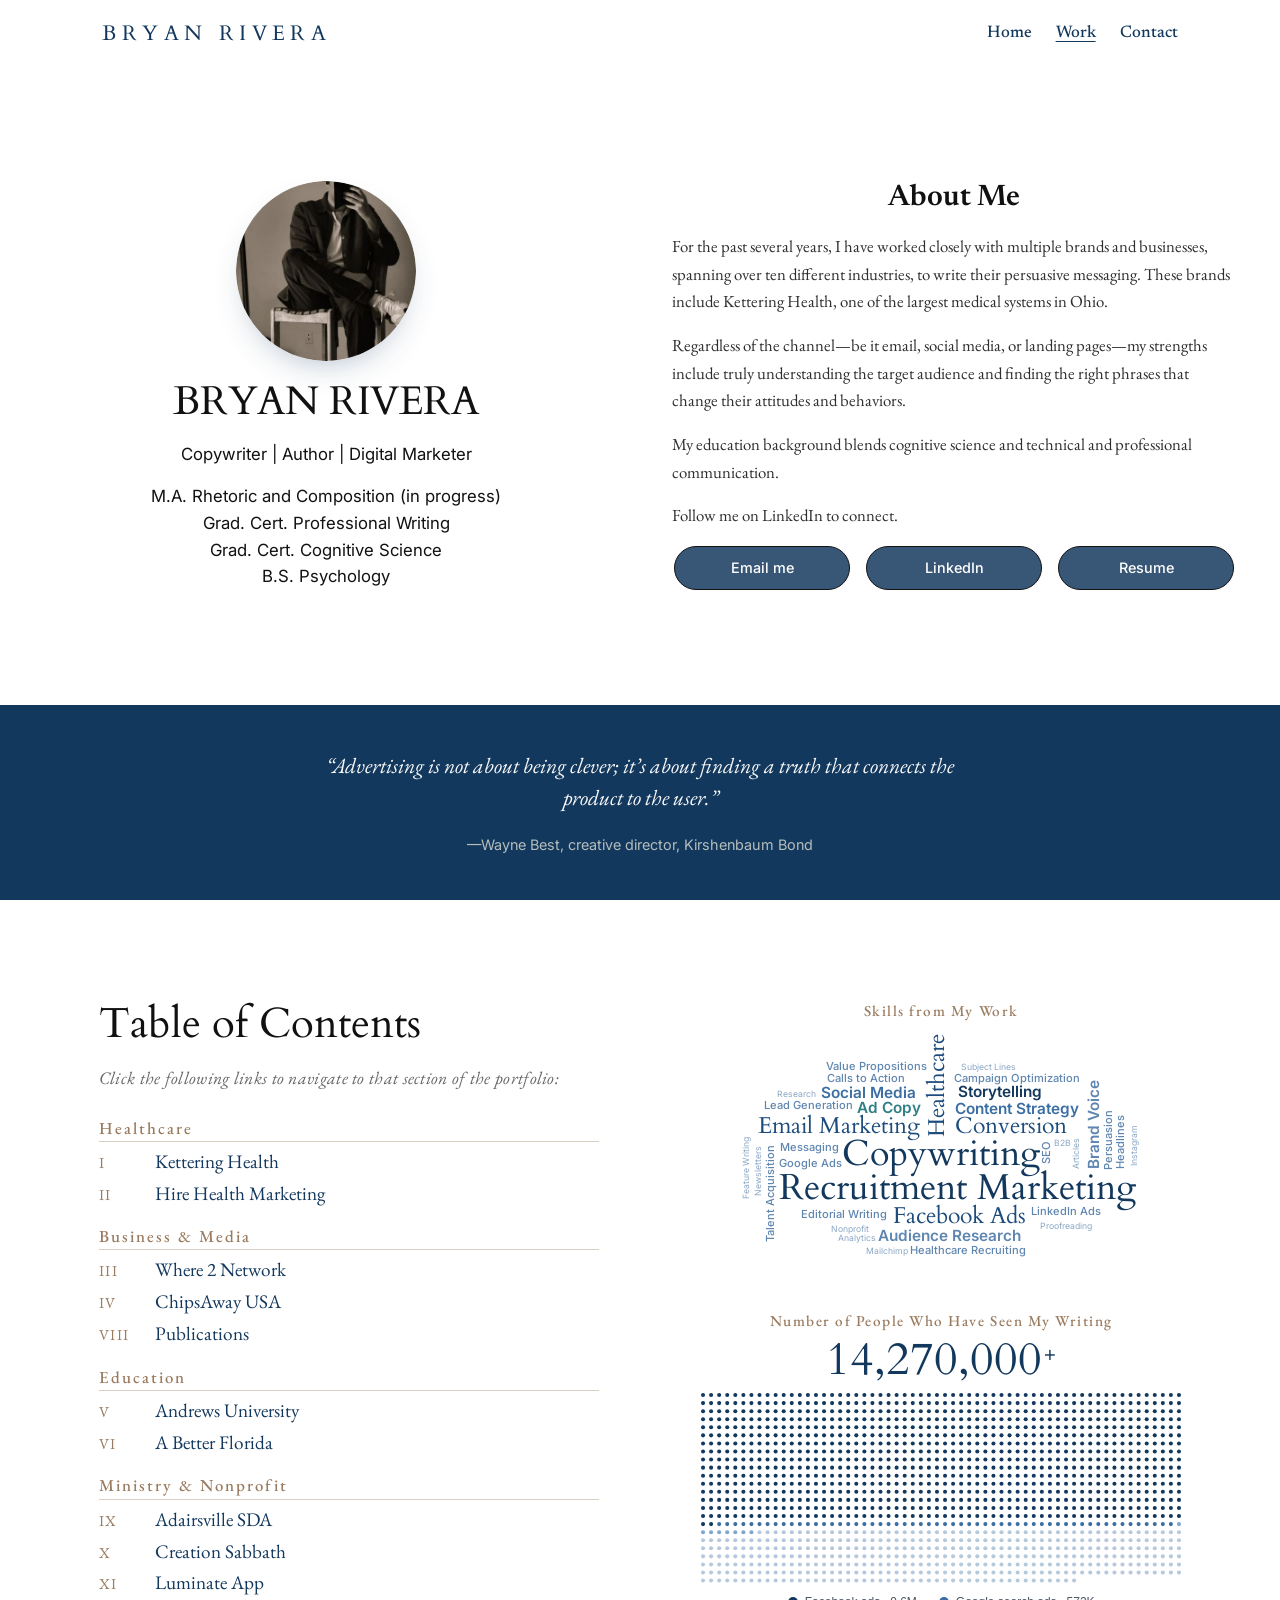
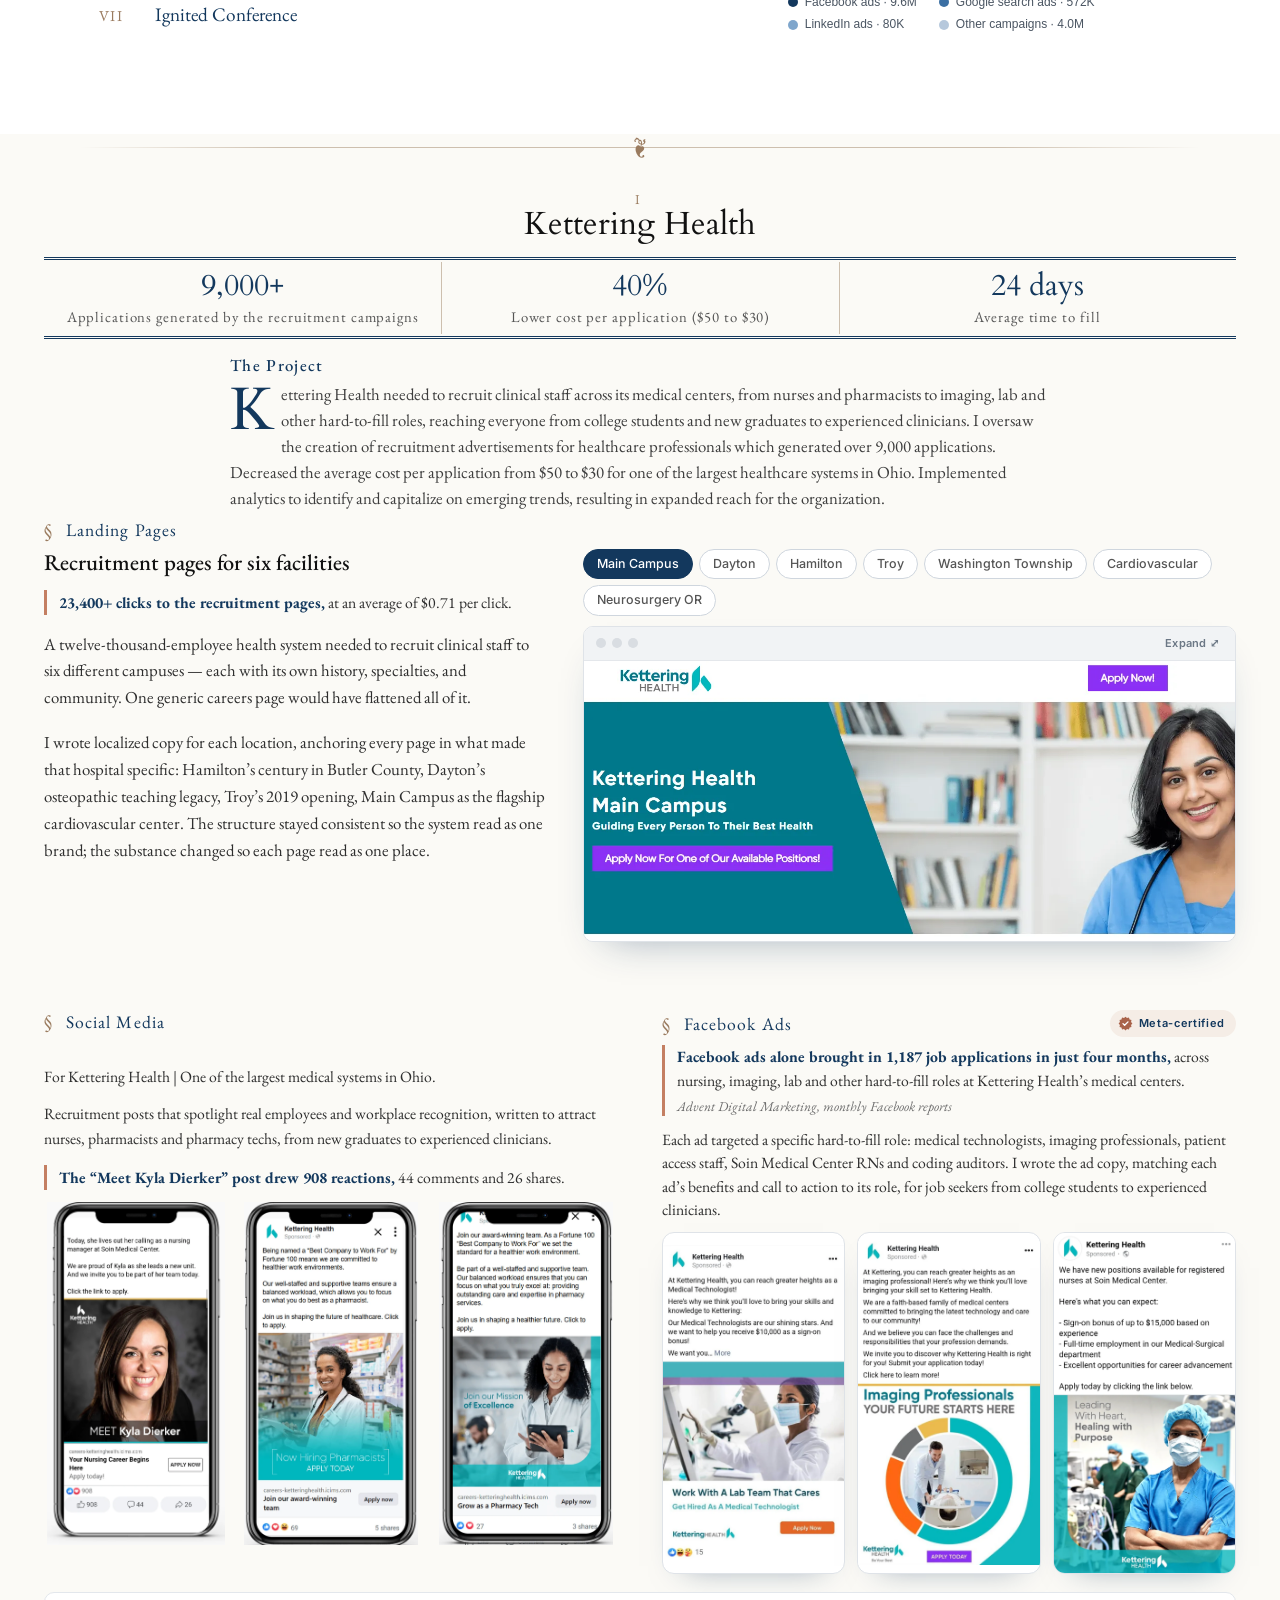
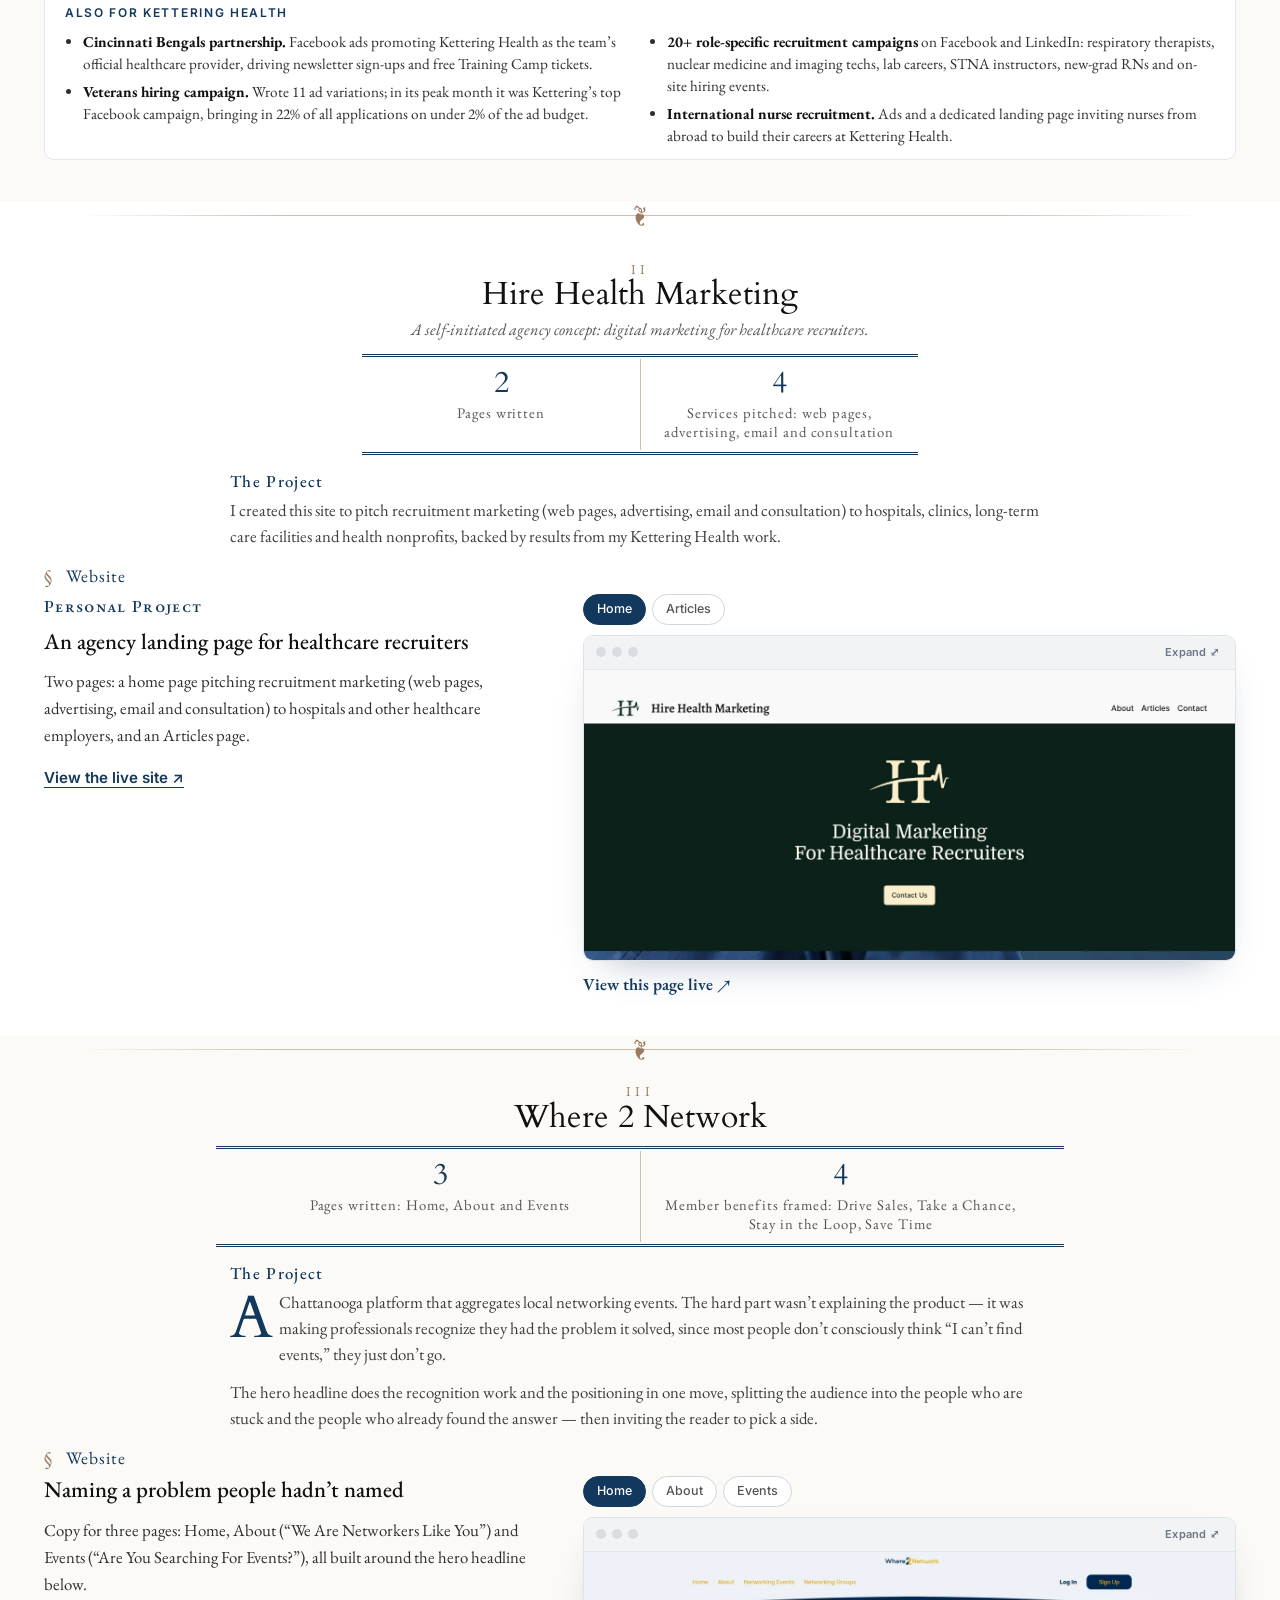
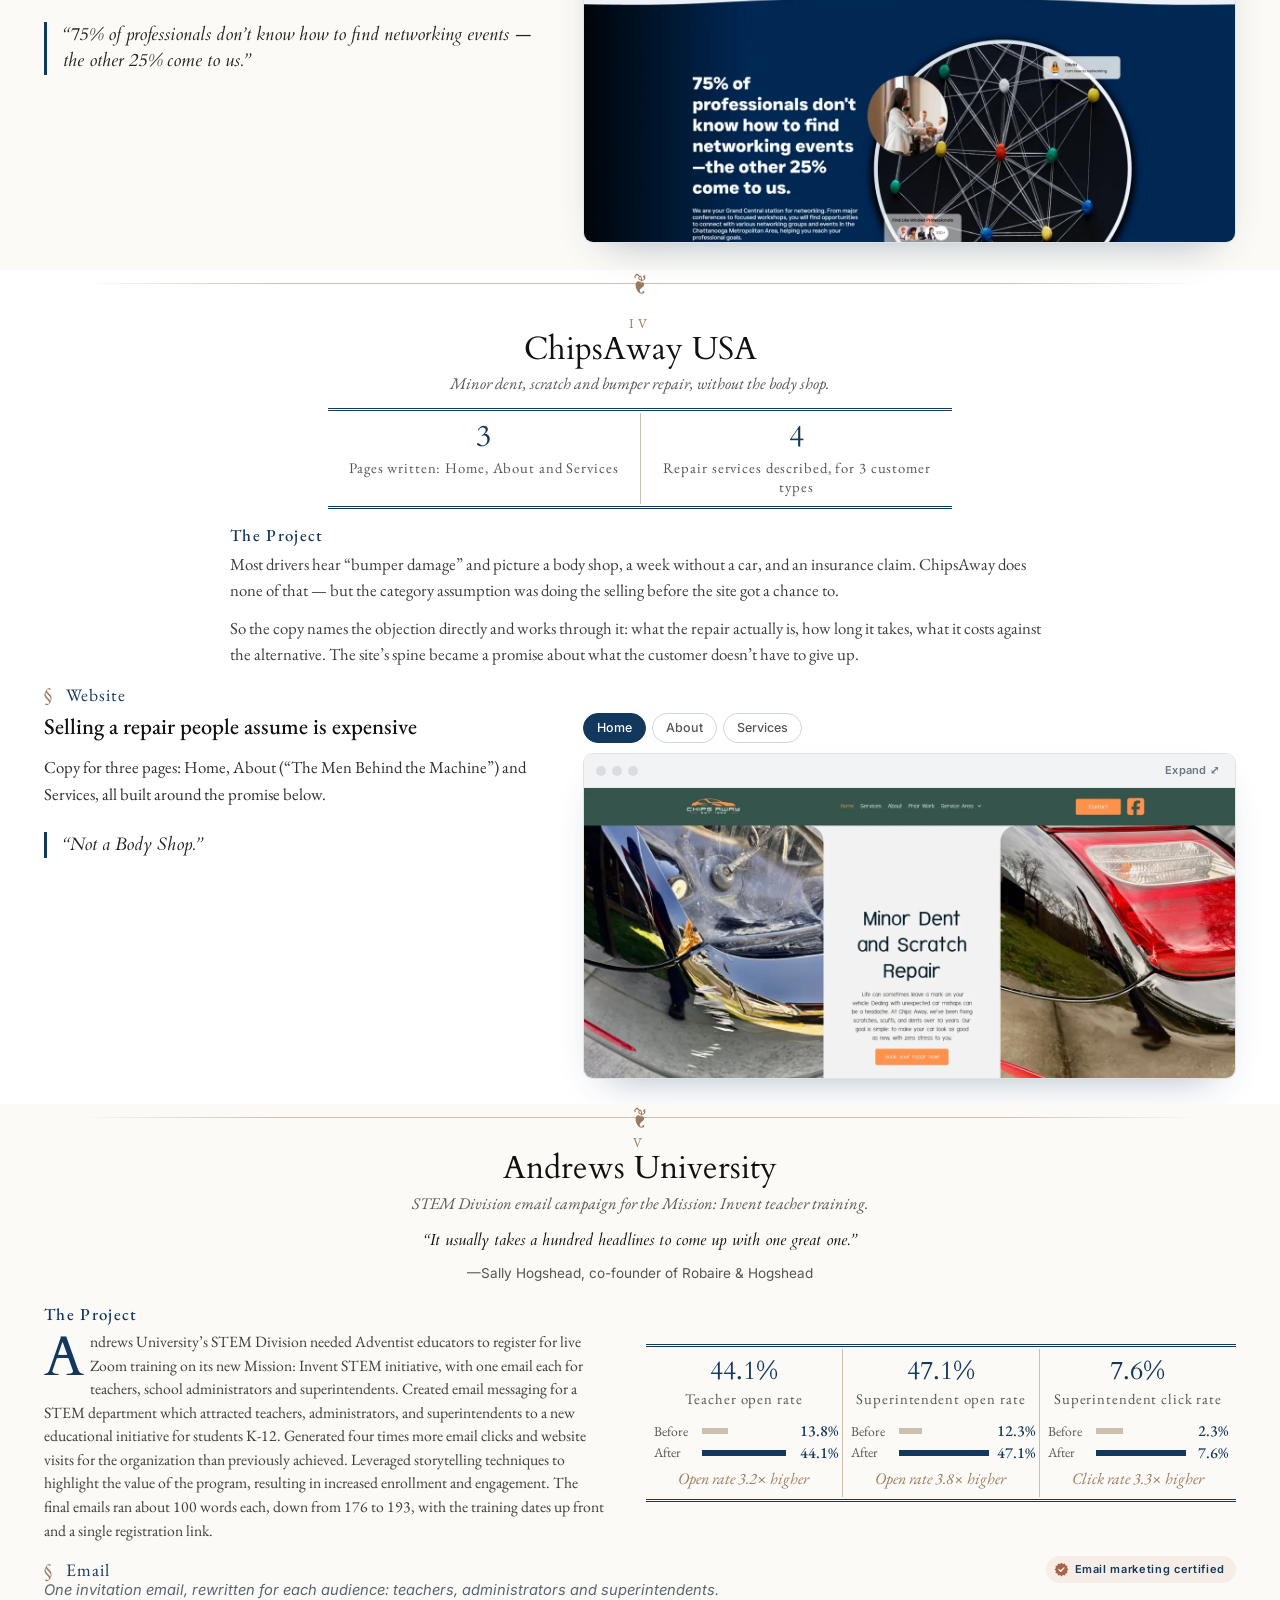
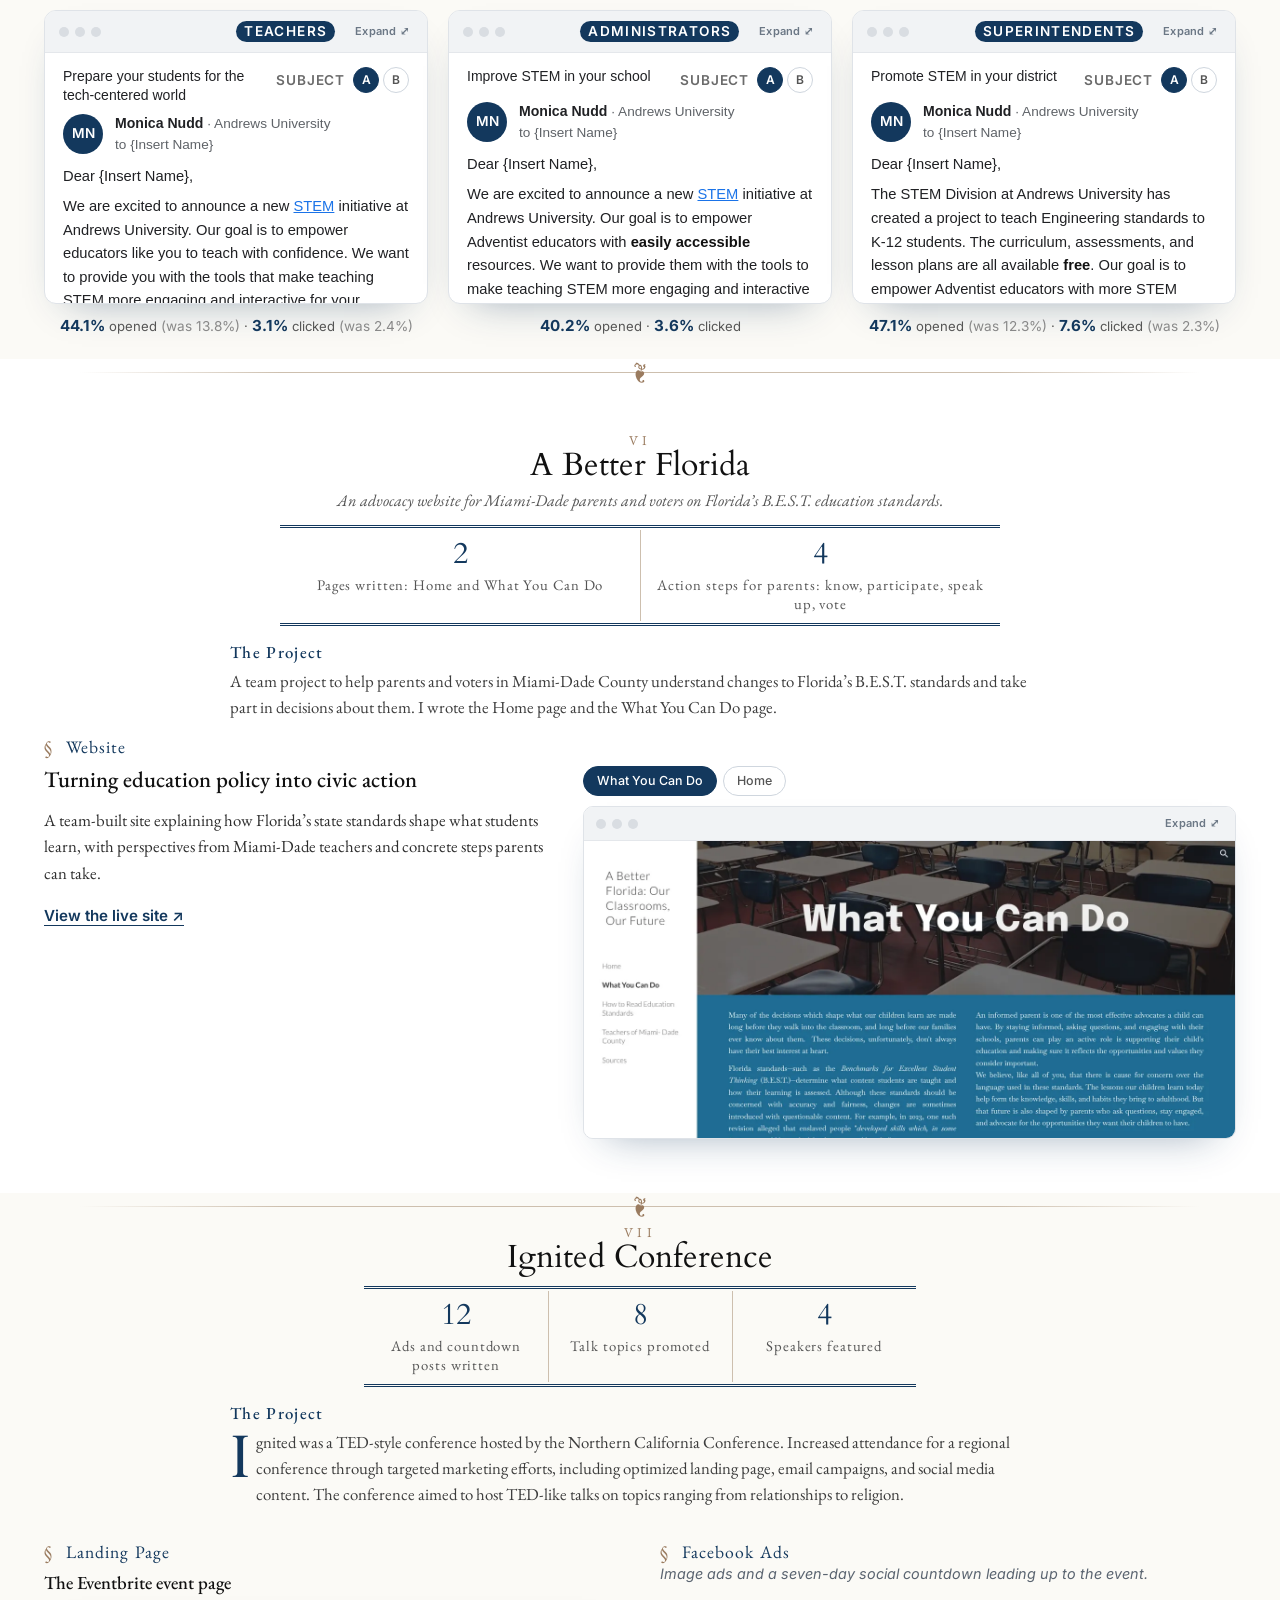
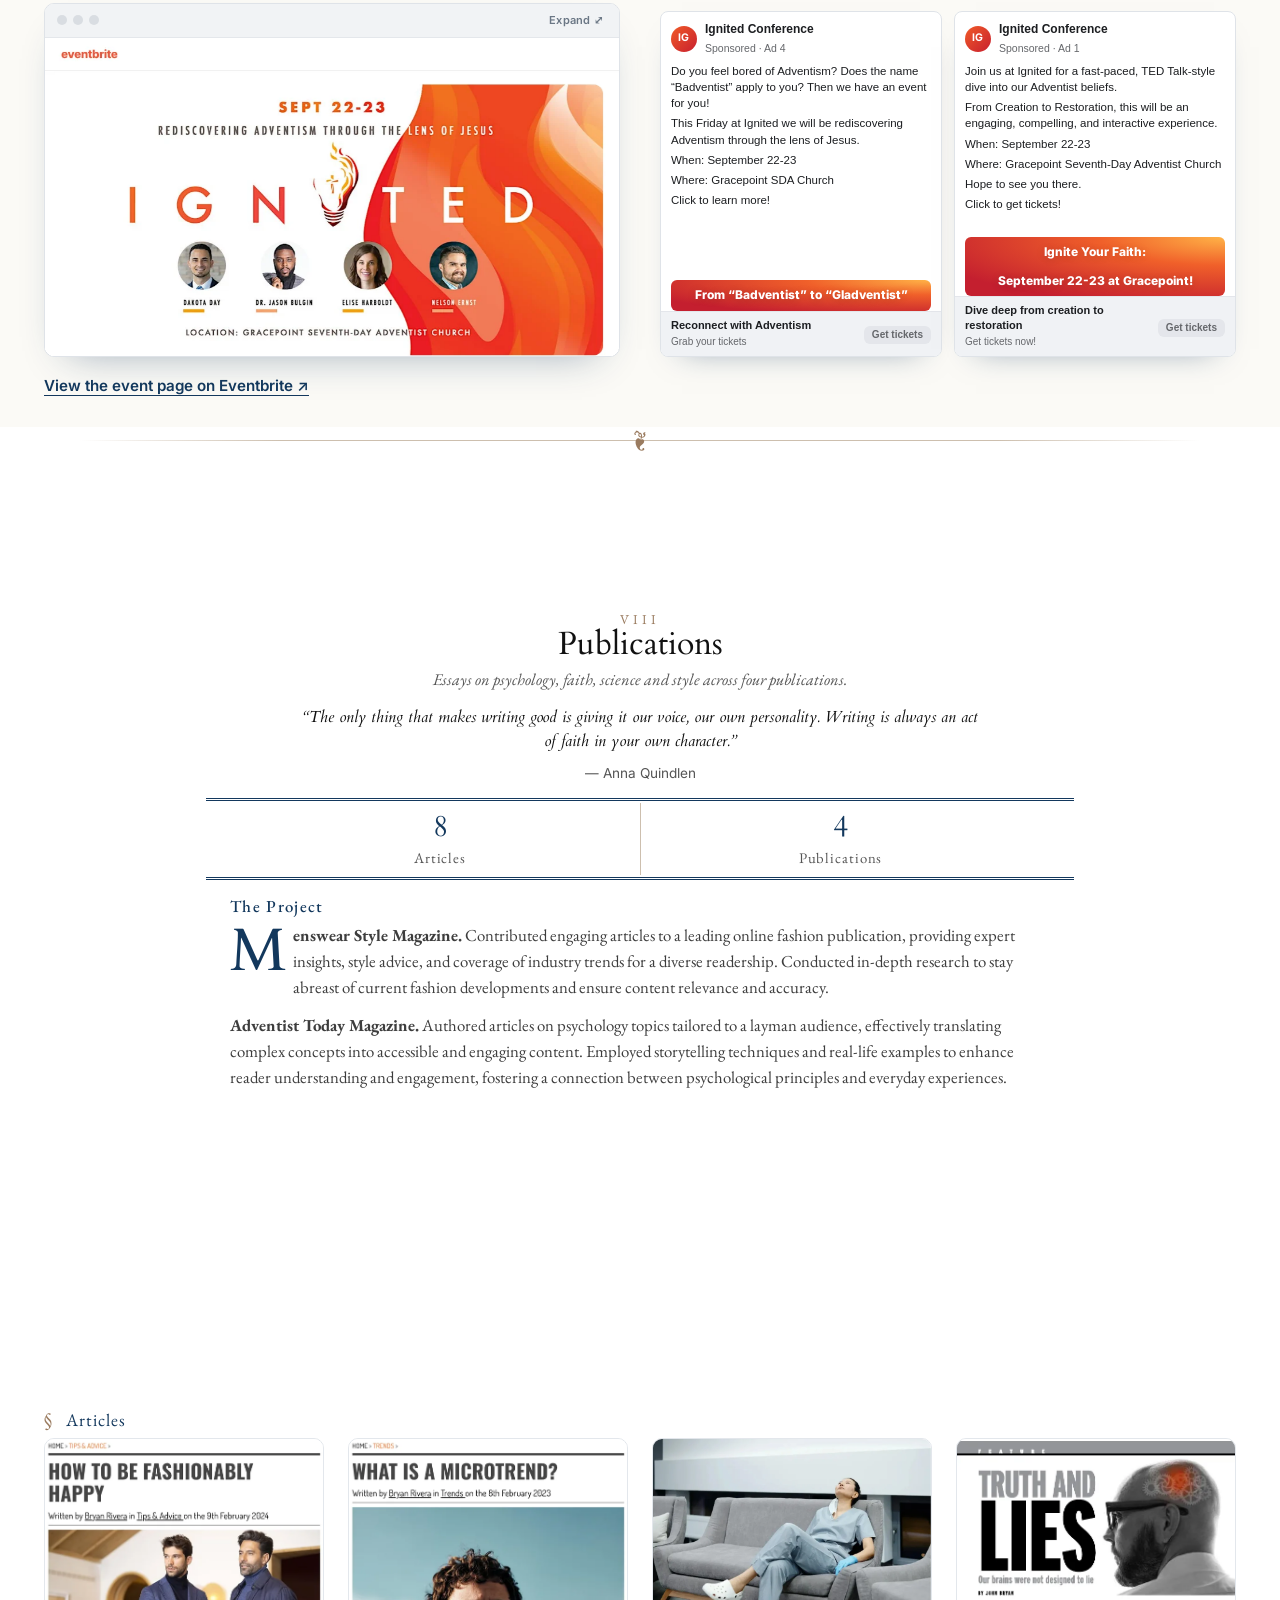
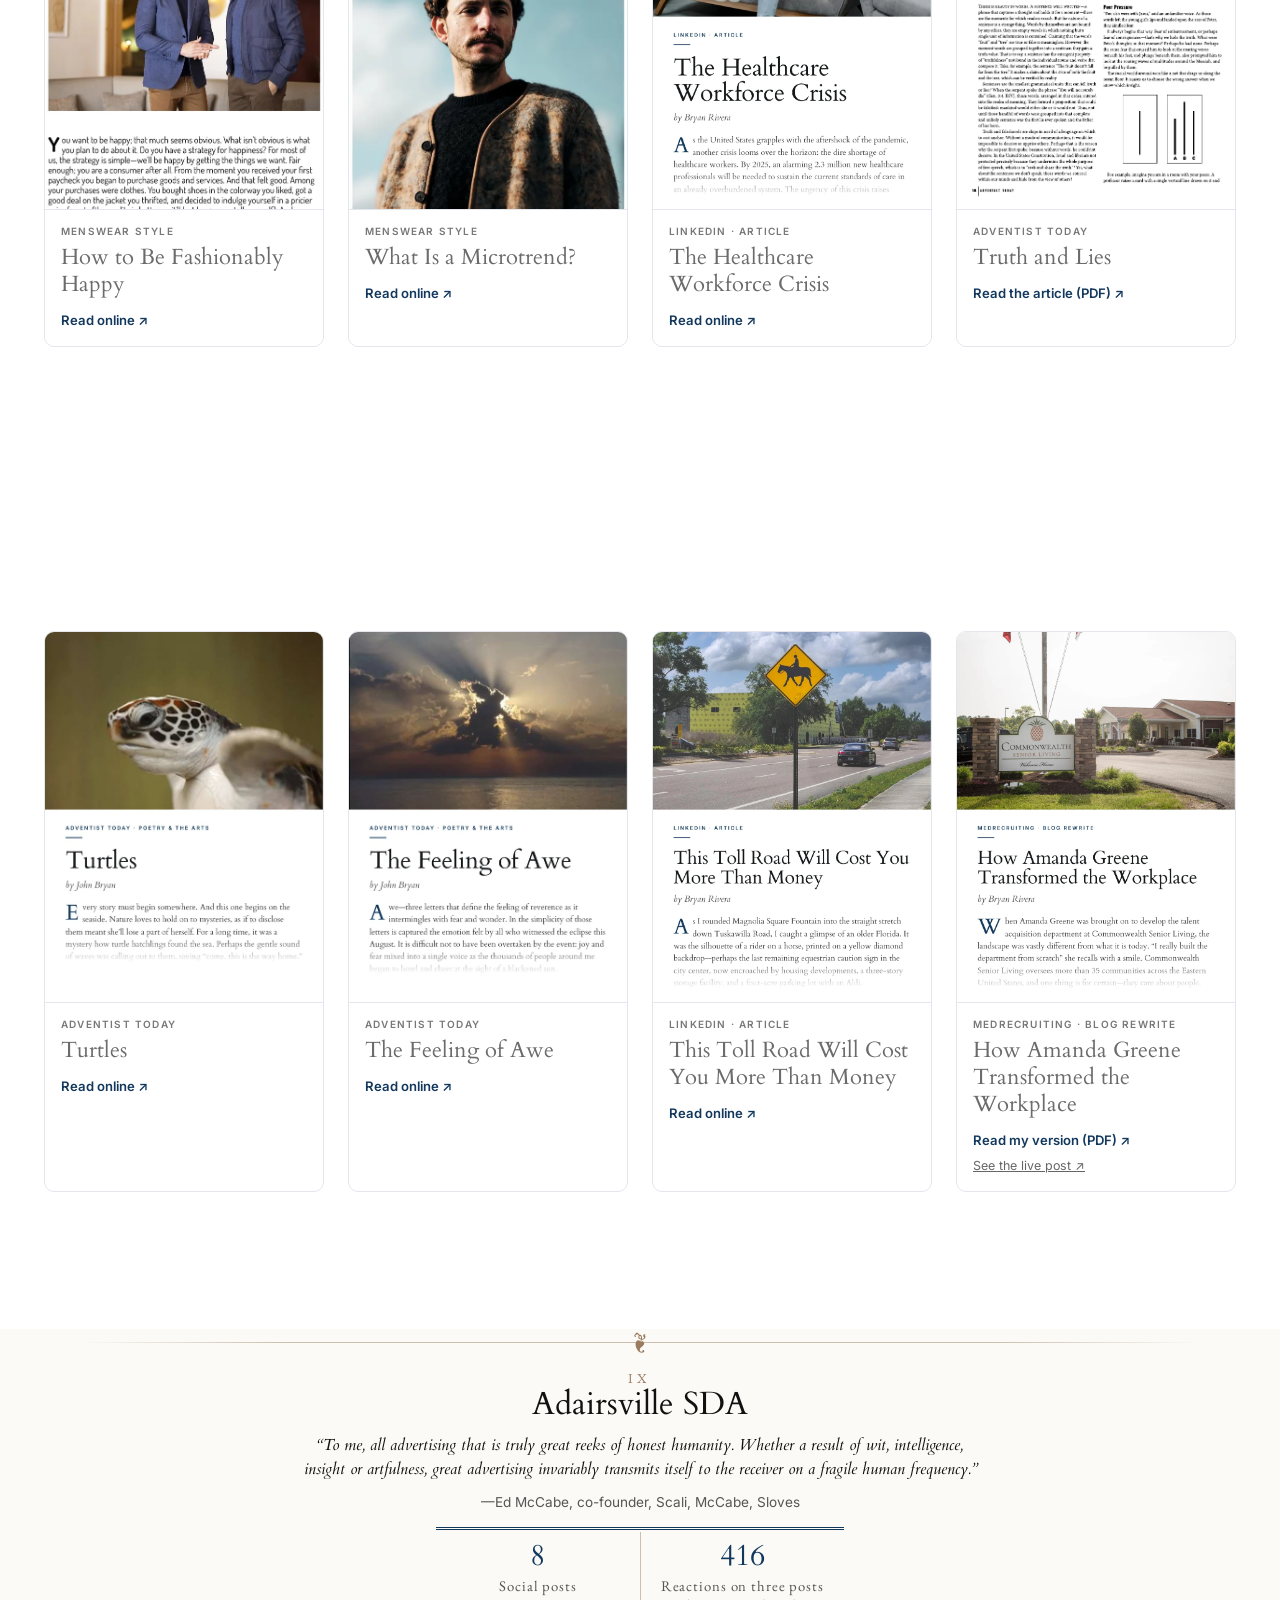
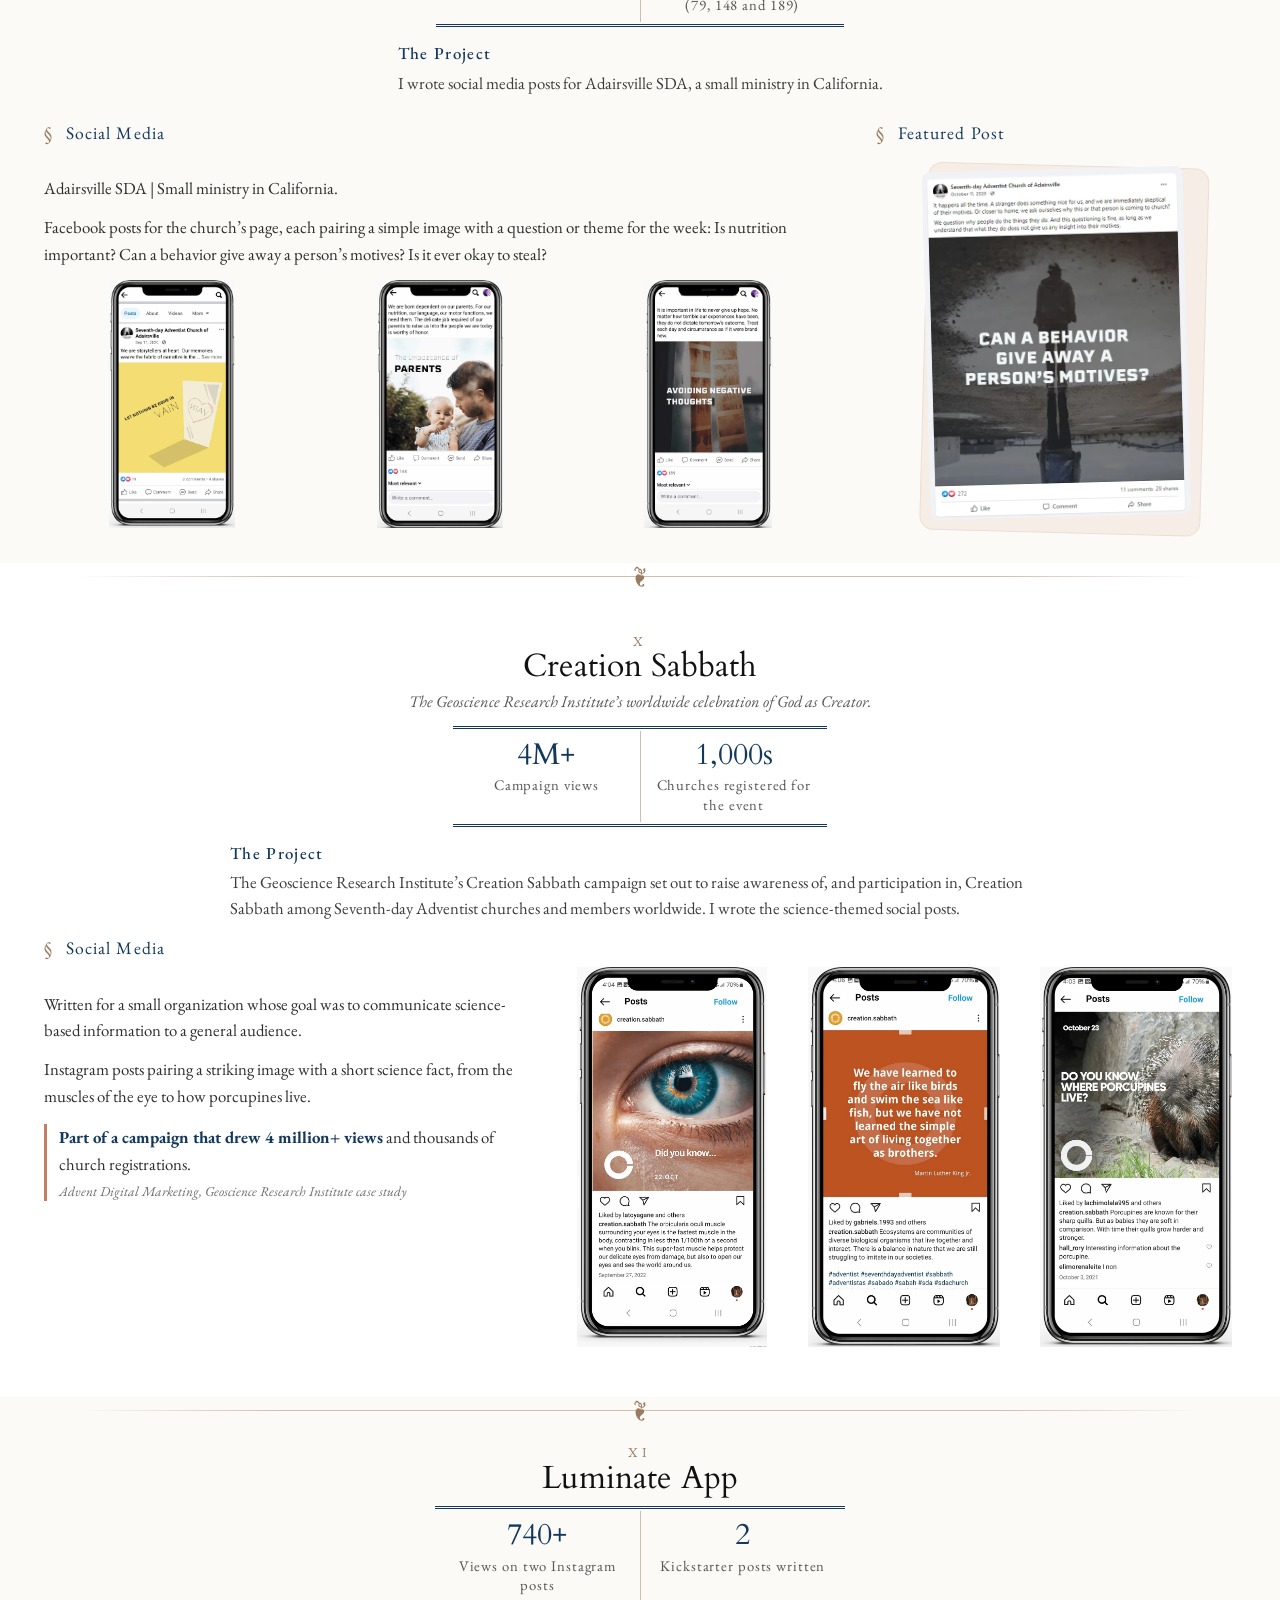
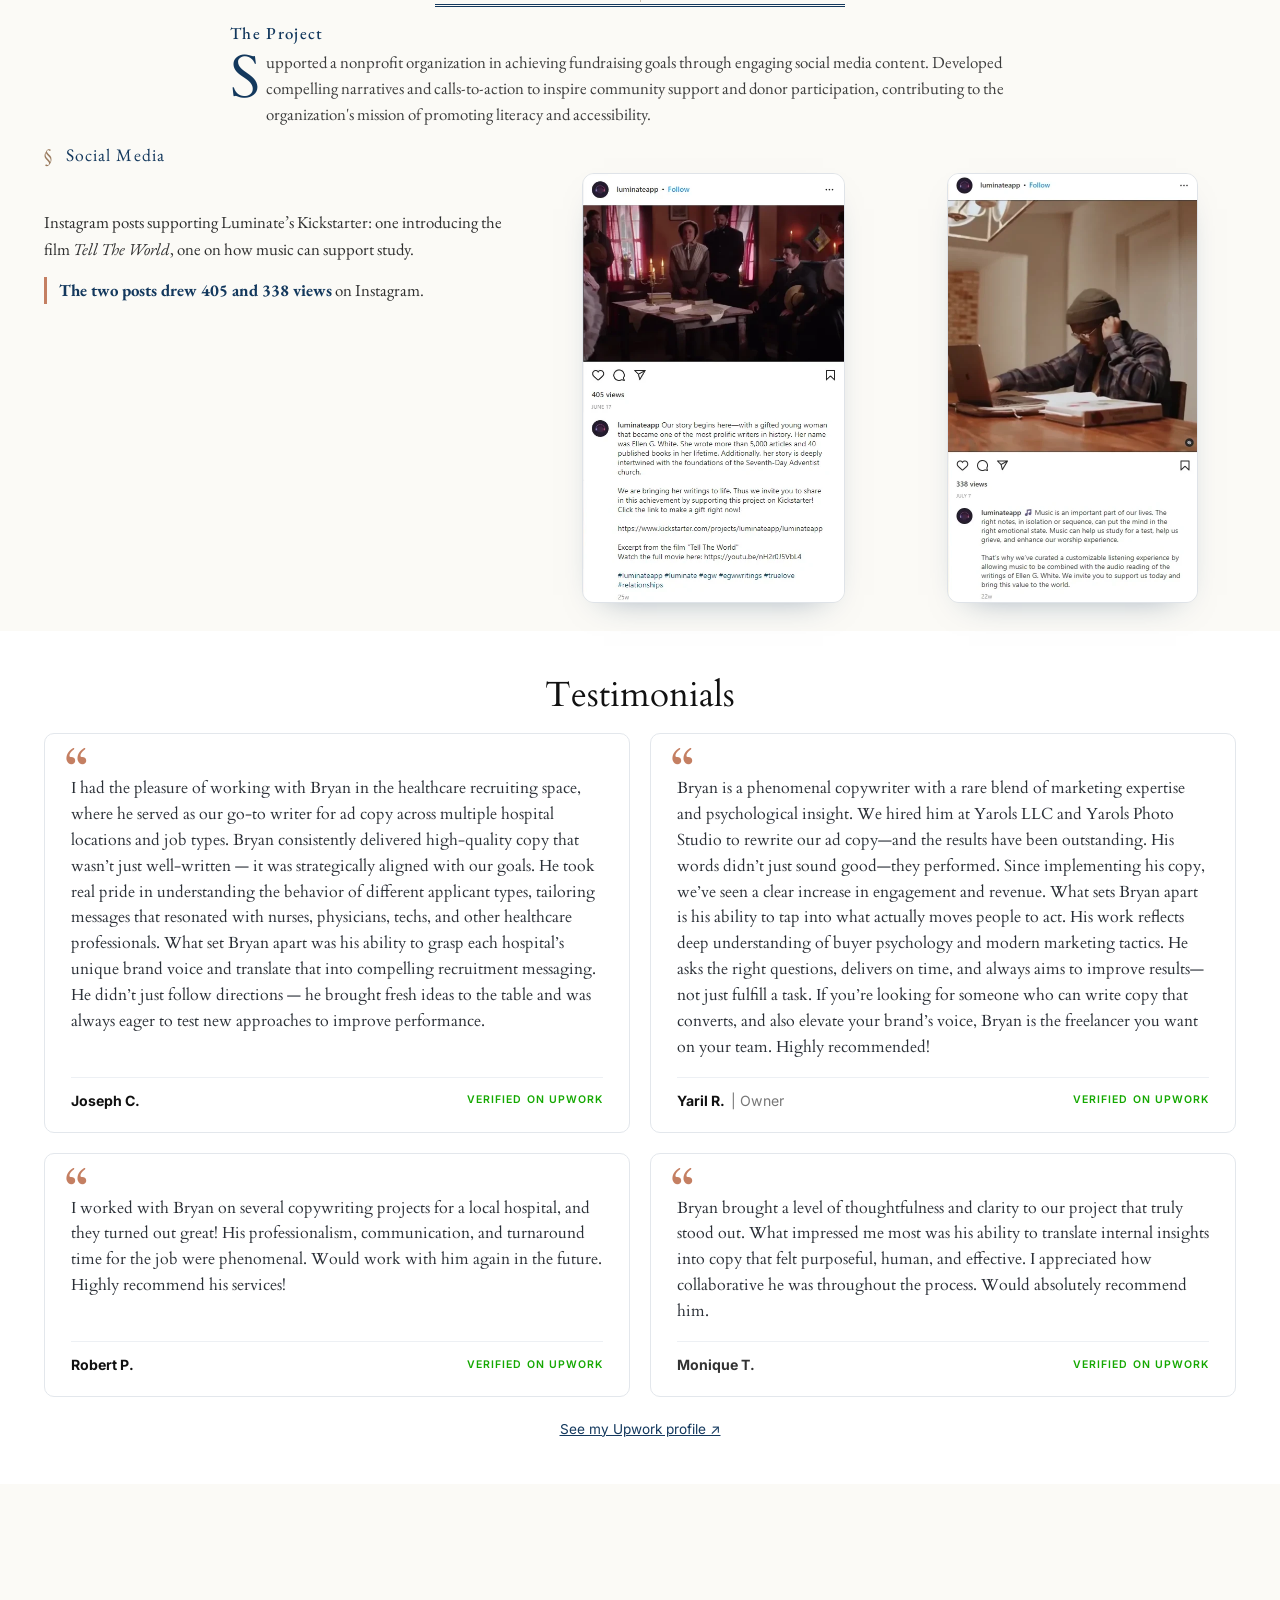
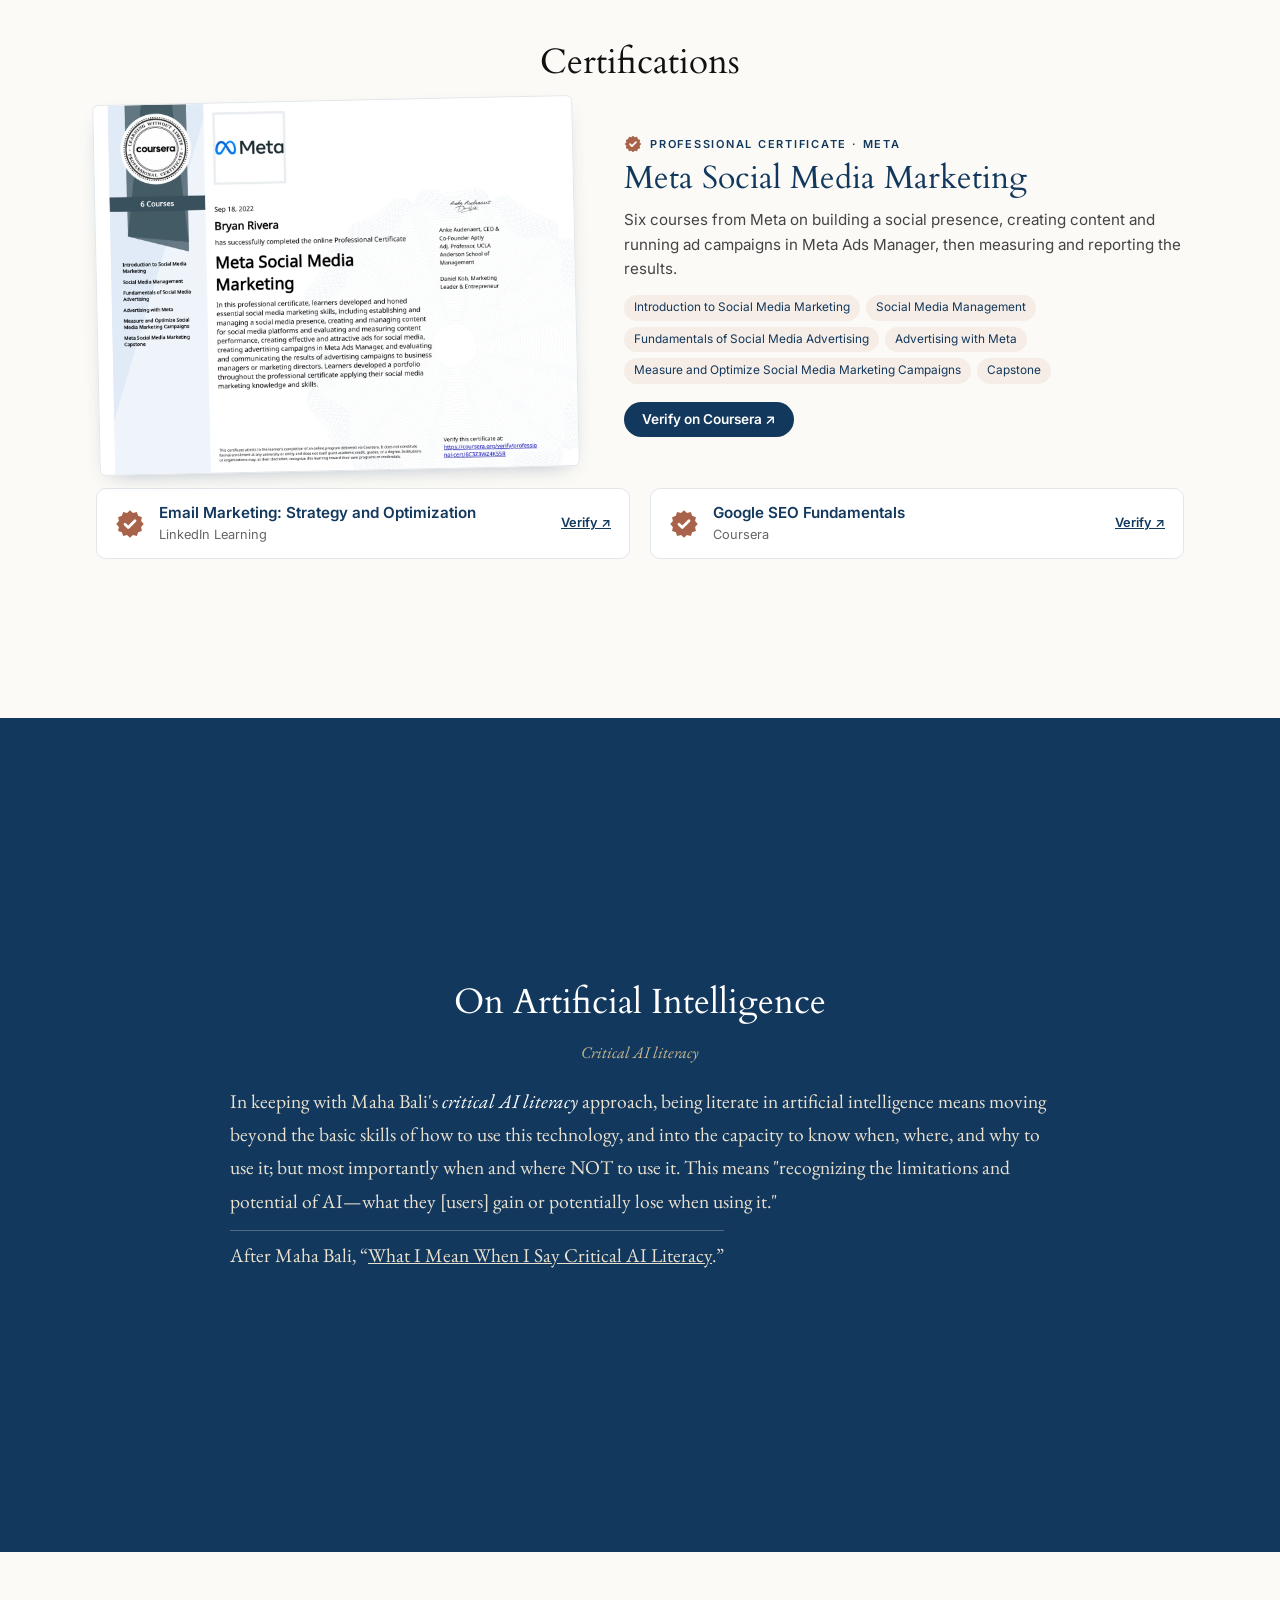
==== commit bf2f4272: "Revert the zoom fill engine (it broke margins and alignment); fill spare height with taller previews" ====
--- a/index.html
+++ b/index.html
@@ -10,8 +10,8 @@
   <link rel="preconnect" href="https://fonts.gstatic.com" crossorigin>
   <link href="https://fonts.googleapis.com/css2?family=Albert+Sans:wght@400;600&family=EB+Garamond:ital,wght@0,400;0,500;0,600;1,400&family=Cardo:ital,wght@0,400;0,700;1,400&family=Inter:wght@300;400;500;600;700&family=Newsreader:opsz,wght@6..72,400;6..72,500;6..72,600&display=swap" rel="stylesheet">
   <link rel="stylesheet" href="assets/css/style.css?v=62">
-  <link rel="stylesheet" href="assets/css/home.css?v=177">
-  <link rel="stylesheet" href="assets/css/mobile.css?v=40" media="(max-width: 820px)">
+  <link rel="stylesheet" href="assets/css/home.css?v=178">
+  <link rel="stylesheet" href="assets/css/mobile.css?v=41" media="(max-width: 820px)">
 </head>
 <body class="home" id="top">
   <a class="skip" href="#main">Skip to content</a>
@@ -852,6 +852,6 @@
     </div>
 
   </main>
-  <script src="assets/js/site.js?v=82"></script>
+  <script src="assets/js/site.js?v=83"></script>
 </body>
 </html>
--- a/assets/css/home.css
+++ b/assets/css/home.css
@@ -1590,36 +1590,23 @@
 @media (min-width: 821px) and (max-height: 880px) { .h-overview { grid-template-columns: minmax(0, 480px) minmax(0, 420px) !important; } }
 @media (min-width: 821px) and (max-height: 790px) { .h-overview { grid-template-columns: minmax(0, 440px) minmax(0, 360px) !important; } }
 @media (min-width: 1600px) and (min-height: 1000px) { .h-overview { grid-template-columns: minmax(0, 580px) minmax(0, 580px) !important; } }
-/* Fill-the-window pass: centering fixes */
-@media (min-width: 821px) {
-  .work > .an-top { margin: 6px auto 14px !important; max-width: 1280px; width: 100%; }
-  #testimonials .tm-src { max-width: 1280px; margin-left: auto !important; margin-right: auto !important; width: 100%; }
-}
-@media (min-width: 821px) and (prefers-reduced-motion: no-preference) {
-  main > section.work.client:not(.two-screen):not(#kettering-health) { padding-bottom: 20px !important; }
-}
-/* Adairsville: The Project | results tiles side by side (like Andrews) so the posts get the height */
-@media (min-width: 821px) and (prefers-reduced-motion: no-preference) {
-  #adairsville-sda { display: grid !important; grid-template-columns: minmax(0, 640px) minmax(0, 520px); justify-content: center; align-content: center; column-gap: 56px; }
-  #adairsville-sda > .work-head, #adairsville-sda > .adv-pair { grid-column: 1 / -1; }
-  #adairsville-sda > .adv-pair { width: 100%; max-width: 1280px; justify-self: center; }
-  #adairsville-sda > .proj { grid-column: 1; grid-row: 2; align-self: center; margin: 0 !important; max-width: none !important; }
-  #adairsville-sda > .proj .proj-story { max-width: none !important; margin: 0 !important; }
-  #adairsville-sda > .metrics.metrics-top { grid-column: 2; grid-row: 2; align-self: center; margin: 0 !important; }
-}
-/* Expanded preview: the open window casts the dim layer itself (its section sits above the backdrop, so the backdrop alone left that section undimmed) */
-.xp-backdrop.on { background: transparent; }
-.xp-open { box-shadow: 0 0 0 100vmax rgba(10, 20, 35, .62), 0 30px 80px rgba(0, 0, 0, .35) !important; }
 /* Adairsville featured post: presented as a mounted print, not a flat screenshot */
-.adv-best .adv-print { position: relative; overflow: visible !important; background: #fff !important; padding: 10px 10px 12px; border: 1px solid #e7e0d6; border-radius: 14px;
+.adv-best { isolation: isolate; padding: 8px 14px 14px; }
+.adv-best .adv-print { position: relative; display: block !important; width: fit-content; max-width: 100%; height: auto !important; margin: 0 auto; box-sizing: border-box; overflow: visible !important; background: #fff !important; padding: 10px; border: 1px solid #e7e0d6; border-radius: 14px;
   box-shadow: 0 1px 2px rgba(19,56,93,.06), 0 10px 24px rgba(19,56,93,.10), 0 28px 60px rgba(19,56,93,.10); }
 .adv-best .adv-print::before { content: ""; position: absolute; inset: 0; z-index: -1; border-radius: 14px; background: var(--sand, #f5ede6); border: 1px solid #eadfd2; transform: rotate(3deg) translate(8px, 6px); }
-.adv-best .adv-print img { display: block; border-radius: 8px; box-shadow: inset 0 0 0 1px rgba(0,0,0,.04); }
-.adv-best .adv-stats { margin: 10px 2px 0; text-align: center; font: 500 .95rem/1.2 var(--garamond); font-variant: small-caps; letter-spacing: .08em; color: var(--sepia, #9a7b5f); }
+.adv-best .adv-print img { display: block; width: auto !important; max-width: 100%; height: auto; border-radius: 8px; }
 @media (min-width: 821px) and (prefers-reduced-motion: no-preference) {
   .adv-best .adv-print { transform: rotate(-1.5deg); transition: transform .35s ease, box-shadow .35s ease; }
   .adv-best .adv-print:hover { transform: rotate(0) translateY(-3px); box-shadow: 0 2px 4px rgba(19,56,93,.08), 0 16px 34px rgba(19,56,93,.14), 0 36px 70px rgba(19,56,93,.12); }
 }
-.adv-best { isolation: isolate; padding: 8px 14px 14px; }
-.adv-best .adv-print { display: block !important; width: fit-content; max-width: 100%; height: auto !important; margin: 0 auto; box-sizing: border-box; }
-.adv-best .adv-print img { width: auto !important; max-width: 100%; height: auto; }
+/* Alignment fixes: blocks that sat off the shared left/right edges on wide windows */
+@media (min-width: 821px) {
+  .work > .an-top { margin: 6px auto 14px !important; max-width: 1280px; width: 100%; }
+  #testimonials .tm-src { max-width: 1280px; margin-left: auto !important; margin-right: auto !important; width: 100%; }
+}
+/* Expanded preview: the open window casts the dim layer itself (its section sits above the backdrop) */
+.xp-backdrop.on { background: transparent; }
+.xp-open { box-shadow: 0 0 0 100vmax rgba(10, 20, 35, .62), 0 30px 80px rgba(0, 0, 0, .35) !important; }
+/* While a preview is expanded, its stretched max-height must not apply */
+.xp-open .scroll[style*="max-height"], .xp-open .mail-pane[style*="max-height"] { max-height: none !important; }
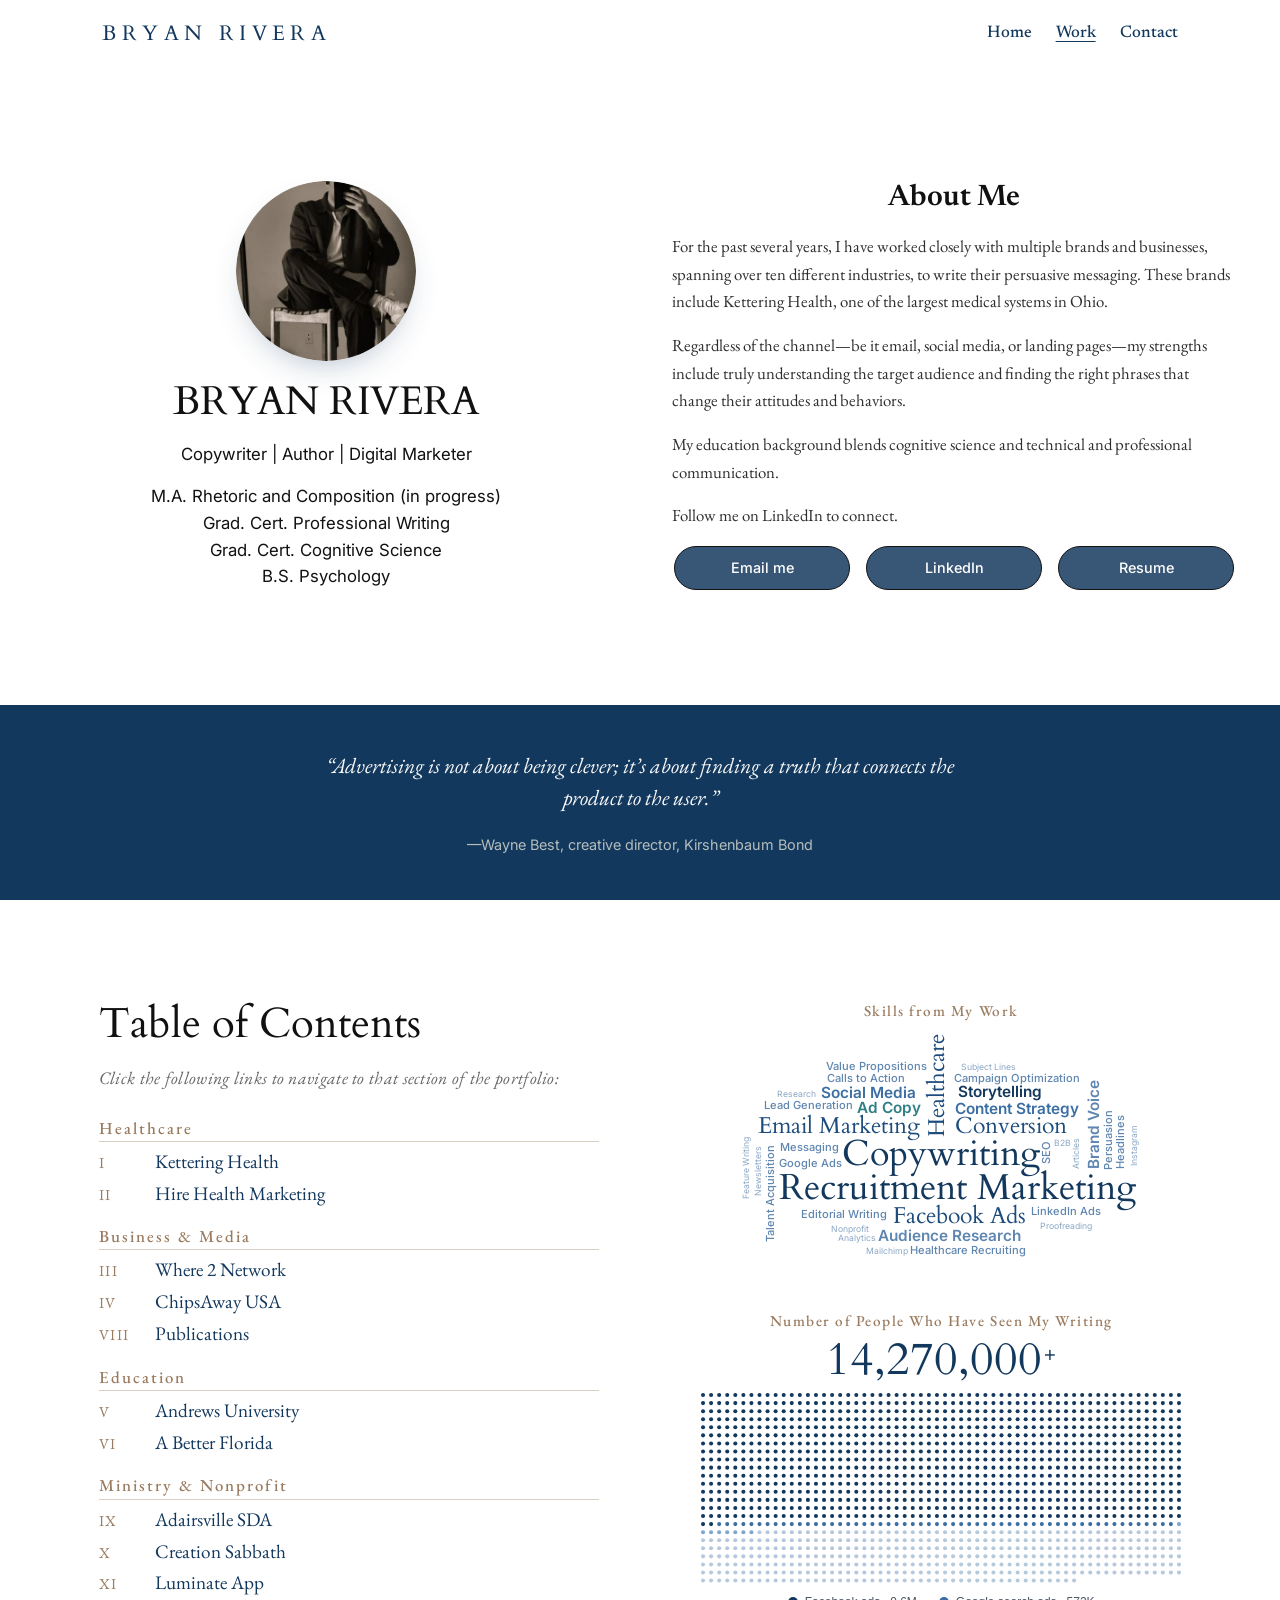
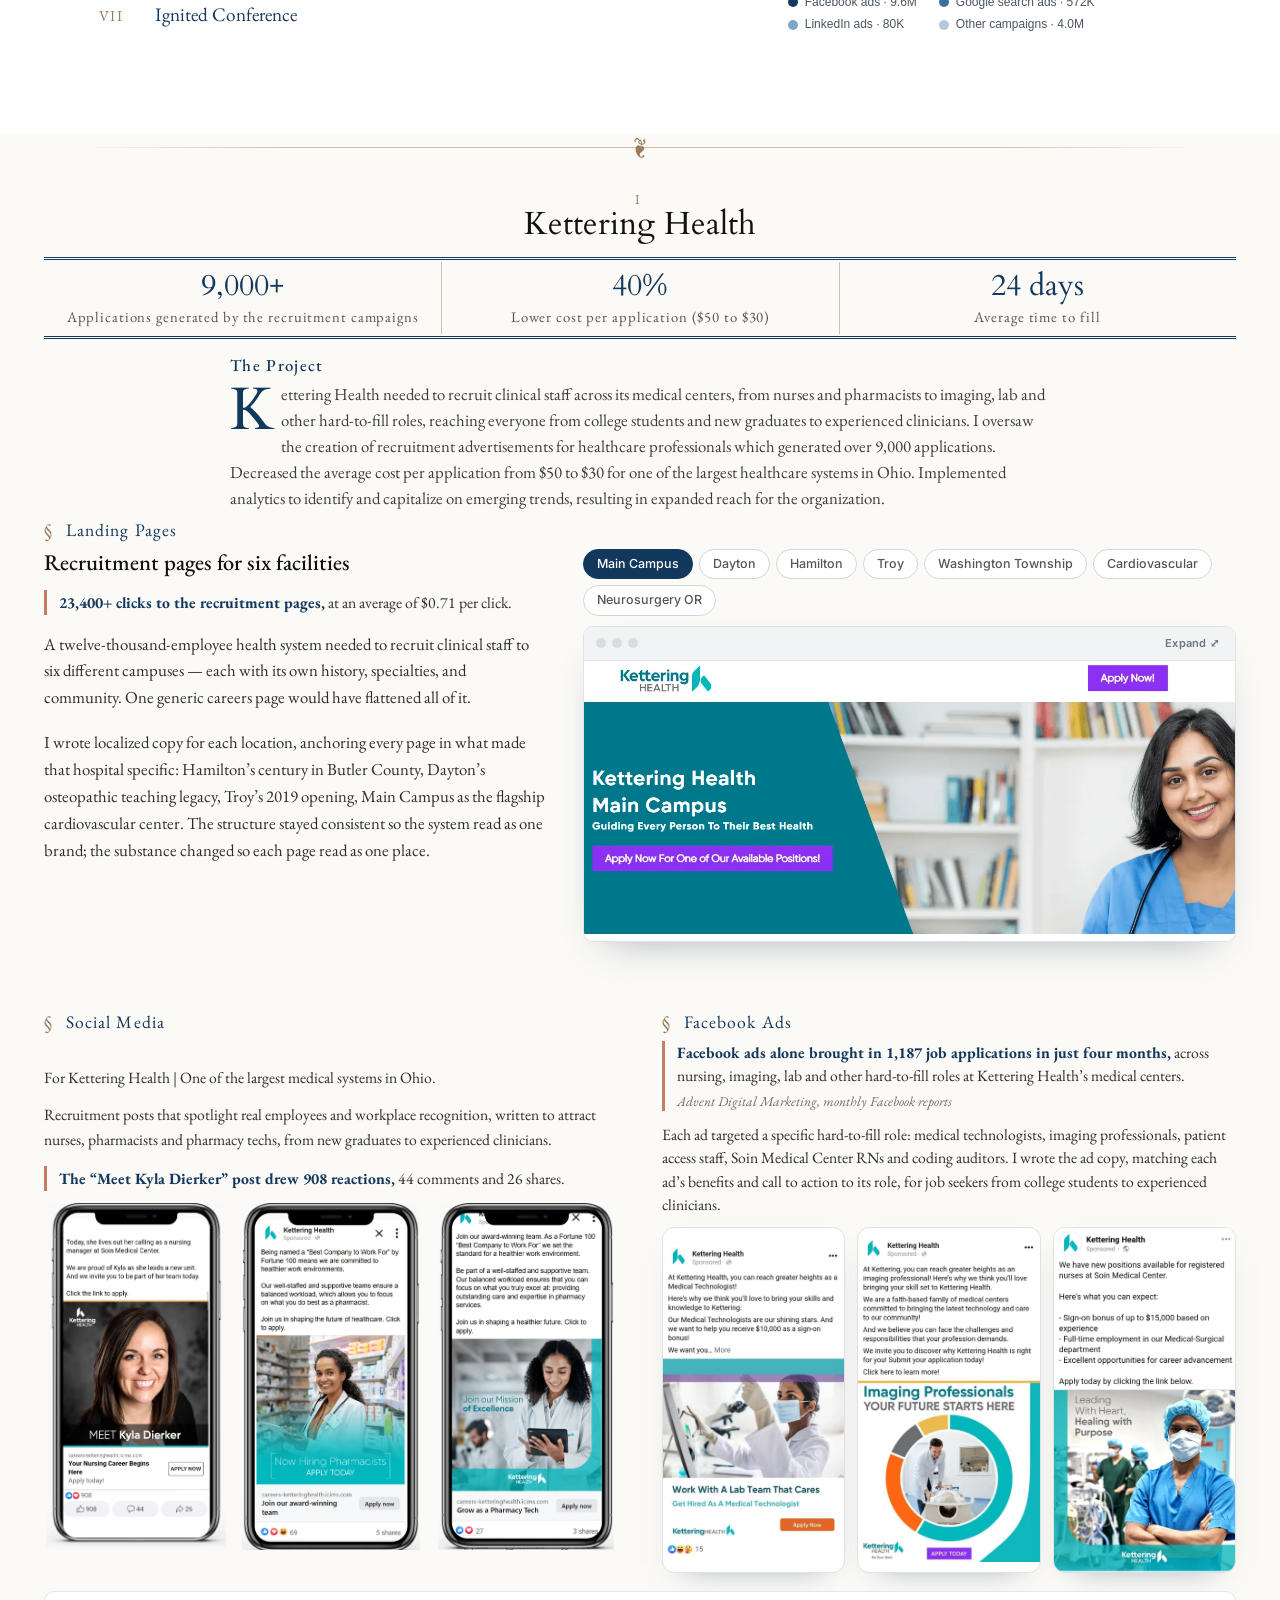
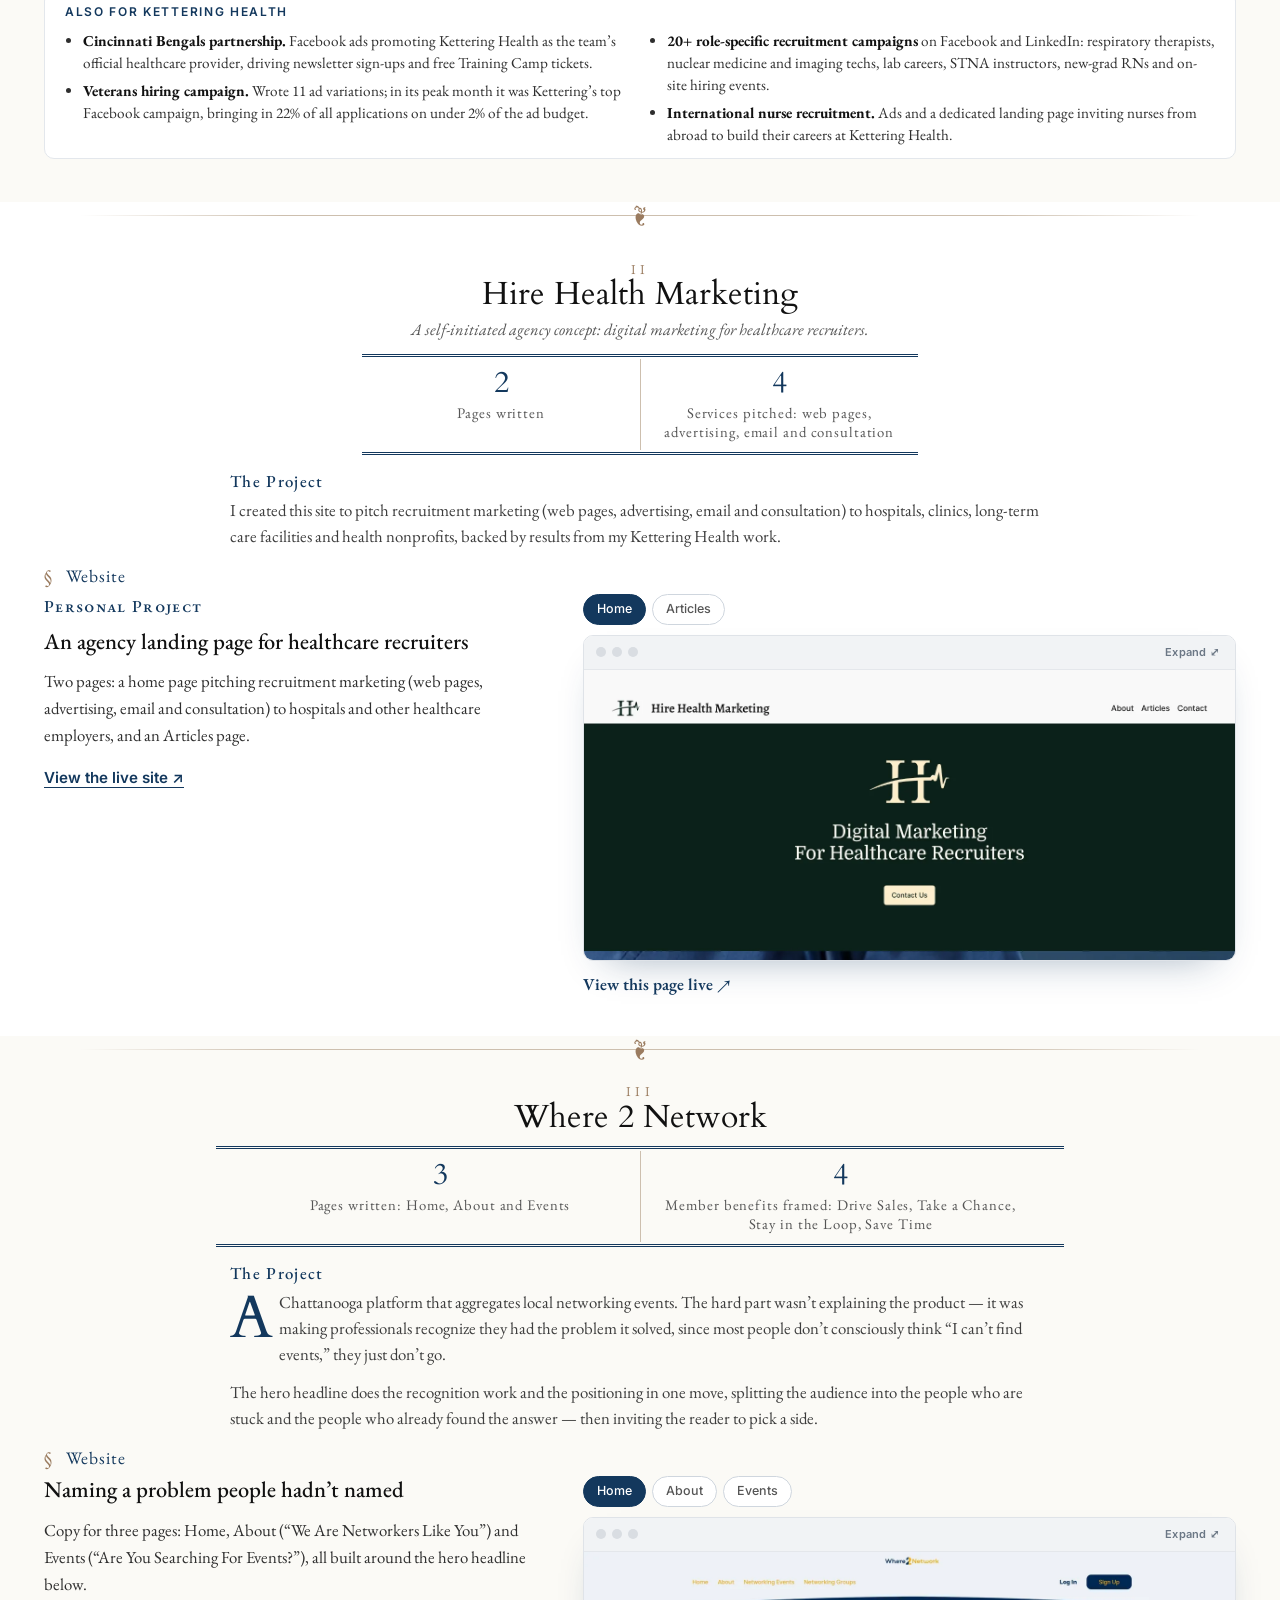
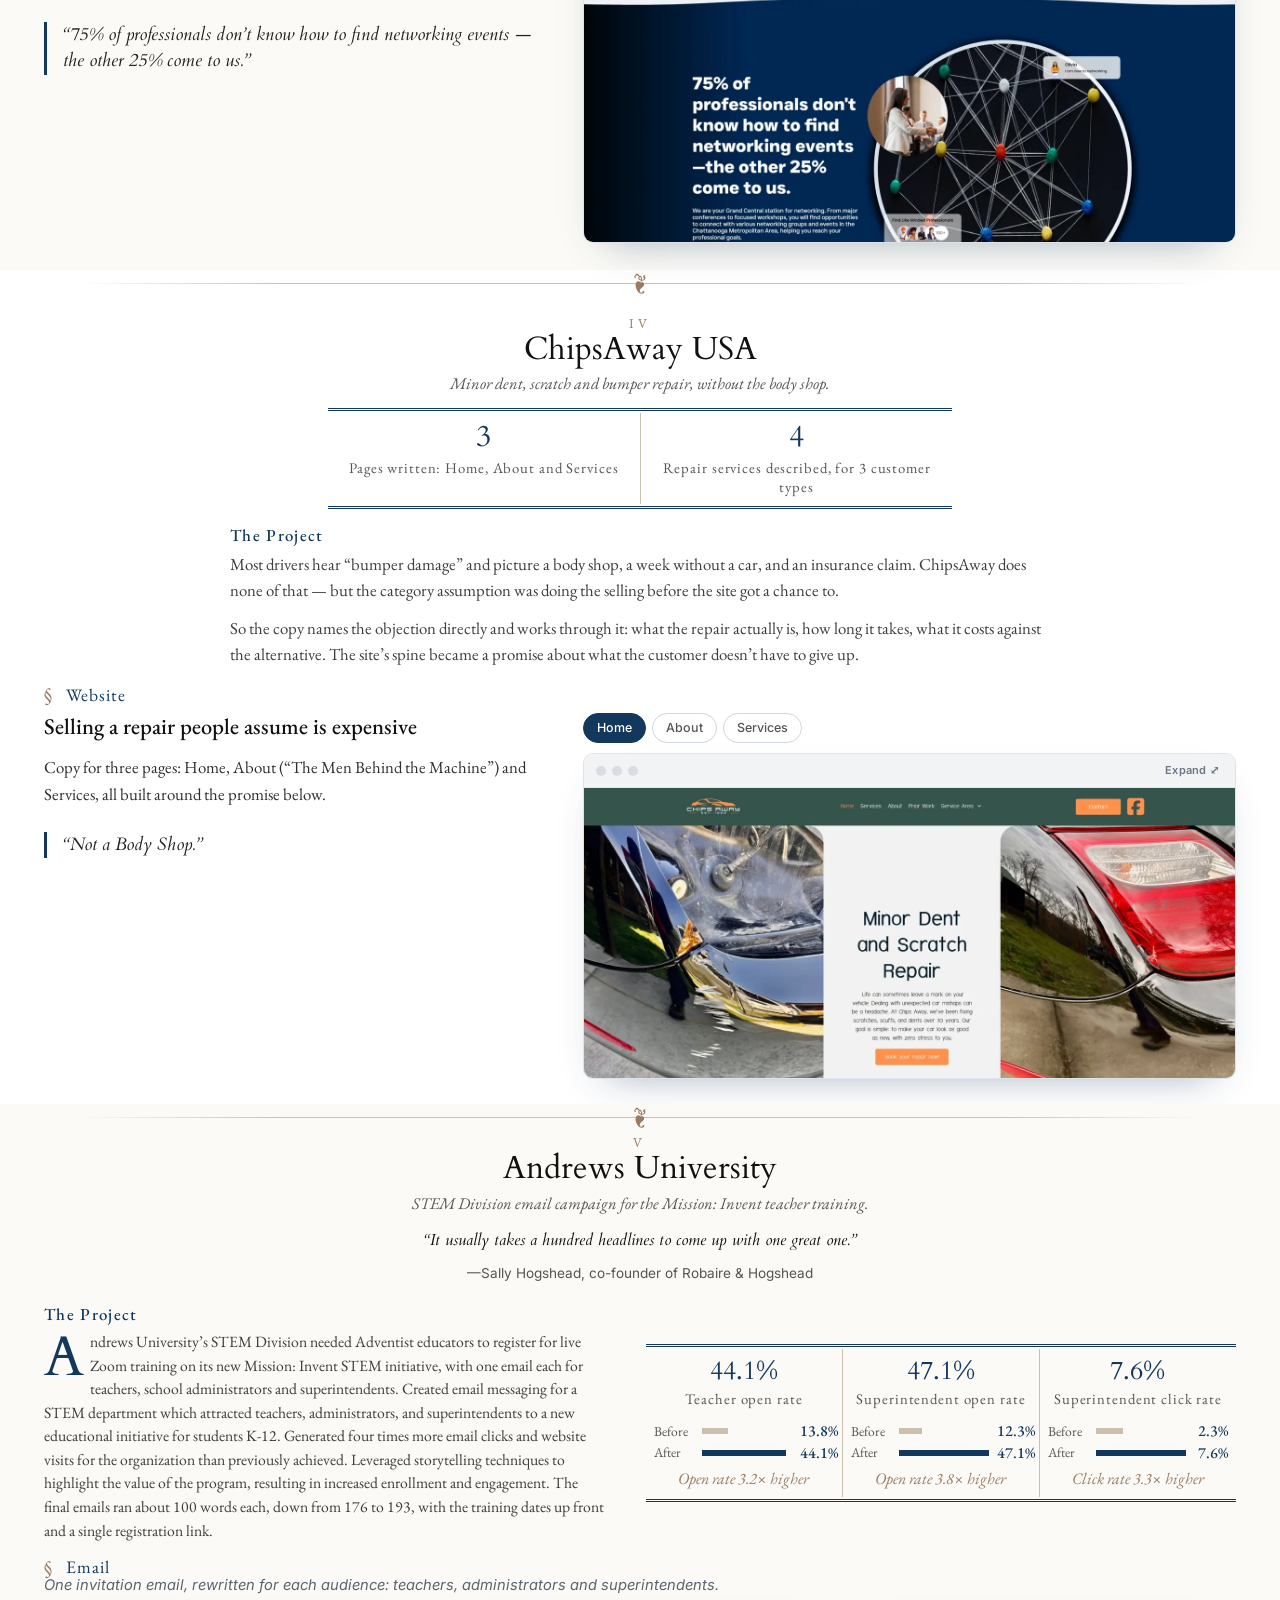
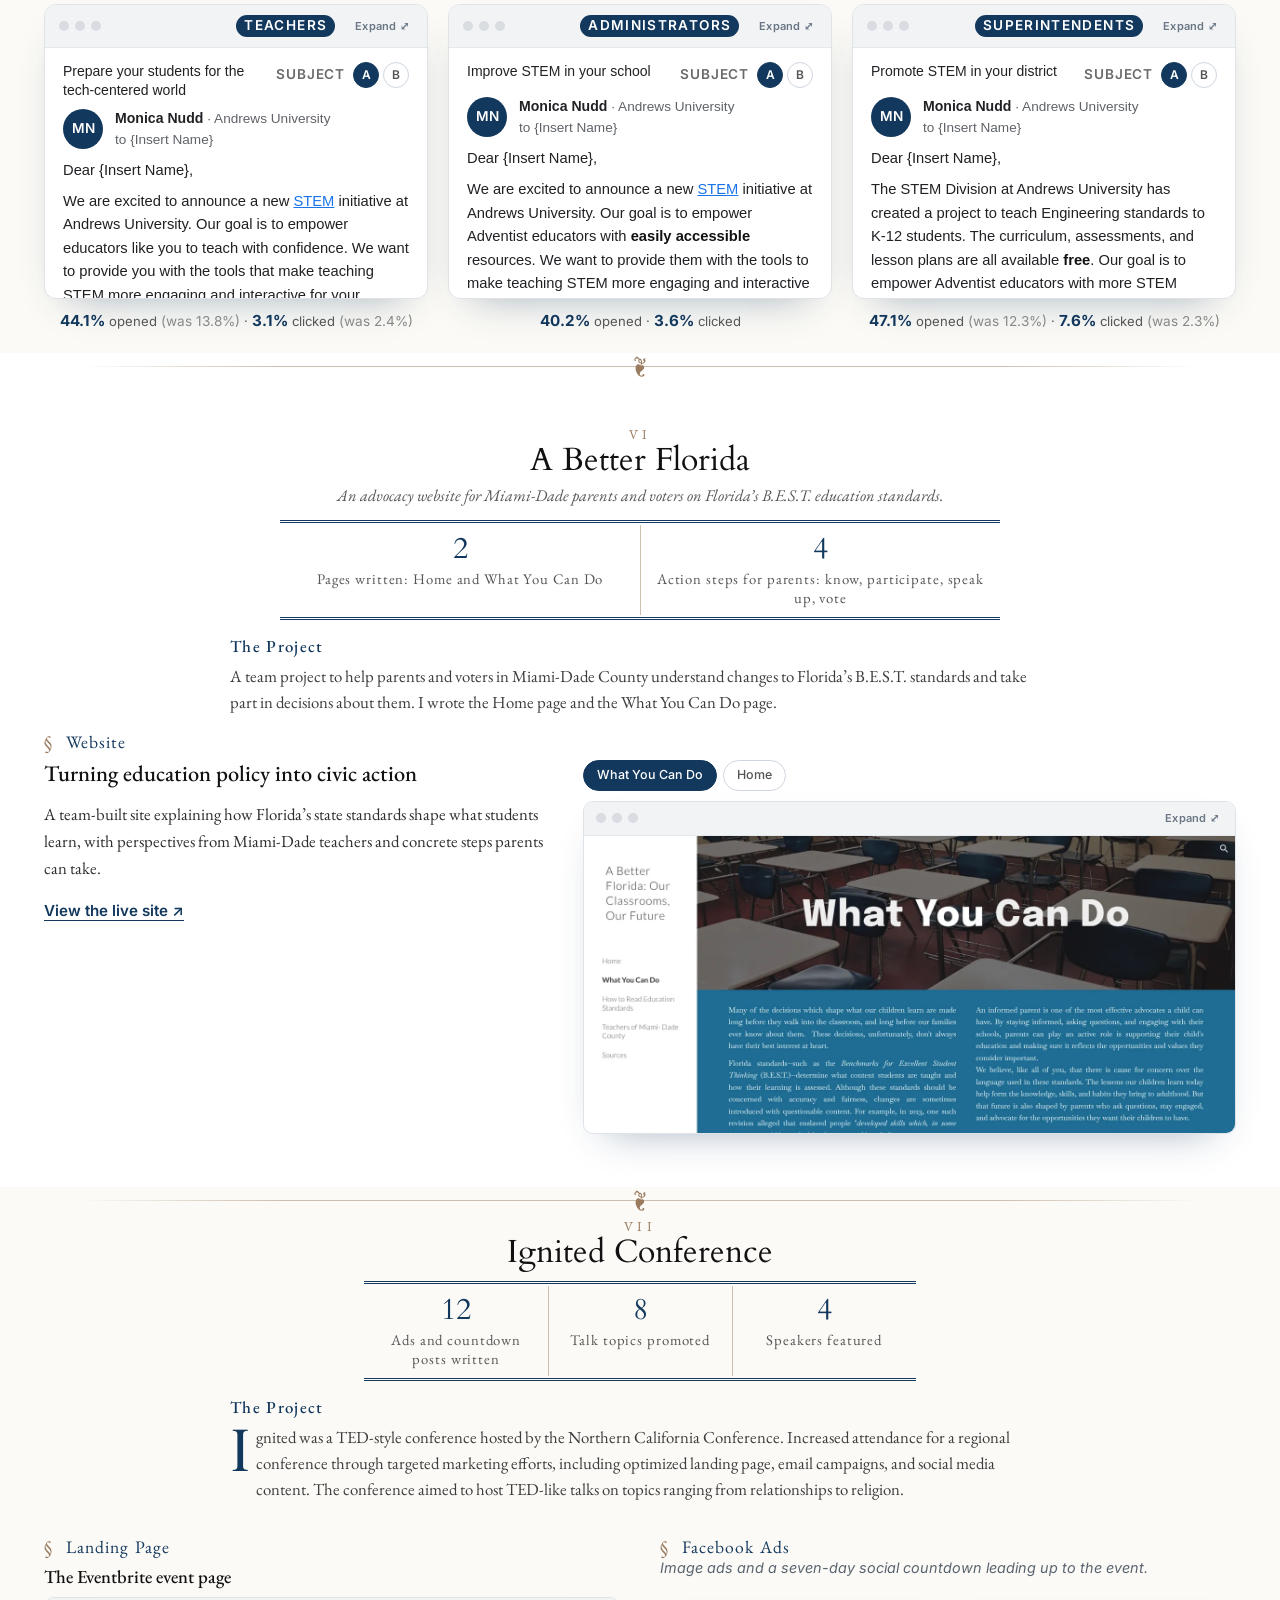
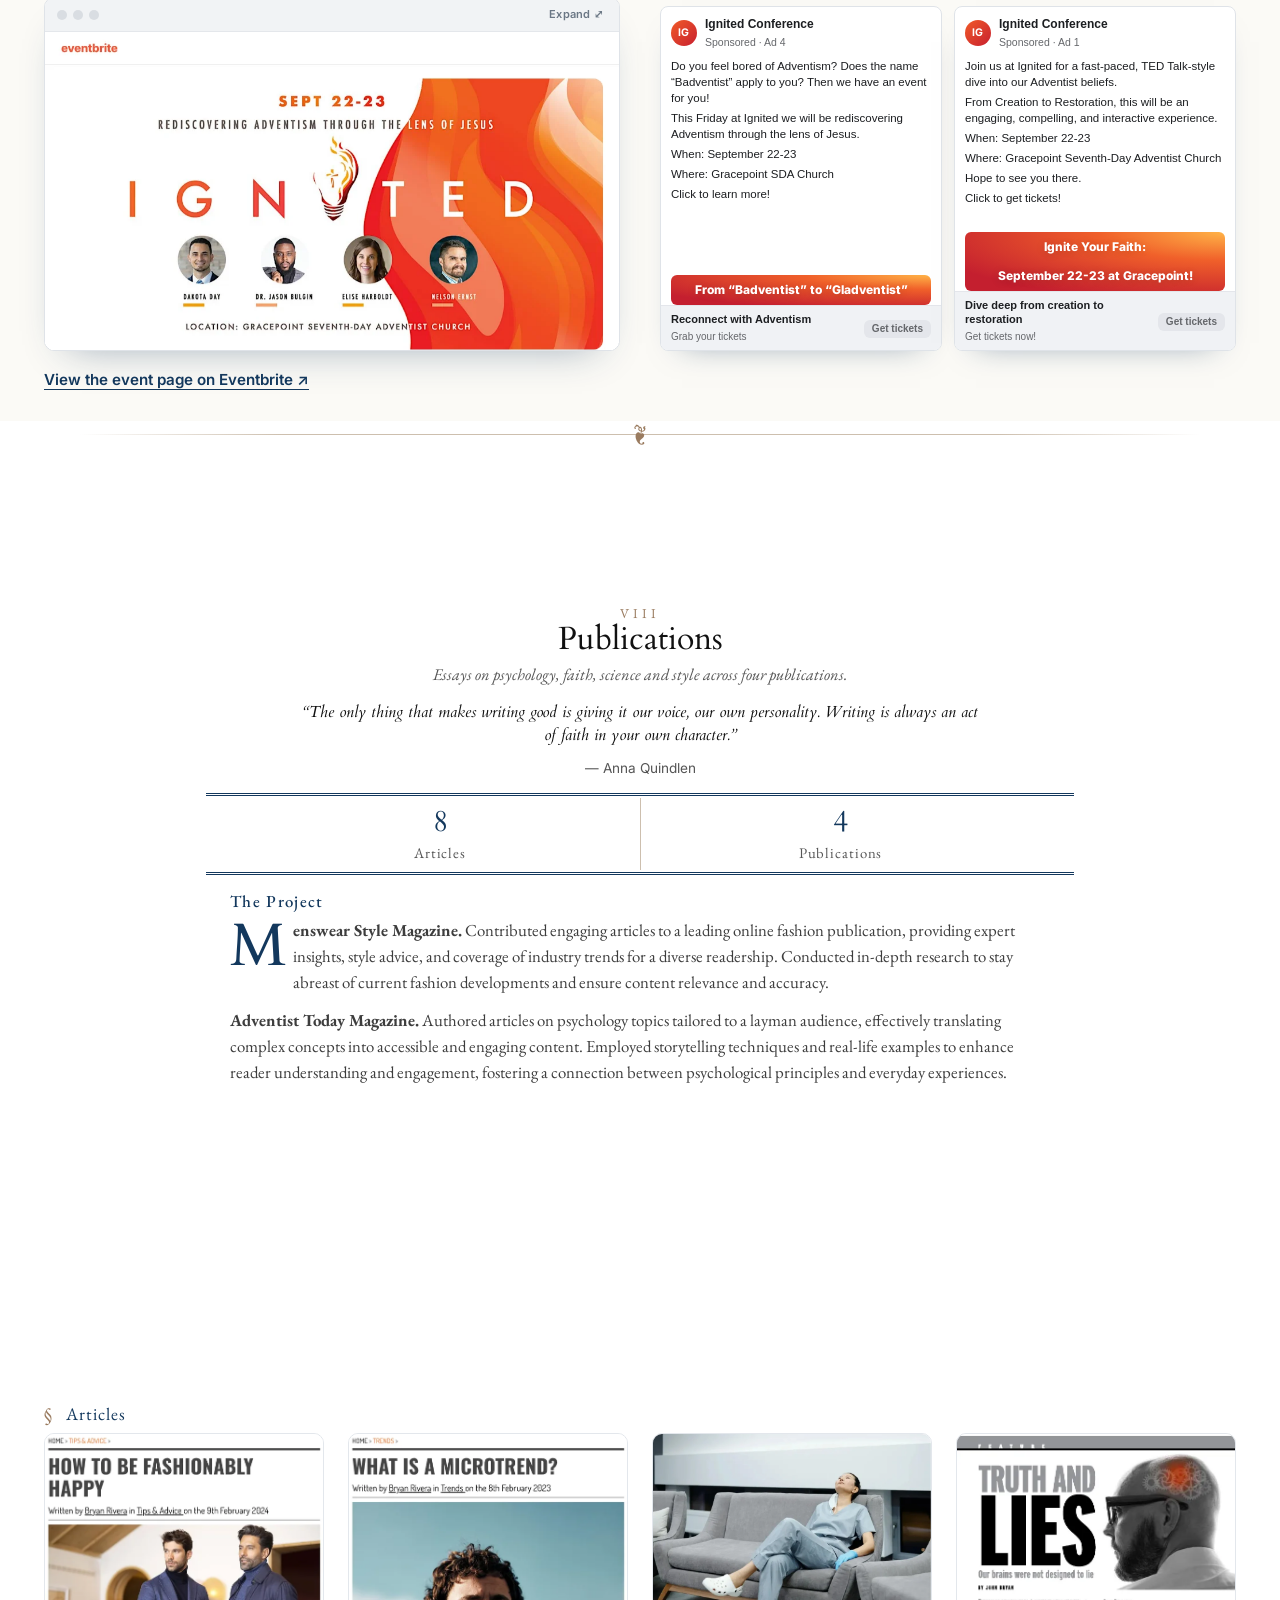
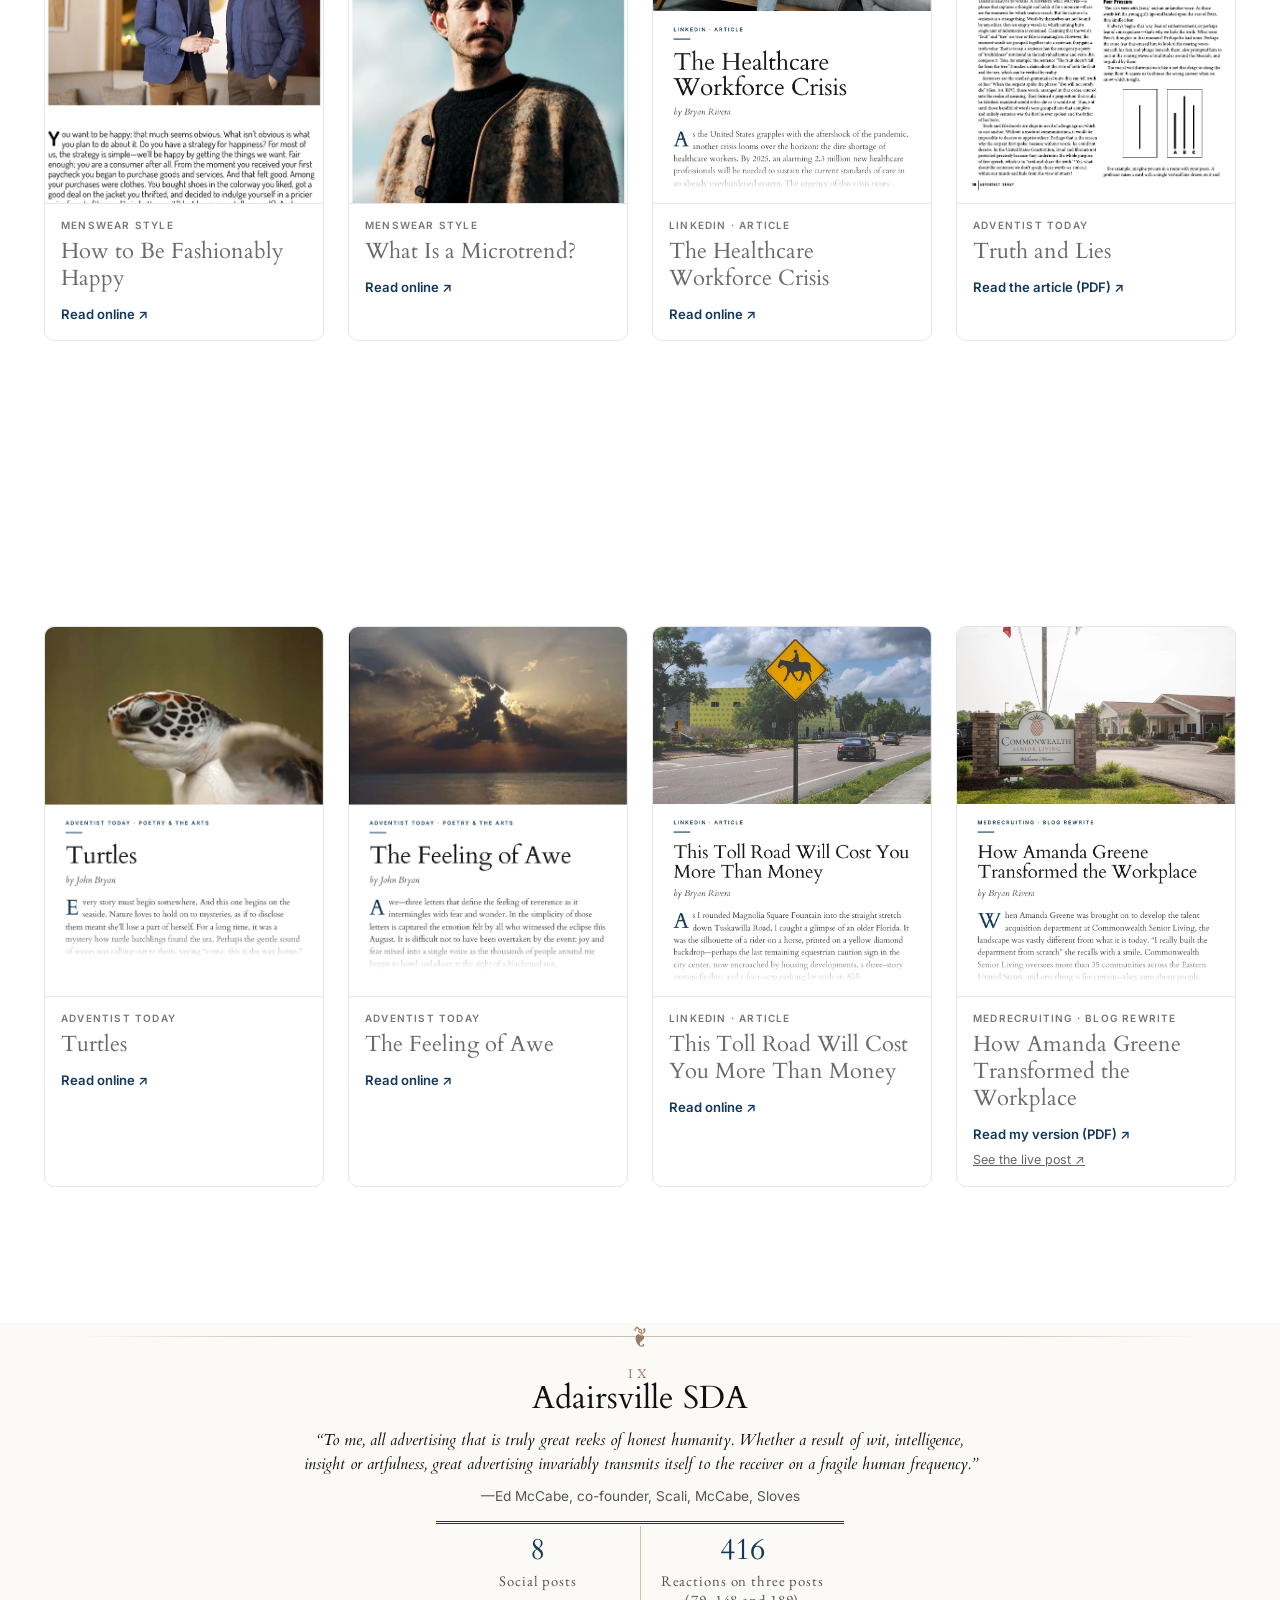
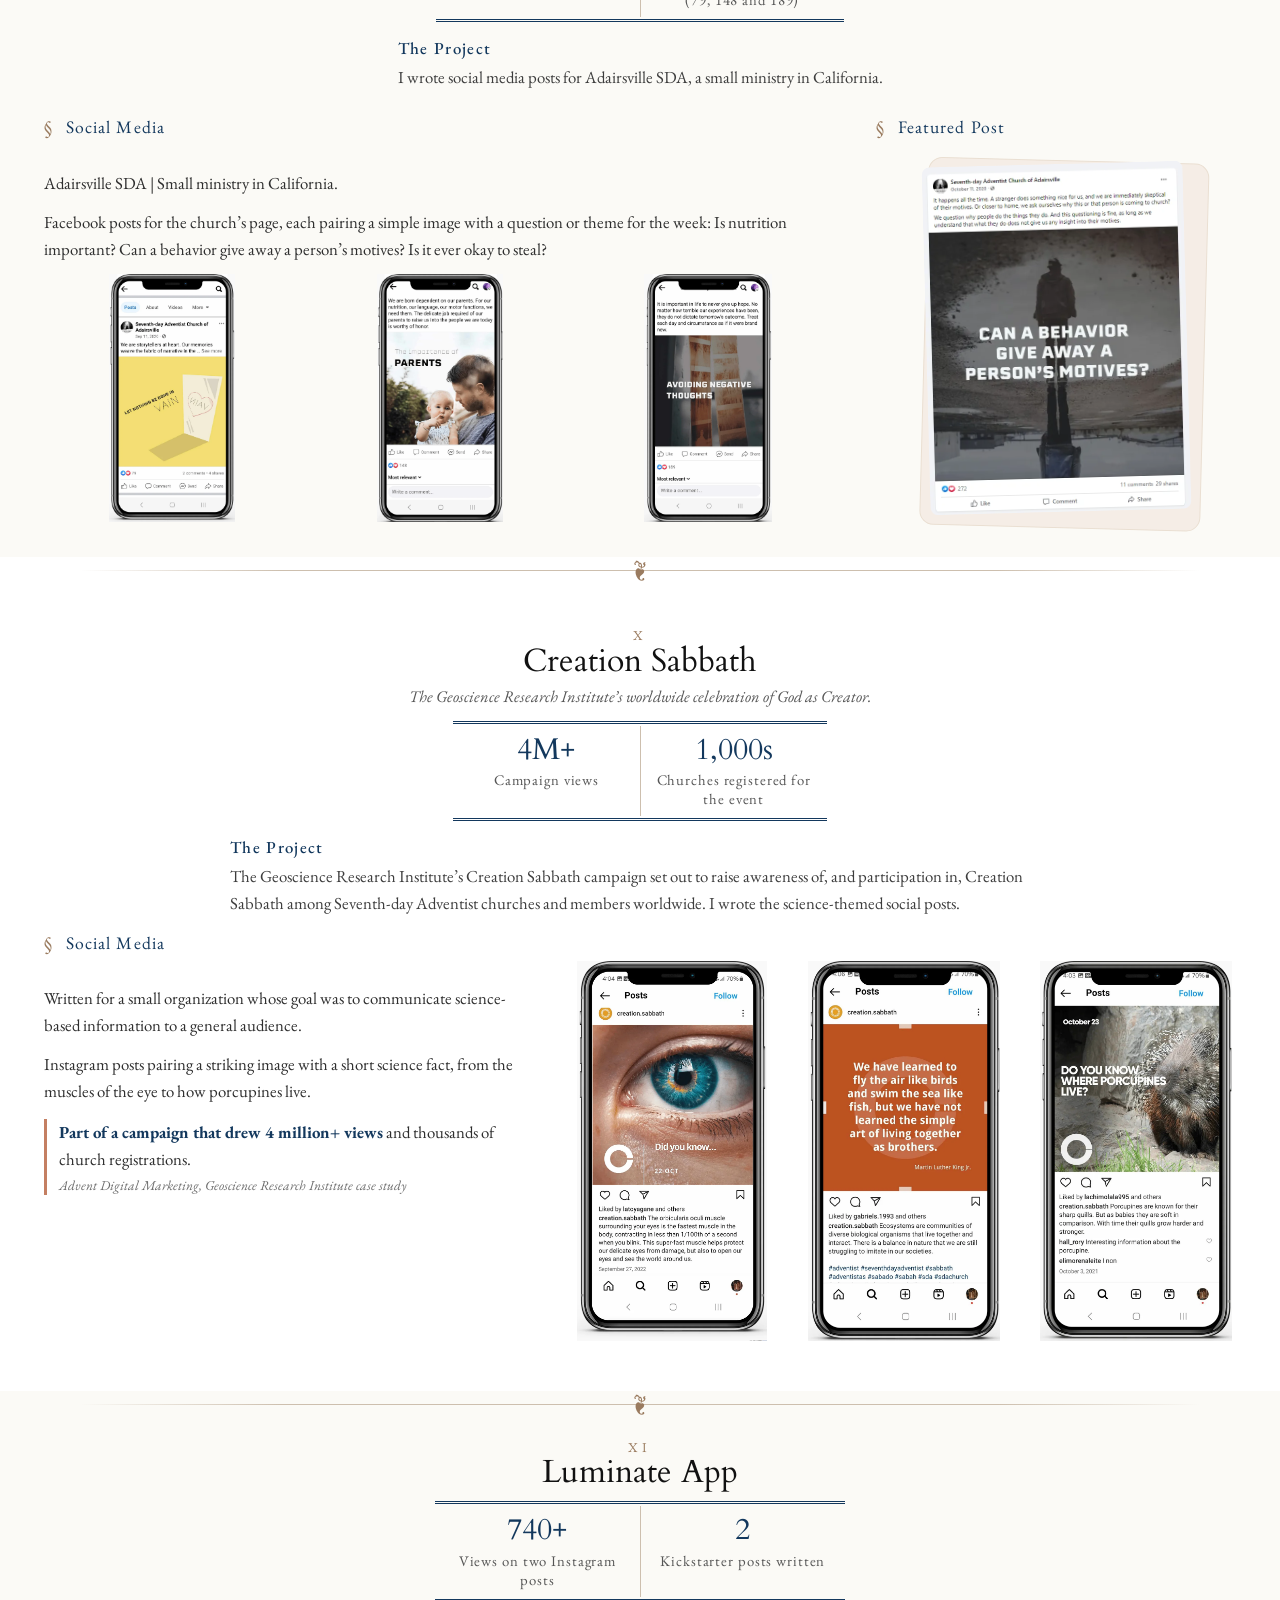
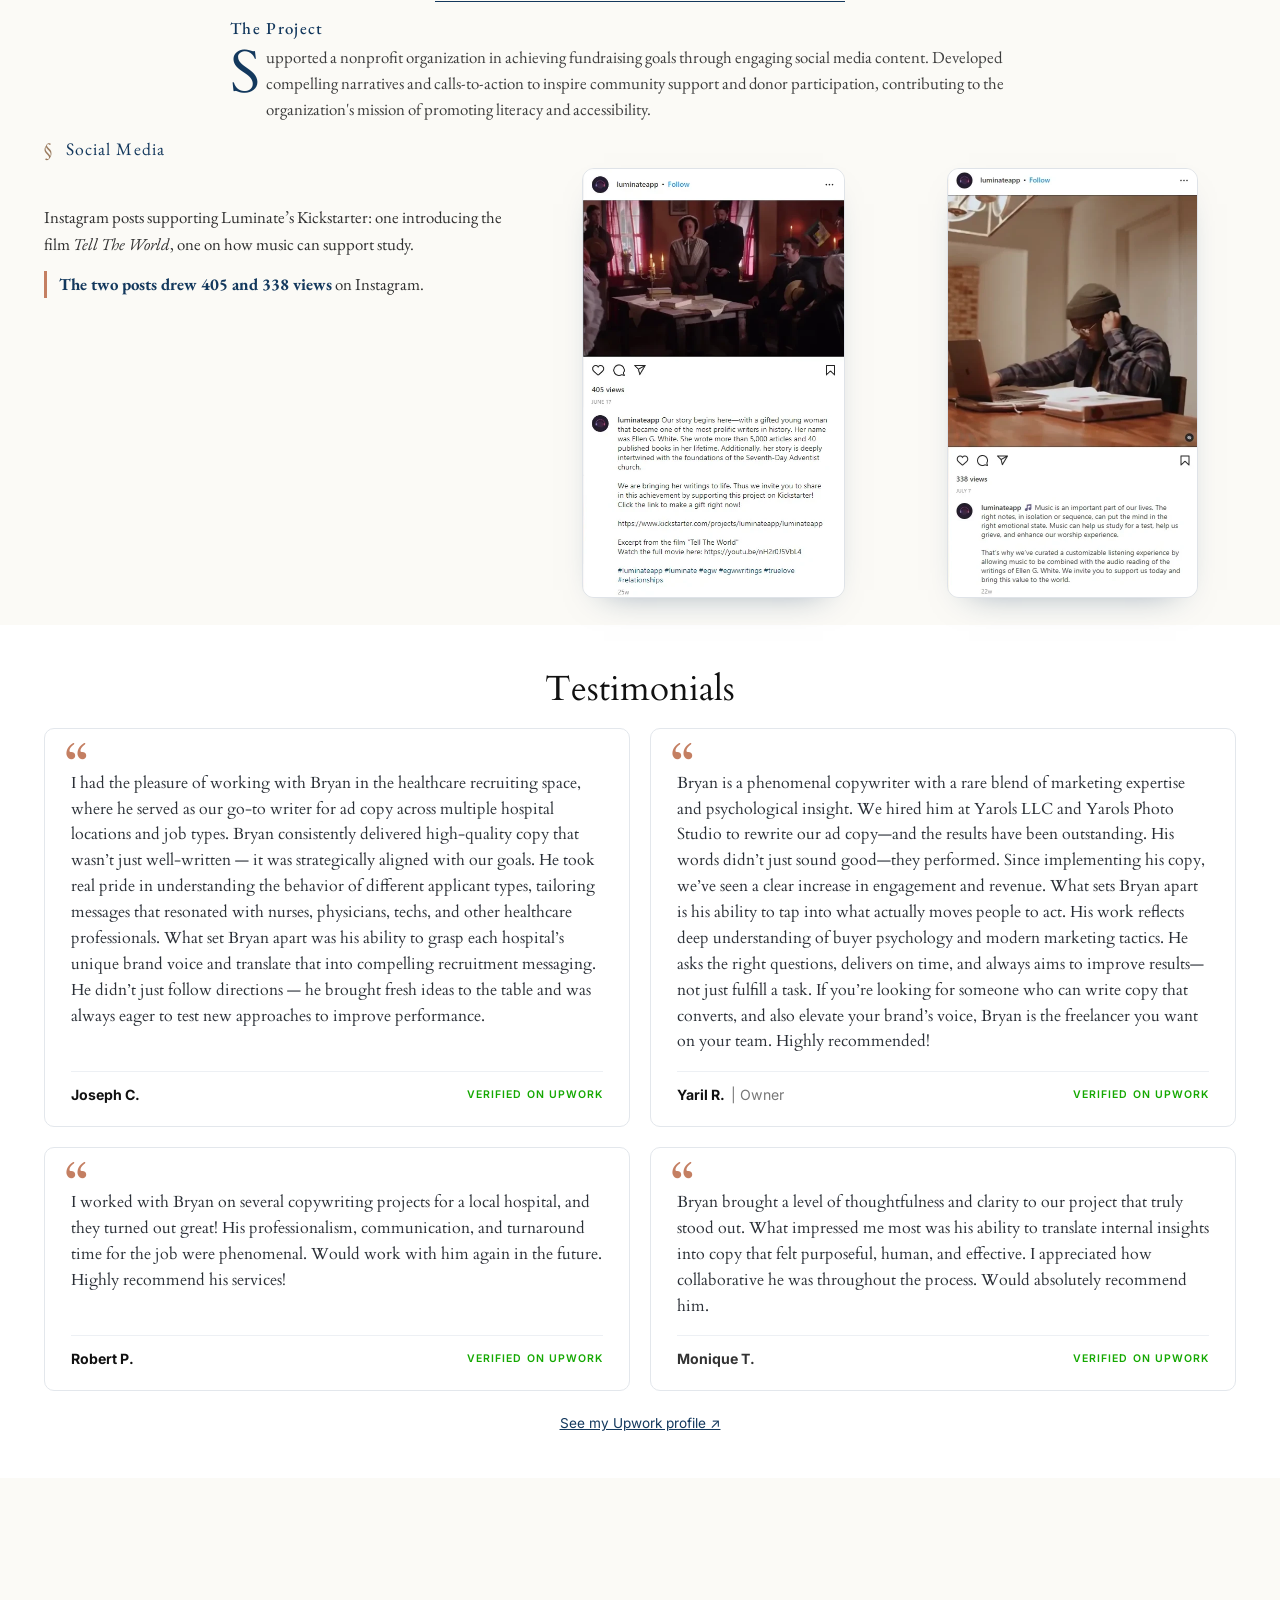
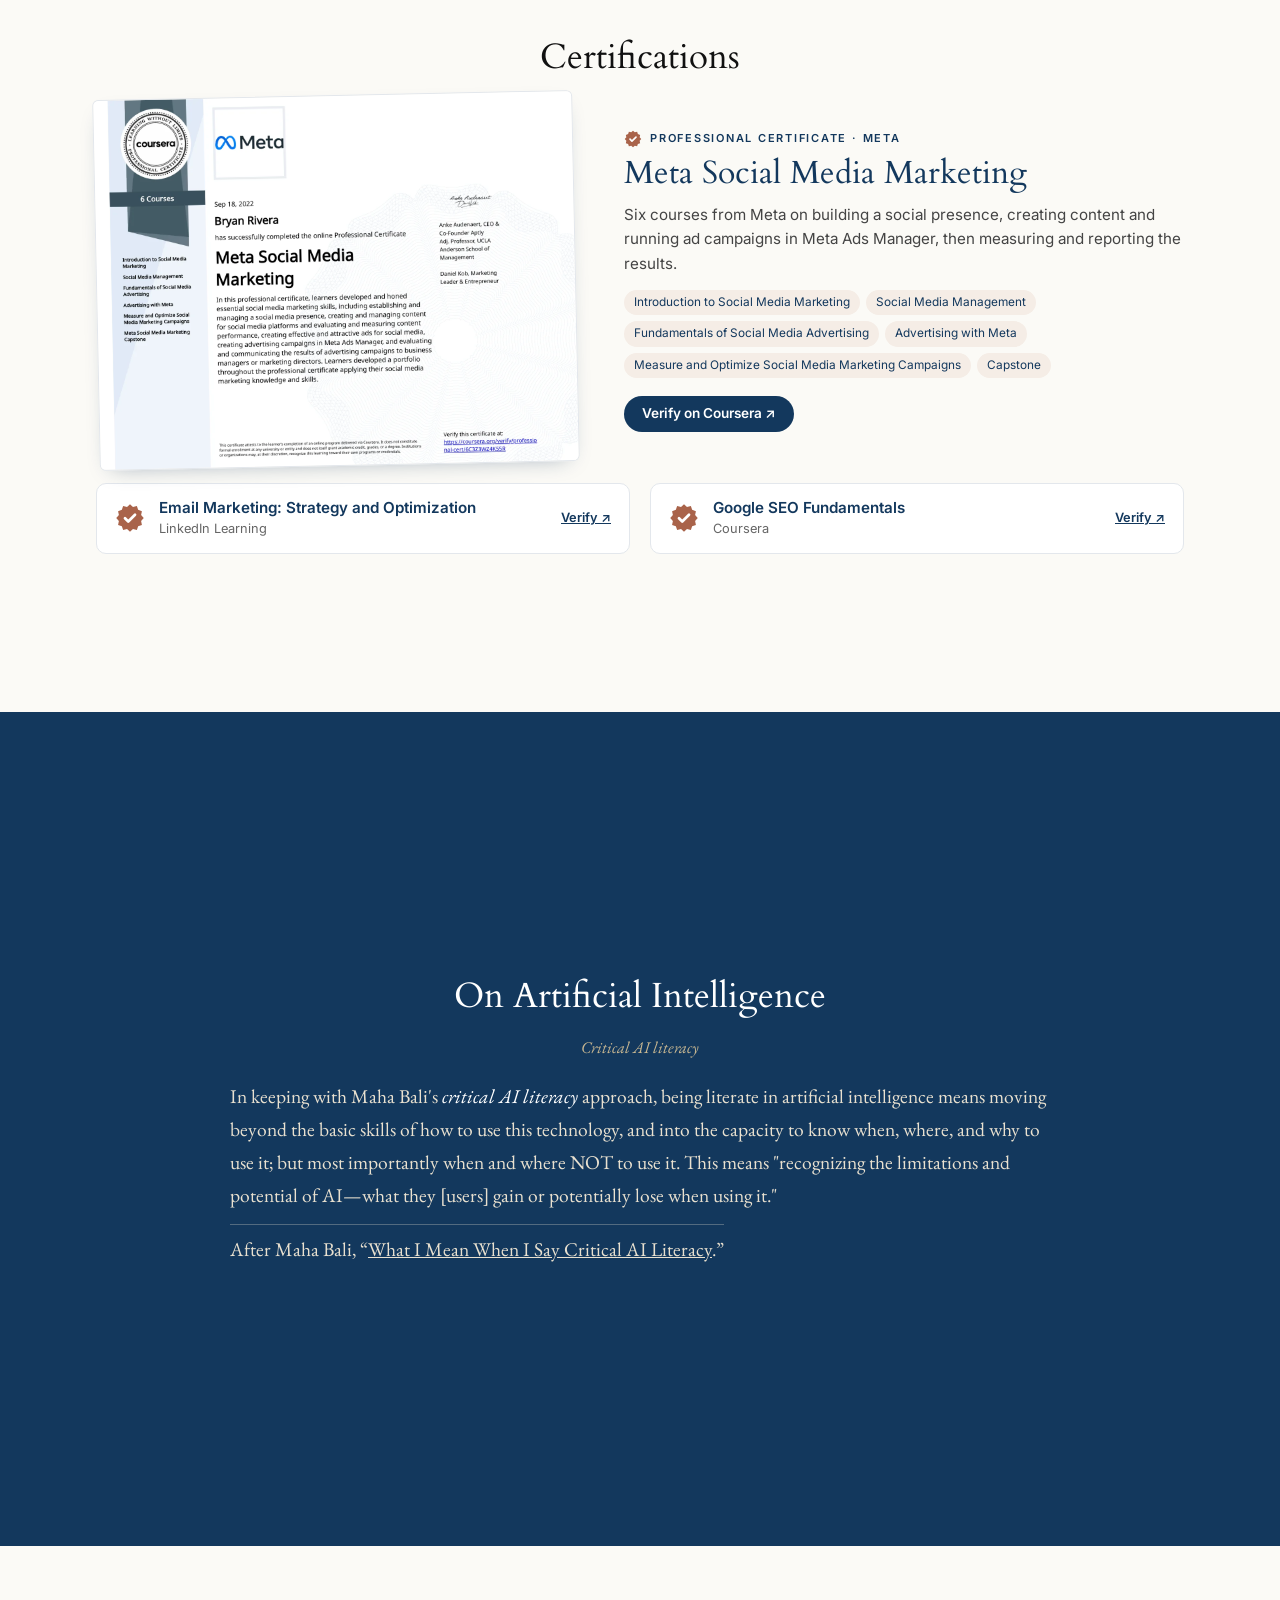
==== commit e3dd882e: "Remove certification badges from channel headings (Certifications section only) Co-Authored-By: Clau" ====
--- a/index.html
+++ b/index.html
@@ -218,7 +218,7 @@
         </div>
       </div>
       <div class="channel" id="kh-ads">
-        <h3 class="ch-title">Facebook Ads <a class="cert-chip" href="#certs"><svg viewBox="0 0 24 24" aria-hidden="true"><path d="M12.00 1.00 L14.38 3.11 L17.50 2.47 L18.51 5.49 L21.53 6.50 L20.89 9.62 L23.00 12.00 L20.89 14.38 L21.53 17.50 L18.51 18.51 L17.50 21.53 L14.38 20.89 L12.00 23.00 L9.62 20.89 L6.50 21.53 L5.49 18.51 L2.47 17.50 L3.11 14.38 L1.00 12.00 L3.11 9.62 L2.47 6.50 L5.49 5.49 L6.50 2.47 L9.62 3.11 Z"/><path class="ck" d="M8 12.2l2.6 2.6L16 9.4"/></svg>Meta-certified</a></h3>
+        <h3 class="ch-title">Facebook Ads</h3>
         <div class="ads-info">
           <p class="ch-result"><b>Facebook ads alone brought in 1,187 job applications in just four months,</b> across nursing, imaging, lab and other hard-to-fill roles at Kettering Health’s medical centers.<span class="ch-src">Advent Digital Marketing, monthly Facebook reports</span></p>
           <p class="ch-text">Each ad targeted a specific hard-to-fill role: medical technologists, imaging professionals, patient access staff, Soin Medical Center RNs and coding auditors. I wrote the ad copy, matching each ad’s benefits and call to action to its role, for job seekers from college students to experienced clinicians.</p>
@@ -393,7 +393,7 @@
       </div>
       </div>
       <div class="channel" id="andrews-email">
-        <h3 class="ch-title">Email <a class="cert-chip" href="#certs"><svg viewBox="0 0 24 24" aria-hidden="true"><path d="M12.00 1.00 L14.38 3.11 L17.50 2.47 L18.51 5.49 L21.53 6.50 L20.89 9.62 L23.00 12.00 L20.89 14.38 L21.53 17.50 L18.51 18.51 L17.50 21.53 L14.38 20.89 L12.00 23.00 L9.62 20.89 L6.50 21.53 L5.49 18.51 L2.47 17.50 L3.11 14.38 L1.00 12.00 L3.11 9.62 L2.47 6.50 L5.49 5.49 L6.50 2.47 L9.62 3.11 Z"/><path class="ck" d="M8 12.2l2.6 2.6L16 9.4"/></svg>Email marketing certified</a></h3>
+        <h3 class="ch-title">Email</h3>
         <p class="ch-result ch-result-top"><b>Open rates rose from 13.8% to 44.1% for teachers</b> and from 12.3% to 47.1% for superintendents.<span class="ch-src">Mailchimp campaign reports</span></p>
         <p class="ch-cap">One invitation email, rewritten for each audience: teachers, administrators and superintendents.</p>
         <div class="email-grid one wide">
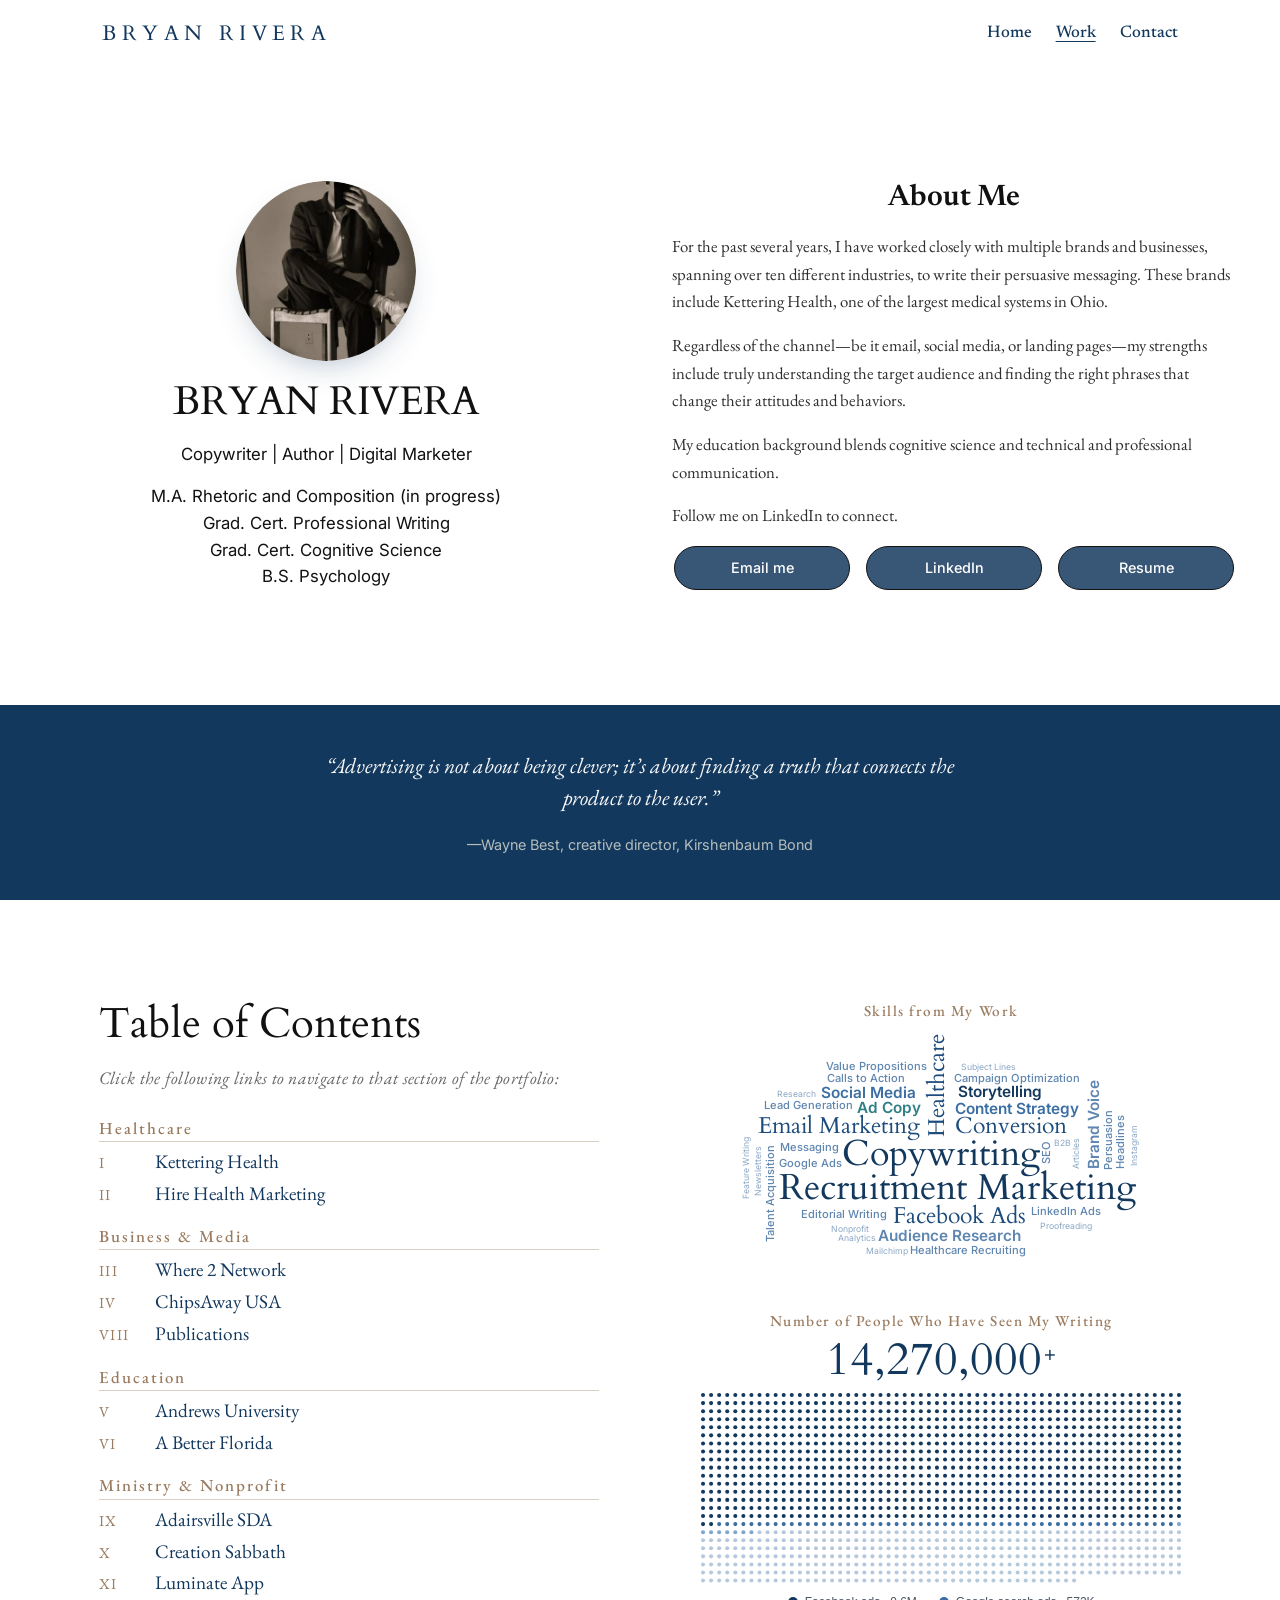
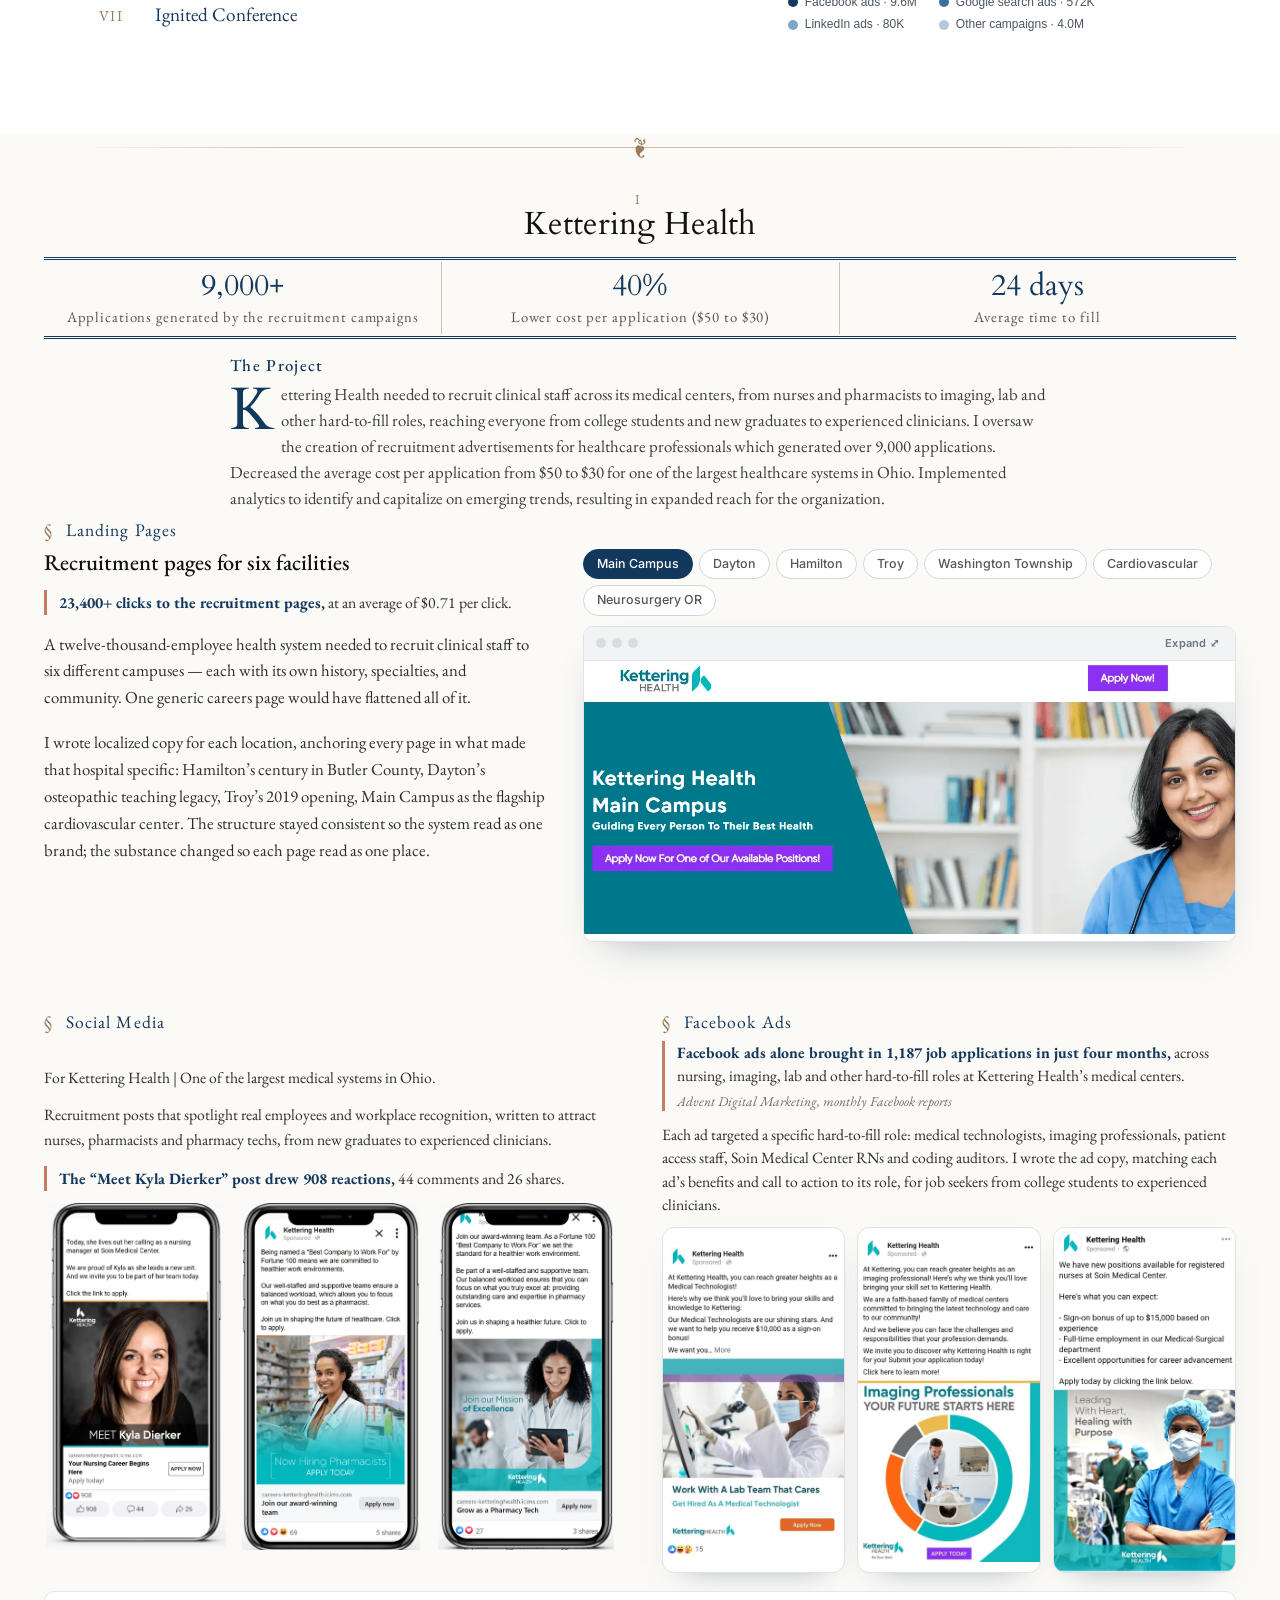
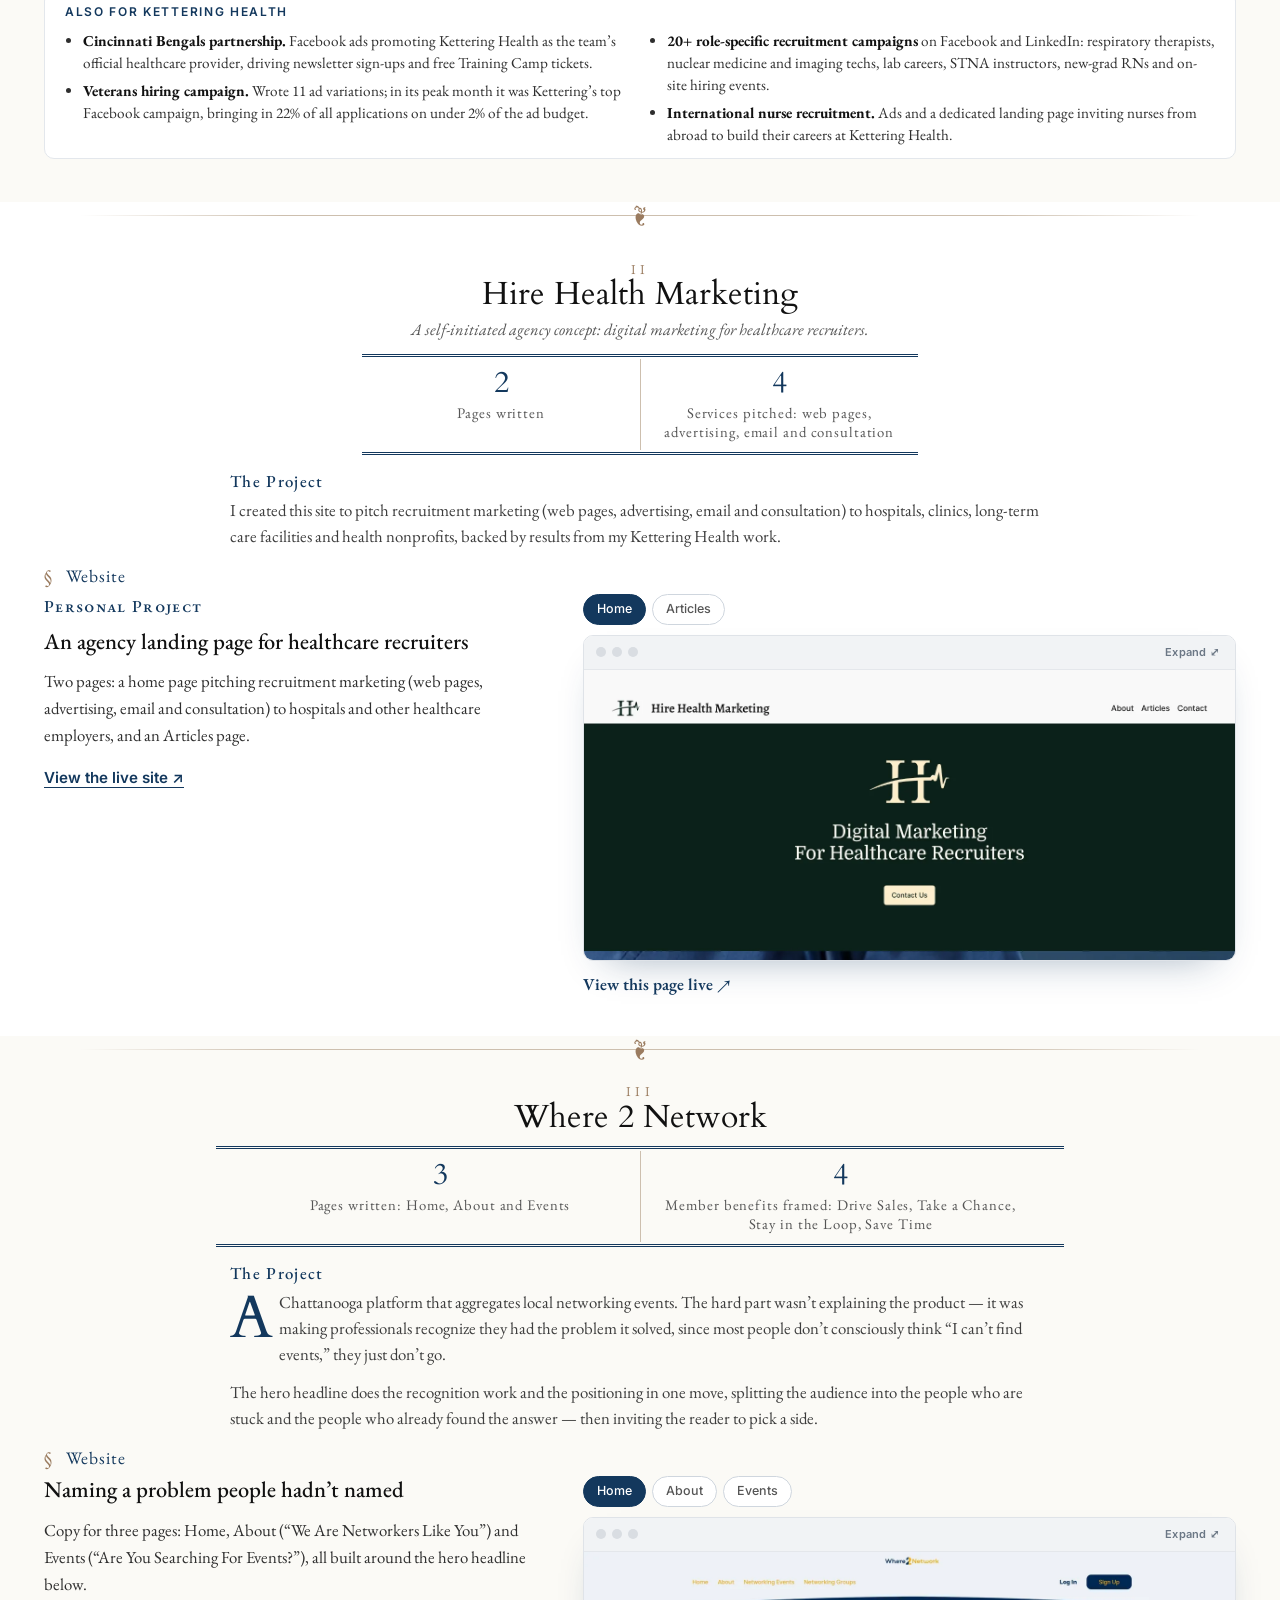
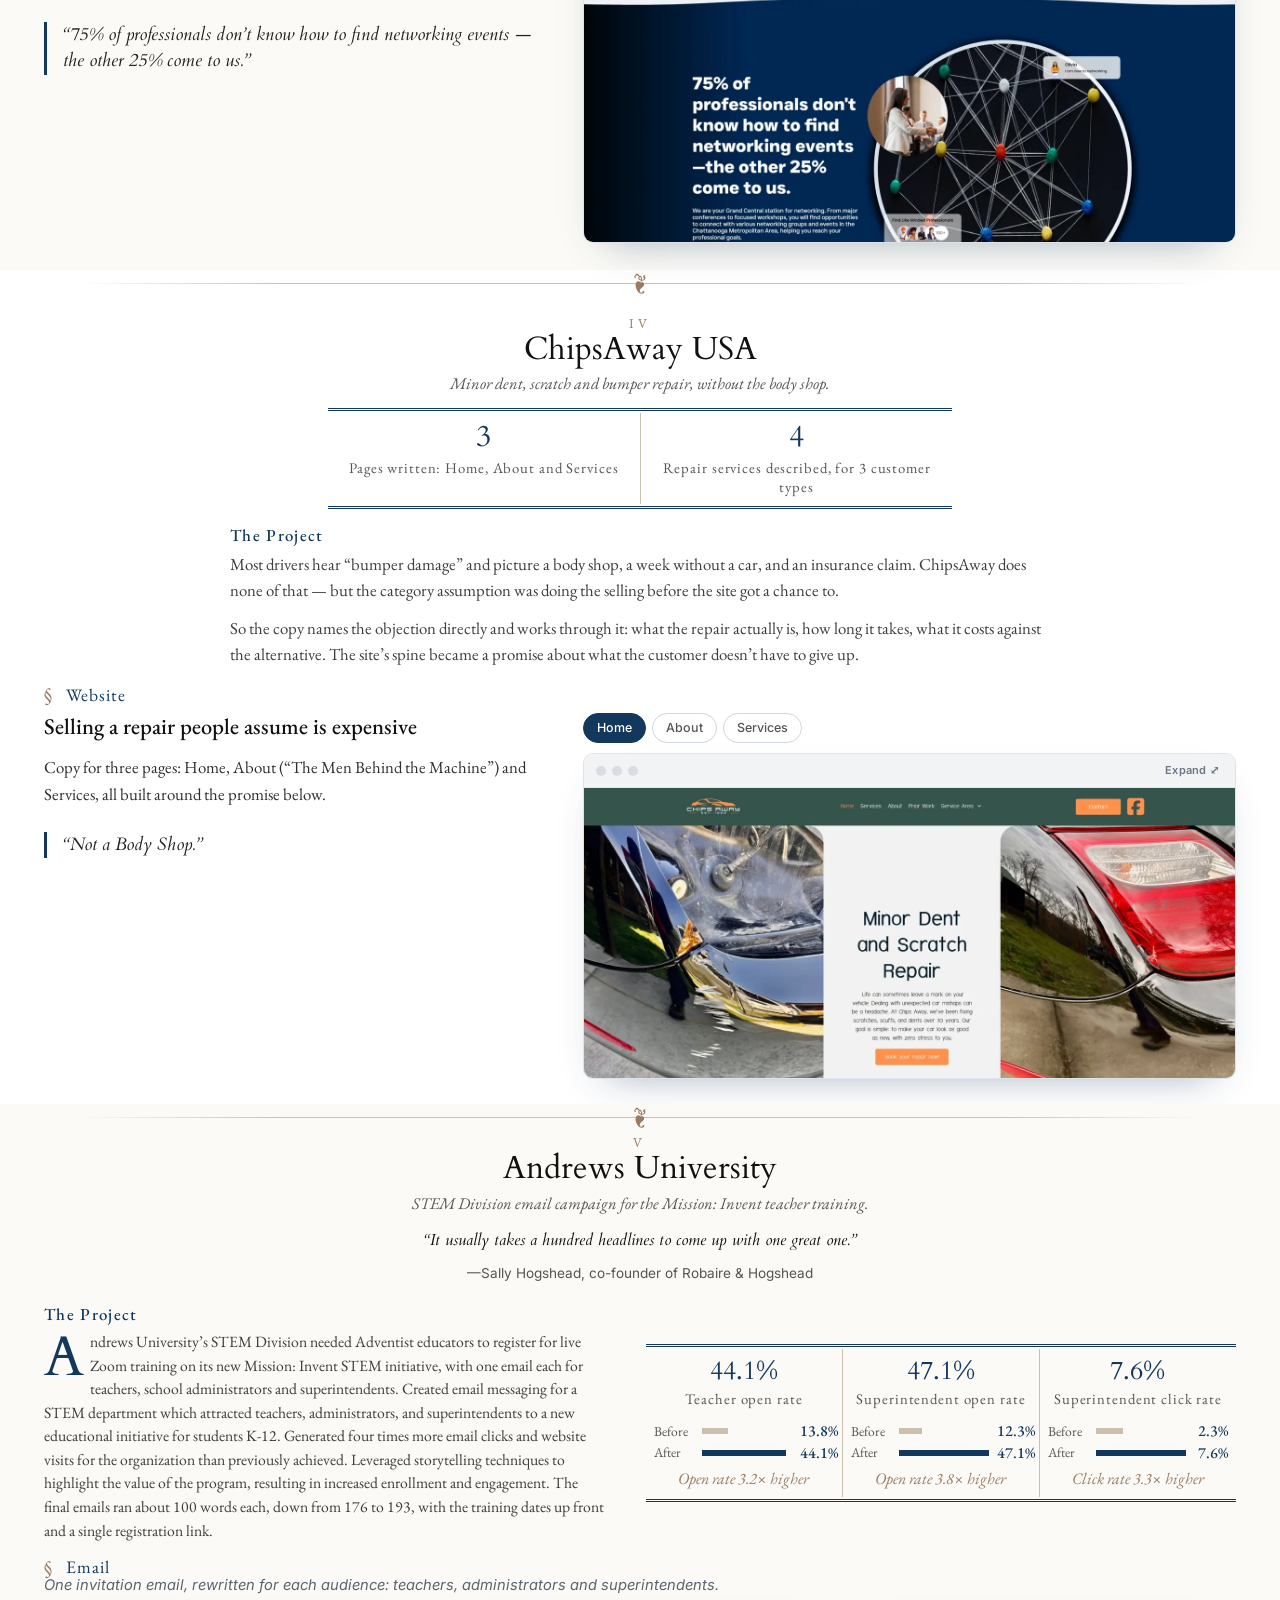
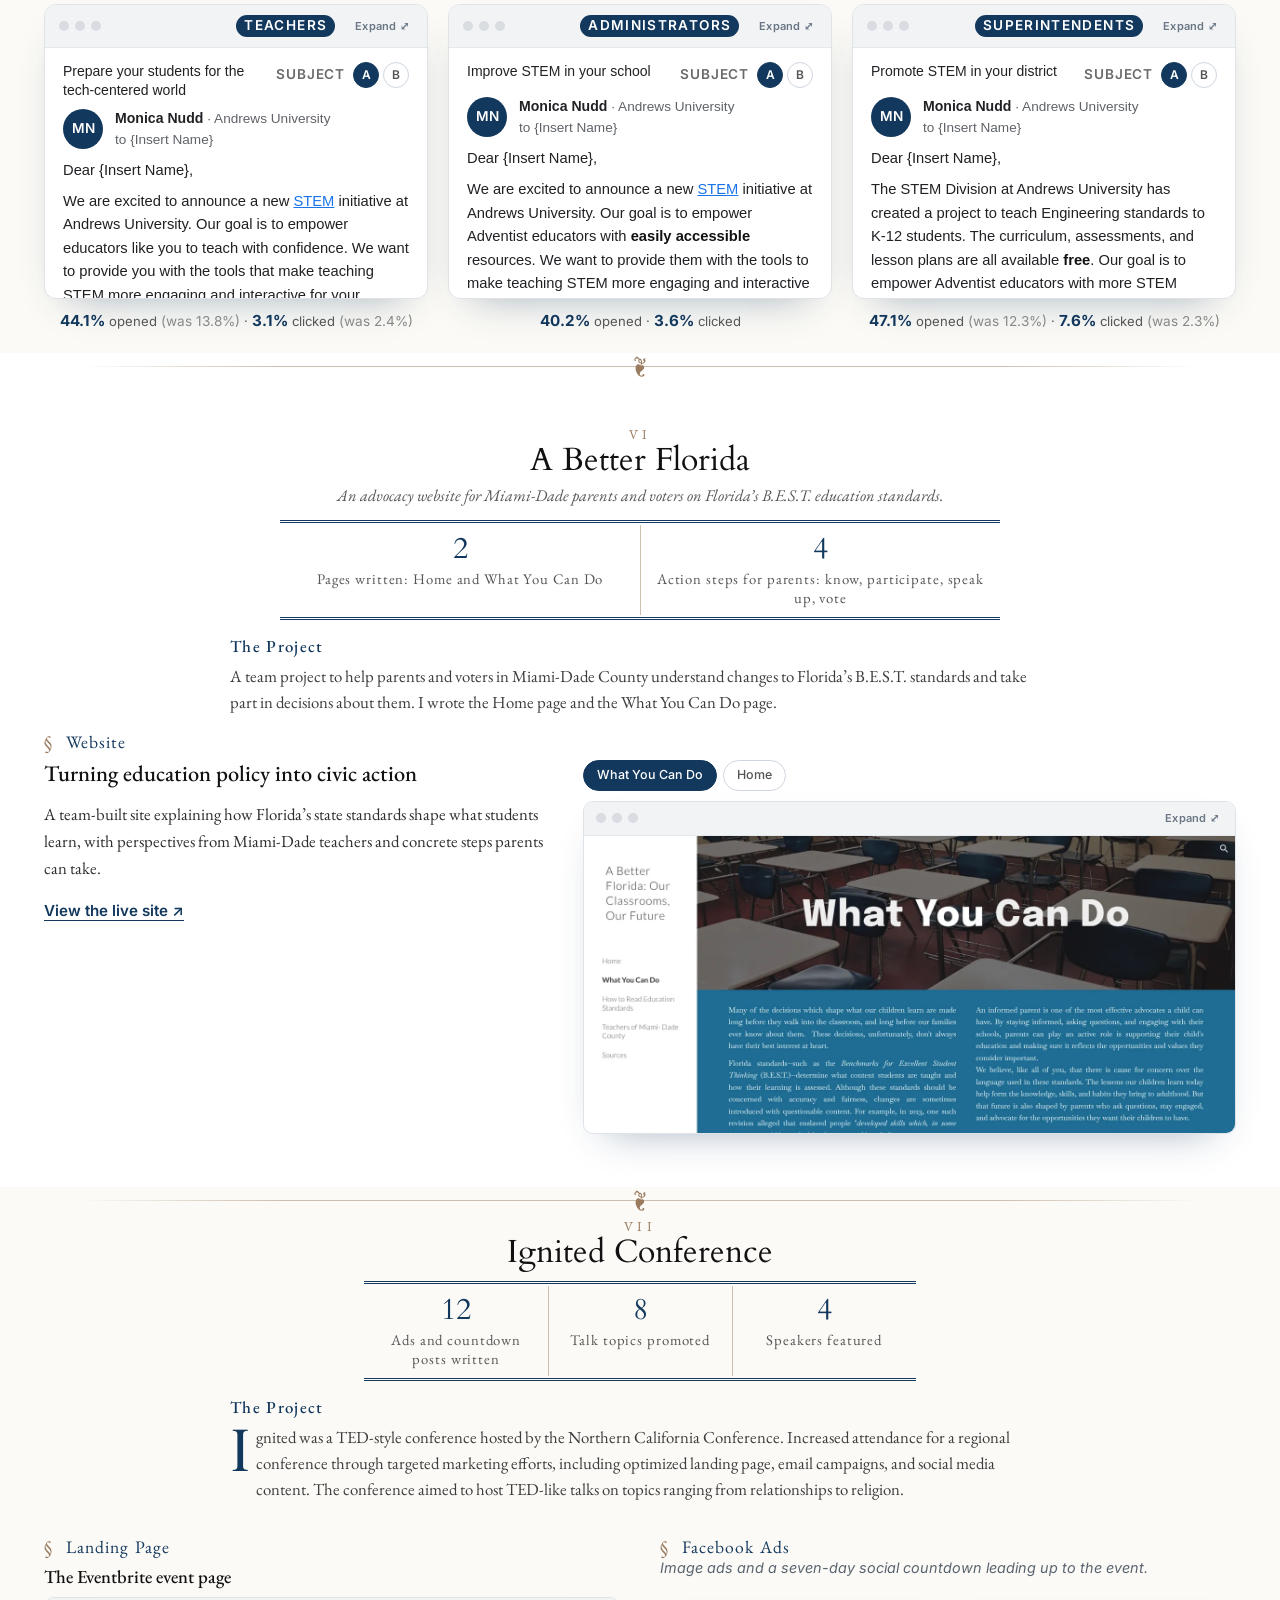
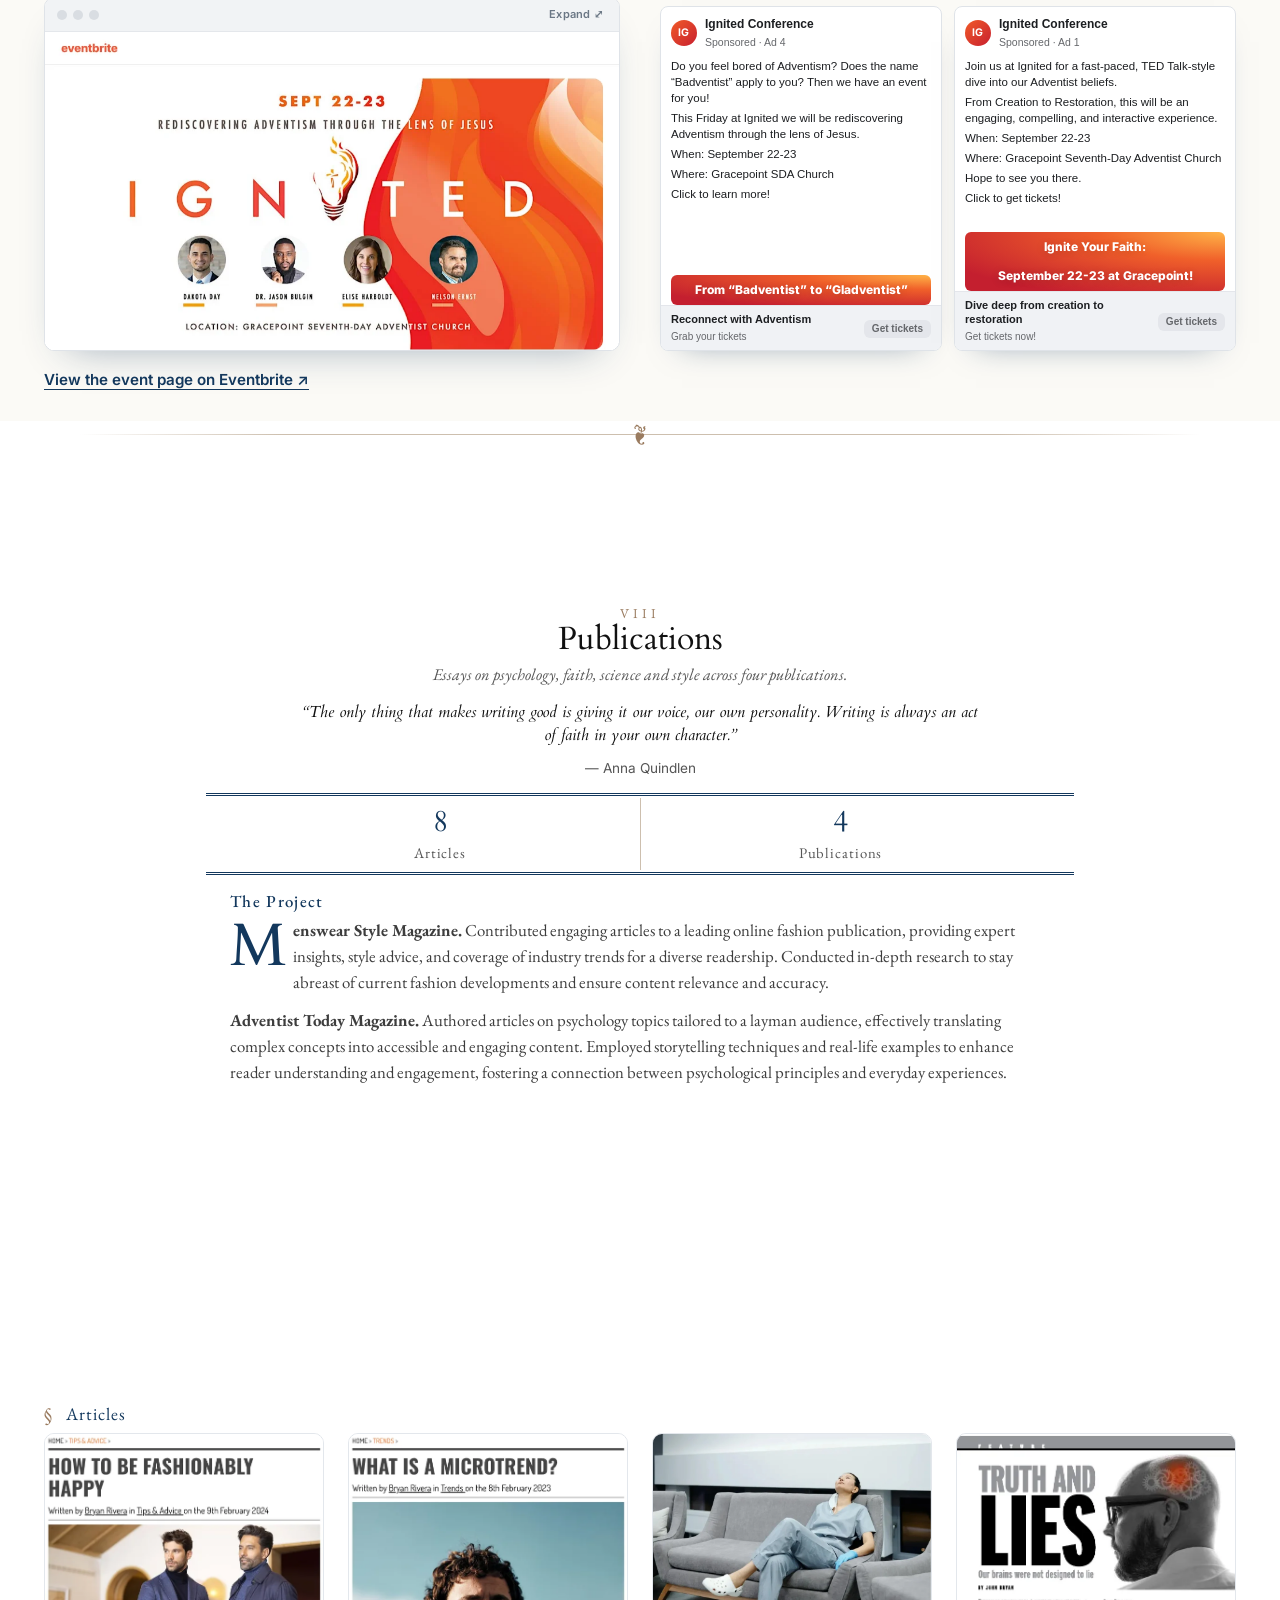
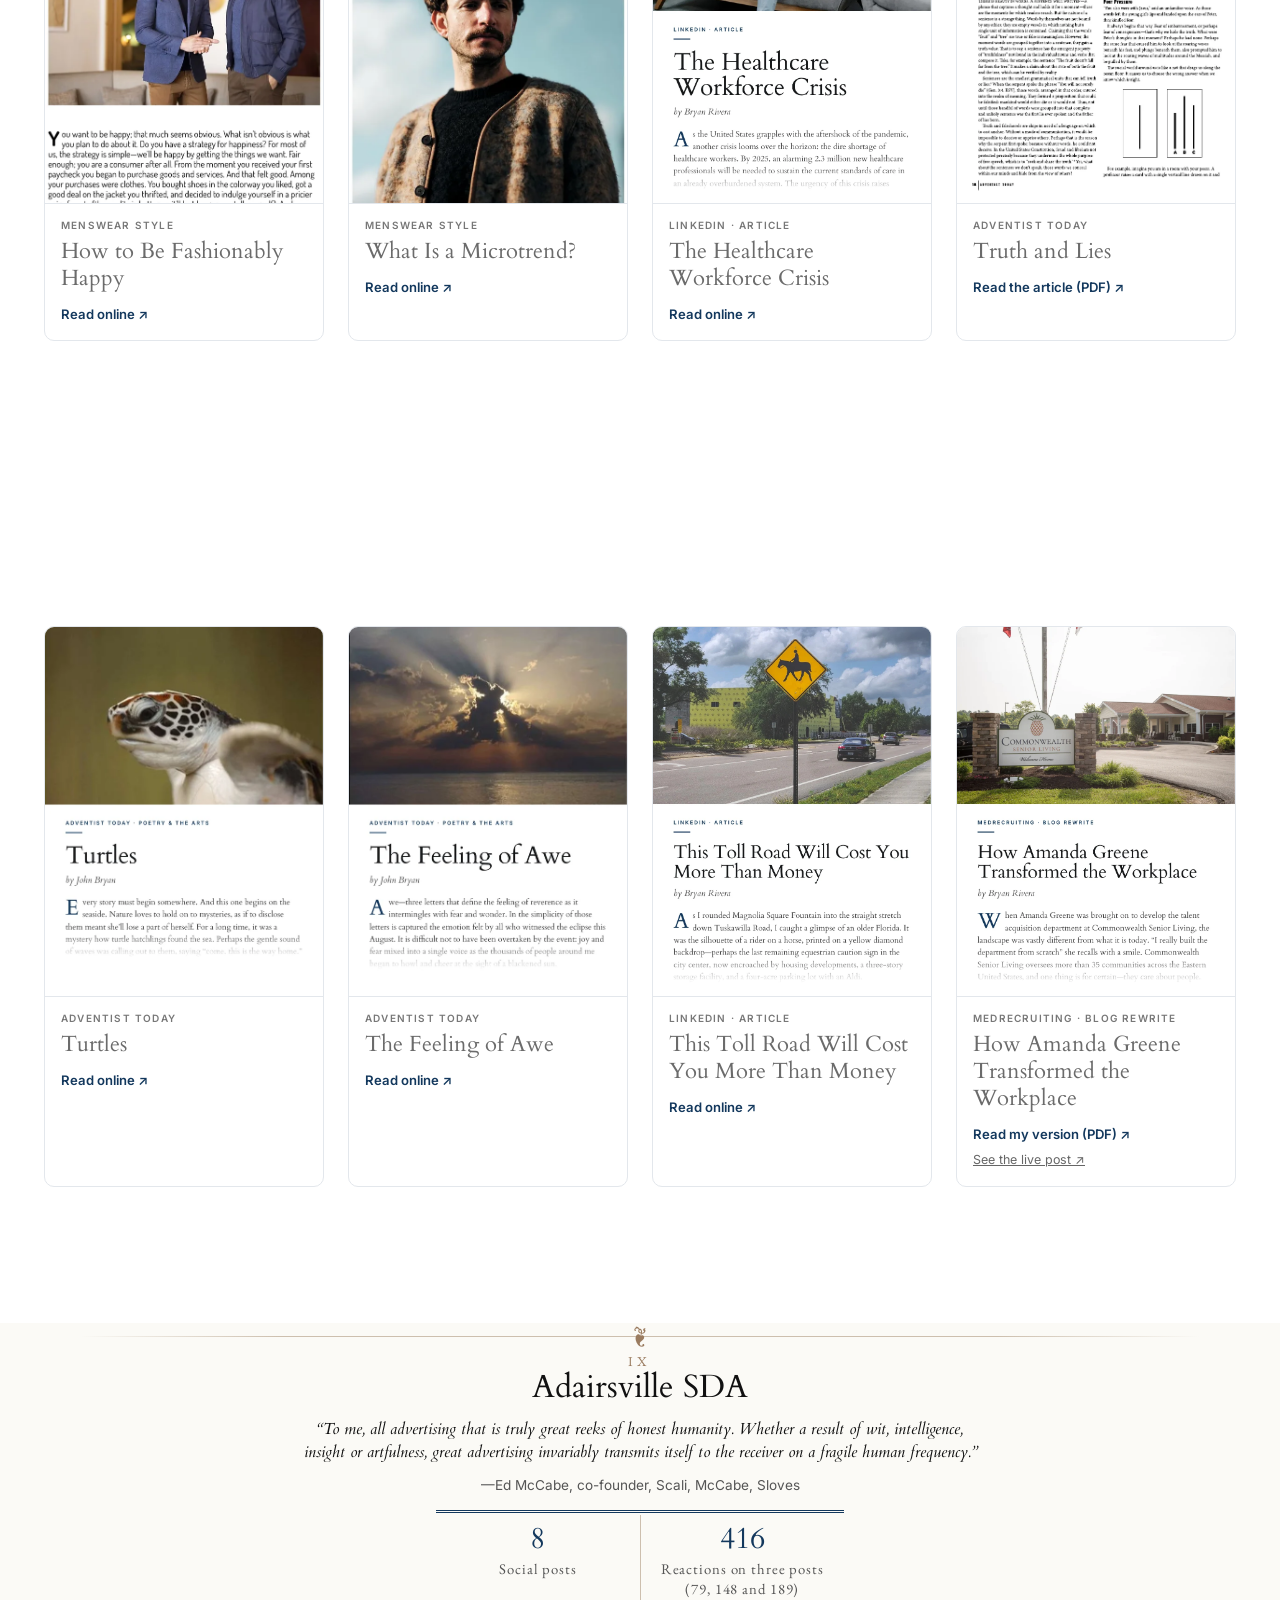
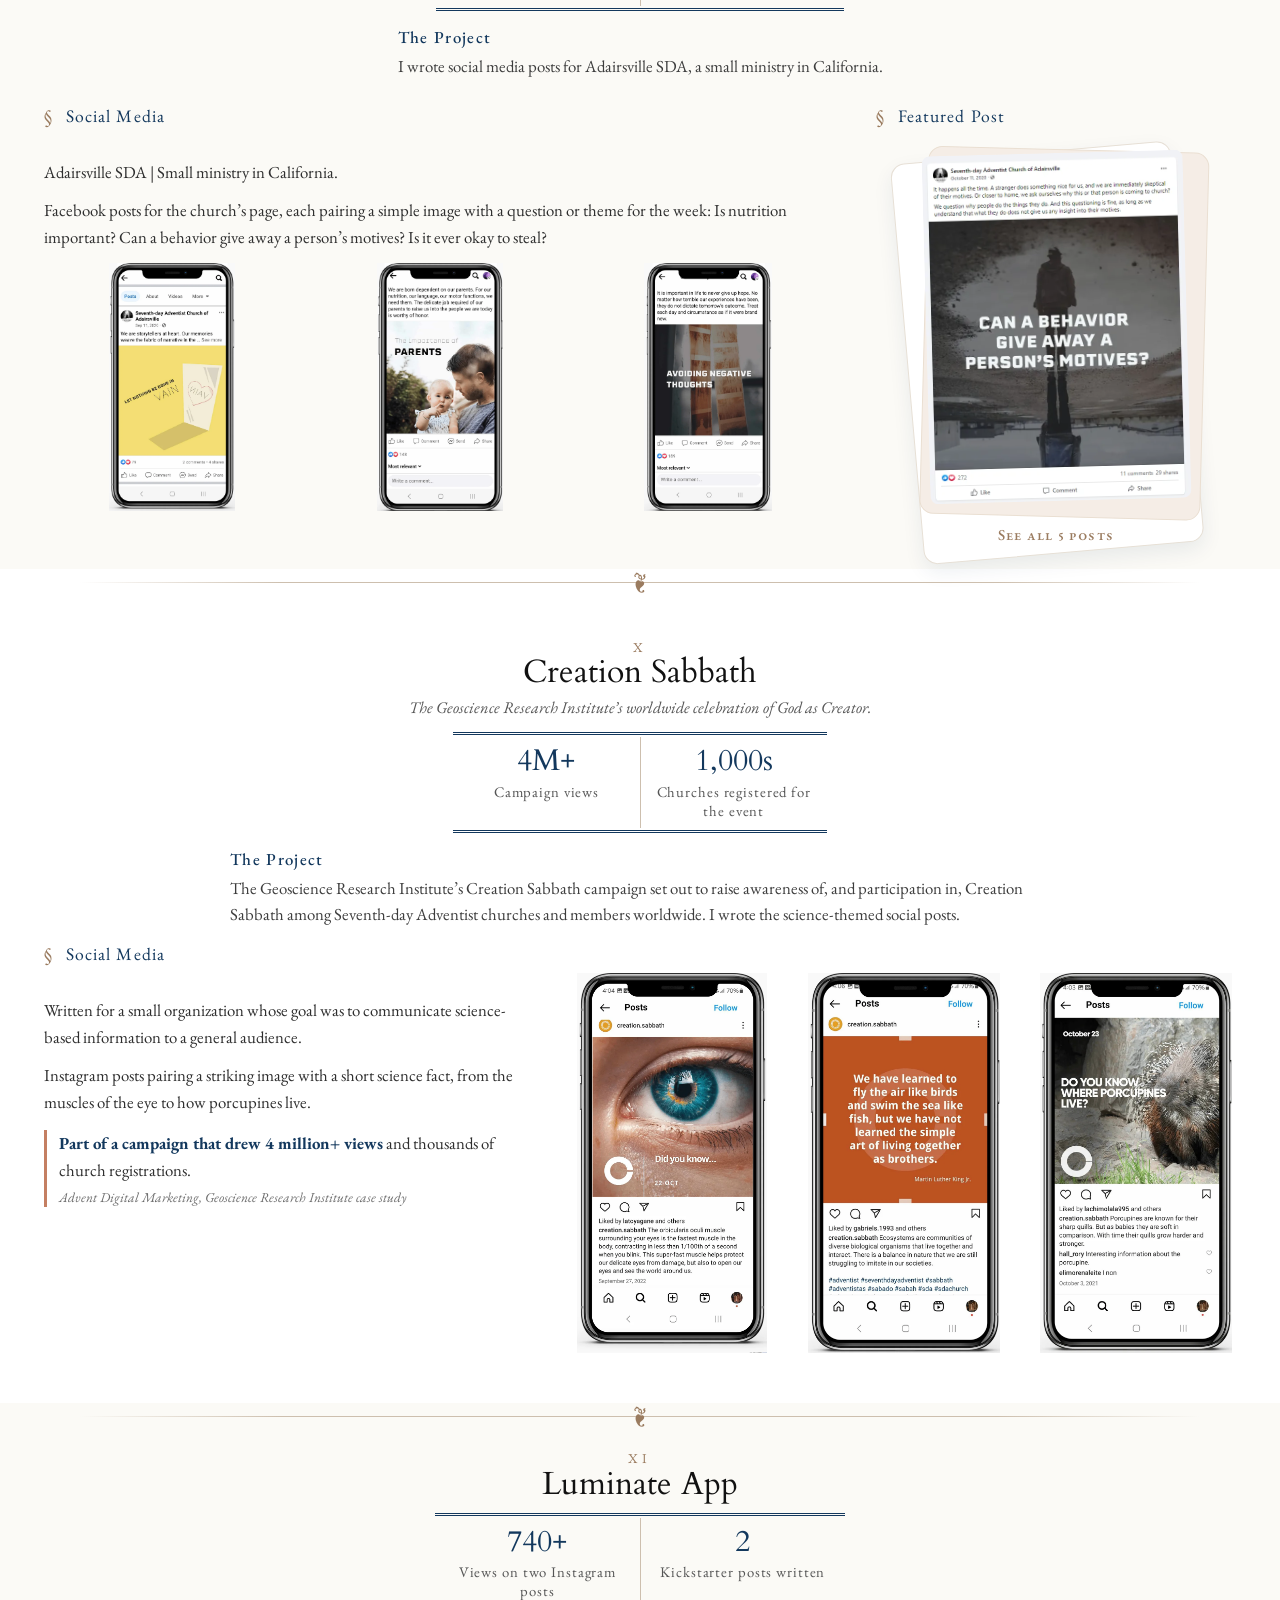
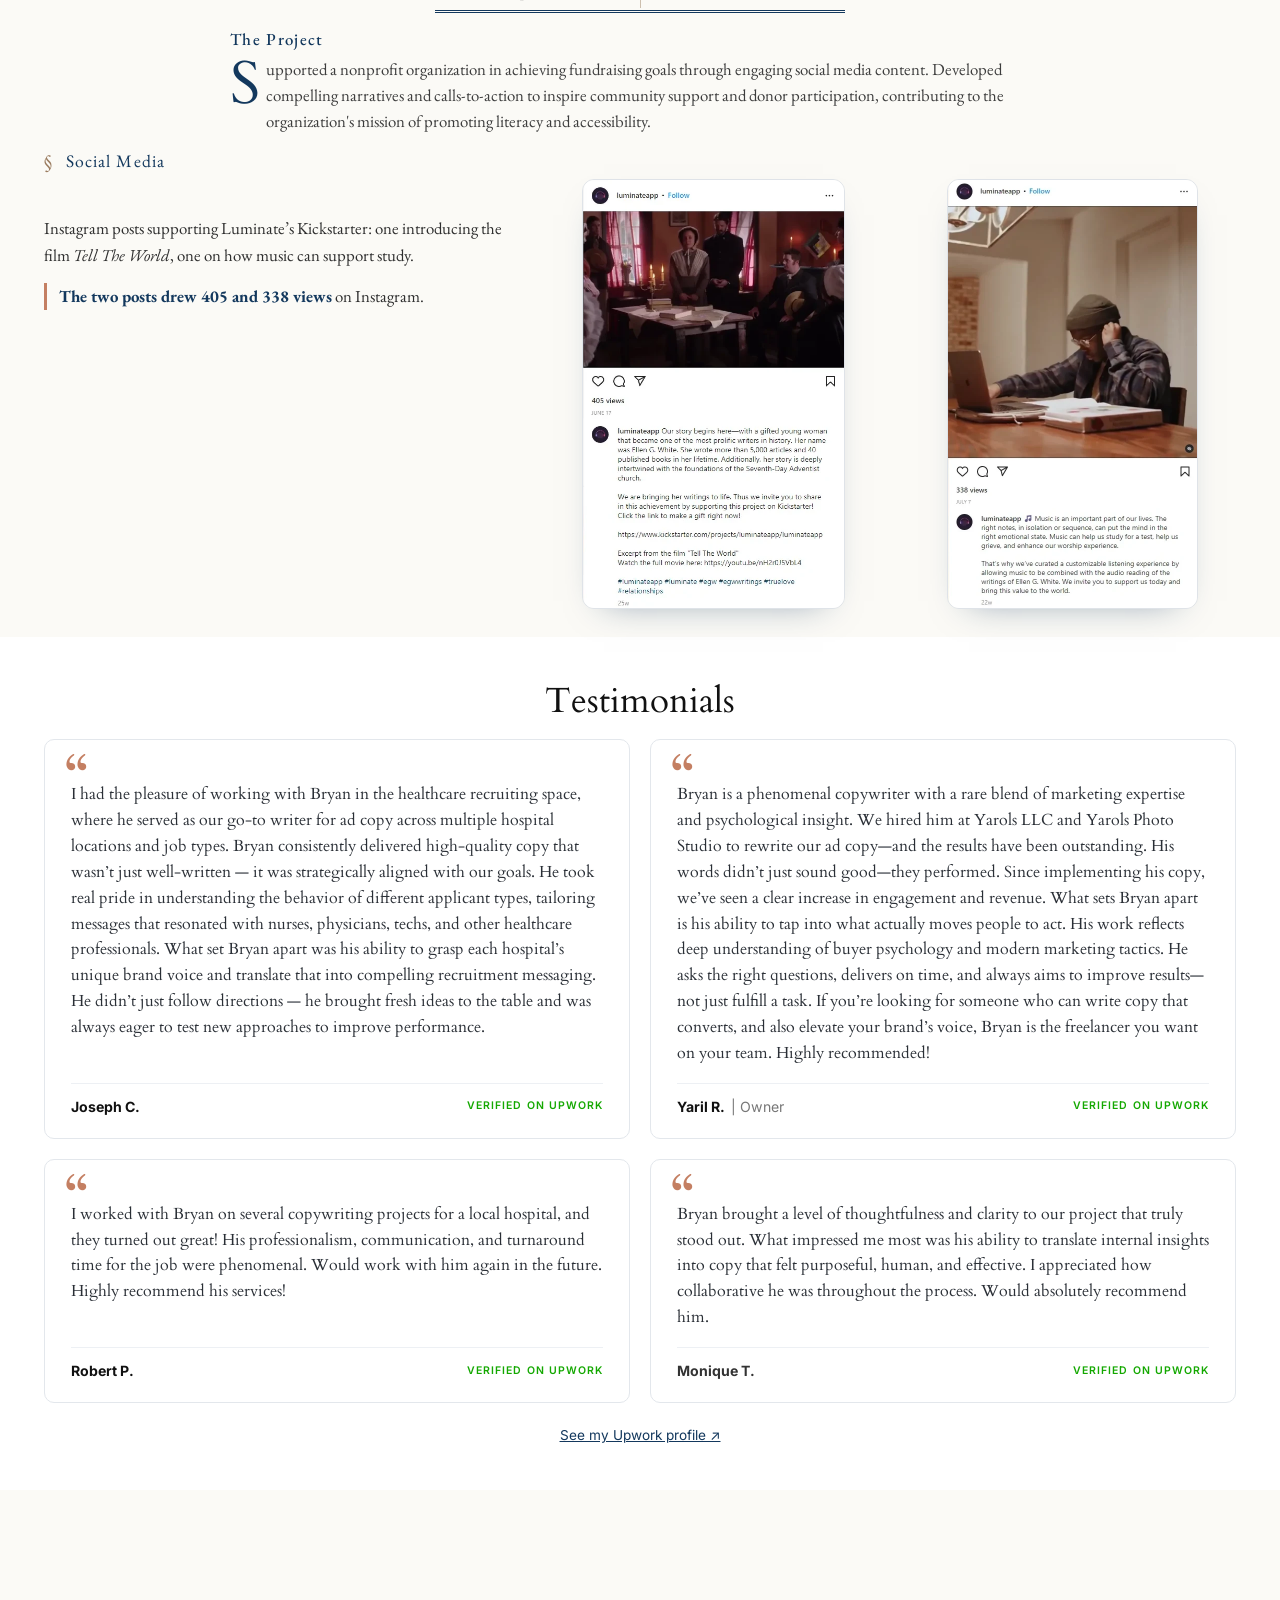
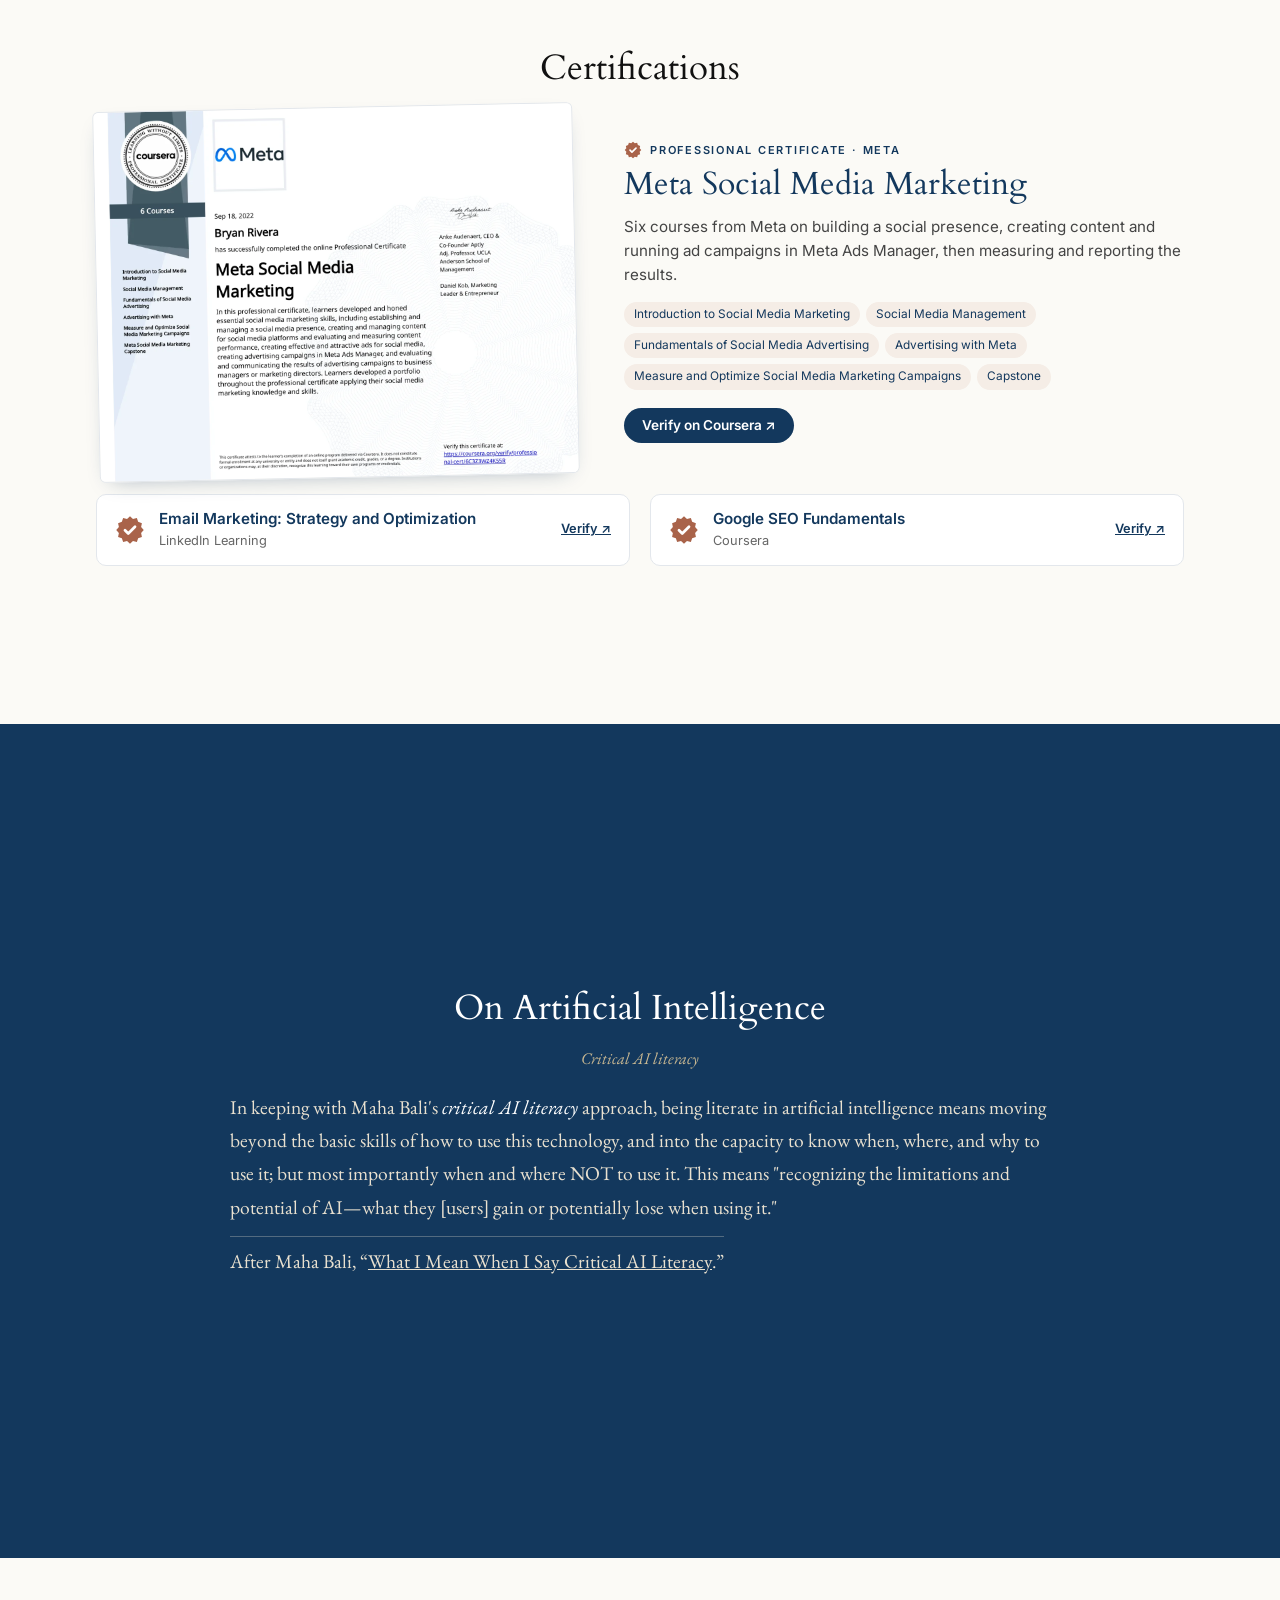
==== commit fbc58095: "Adairsville featured post as a card deck that fans out all five posts Co-Authored-By: Claude Opus 5." ====
--- a/index.html
+++ b/index.html
@@ -10,8 +10,8 @@
   <link rel="preconnect" href="https://fonts.gstatic.com" crossorigin>
   <link href="https://fonts.googleapis.com/css2?family=Albert+Sans:wght@400;600&family=EB+Garamond:ital,wght@0,400;0,500;0,600;1,400&family=Cardo:ital,wght@0,400;0,700;1,400&family=Inter:wght@300;400;500;600;700&family=Newsreader:opsz,wght@6..72,400;6..72,500;6..72,600&display=swap" rel="stylesheet">
   <link rel="stylesheet" href="assets/css/style.css?v=62">
-  <link rel="stylesheet" href="assets/css/home.css?v=178">
-  <link rel="stylesheet" href="assets/css/mobile.css?v=41" media="(max-width: 820px)">
+  <link rel="stylesheet" href="assets/css/home.css?v=180">
+  <link rel="stylesheet" href="assets/css/mobile.css?v=43" media="(max-width: 820px)">
 </head>
 <body class="home" id="top">
   <a class="skip" href="#main">Skip to content</a>
@@ -688,7 +688,18 @@
         <div class="channel adv-more">
         <h3 class="ch-title">Featured Post</h3>
         <div class="shots one adv-best">
-          <figure class="shot-card adv-print"><img class="zoom" src="assets/img/social-adairsville-5.webp" alt="Adairsville SDA Facebook post: Can a behavior give away a person’s motives?" loading="lazy"></figure>
+          <div class="deck" role="button" tabindex="0" aria-label="Spread out all five Adairsville posts">
+            <span class="deck-under" aria-hidden="true"></span>
+            <figure class="shot-card adv-print"><img src="assets/img/social-adairsville-5.webp" alt="Adairsville SDA Facebook post: Can a behavior give away a person’s motives?" loading="lazy"></figure>
+            <span class="deck-hint" aria-hidden="true">See all 5 posts</span>
+          </div>
+          <div class="deck-all" hidden>
+            <img src="assets/img/social-adairsville-5.webp" alt="Adairsville SDA Facebook post: Can a behavior give away a person’s motives?" loading="lazy">
+            <img src="assets/img/social-adairsville-7.webp" alt="Adairsville SDA Facebook post: Is it ever okay to steal?" loading="lazy">
+            <img src="assets/img/social-adairsville-4.webp" alt="Adairsville SDA Facebook post: Is nutrition important?" loading="lazy">
+            <img src="assets/img/social-adairsville-6.webp" alt="Adairsville SDA Facebook post: Be careful of false idols" loading="lazy">
+            <img src="assets/img/social-adairsville-8.webp" alt="Adairsville SDA Facebook post: What’s up with idols?" loading="lazy">
+          </div>
         </div>
         </div>
       </div>
@@ -852,6 +863,6 @@
     </div>
 
   </main>
-  <script src="assets/js/site.js?v=83"></script>
+  <script src="assets/js/site.js?v=84"></script>
 </body>
 </html>
--- a/assets/css/home.css
+++ b/assets/css/home.css
@@ -1610,3 +1610,22 @@
 .xp-open { box-shadow: 0 0 0 100vmax rgba(10, 20, 35, .62), 0 30px 80px rgba(0, 0, 0, .35) !important; }
 /* While a preview is expanded, its stretched max-height must not apply */
 .xp-open .scroll[style*="max-height"], .xp-open .mail-pane[style*="max-height"] { max-height: none !important; }
+/* Adairsville deck: the featured post sits on a small stack of cards; clicking fans out all five posts */
+.adv-best .deck { position: relative; width: fit-content; max-width: 100%; margin: 0 auto; cursor: pointer; outline: none; isolation: isolate; }
+.adv-best .deck .adv-print { margin: 0; }
+.adv-best .deck .adv-print::before { transform: rotate(3deg) translate(8px, 6px); }
+.adv-best .deck-under { position: absolute; inset: 0; z-index: -2; border-radius: 14px; background: #fff; border: 1px solid #e7e0d6; box-shadow: 0 8px 20px rgba(19,56,93,.08); transform: rotate(-5deg) translate(-10px, 8px); transition: transform .35s ease; }
+.adv-best .deck-hint { display: block; margin-top: 16px; text-align: center; font: 500 .95rem/1.2 var(--garamond); font-variant: small-caps; letter-spacing: .08em; color: var(--sepia, #9a7b5f); }
+.adv-best .deck:hover .deck-under, .adv-best .deck:focus-visible .deck-under { transform: rotate(-8deg) translate(-18px, 10px); }
+.adv-best .deck:hover .adv-print::before, .adv-best .deck:focus-visible .adv-print::before { transform: rotate(6deg) translate(16px, 8px); }
+.adv-best .deck:focus-visible .adv-print { outline: 2px solid var(--navy); outline-offset: 4px; }
+.deck-spread { position: fixed; inset: 0; z-index: 70; display: none; align-items: center; justify-content: center; background: rgba(10, 20, 35, .72); padding: 64px 32px 32px; }
+.deck-spread.on { display: flex; }
+.deck-row { display: flex; gap: 22px; align-items: flex-start; justify-content: center; max-width: 1400px; }
+.deck-card { flex: 0 1 240px; min-width: 0; padding: 8px; border: 1px solid #e7e0d6; border-radius: 12px; background: #fff; cursor: zoom-in; box-shadow: 0 18px 40px rgba(0,0,0,.35); }
+.deck-card:nth-child(odd) { rotate: -1.5deg; } .deck-card:nth-child(even) { rotate: 1.5deg; margin-top: 18px; }
+.deck-card:hover { rotate: 0deg; translate: 0 -6px; }
+.deck-card img { display: block; width: 100%; height: auto; max-height: 72vh; object-fit: contain; border-radius: 6px; }
+.deck-close { position: absolute; top: 18px; right: 22px; padding: 8px 14px; border: 1px solid rgba(255,255,255,.4); border-radius: 999px; background: transparent; color: #fff; font: 600 13px/1 var(--body, Inter, sans-serif); cursor: pointer; }
+.lightbox.open { z-index: 90; }
+.deck-close { top: 84px; }
--- a/assets/css/mobile.css
+++ b/assets/css/mobile.css
@@ -256,3 +256,11 @@
 .adv-best .adv-print { width: min(300px, 82vw) !important; height: auto !important; padding: 8px !important; }
 .adv-best .adv-print img { width: 100% !important; height: auto !important; max-height: none !important; object-fit: contain; }
 .adv-best .adv-print::before { transform: rotate(2.5deg) translate(6px, 5px); }
+/* Deck on phones: spread becomes a swipeable row */
+.deck-spread { padding: 60px 0 24px; }
+.deck-row { overflow-x: auto; justify-content: flex-start; scroll-snap-type: x mandatory; padding: 0 9vw; width: 100%; }
+.deck-card { flex: 0 0 78vw; scroll-snap-align: center; }
+.deck-card:nth-child(even) { margin-top: 0; }
+.adv-best .deck .adv-print { width: min(280px, 76vw) !important; }
+.adv-best + .swipe-hint, .adv-best .swipe-hint { display: none !important; }
+.deck-close { top: 16px; }
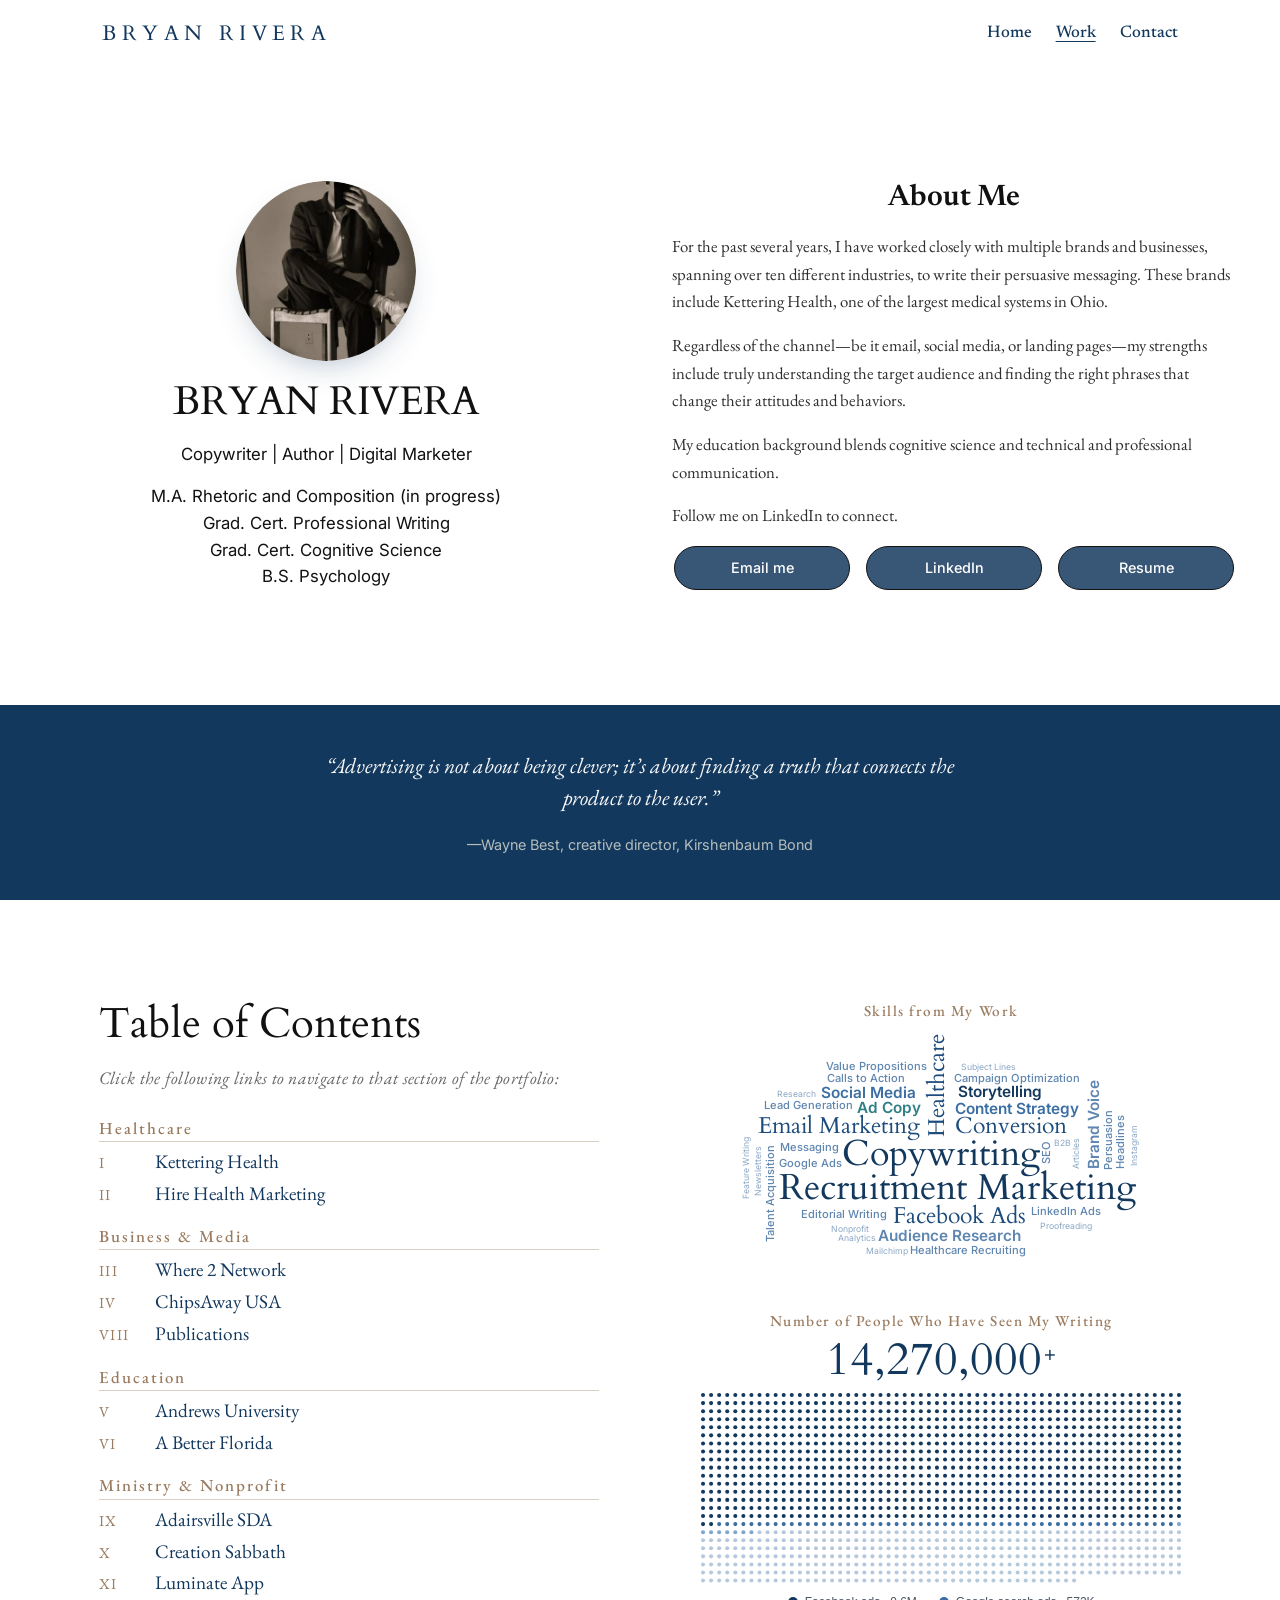
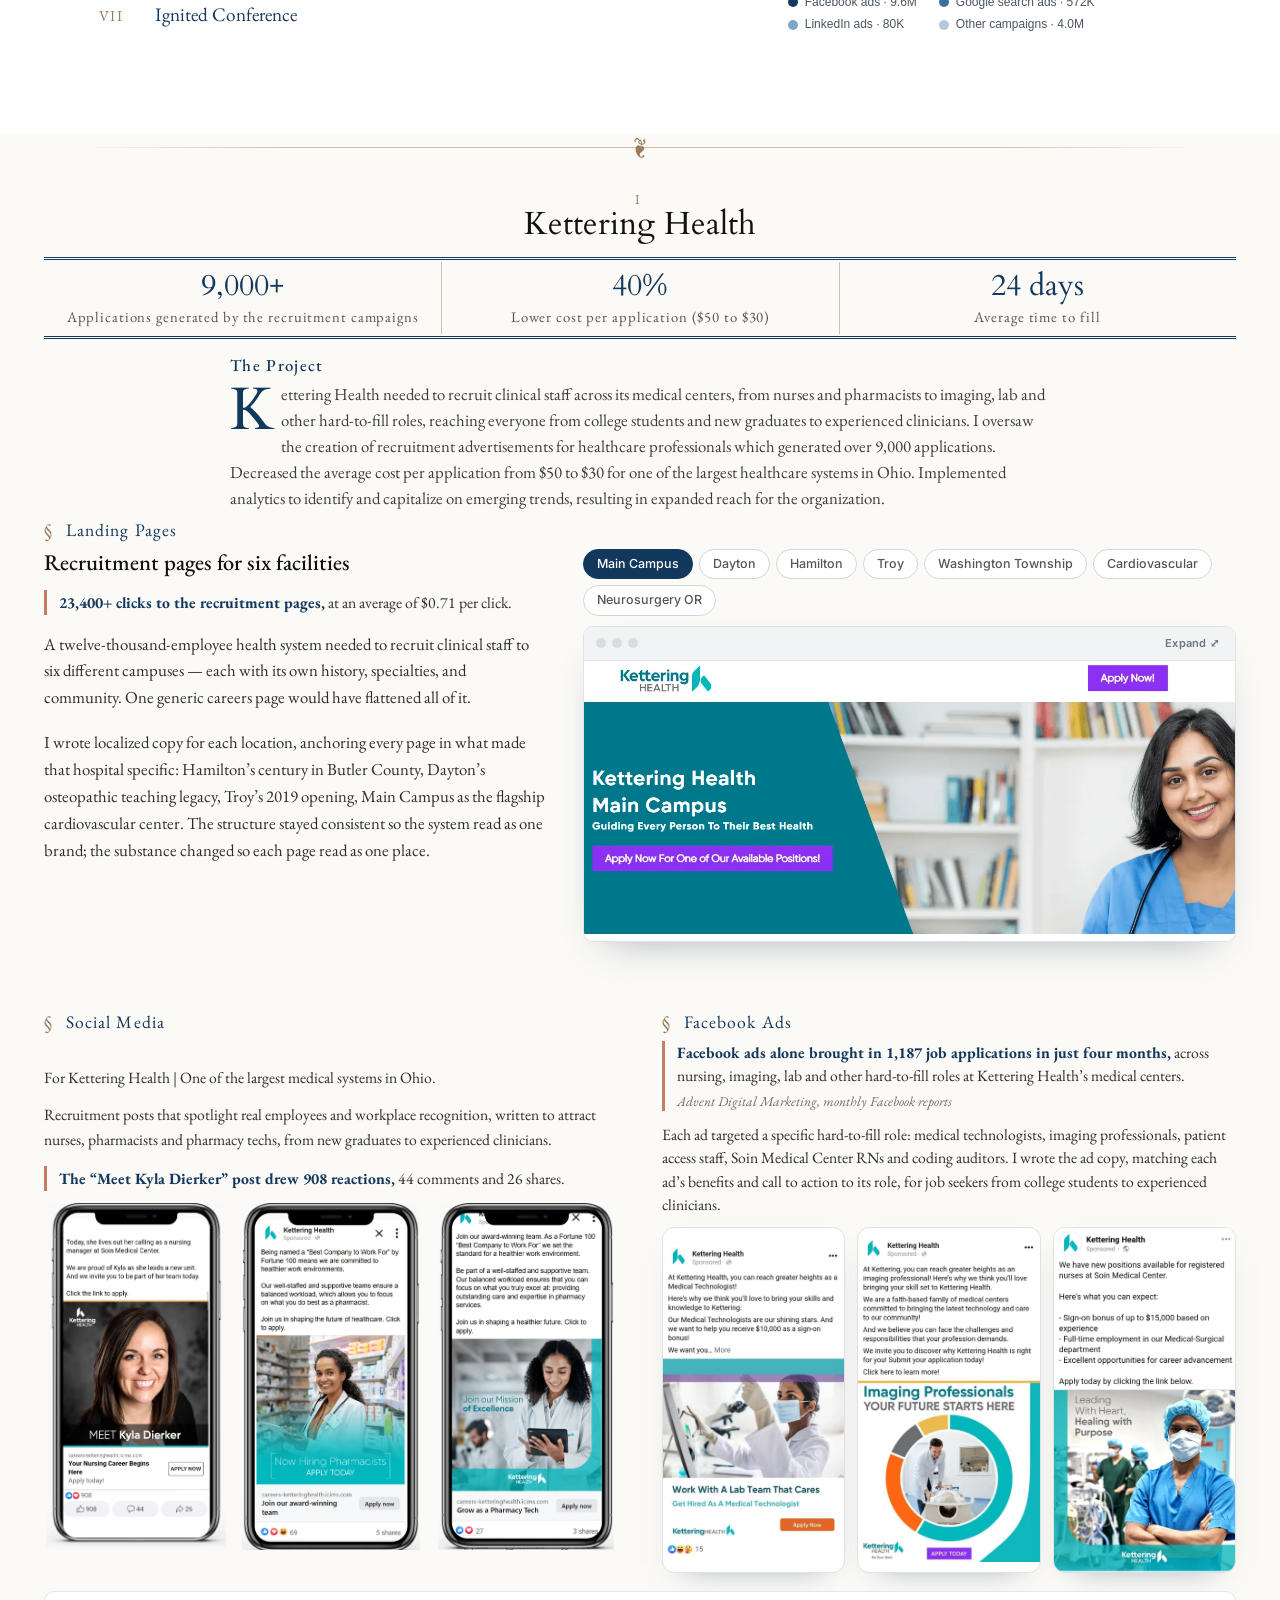
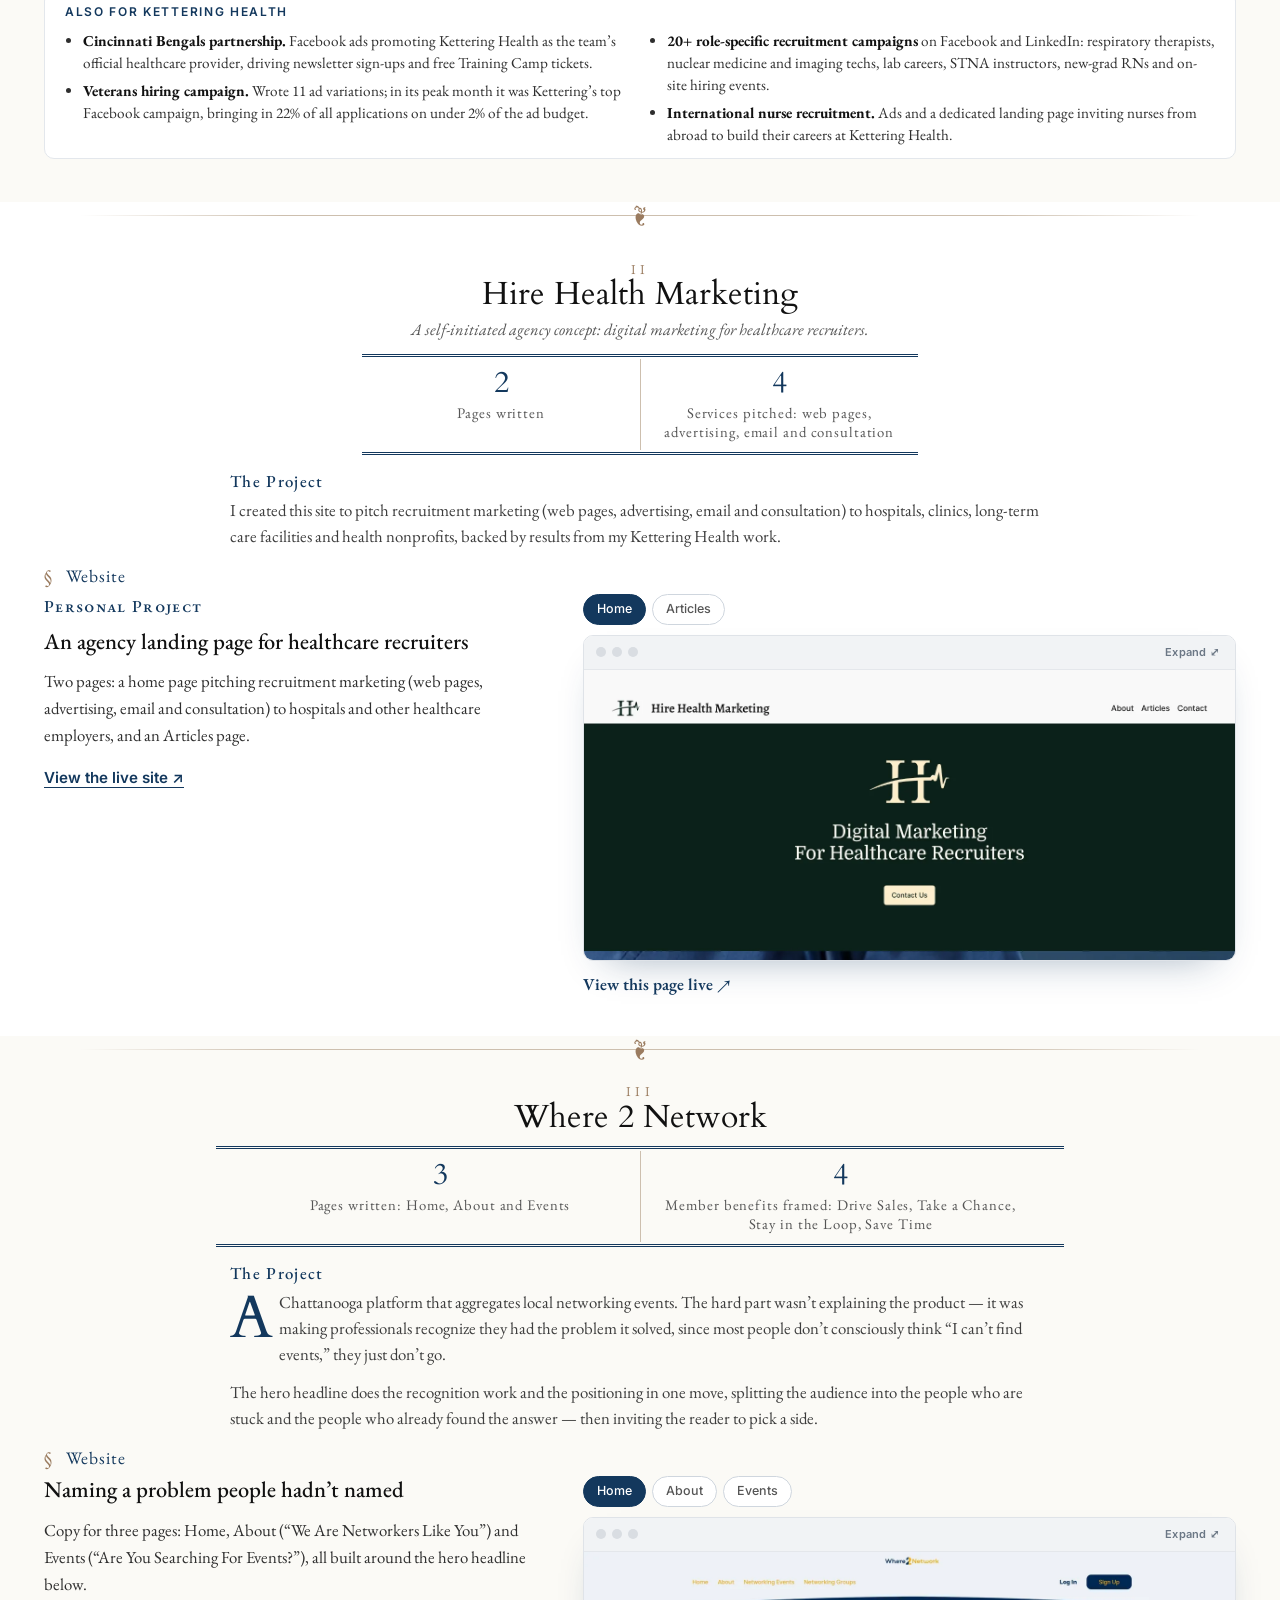
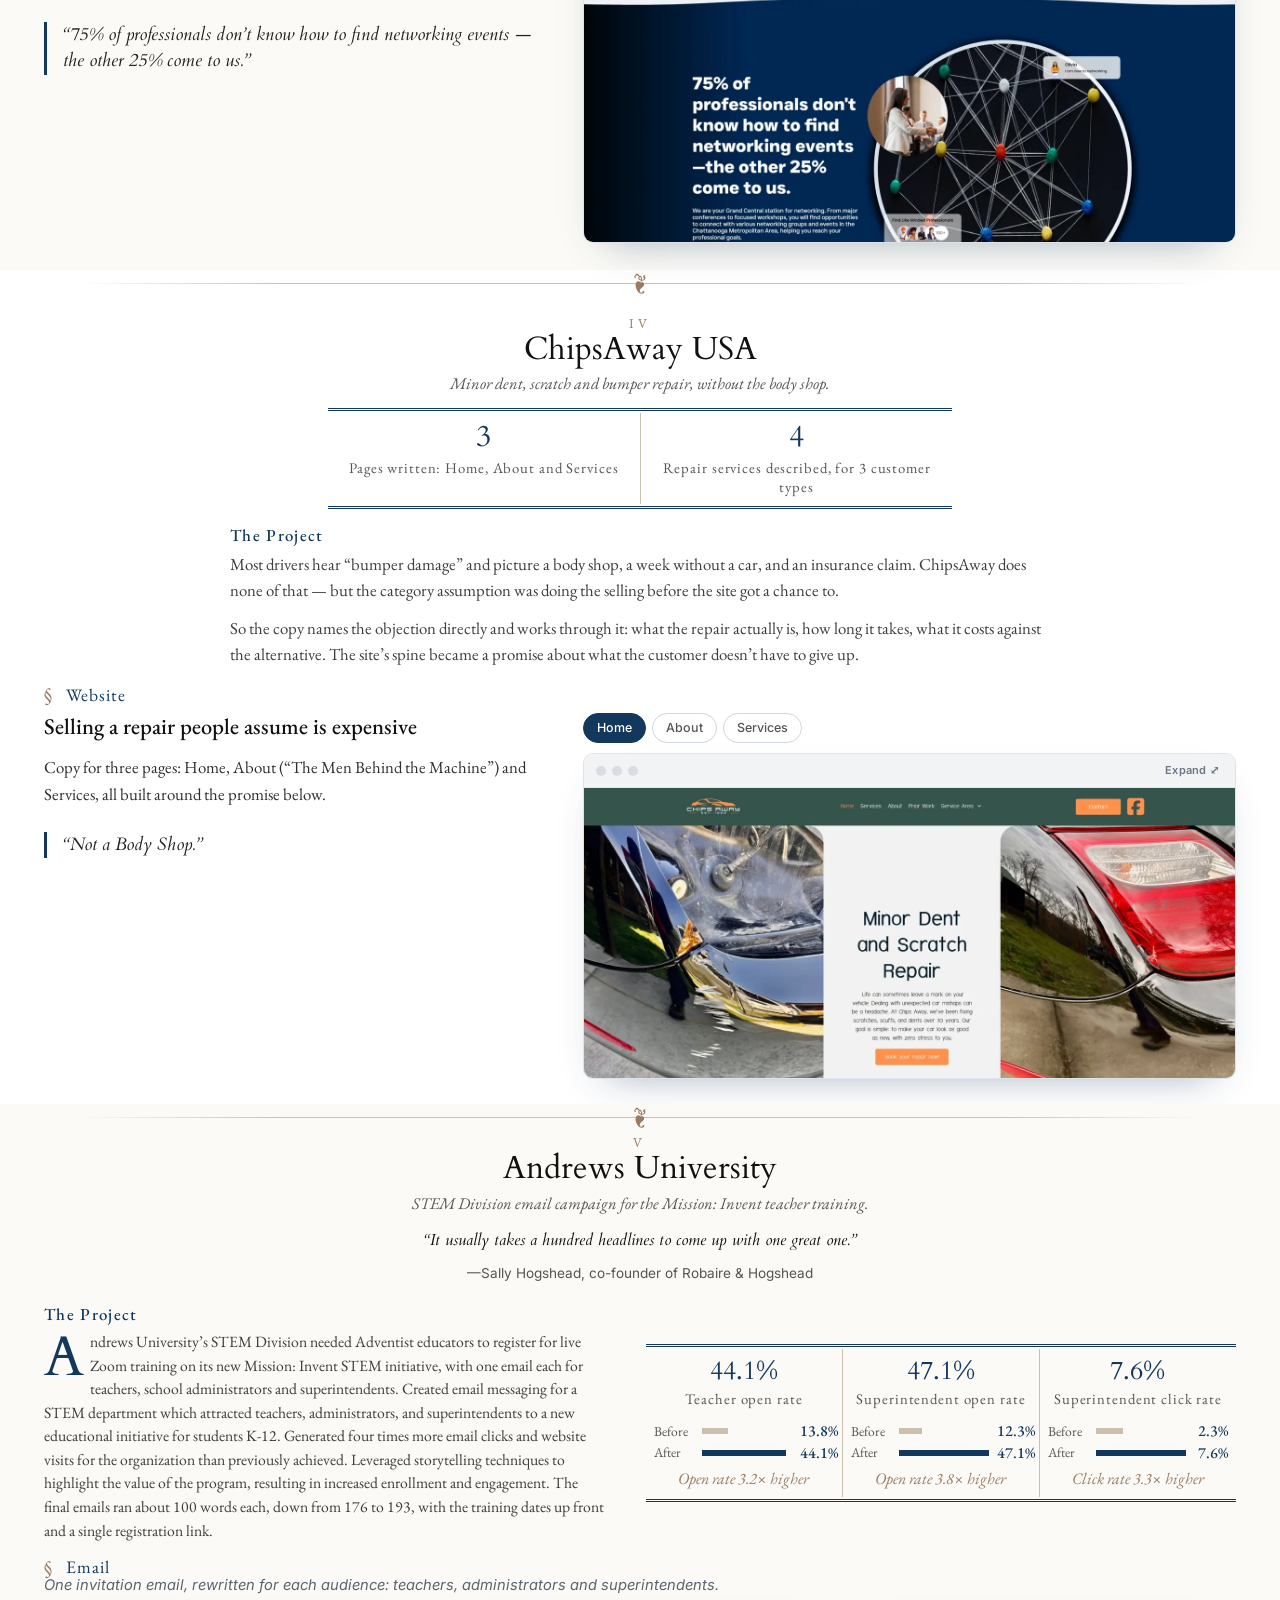
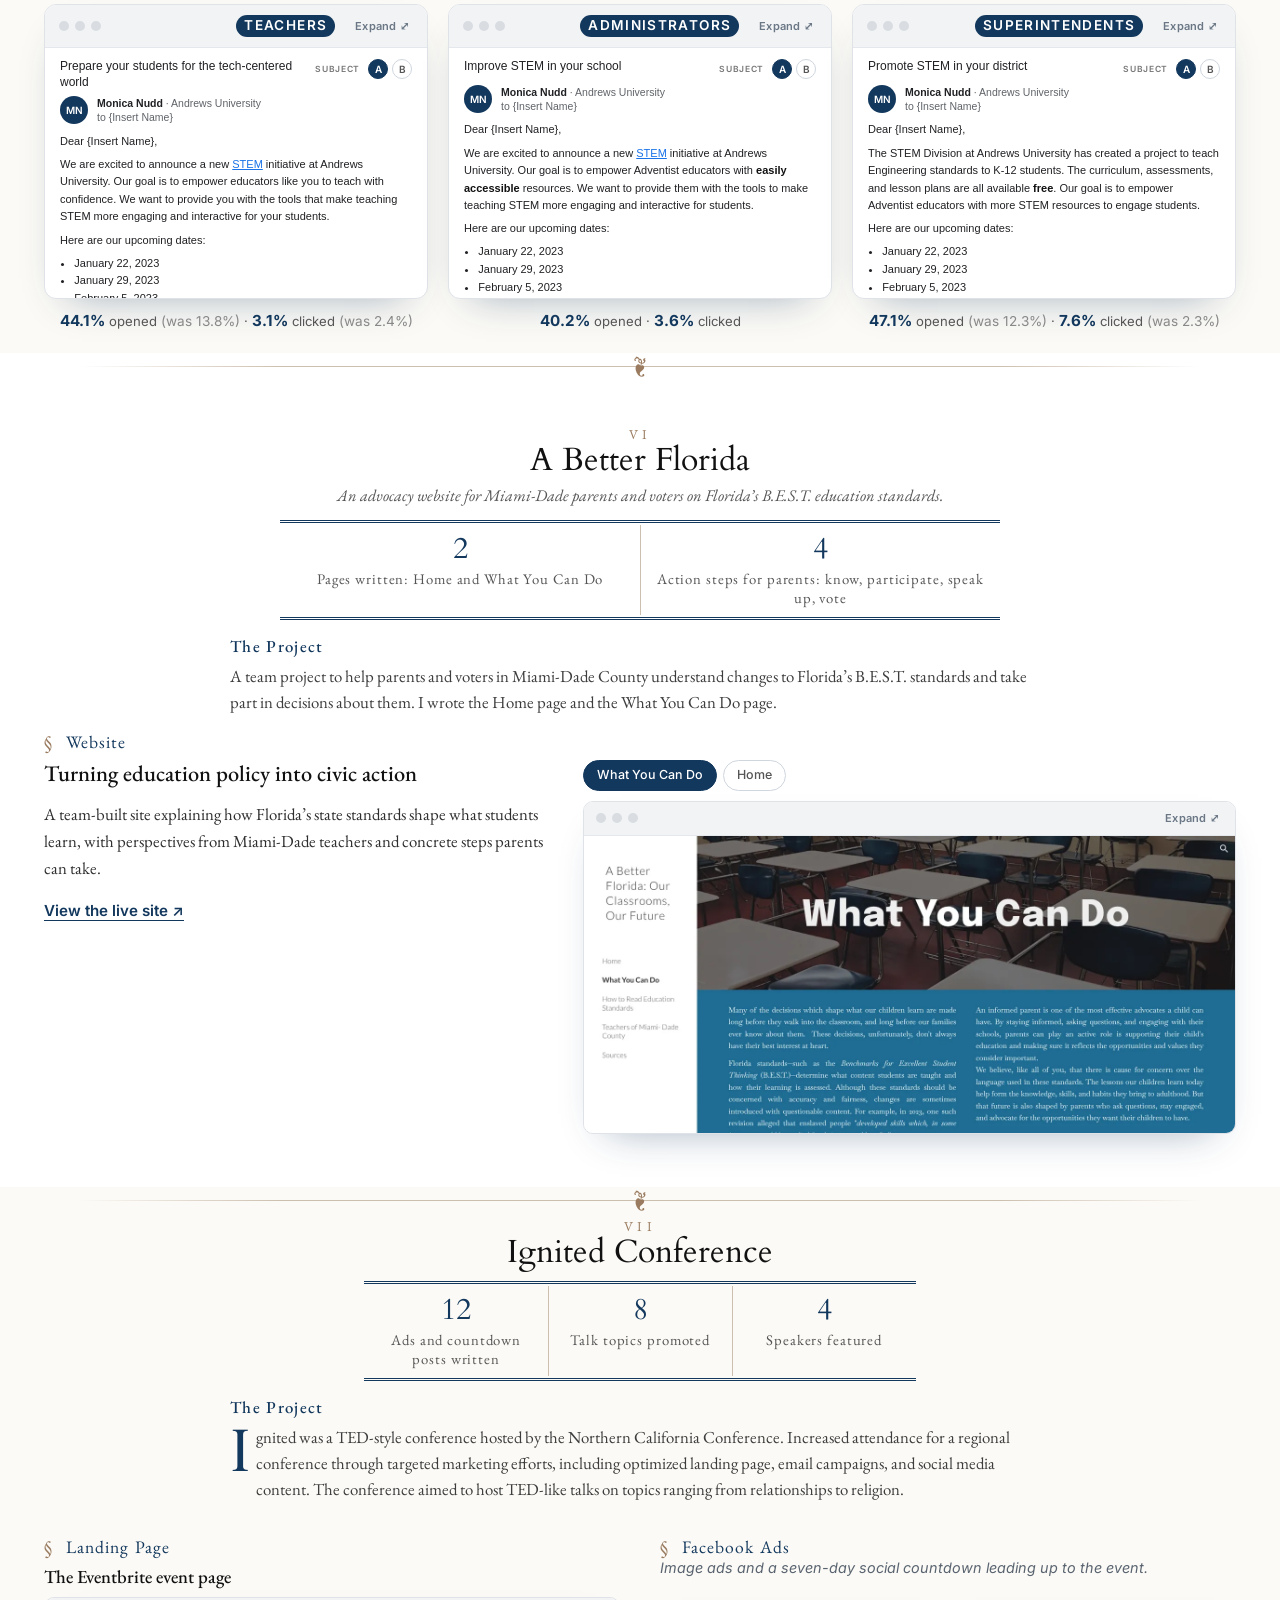
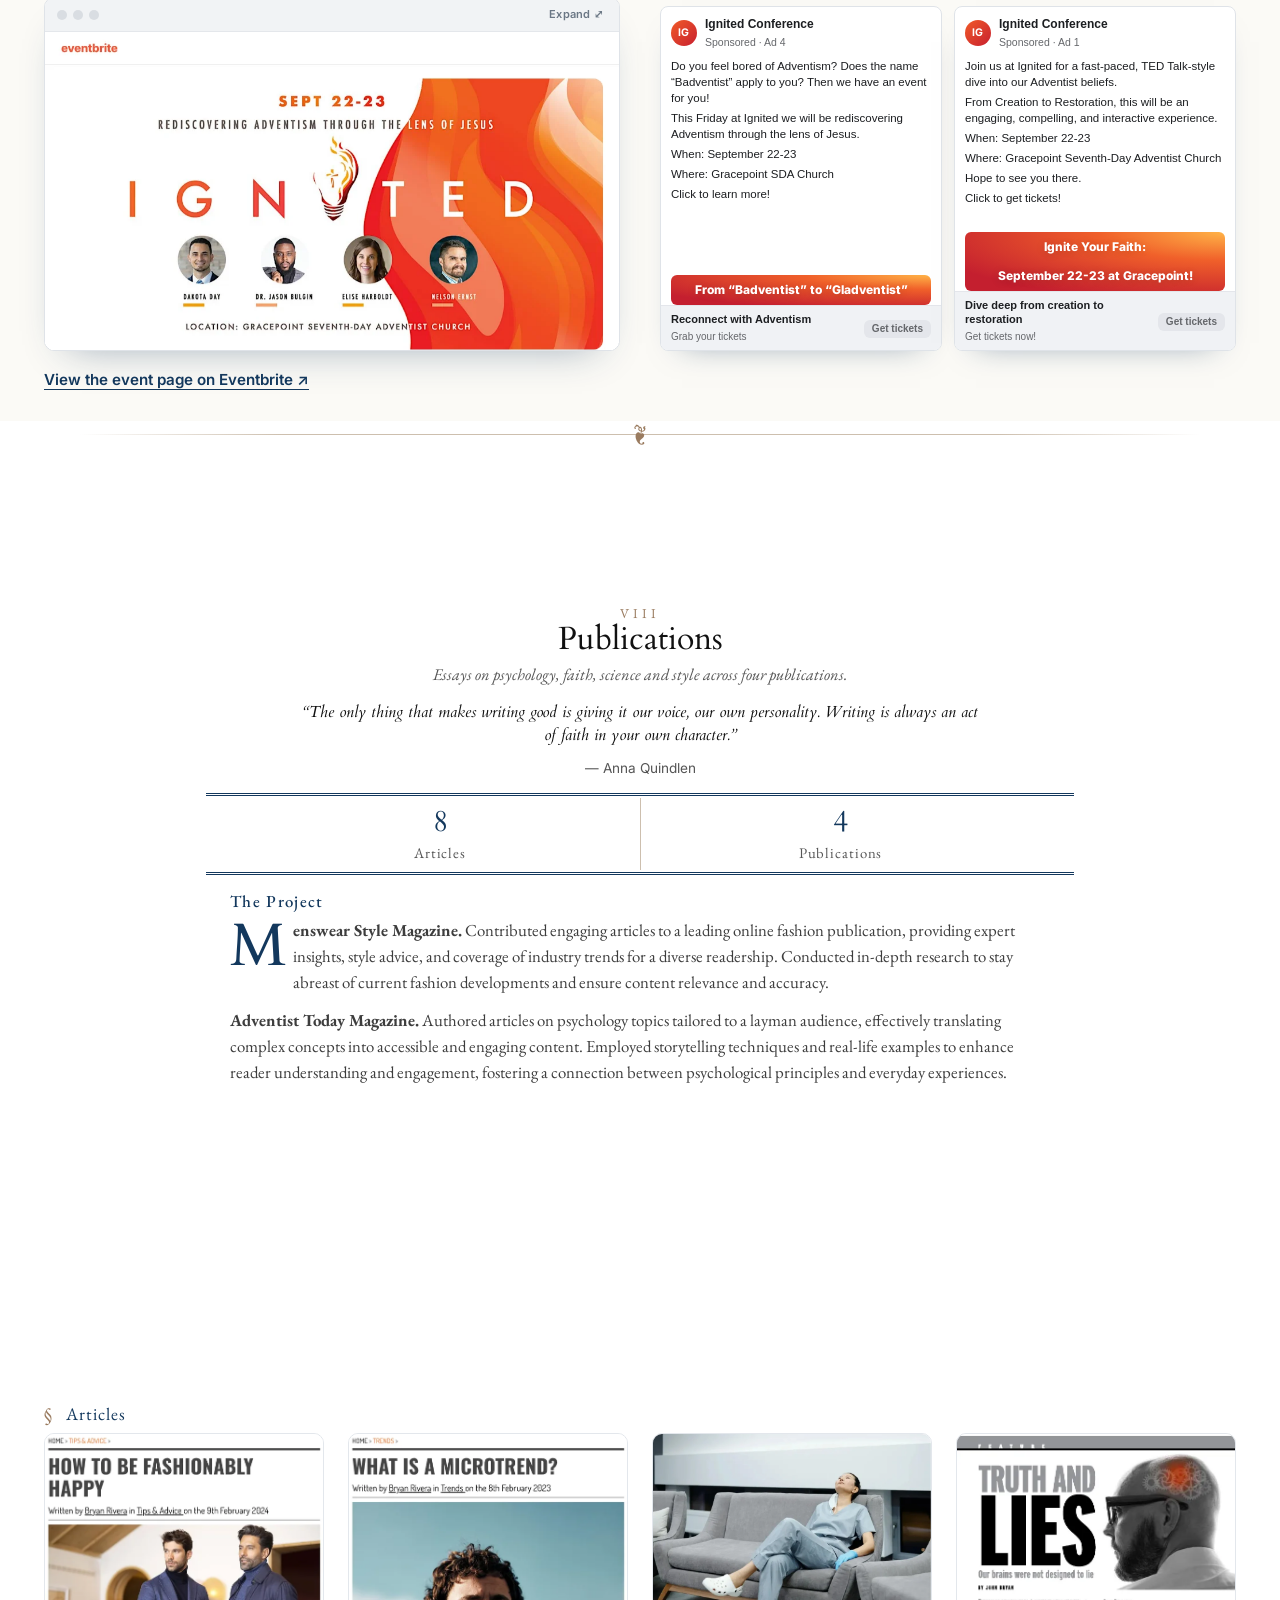
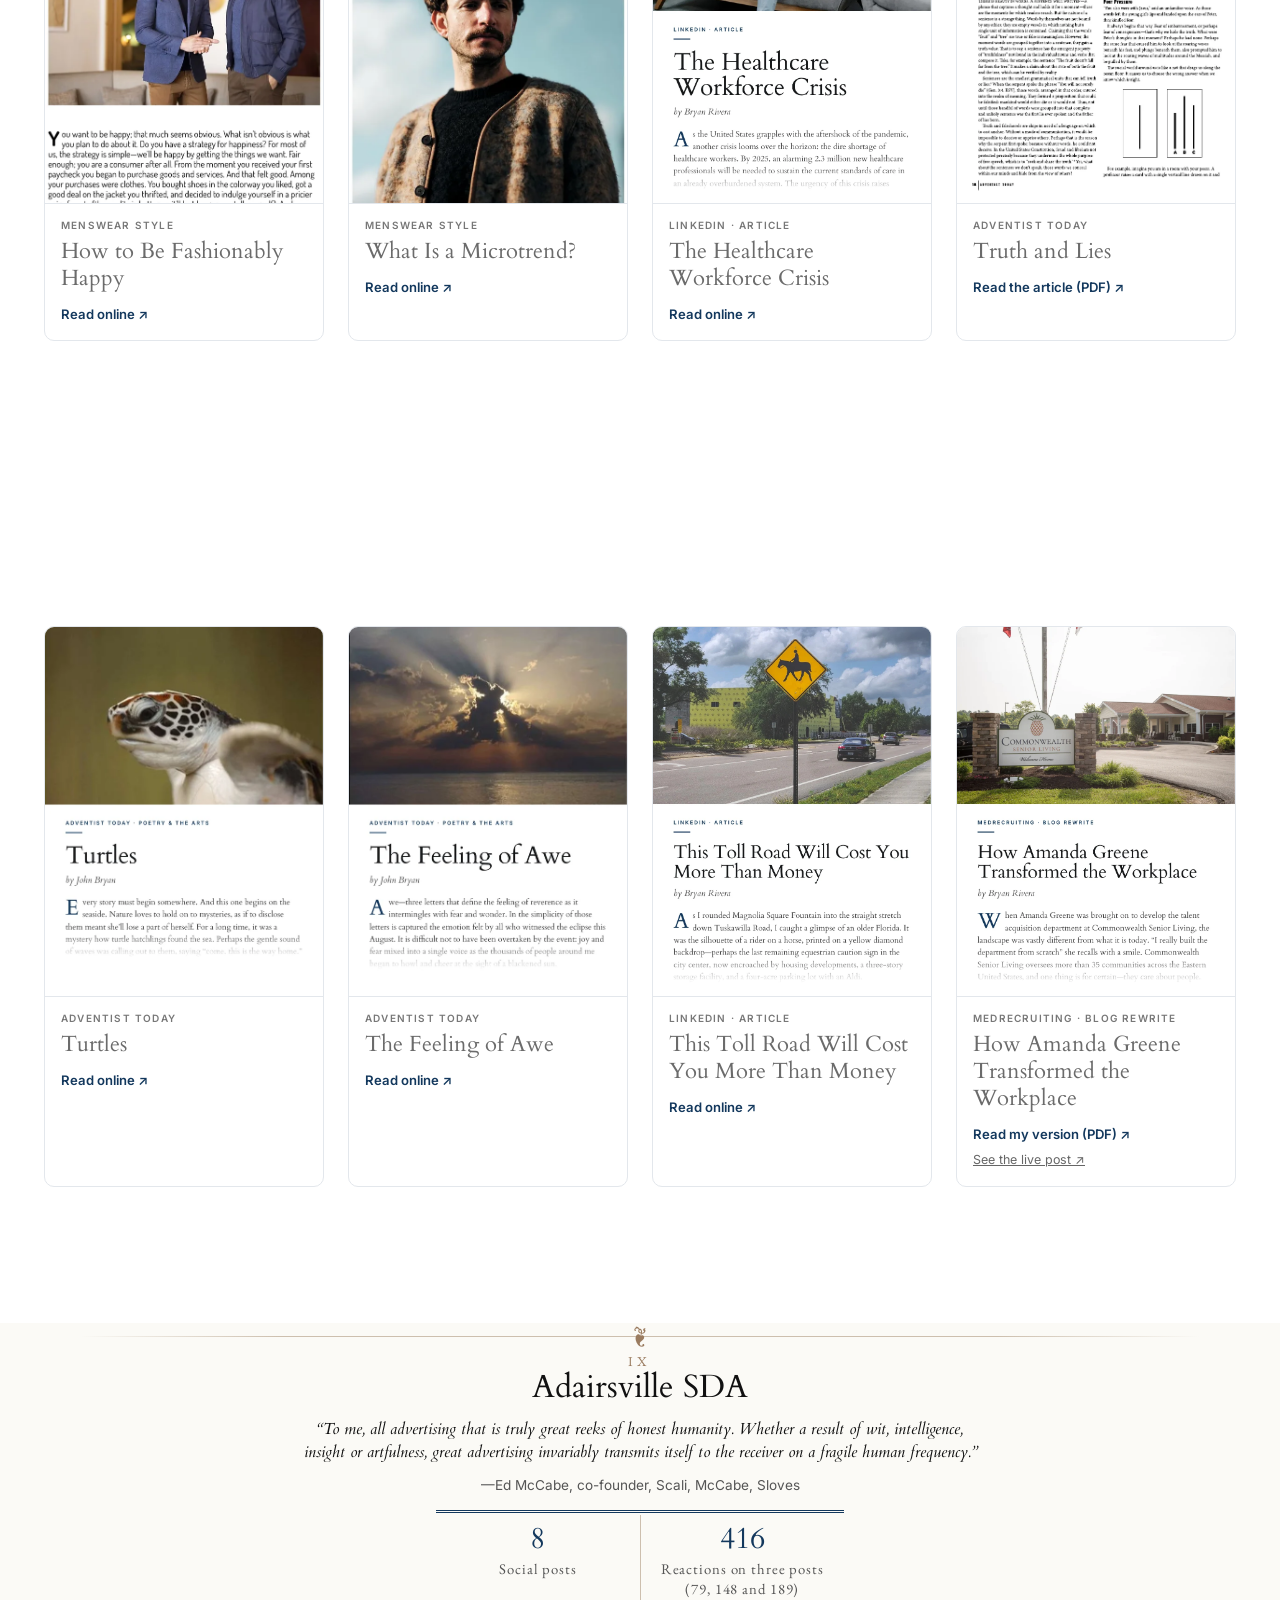
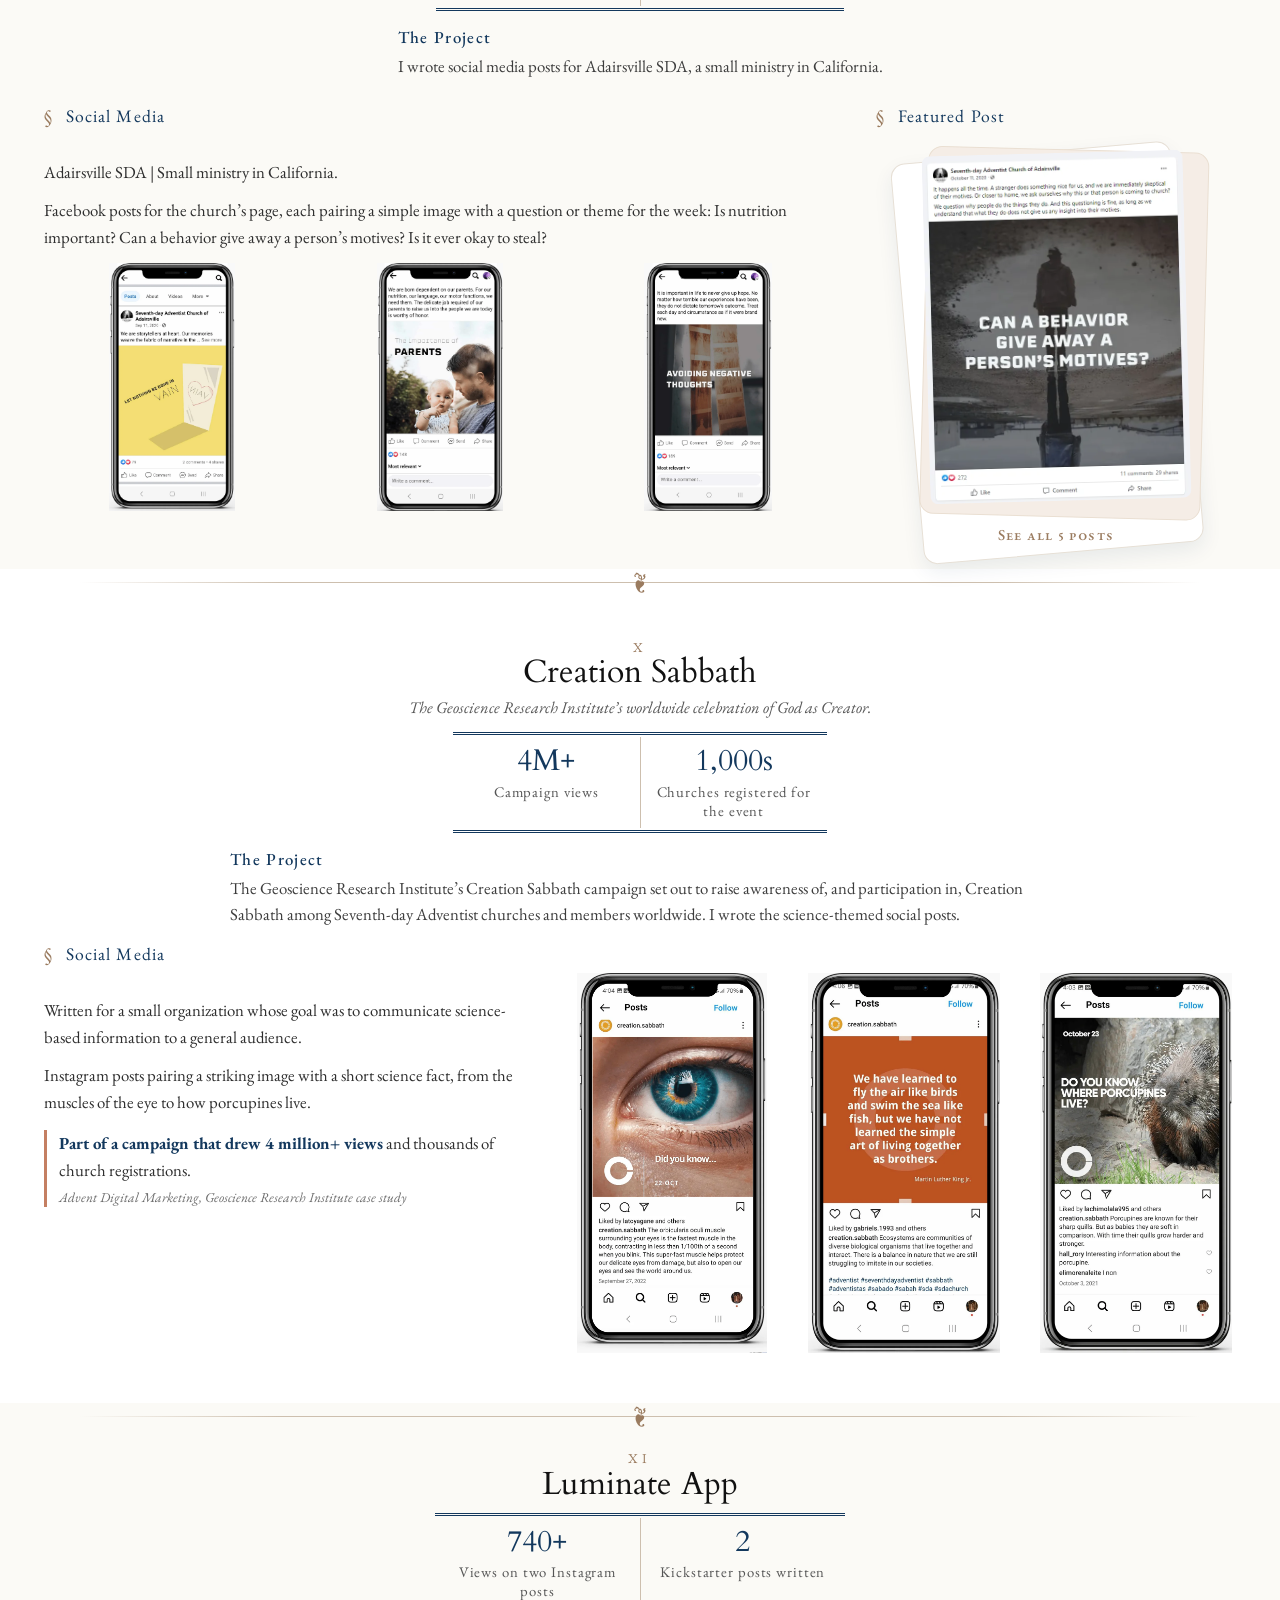
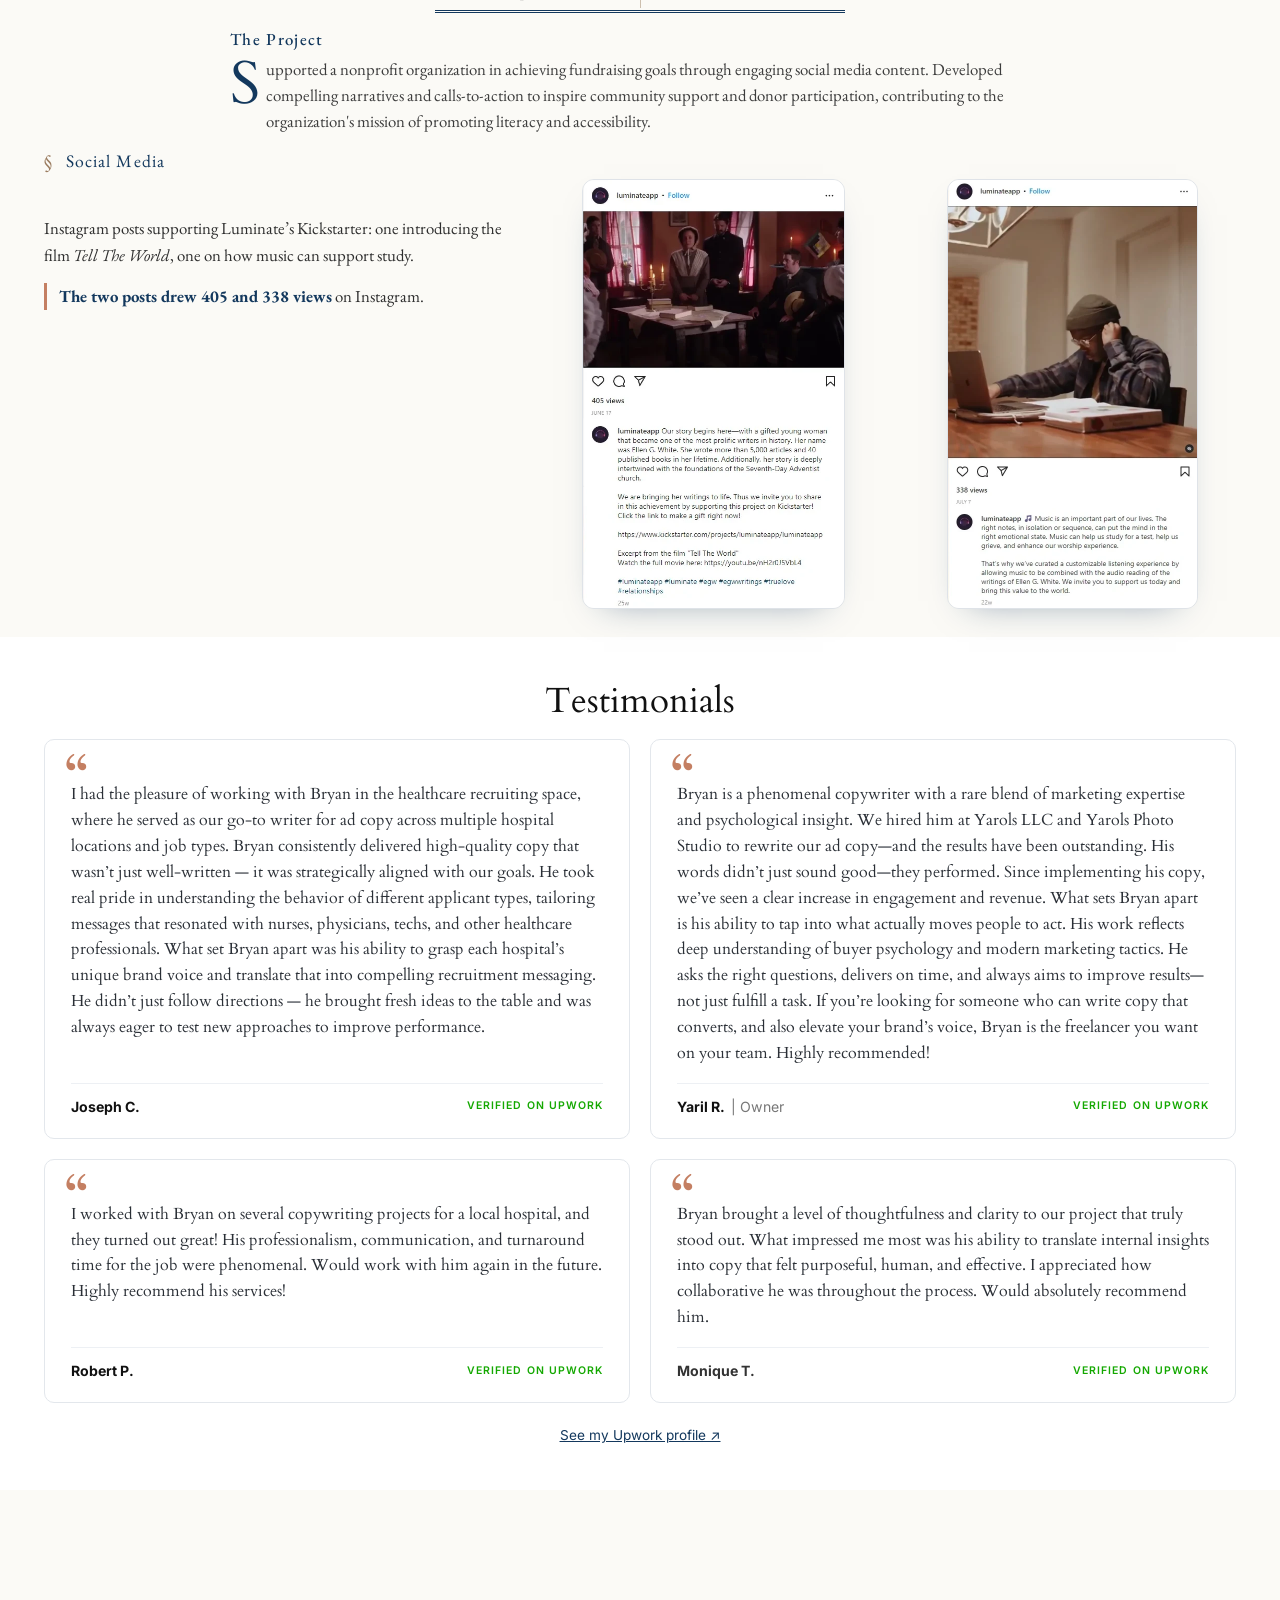
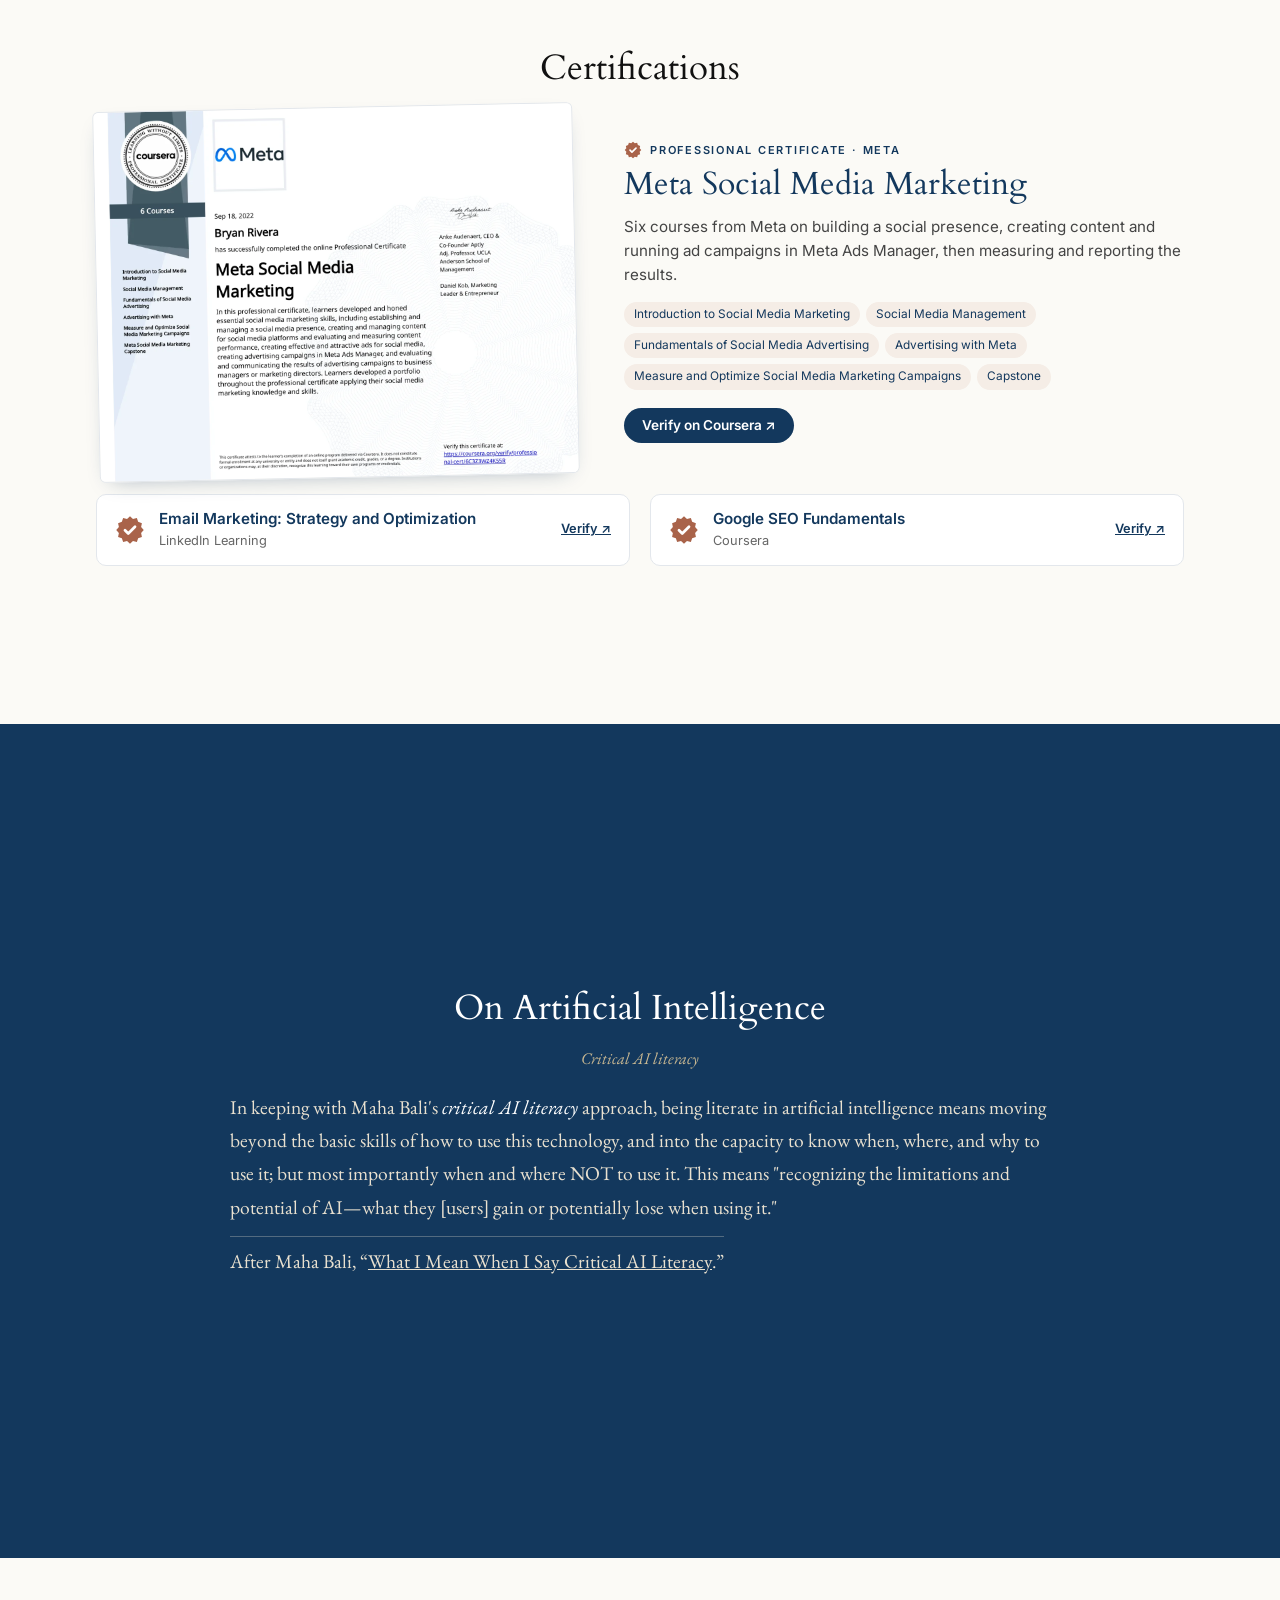
==== commit dd242c19: "Andrews emails: smaller text inside the same boxes so more of each email shows Co-Authored-By: Claud" ====
--- a/index.html
+++ b/index.html
@@ -10,7 +10,7 @@
   <link rel="preconnect" href="https://fonts.gstatic.com" crossorigin>
   <link href="https://fonts.googleapis.com/css2?family=Albert+Sans:wght@400;600&family=EB+Garamond:ital,wght@0,400;0,500;0,600;1,400&family=Cardo:ital,wght@0,400;0,700;1,400&family=Inter:wght@300;400;500;600;700&family=Newsreader:opsz,wght@6..72,400;6..72,500;6..72,600&display=swap" rel="stylesheet">
   <link rel="stylesheet" href="assets/css/style.css?v=62">
-  <link rel="stylesheet" href="assets/css/home.css?v=180">
+  <link rel="stylesheet" href="assets/css/home.css?v=183">
   <link rel="stylesheet" href="assets/css/mobile.css?v=43" media="(max-width: 820px)">
 </head>
 <body class="home" id="top">
--- a/assets/css/home.css
+++ b/assets/css/home.css
@@ -1629,3 +1629,25 @@
 .deck-close { position: absolute; top: 18px; right: 22px; padding: 8px 14px; border: 1px solid rgba(255,255,255,.4); border-radius: 999px; background: transparent; color: #fff; font: 600 13px/1 var(--body, Inter, sans-serif); cursor: pointer; }
 .lightbox.open { z-index: 90; }
 .deck-close { top: 84px; }
+/* Andrews emails (Bryan): same box size, smaller text so more of each email shows without scrolling */
+@media (min-width: 821px) {
+  .trio-mail .mail-pane { font-size: 11px !important; line-height: 1.42 !important; padding: 11px 15px 13px !important; }
+  .trio-mail .mail-subject { font-size: 12px !important; line-height: 1.3 !important; }
+  .trio-mail .mail-subject-row { gap: 8px; }
+  .trio-mail .ab { font-size: 8.5px; } .trio-mail .ab button { width: 20px; height: 20px; font-size: 10px; }
+  .trio-mail .mail-from { margin: 6px 0 8px !important; gap: 9px; font-size: 10.5px; line-height: 1.35; }
+  .trio-mail .mail-from .avatar { width: 28px; height: 28px; font-size: 10px; }
+  .trio-mail .mail-body p { margin: 0 0 .5em !important; }
+  .trio-mail .mail-body ul, .trio-mail .mail-body ol { margin: 0 0 .5em !important; padding-left: 1.3em; }
+  .trio-mail .mail-body li { margin: 0 !important; }
+  /* expanded view stays comfortable to read */
+  .xp-open .trio-mail .mail-pane, .trio-mail.xp-open .mail-pane { font-size: 14px !important; line-height: 1.55 !important; padding: 18px 22px !important; }
+  .xp-open .trio-mail .mail-subject, .trio-mail.xp-open .mail-subject { font-size: 15px !important; }
+  .xp-open .trio-mail .mail-from, .trio-mail.xp-open .mail-from { font-size: 13px; }
+  .xp-open .trio-mail .mail-from .avatar, .trio-mail.xp-open .mail-from .avatar { width: 38px; height: 38px; font-size: 12px; }
+}
+@media (min-width: 821px) {
+  .trio-mail .mail-body { font-size: 1em !important; }
+  .trio-mail .ab span { font-size: inherit !important; color: inherit; }
+}
+@media (min-width: 821px) { .trio-mail .mail-from span:not(.avatar) { font-size: inherit !important; } }
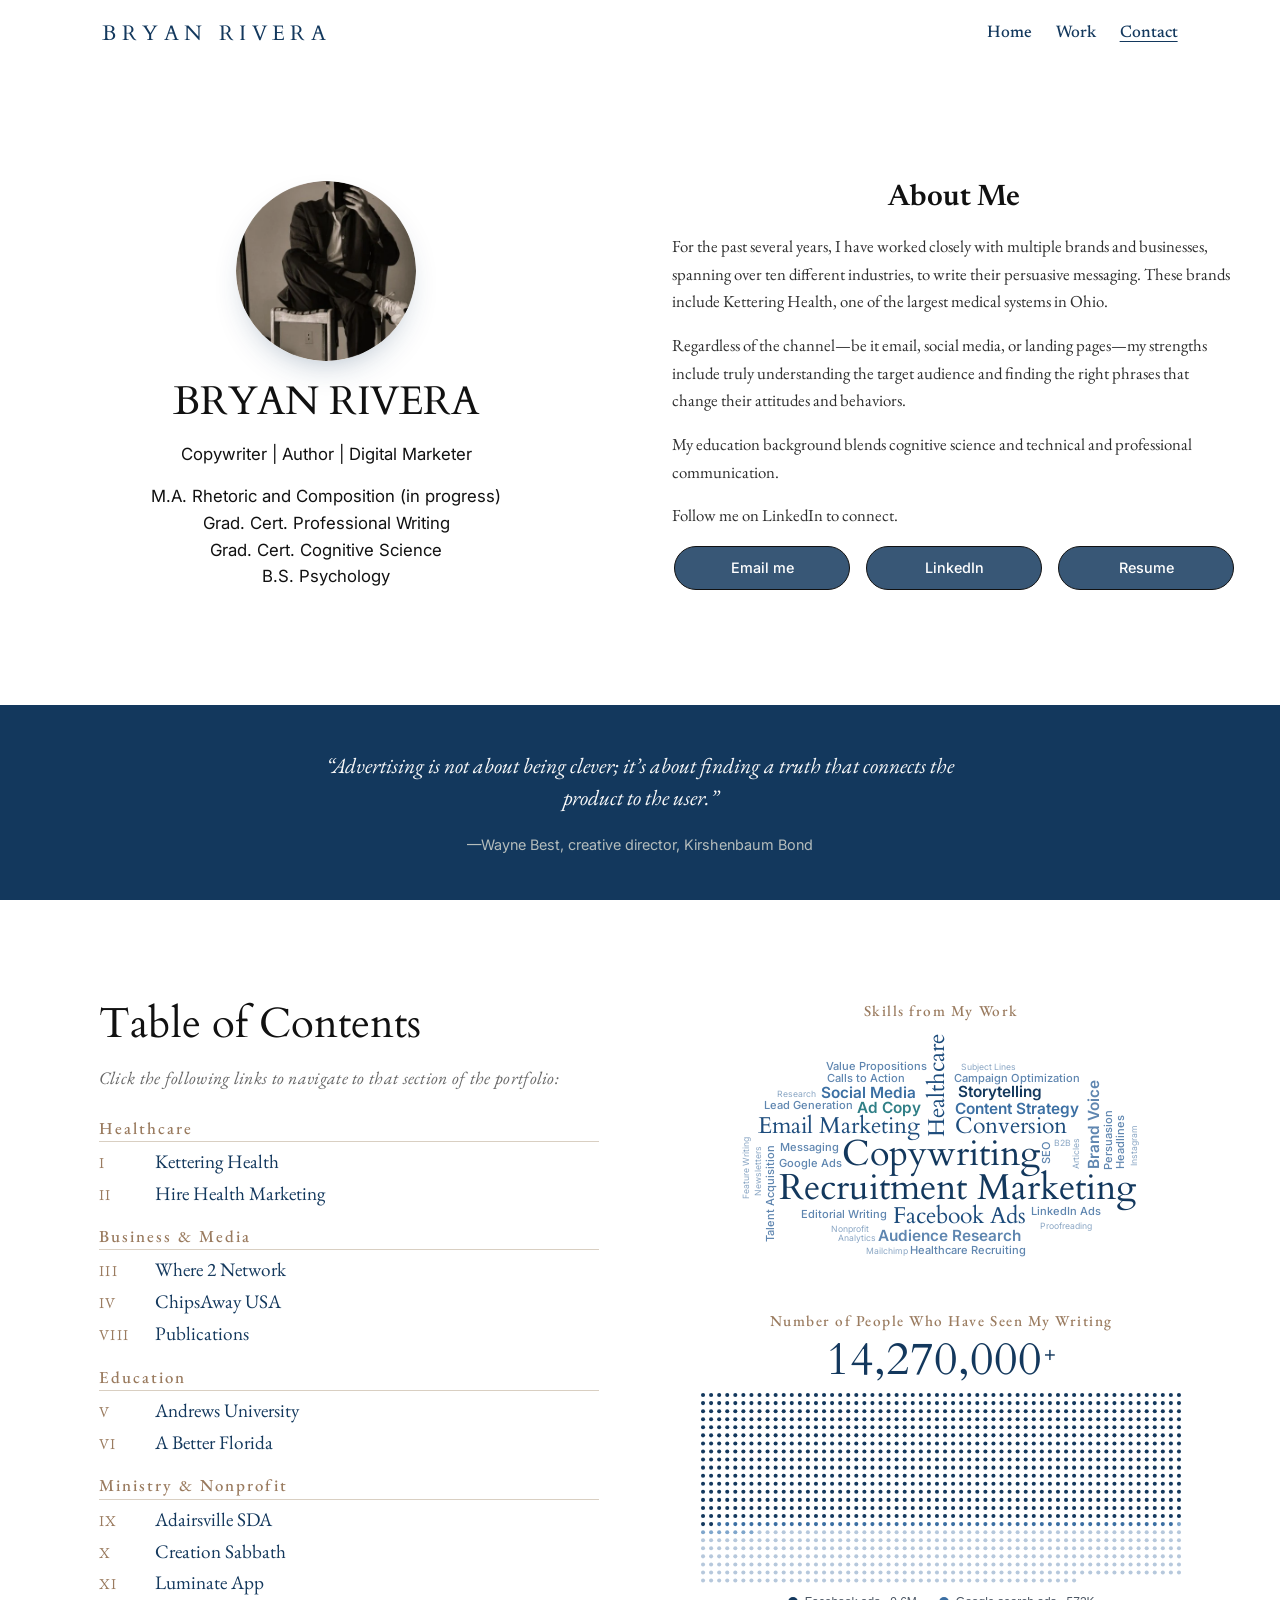
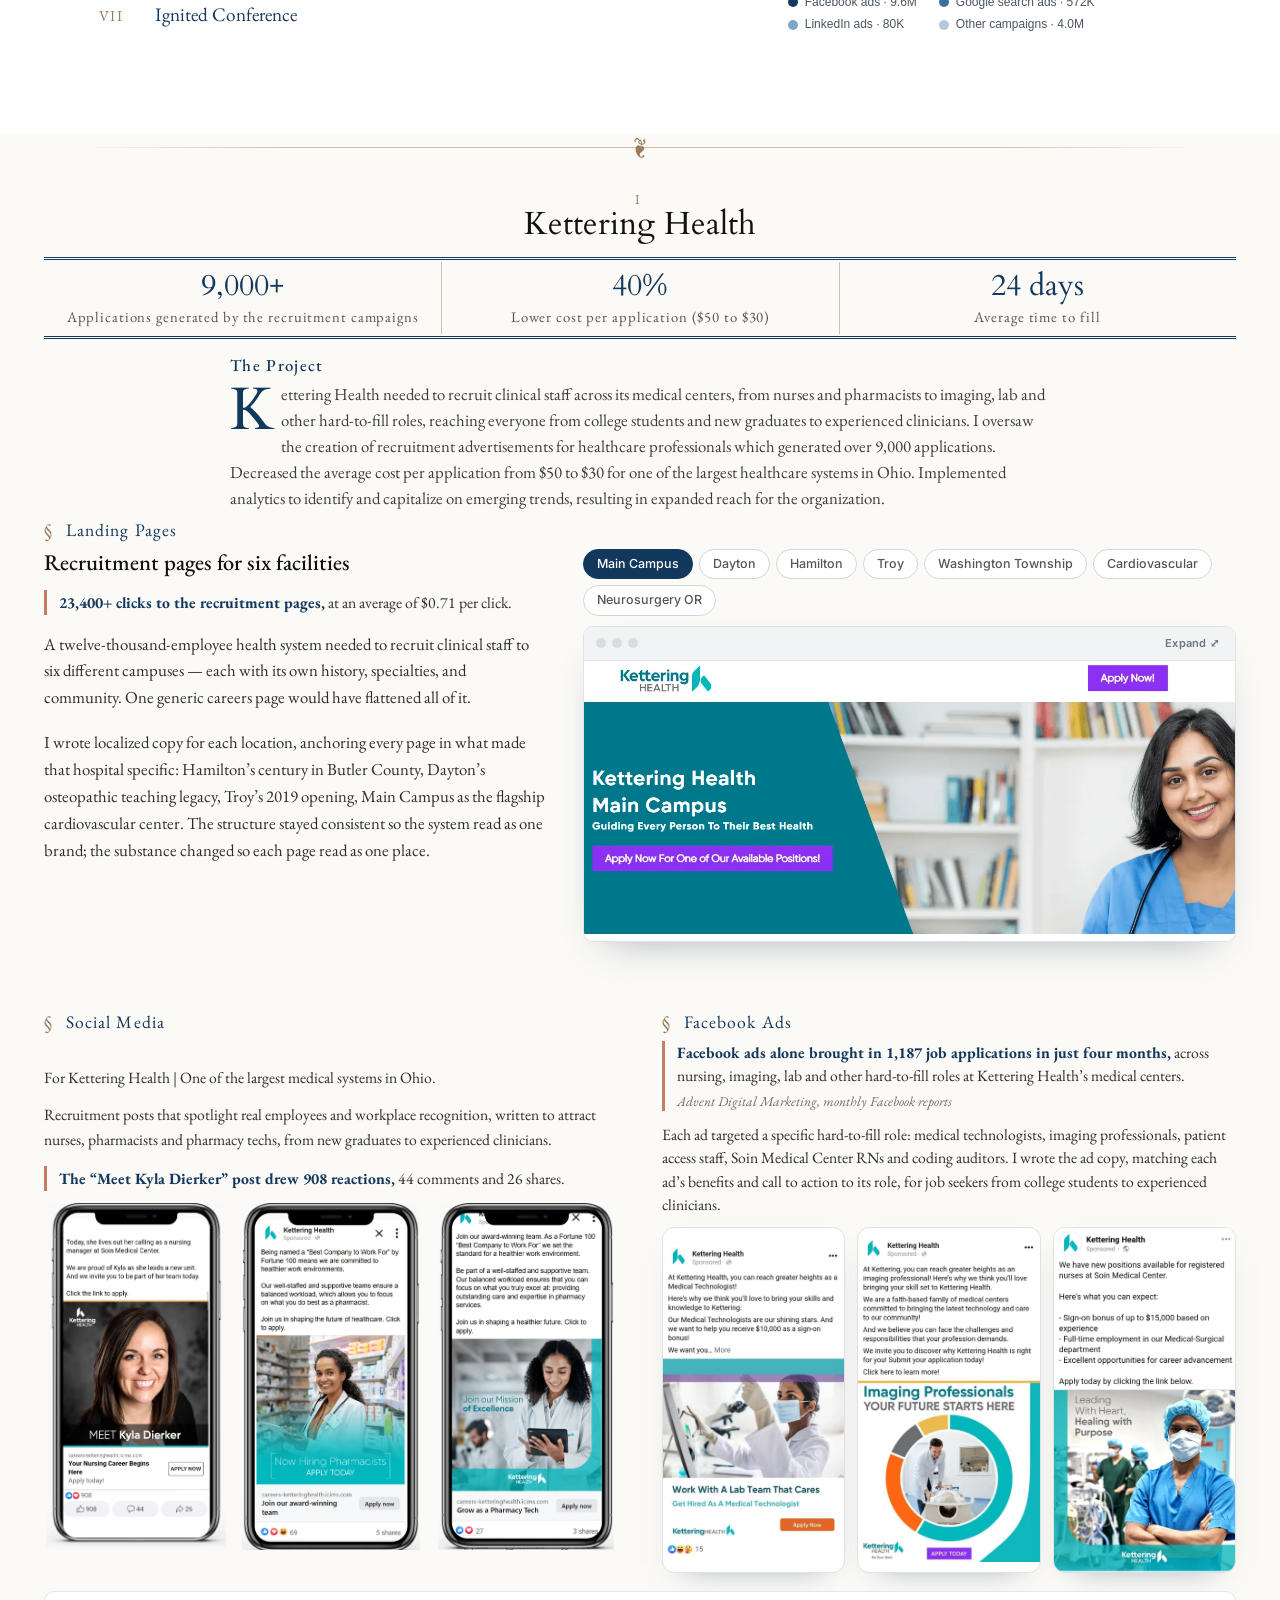
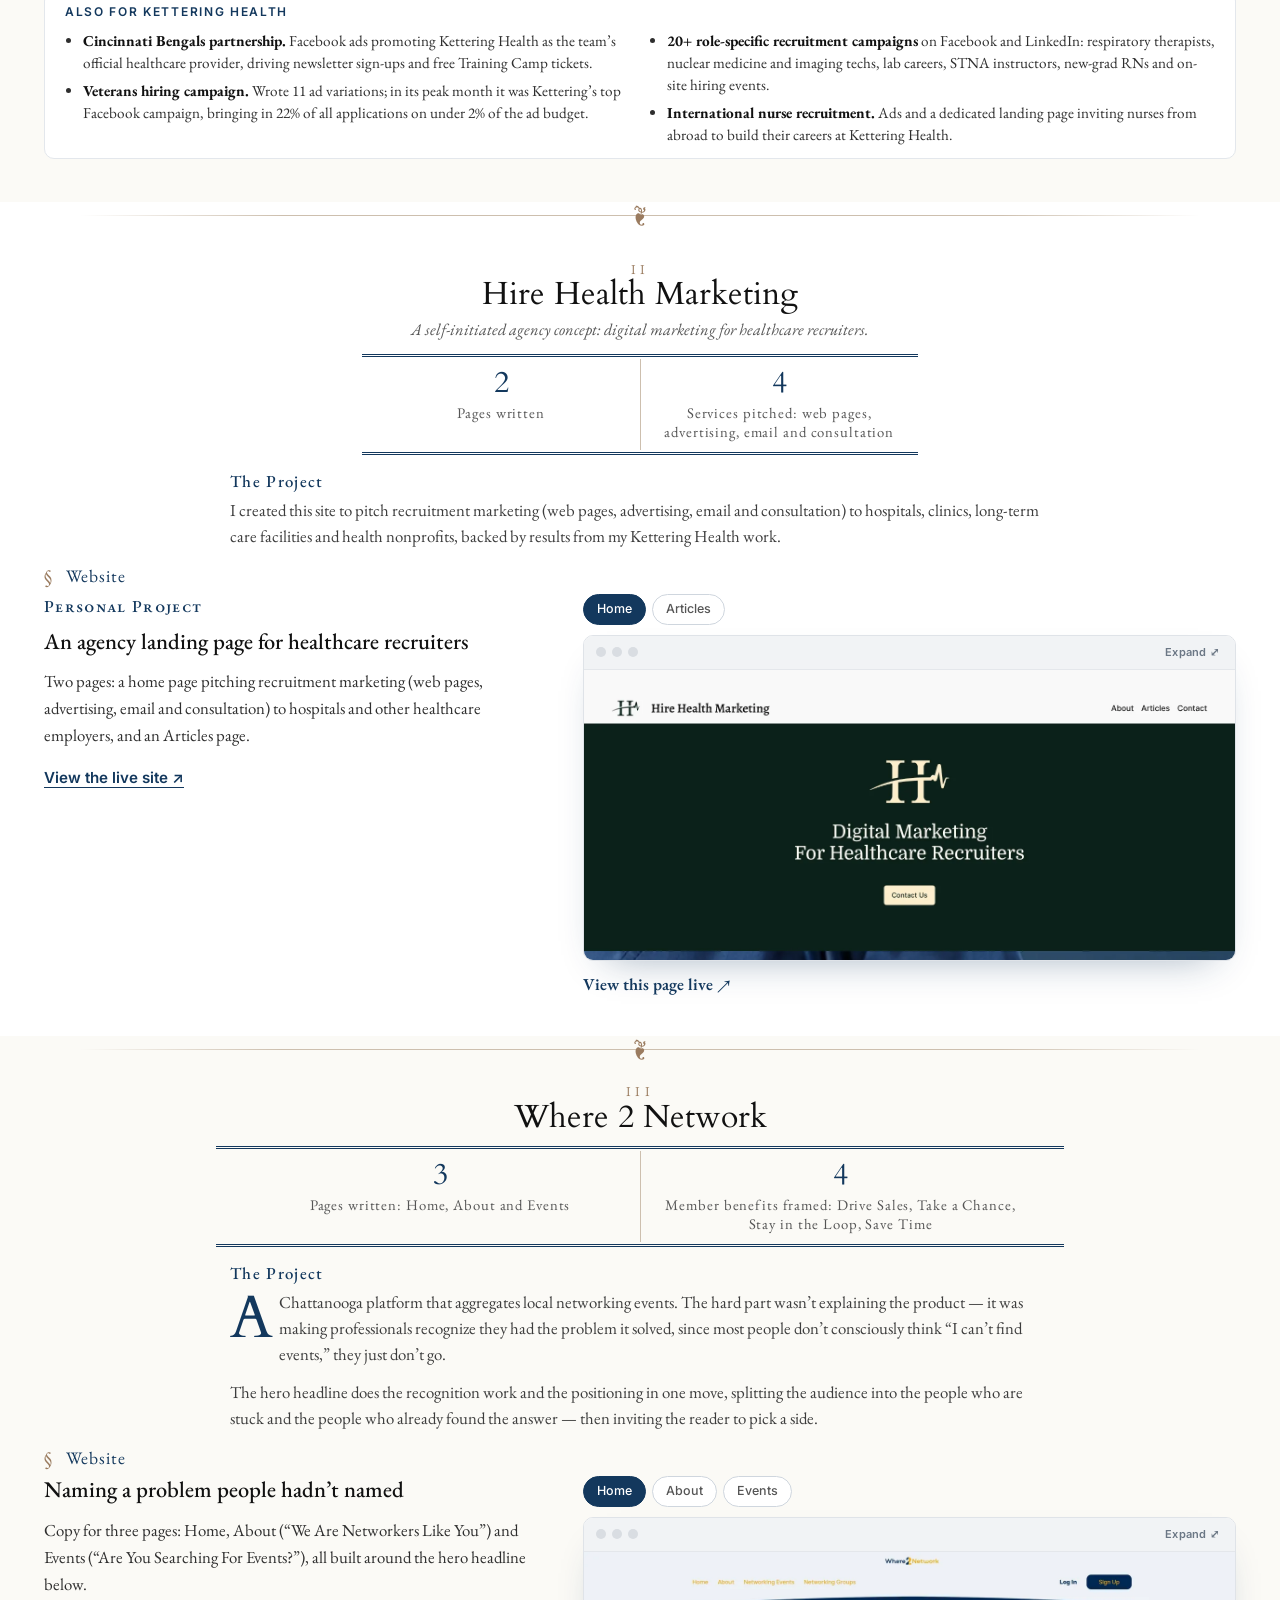
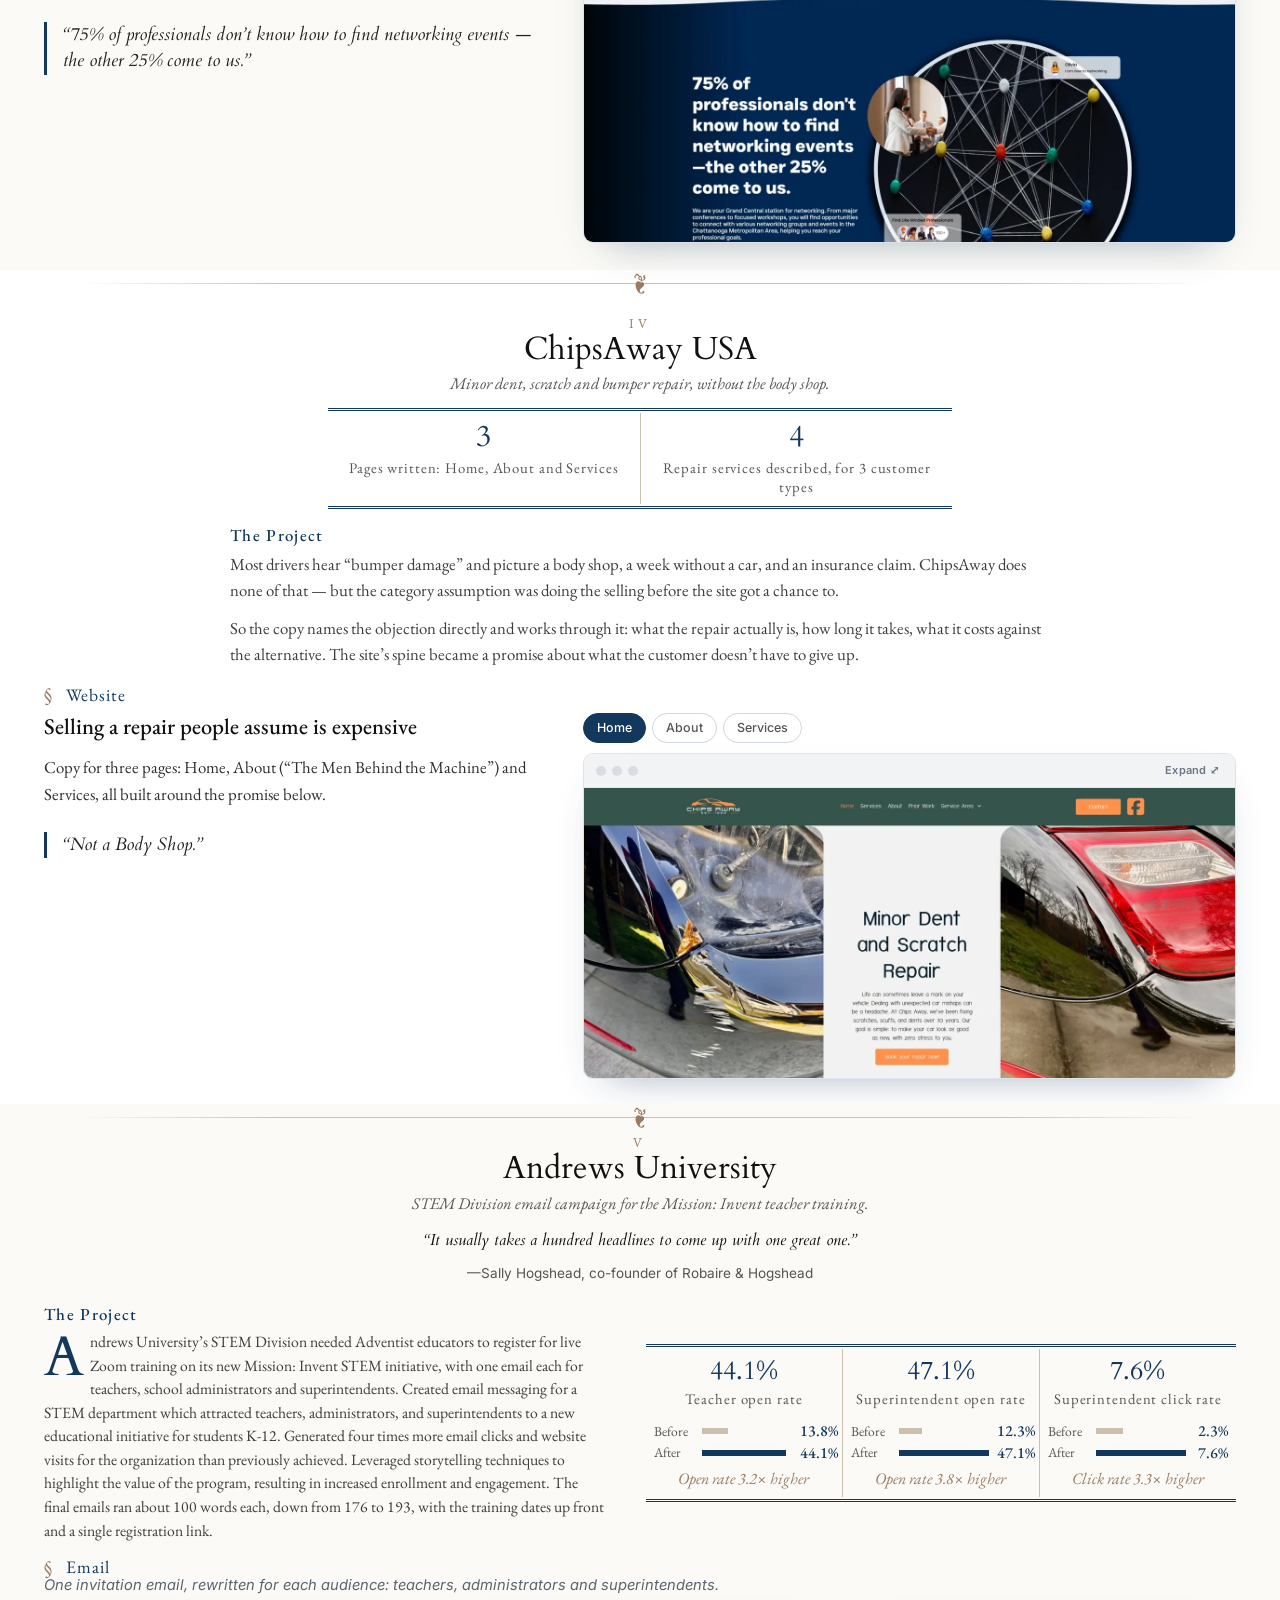
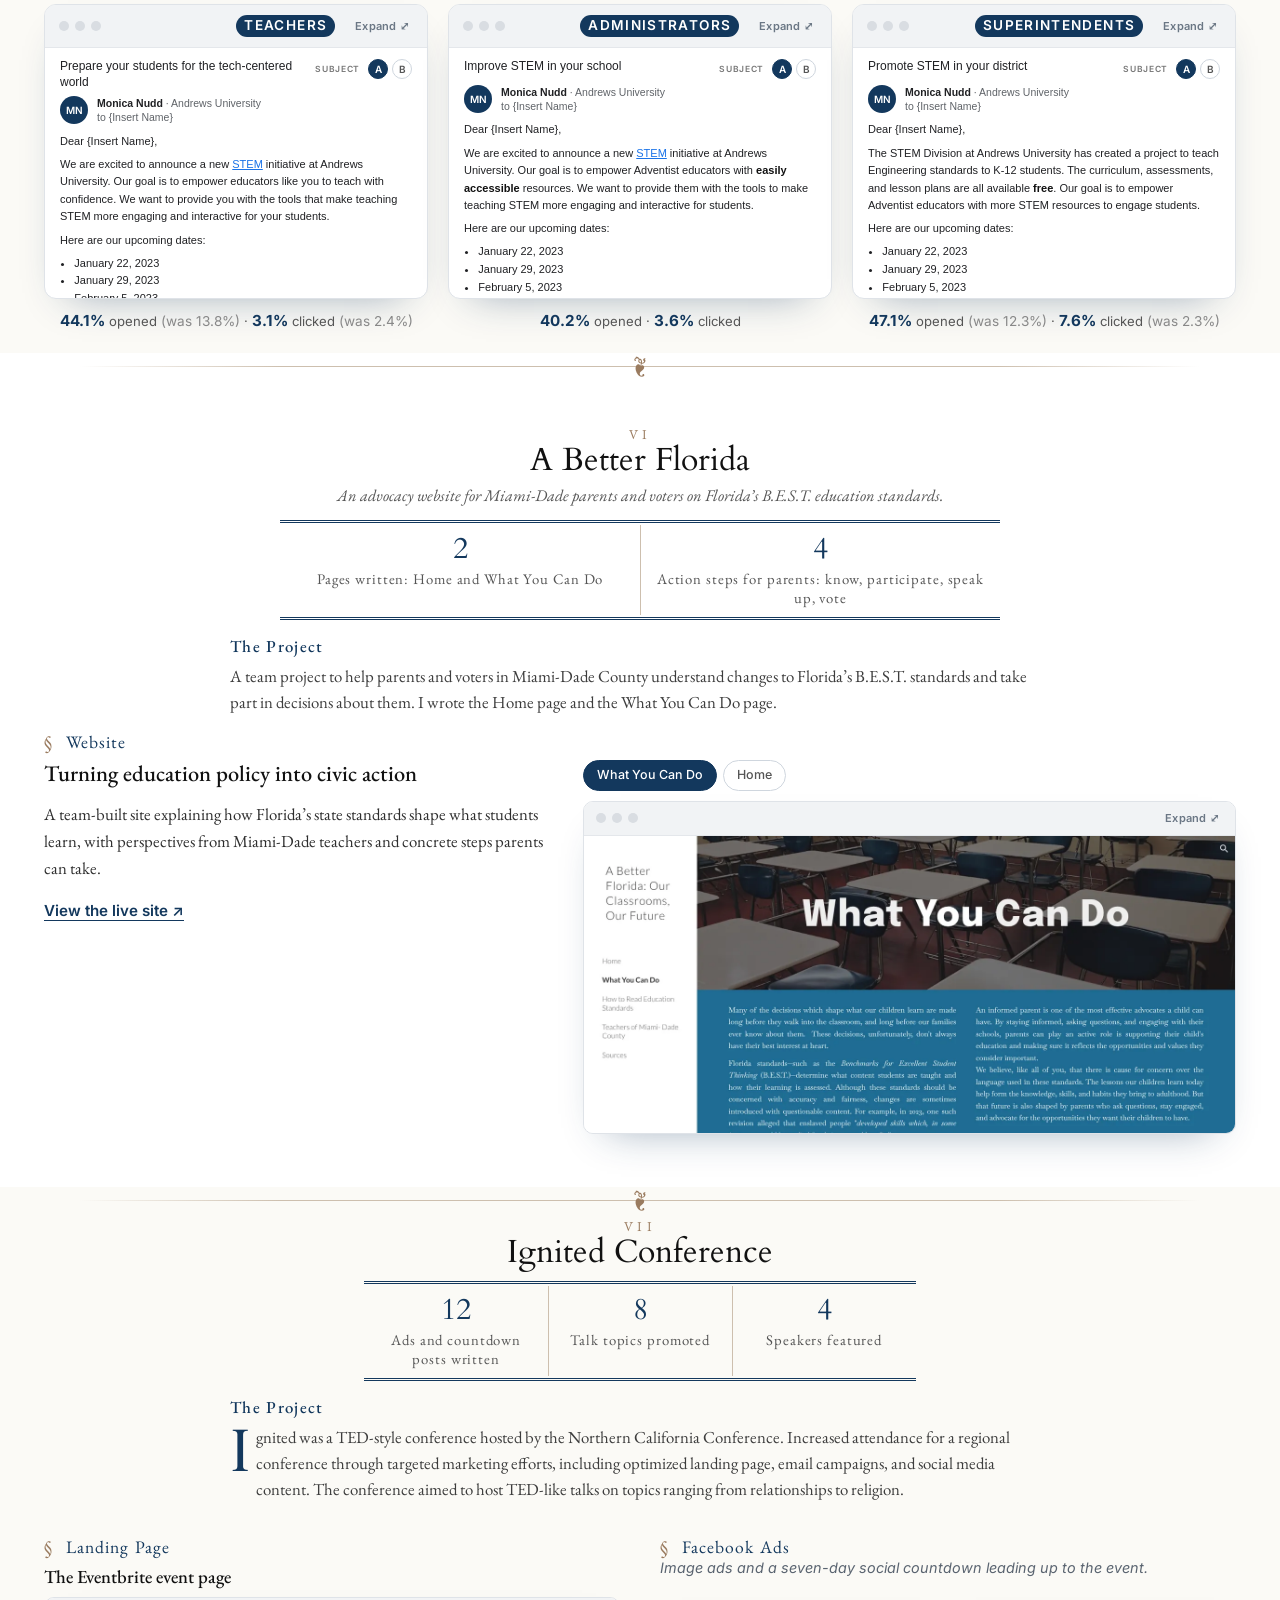
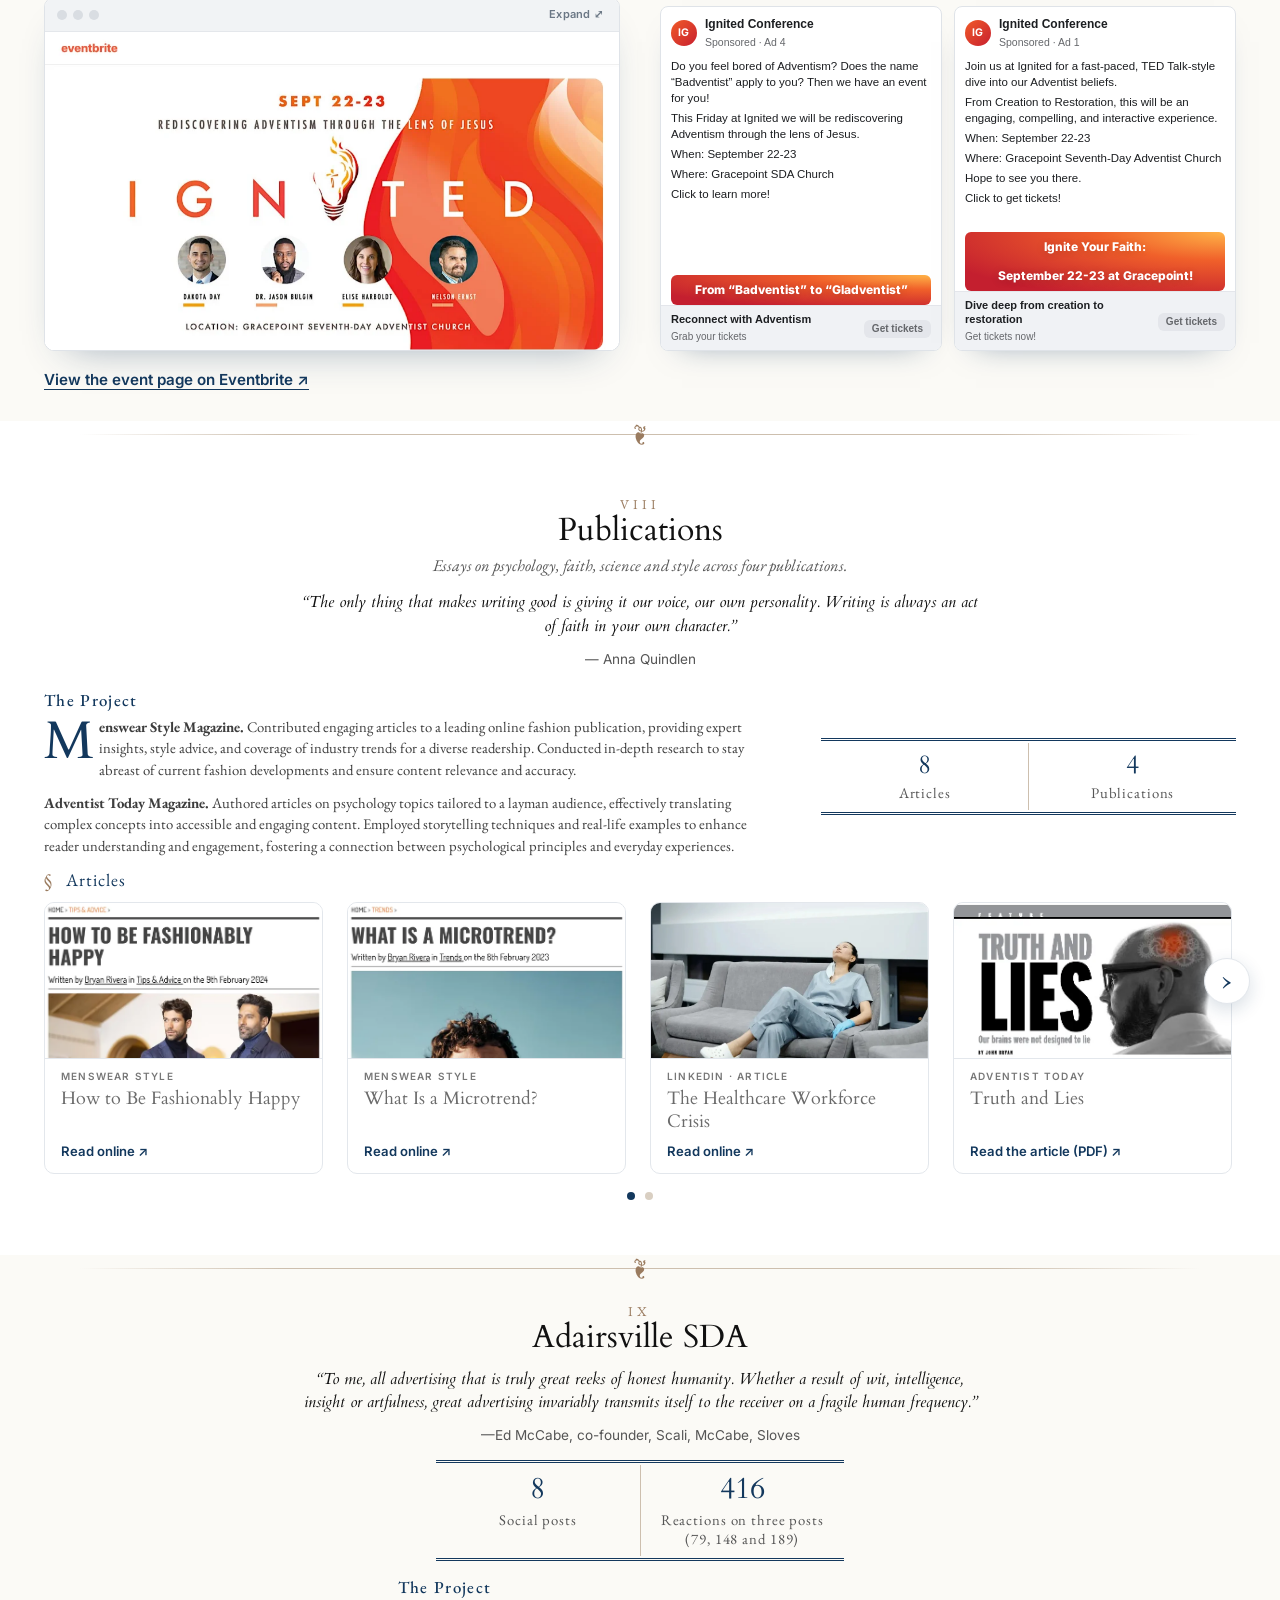
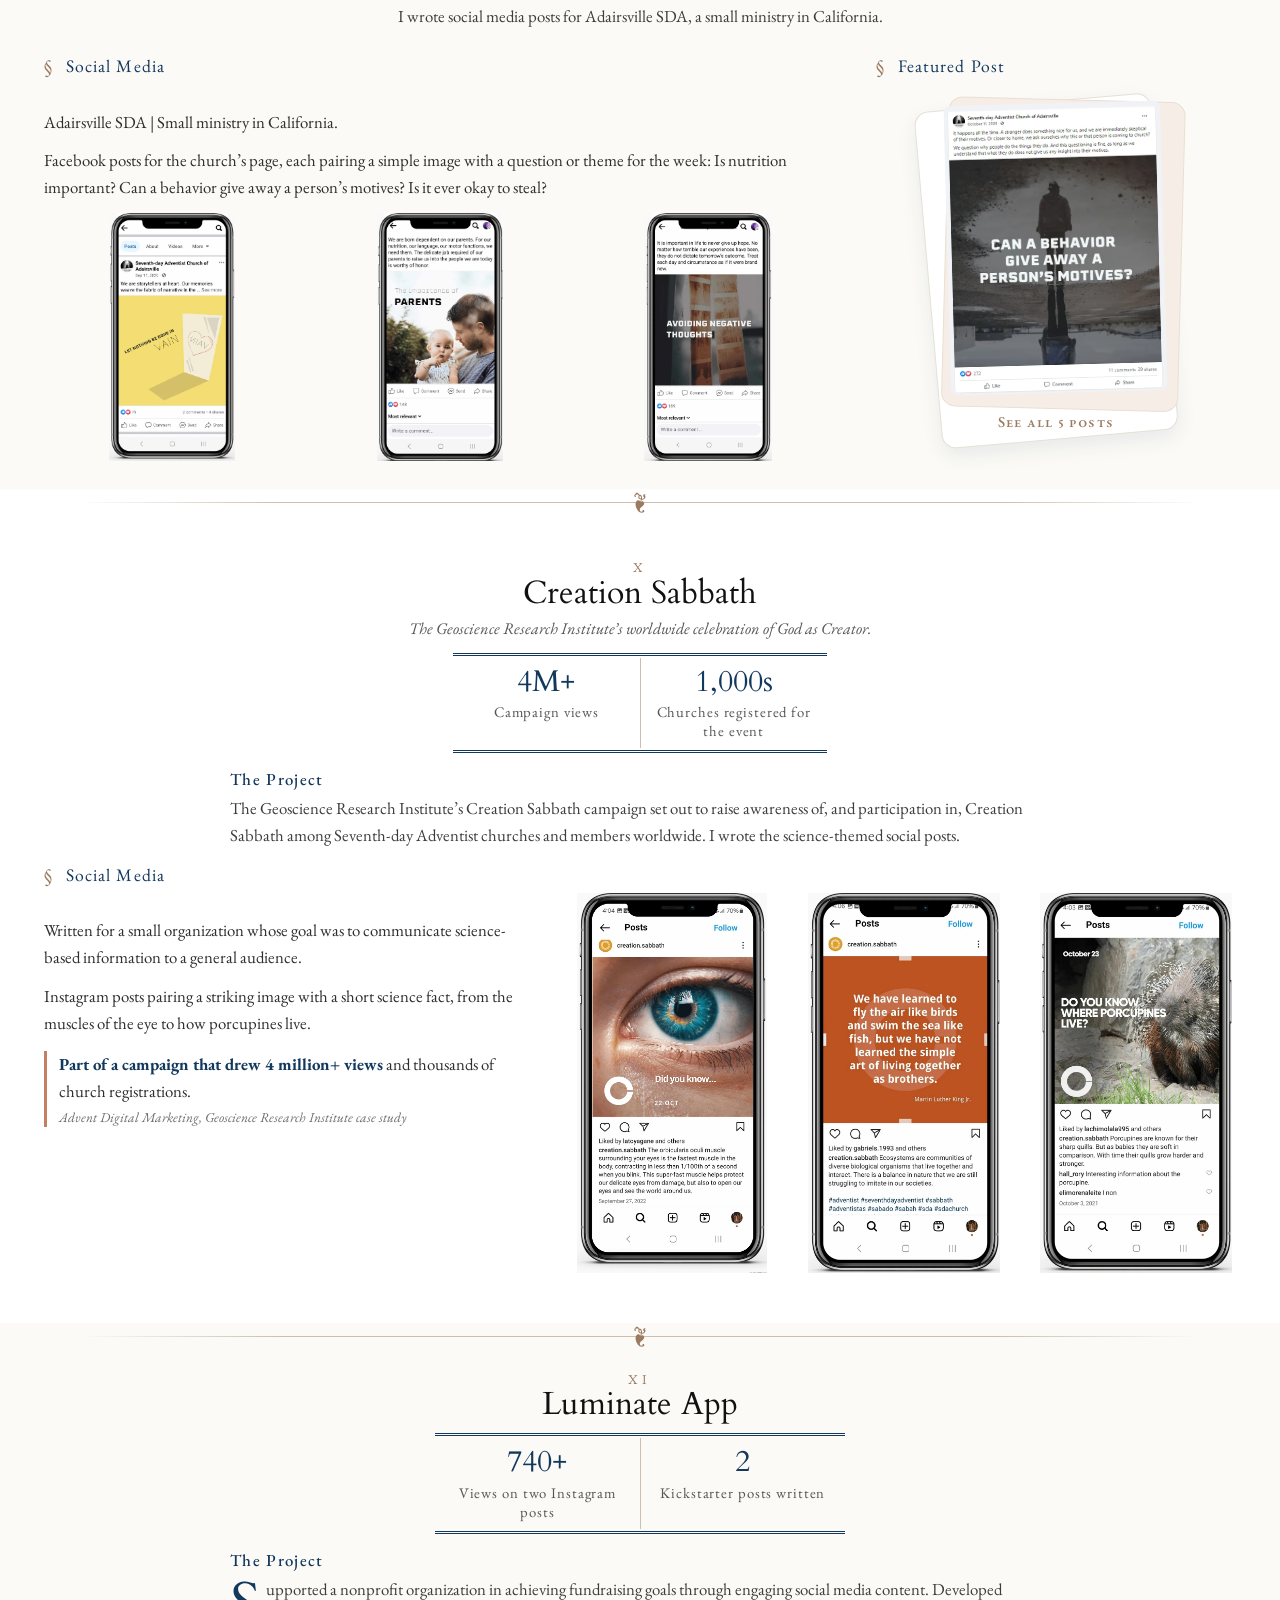
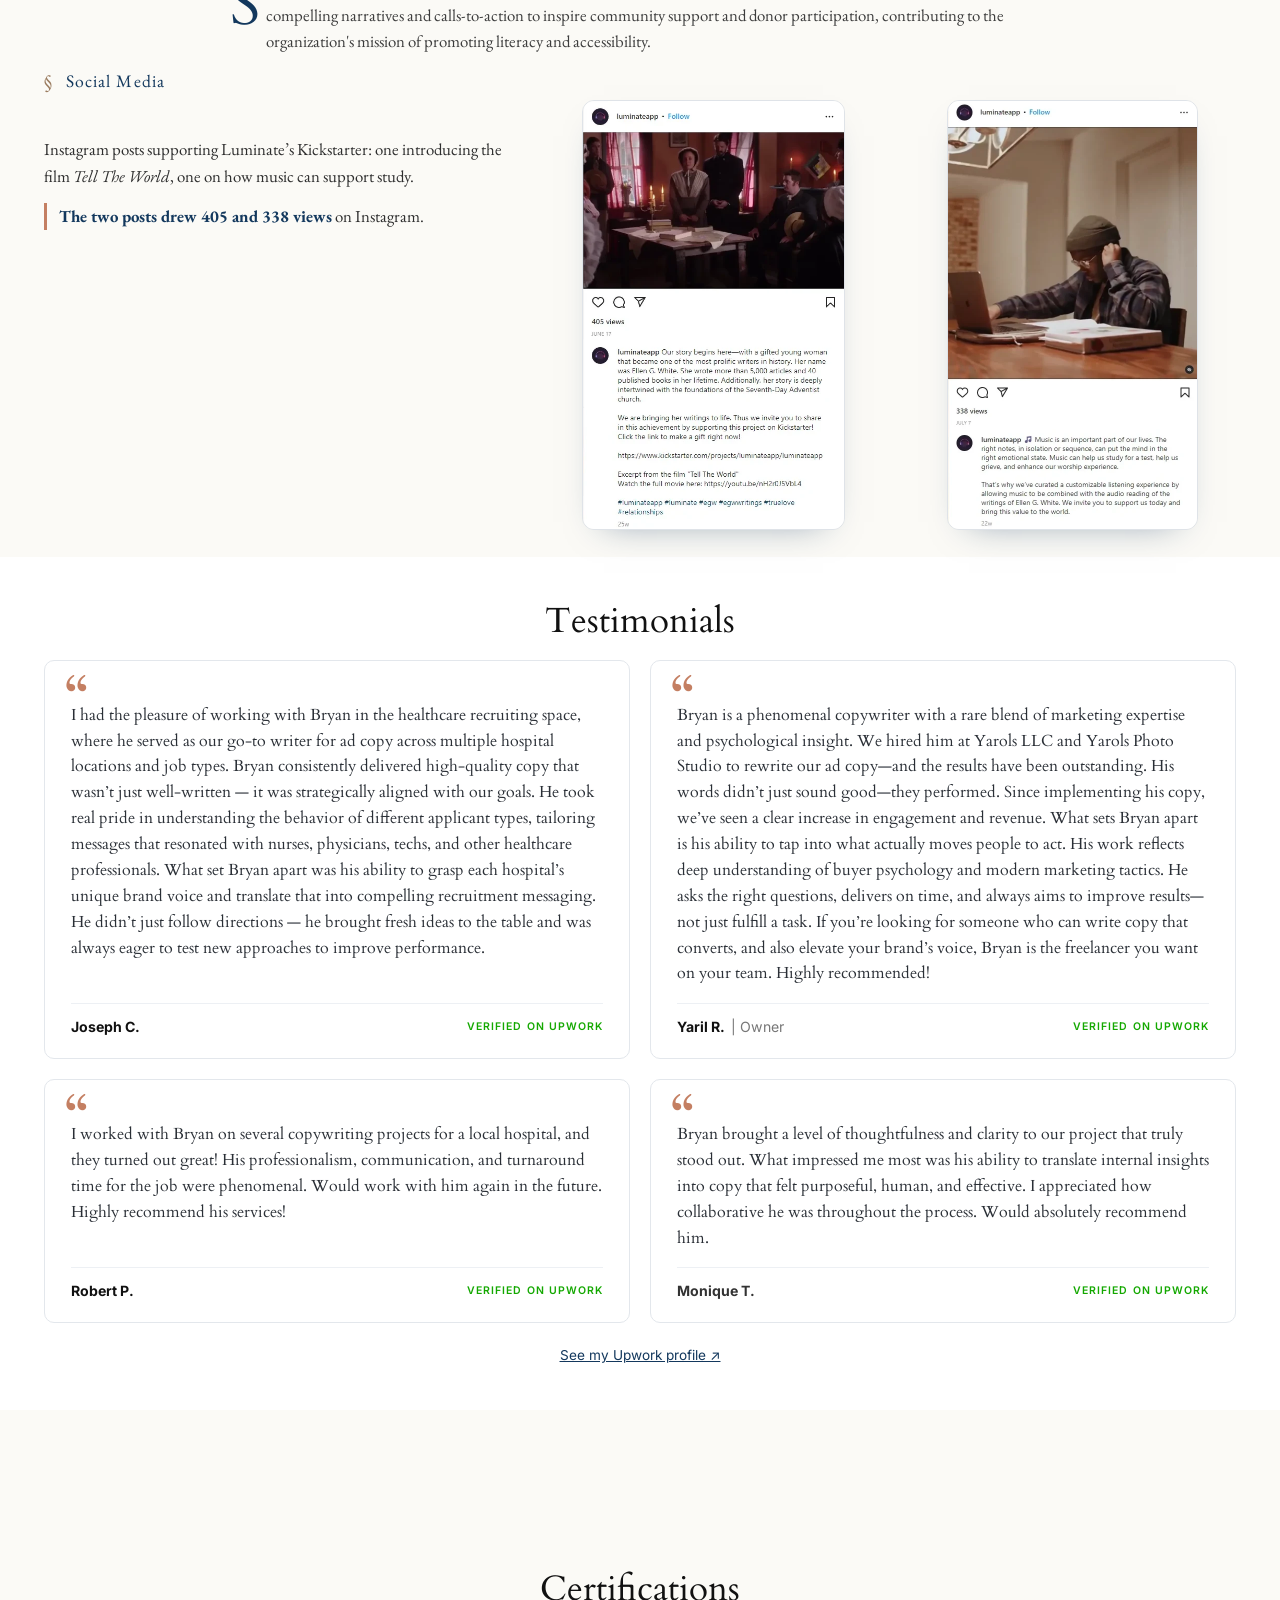
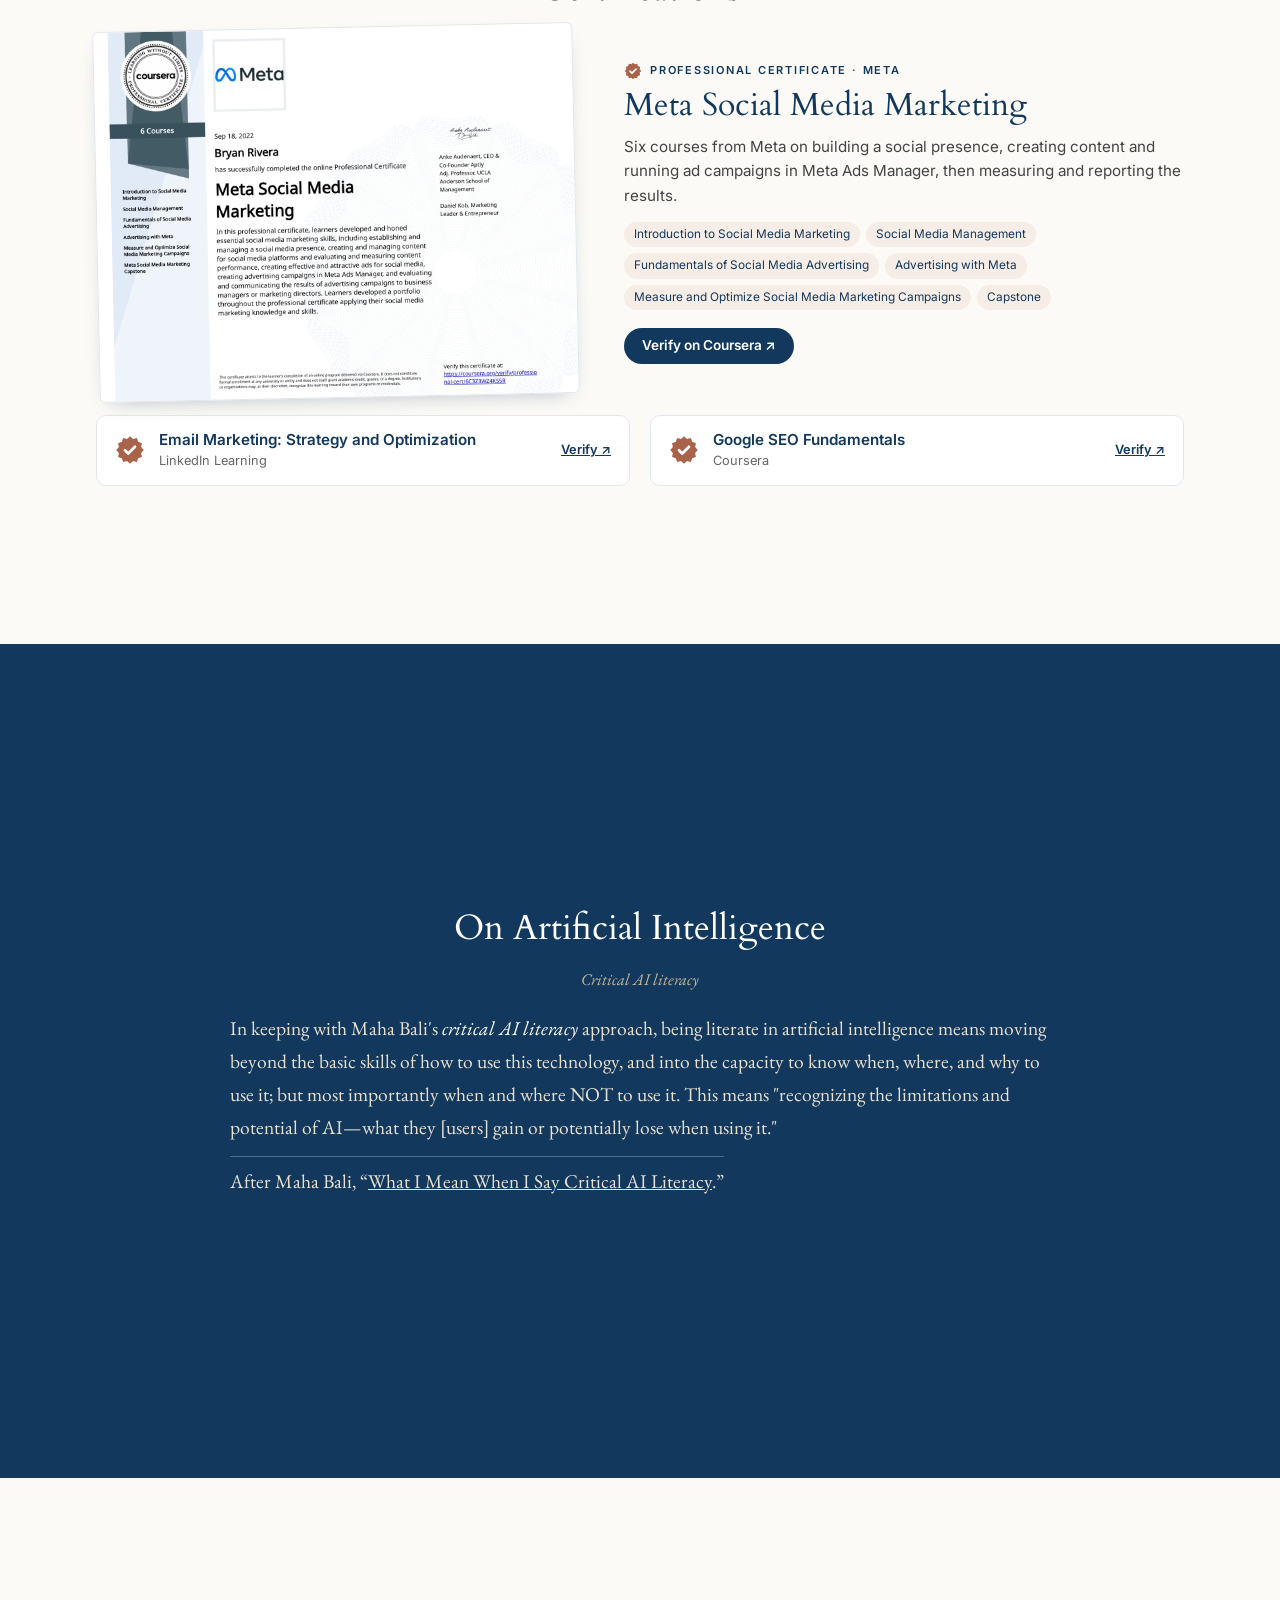
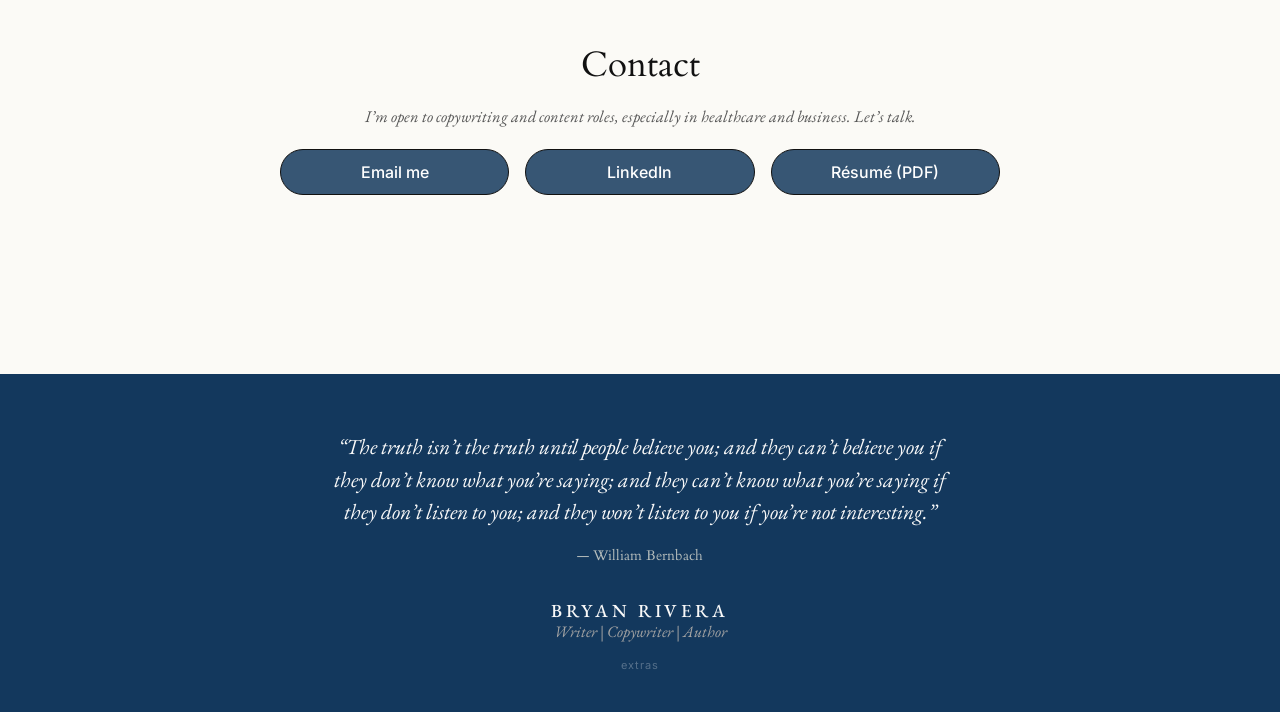
==== commit e8962006: "Publications on one slide: 4-up article carousel with arrows and dots; Adairsville deck fits again C" ====
--- a/index.html
+++ b/index.html
@@ -10,8 +10,8 @@
   <link rel="preconnect" href="https://fonts.gstatic.com" crossorigin>
   <link href="https://fonts.googleapis.com/css2?family=Albert+Sans:wght@400;600&family=EB+Garamond:ital,wght@0,400;0,500;0,600;1,400&family=Cardo:ital,wght@0,400;0,700;1,400&family=Inter:wght@300;400;500;600;700&family=Newsreader:opsz,wght@6..72,400;6..72,500;6..72,600&display=swap" rel="stylesheet">
   <link rel="stylesheet" href="assets/css/style.css?v=62">
-  <link rel="stylesheet" href="assets/css/home.css?v=183">
-  <link rel="stylesheet" href="assets/css/mobile.css?v=43" media="(max-width: 820px)">
+  <link rel="stylesheet" href="assets/css/home.css?v=186">
+  <link rel="stylesheet" href="assets/css/mobile.css?v=44" media="(max-width: 820px)">
 </head>
 <body class="home" id="top">
   <a class="skip" href="#main">Skip to content</a>
@@ -563,8 +563,7 @@
     </section>
 
     <!-- ============ Client: Publications ============ -->
-    <section class="work client two-screen alt" id="publications">
-      <div class="sx-s1">
+    <section class="work client alt" id="publications">
       <div class="work-head">
         <p class="sec-num" aria-hidden="true">VIII</p>
         <h2>Publications</h2>
@@ -574,22 +573,22 @@
                 <cite>— Anna Quindlen</cite>
               </blockquote>
       </div>
+      <div class="an-top pub-top">
+      <div class="proj">
+        <div class="proj-story">
+          <h4 class="proj-h">The Project</h4>
+          <p><b>Menswear Style Magazine.</b> Contributed engaging articles to a leading online fashion publication, providing expert insights, style advice, and coverage of industry trends for a diverse readership. Conducted in-depth research to stay abreast of current fashion developments and ensure content relevance and accuracy.</p>
+          <p><b>Adventist Today Magazine.</b> Authored articles on psychology topics tailored to a layman audience, effectively translating complex concepts into accessible and engaging content. Employed storytelling techniques and real-life examples to enhance reader understanding and engagement, fostering a connection between psychological principles and everyday experiences.</p>
+        </div>
+      </div>
       <div class="metrics metrics-top">
         <div class="metric"><span class="num">8</span><span class="lbl">Articles</span></div>
         <div class="metric"><span class="num">4</span><span class="lbl">Publications</span></div>
       </div>
-      <div class="proj">
-        <div class="proj-story">
-          <h4 class="proj-h">The Project</h4>
-          <p><b>Menswear Style Magazine.</b> Contributed engaging articles to a leading online fashion publication, providing expert insights, style advice, and coverage of industry trends for a diverse readership. Conducted in-depth research to stay abreast of current fashion developments and ensure content relevance and accuracy.</p>
-          <p><b>Adventist Today Magazine.</b> Authored articles on psychology topics tailored to a layman audience, effectively translating complex concepts into accessible and engaging content. Employed storytelling techniques and real-life examples to enhance reader understanding and engagement, fostering a connection between psychological principles and everyday experiences.</p>
-        </div>
-      </div>
-      </div>
-      <div class="sx-s2 snap-pt">
+      </div>
       <div class="channel" id="pub-articles">
         <h3 class="ch-title">Articles</h3>
-        <div class="articles pub-grid">
+        <div class="articles pub-grid pub-track" tabindex="0" aria-label="Articles, four at a time">
           <a class="article" href="https://www.menswearstyle.co.uk/2024/02/09/how-to-be-fashionably-happy/11687" target="_blank" rel="noopener">
               <img src="assets/img/article-menswear-how-to-be-fashionably-happy.webp" alt="Menswear Style article “How to Be Fashionably Happy” by Bryan Rivera" loading="lazy">
               <span class="a-meta">Menswear Style</span>
@@ -614,12 +613,6 @@
               <span class="a-title">Truth and Lies</span>
               <span class="a-read">Read the article (PDF) ↗</span>
             </a>
-        </div>
-      </div>
-      </div>
-      <div class="sx-s3 snap-pt">
-        <div class="channel pub-more">
-        <div class="articles pub-grid">
           <a class="article" href="https://atoday.org/turtles/" target="_blank" rel="noopener">
               <img src="assets/img/article-adventist-today-turtles.webp" alt="Cover for “Turtles” in Adventist Today: a sea turtle hatchling" loading="lazy">
               <span class="a-meta">Adventist Today</span>
@@ -648,7 +641,9 @@
             <a class="a-alt" href="https://medrecruiting.com/transforming-senior-living-recruitment" target="_blank" rel="noopener">See the live post ↗</a>
           </div>
         </div>
-        </div>
+        <button class="pub-arrow prev" type="button" aria-label="Previous articles">‹</button>
+        <button class="pub-arrow next" type="button" aria-label="Next articles">›</button>
+        <div class="pub-dots" aria-hidden="true"></div>
       </div>
     </section>
 
@@ -863,6 +858,6 @@
     </div>
 
   </main>
-  <script src="assets/js/site.js?v=84"></script>
+  <script src="assets/js/site.js?v=85"></script>
 </body>
 </html>
--- a/assets/css/home.css
+++ b/assets/css/home.css
@@ -1651,3 +1651,52 @@
   .trio-mail .ab span { font-size: inherit !important; color: inherit; }
 }
 @media (min-width: 821px) { .trio-mail .mail-from span:not(.avatar) { font-size: inherit !important; } }
+/* ===== Publications = ONE slide: The Project | tiles on top, then a 4-up article carousel with arrows ===== */
+@media (min-width: 821px) {
+  #pub-articles { position: relative; }
+  #publications .pub-track { display: flex !important; flex-wrap: nowrap !important; justify-content: flex-start !important; gap: 24px !important; overflow-x: auto; scroll-snap-type: x mandatory; scroll-behavior: smooth; scrollbar-width: none; padding: 4px 2px 8px; outline: none; }
+  #publications .pub-track::-webkit-scrollbar { display: none; }
+  #publications .pub-track > .article { flex: 0 0 calc((100% - 72px) / 4) !important; scroll-snap-align: start; }
+  #publications .articles.pub-grid.pub-track .article img { aspect-ratio: 3 / 4 !important; object-fit: cover; object-position: top; }
+  .pub-arrow { position: absolute; top: var(--pub-mid, 40%); z-index: 3; width: 46px; height: 46px; margin-top: -23px; border-radius: 50%; border: 1px solid var(--qo-line, #e3e7ec); background: #fff; color: var(--navy); font: 400 30px/1 var(--garamond); display: grid; place-items: center; padding: 0 0 4px; cursor: pointer; box-shadow: 0 6px 18px rgba(19,56,93,.16); transition: opacity .25s, transform .2s; }
+  .pub-arrow.prev { left: -14px; } .pub-arrow.next { right: -14px; }
+  .pub-arrow:hover { transform: scale(1.06); }
+  .pub-arrow:focus-visible { outline: 2px solid var(--navy); outline-offset: 3px; }
+  .pub-arrow[disabled] { opacity: 0; pointer-events: none; }
+  .pub-dots { display: flex; justify-content: center; gap: 10px; margin-top: 10px; }
+  .pub-dots button { width: 8px; height: 8px; padding: 0; border: 0; border-radius: 50%; background: #d9cfc2; cursor: pointer; }
+  .pub-dots button[aria-current="true"] { background: var(--navy); }
+  .an-top.pub-top { margin-bottom: 6px !important; }
+}
+@media (min-width: 821px) and (max-height: 880px) { #publications .articles.pub-grid.pub-track .article img { aspect-ratio: 4 / 5 !important; } }
+@media (min-width: 821px) and (max-height: 790px) { #publications .articles.pub-grid.pub-track .article img { aspect-ratio: 1 / 1 !important; } }
+@media (min-width: 821px) {
+  #publications .articles.pub-grid.pub-track .article img { aspect-ratio: 4 / 5 !important; }
+  #publications .an-top .proj-story p { font-size: .92rem !important; line-height: 1.45 !important; margin-bottom: .45em !important; }
+  #publications .work-head blockquote { margin-top: 8px !important; }
+  #publications .pub-track .article .a-read { margin-top: 2px; }
+}
+@media (min-width: 821px) and (max-height: 1000px) { #publications .articles.pub-grid.pub-track .article img { aspect-ratio: 4 / 3 !important; } }
+@media (min-width: 821px) and (max-height: 880px) { #publications .articles.pub-grid.pub-track .article img { aspect-ratio: 3 / 2 !important; } }
+@media (min-width: 821px) and (max-height: 790px) { #publications .articles.pub-grid.pub-track .article img { aspect-ratio: 16 / 9 !important; } #publications .an-top .proj-story p { font-size: .86rem !important; } }
+@media (min-width: 821px) {
+  #publications .an-top.pub-top { grid-template-columns: minmax(0, 1.6fr) minmax(0, .9fr) !important; }
+  #publications .pub-track .article .a-meta { margin-top: 10px !important; }
+  #publications .pub-track .article .a-title { font-size: 1.15rem !important; margin-top: 4px !important; }
+  #publications .pub-track .article .a-read { margin-top: 8px !important; margin-bottom: 12px !important; }
+  #publications .pub-track div.article > .a-alt { margin-bottom: 12px !important; }
+}
+@media (min-width: 821px) and (max-height: 920px) { #publications .articles.pub-grid.pub-track .article img { aspect-ratio: 16 / 9 !important; } }
+@media (min-width: 821px) and (max-height: 790px) { #publications .articles.pub-grid.pub-track .article img { aspect-ratio: 2 / 1 !important; } }
+@media (min-width: 821px) {
+  #publications .pub-track > .article, #publications .pub-track > div.article > .a-main { display: flex; flex-direction: column; }
+  #publications .pub-track > div.article { position: relative; }
+  #publications .pub-track > div.article > .a-main { flex: 1; }
+  #publications .pub-track .article .a-read { margin-top: auto !important; padding-top: 8px; }
+  #publications .pub-track > div.article > .a-alt { position: absolute; right: 0; bottom: 12px; margin: 0 16px !important; font-size: .72rem; }
+}
+/* Adairsville deck: room for the hint line on mid-height windows (the spare-height fill grows the post back to fit) */
+@media (min-width: 821px) and (min-height: 791px) and (max-height: 1000px) {
+  .adv-best .deck .adv-print img { max-height: calc(100vh - 610px) !important; }
+  .adv-best .deck-hint { margin-top: 10px; }
+}
--- a/assets/css/mobile.css
+++ b/assets/css/mobile.css
@@ -264,3 +264,5 @@
 .adv-best .deck .adv-print { width: min(280px, 76vw) !important; }
 .adv-best + .swipe-hint, .adv-best .swipe-hint { display: none !important; }
 .deck-close { top: 16px; }
+/* Publications carousel controls are desktop-only; phones swipe */
+.pub-arrow, .pub-dots { display: none !important; }
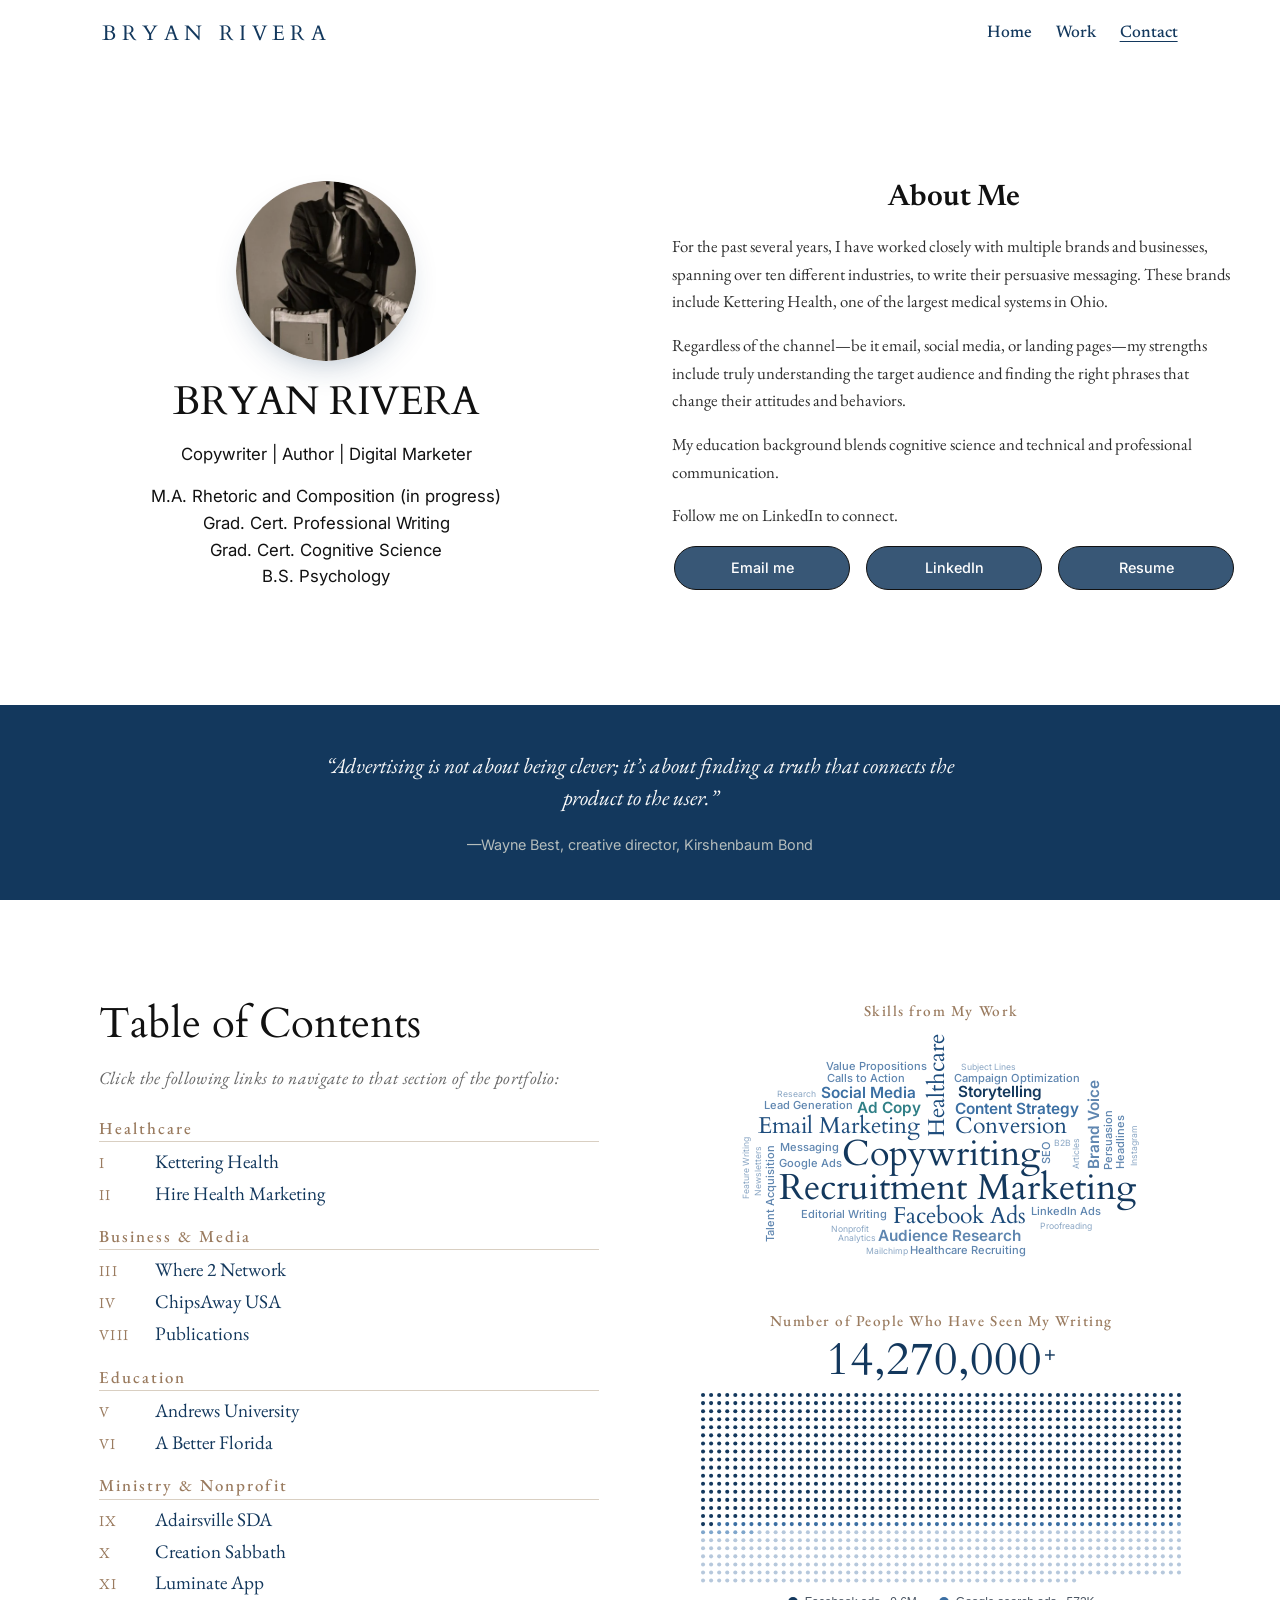
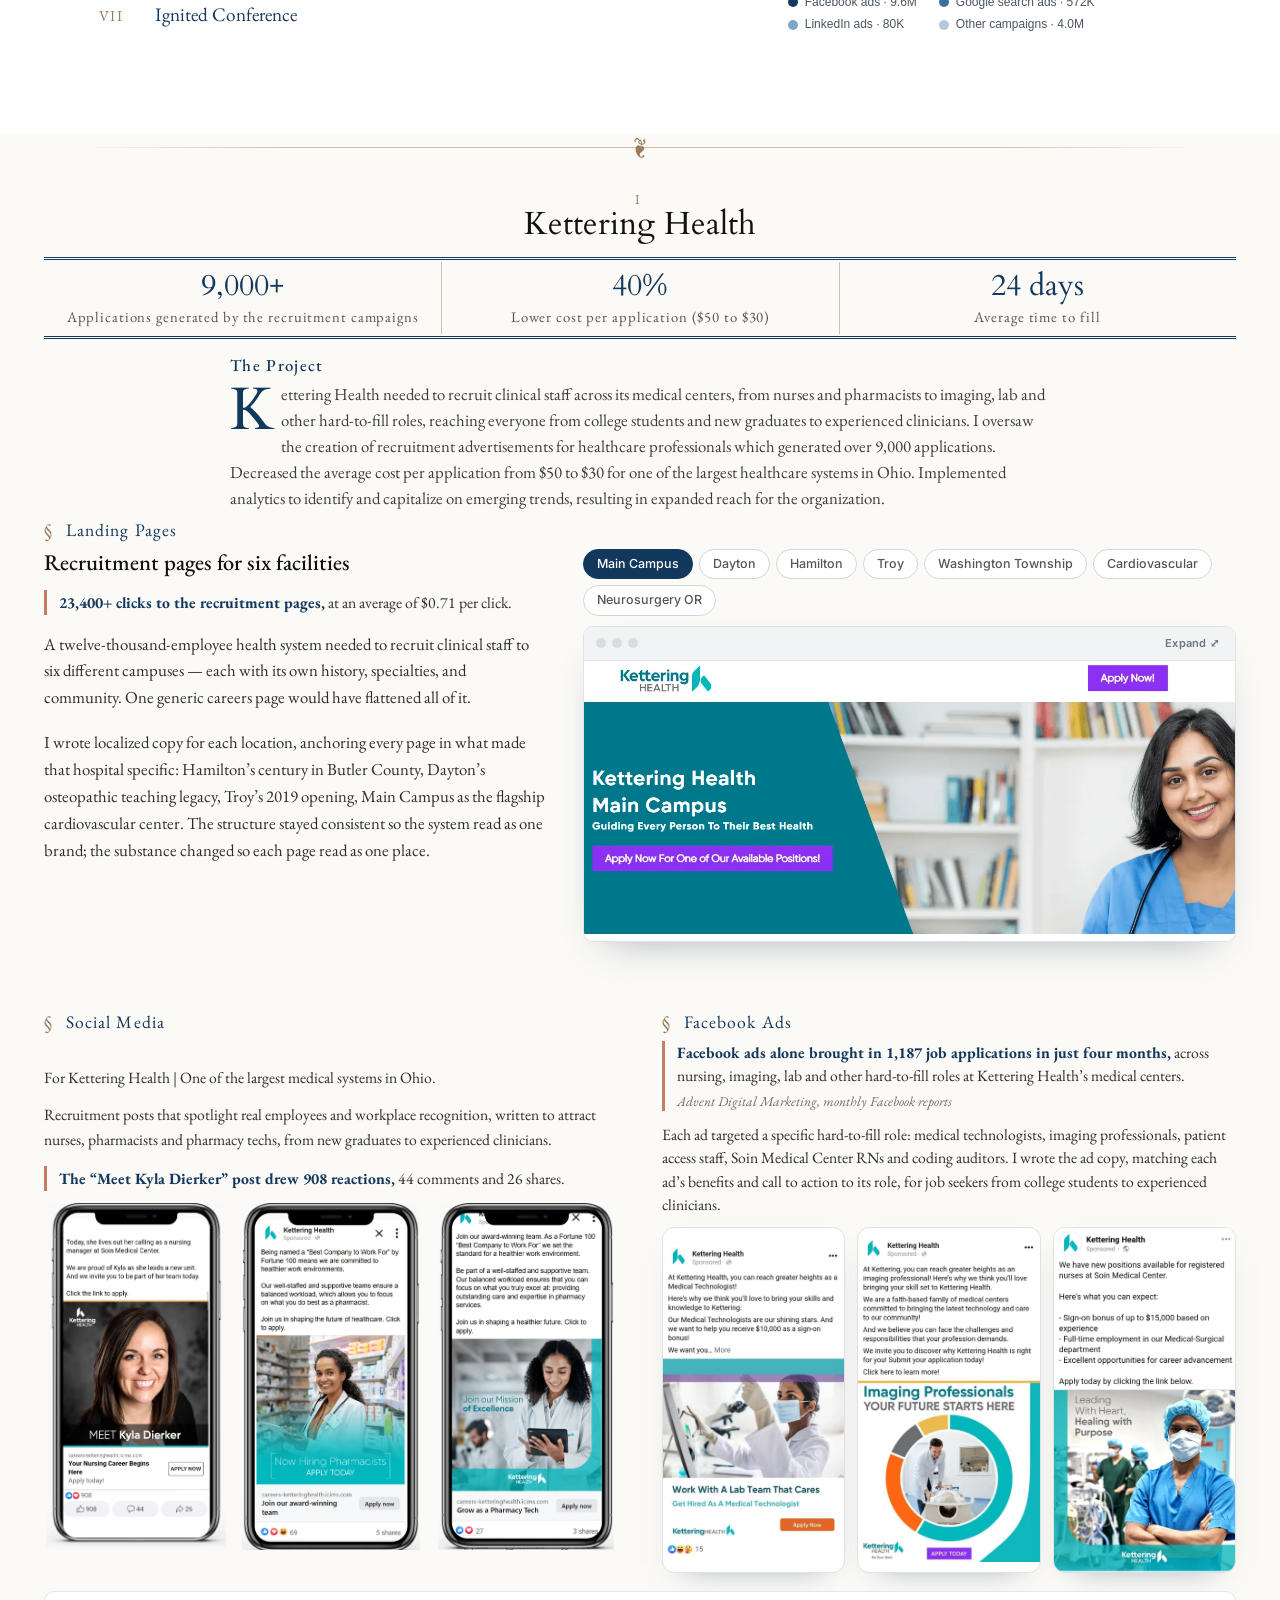
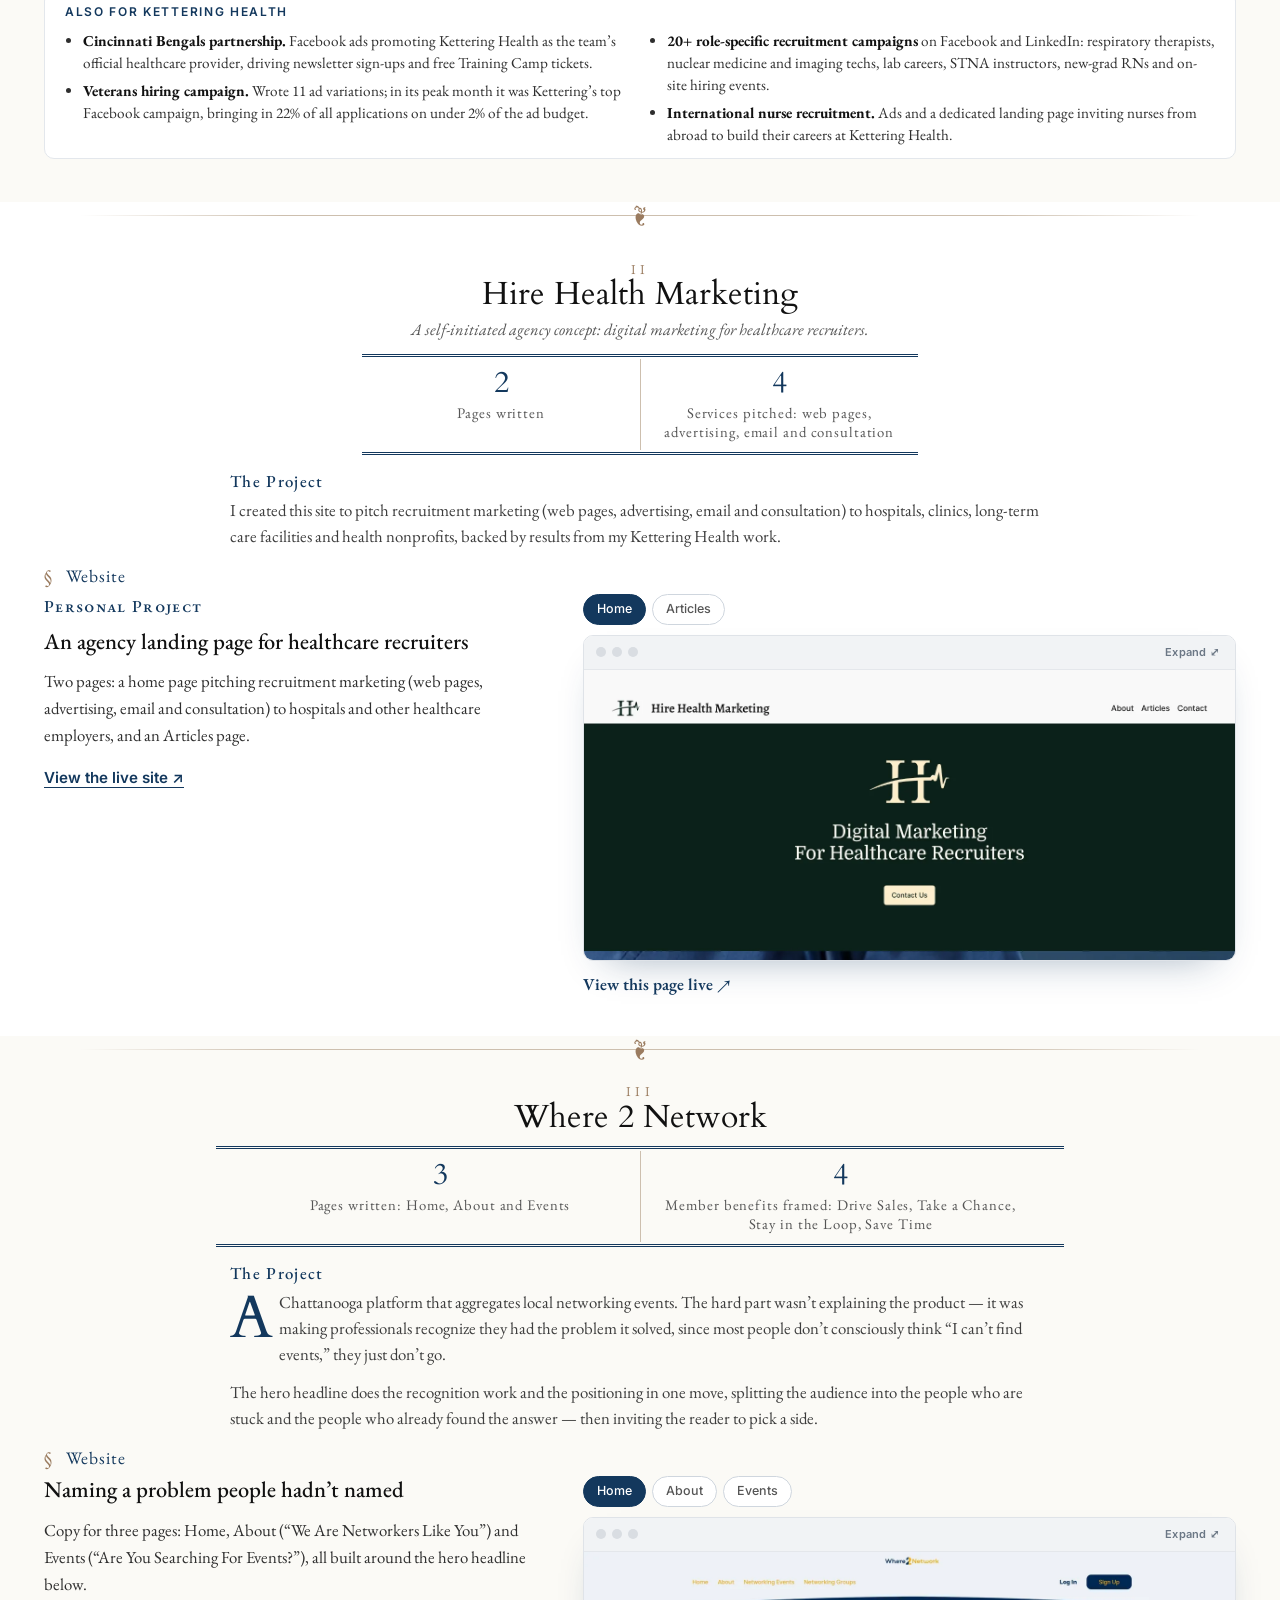
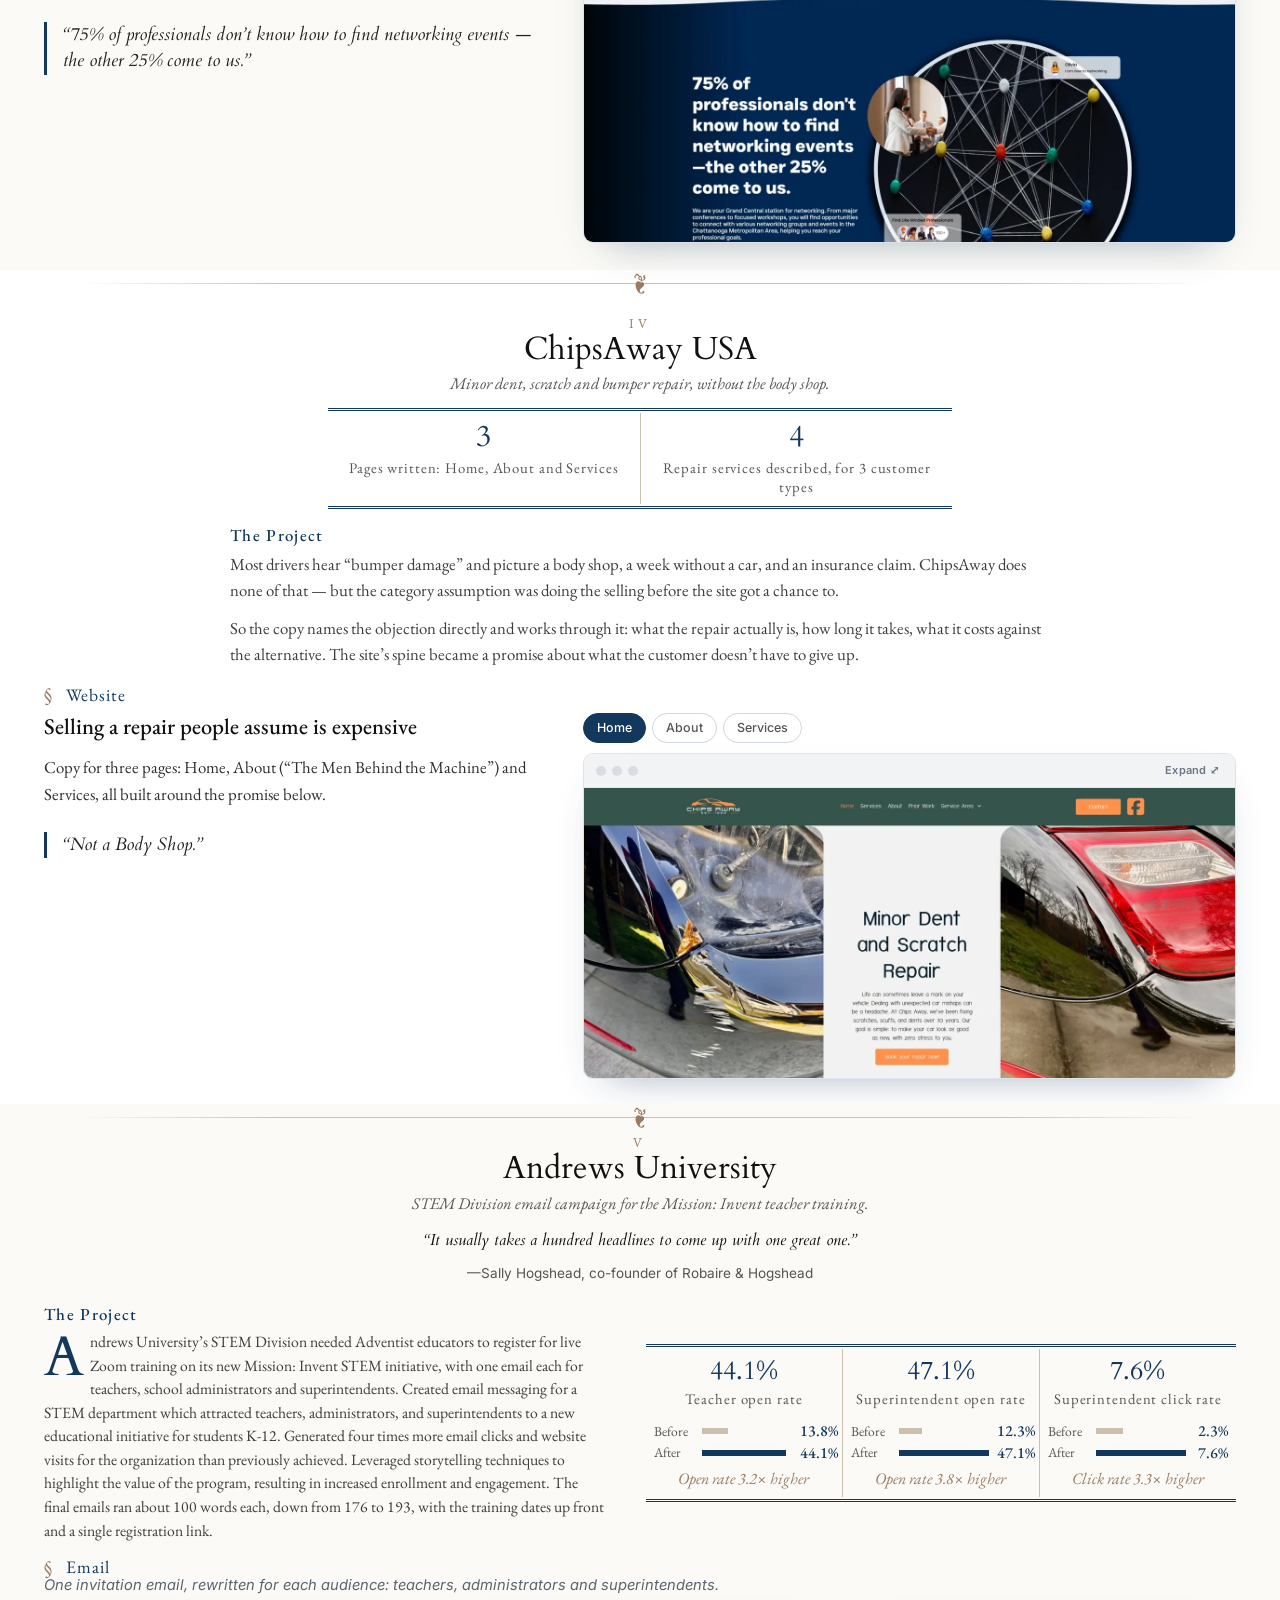
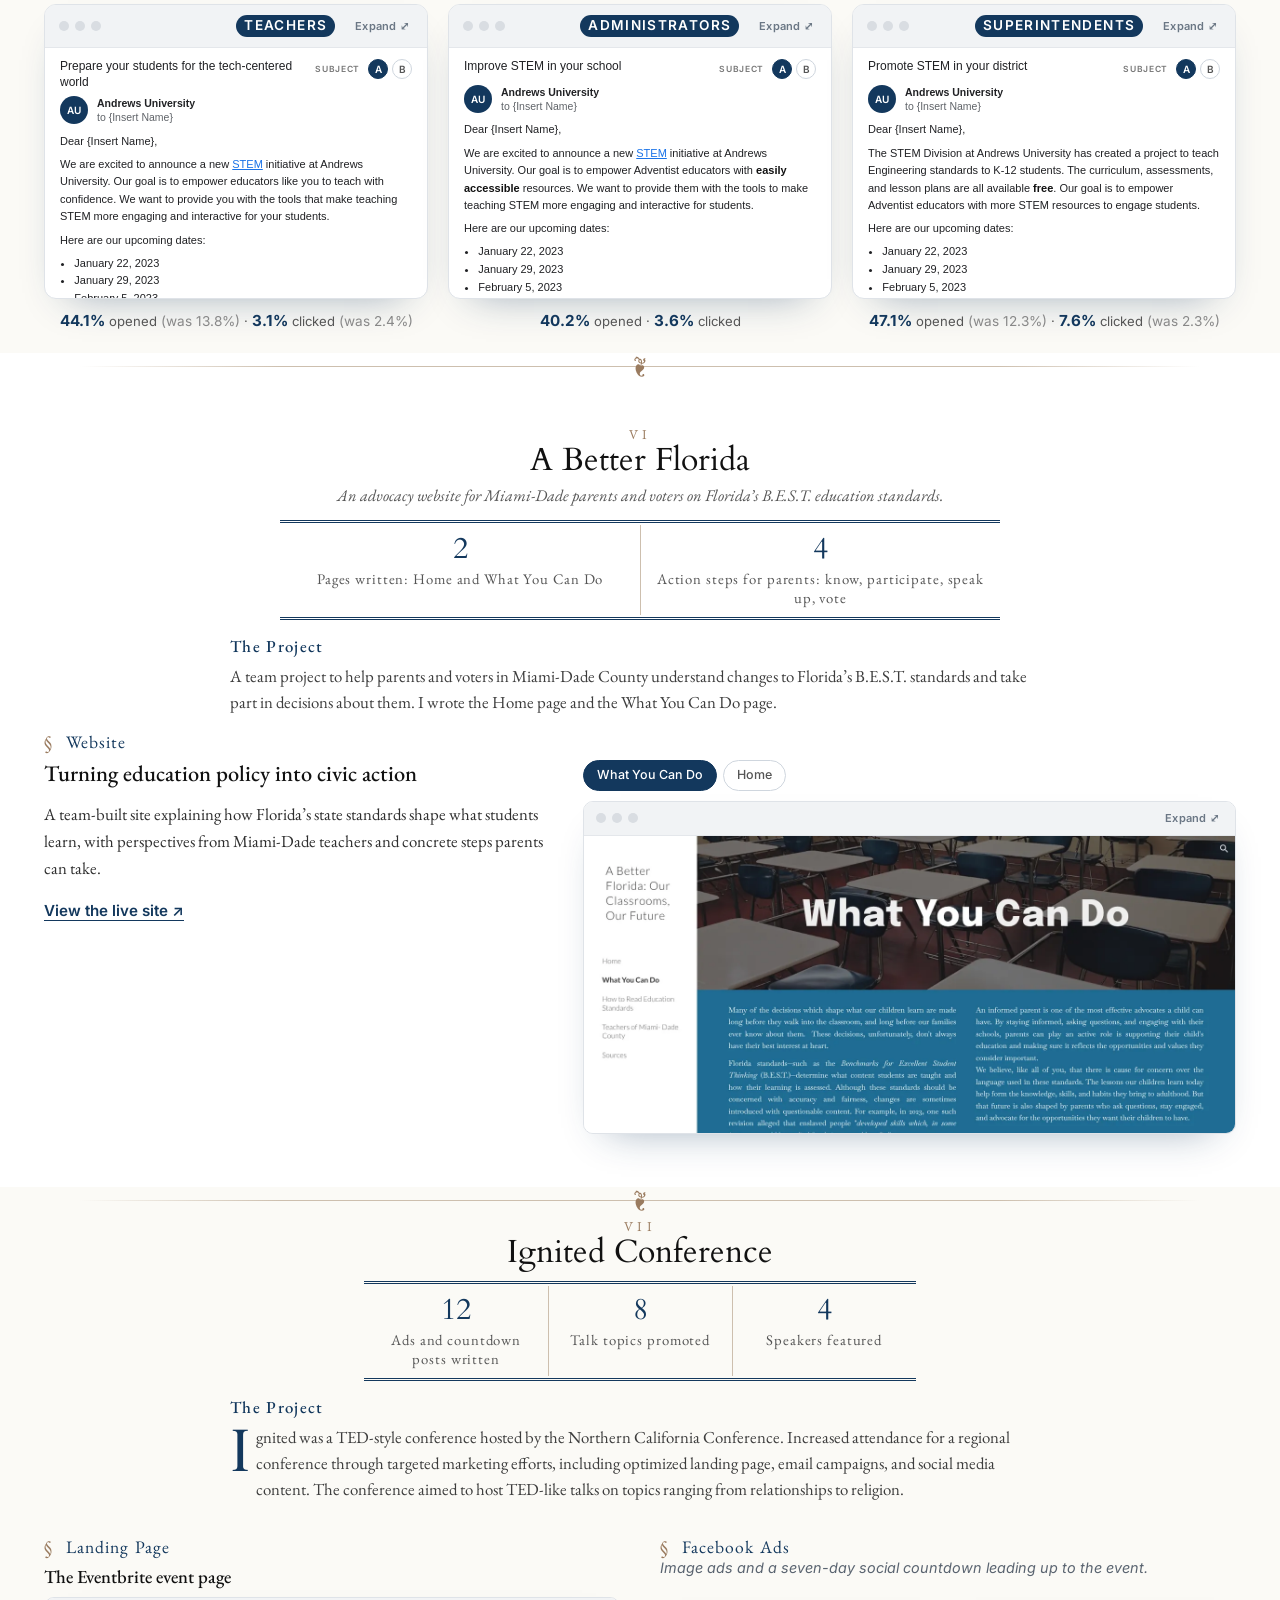
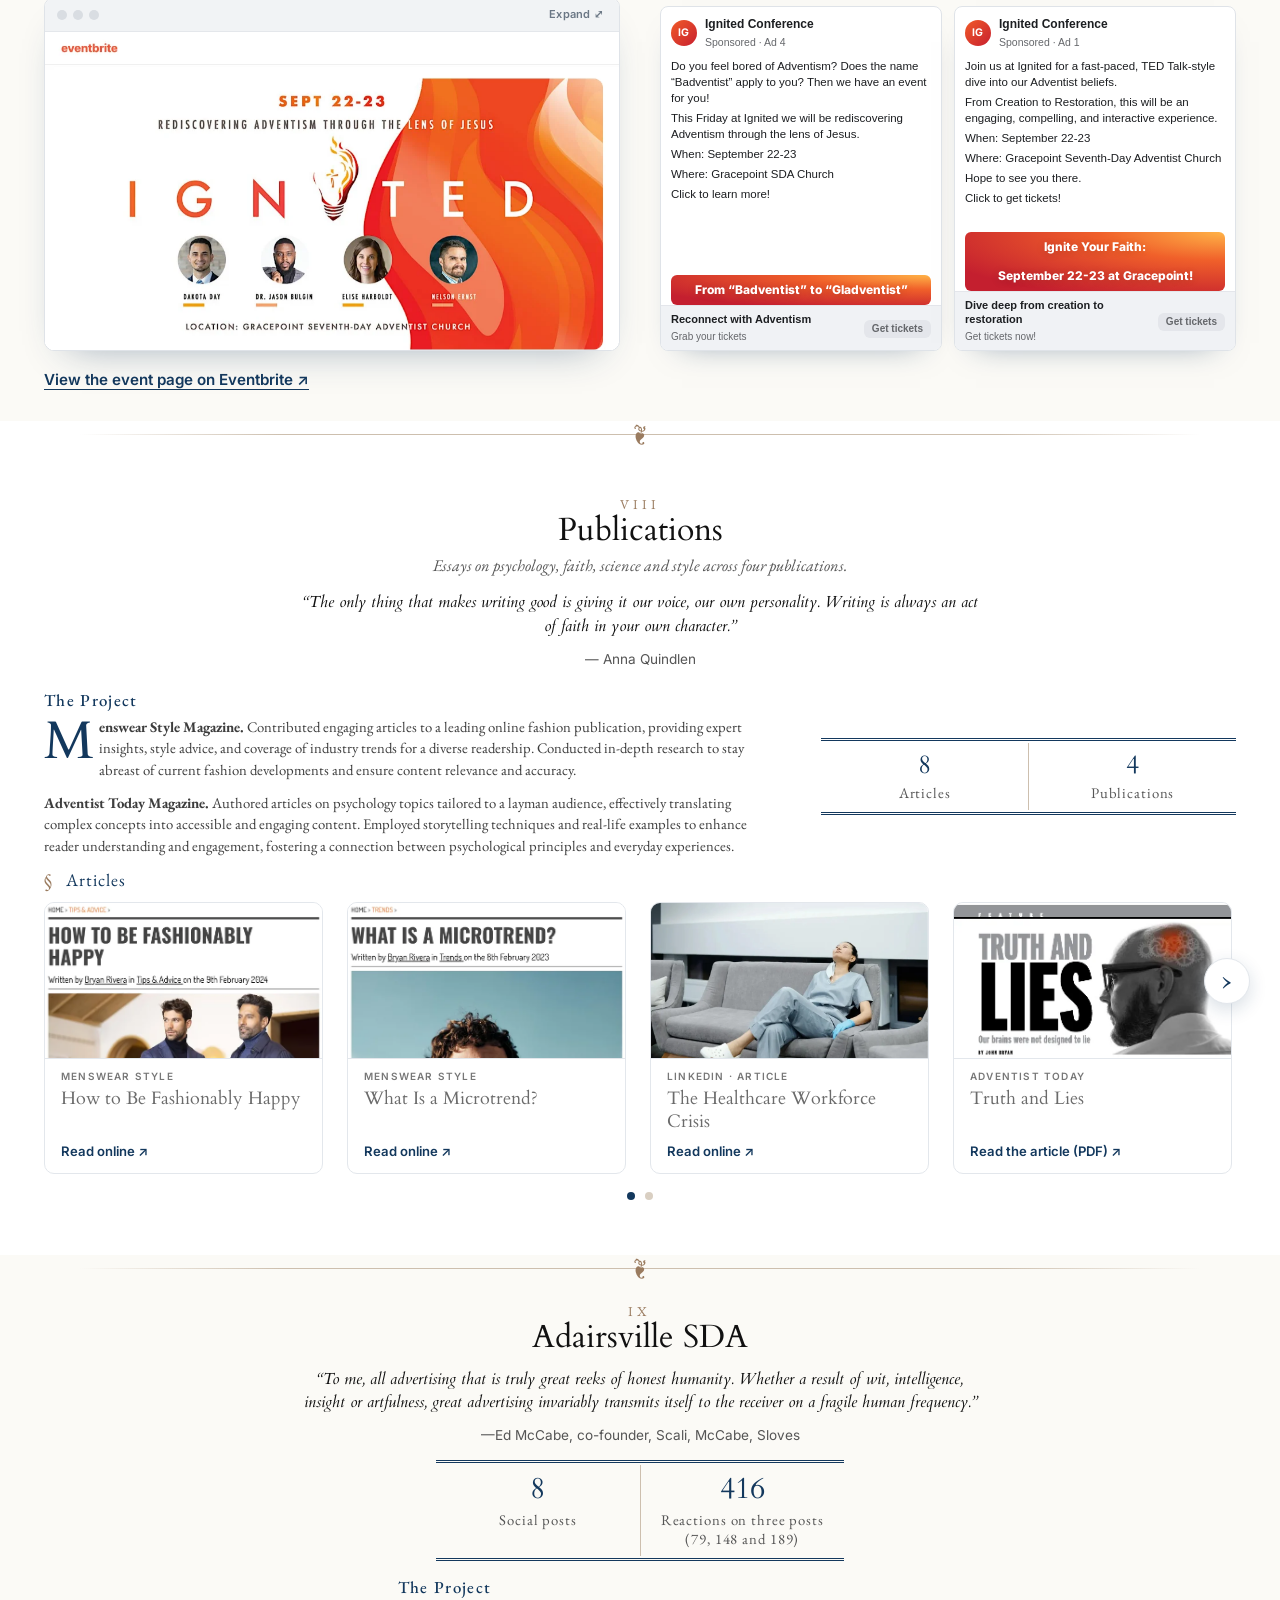
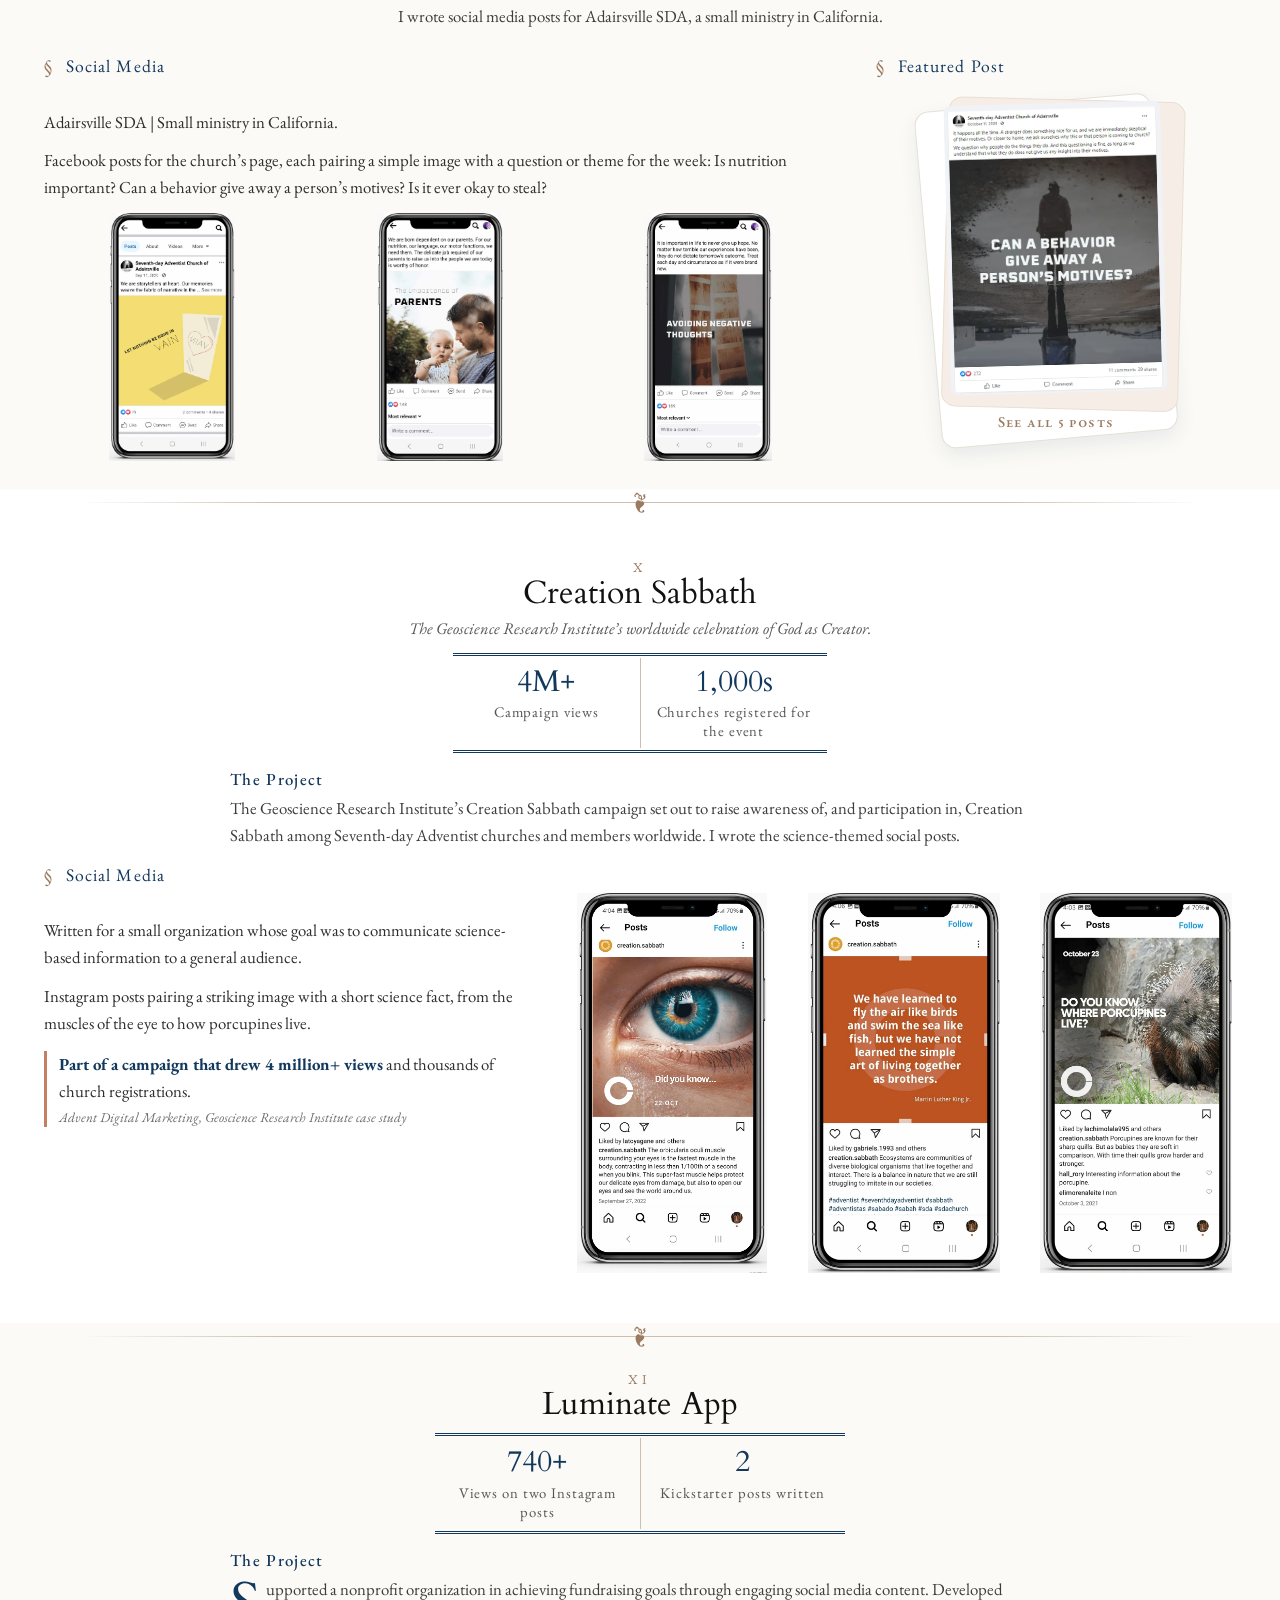
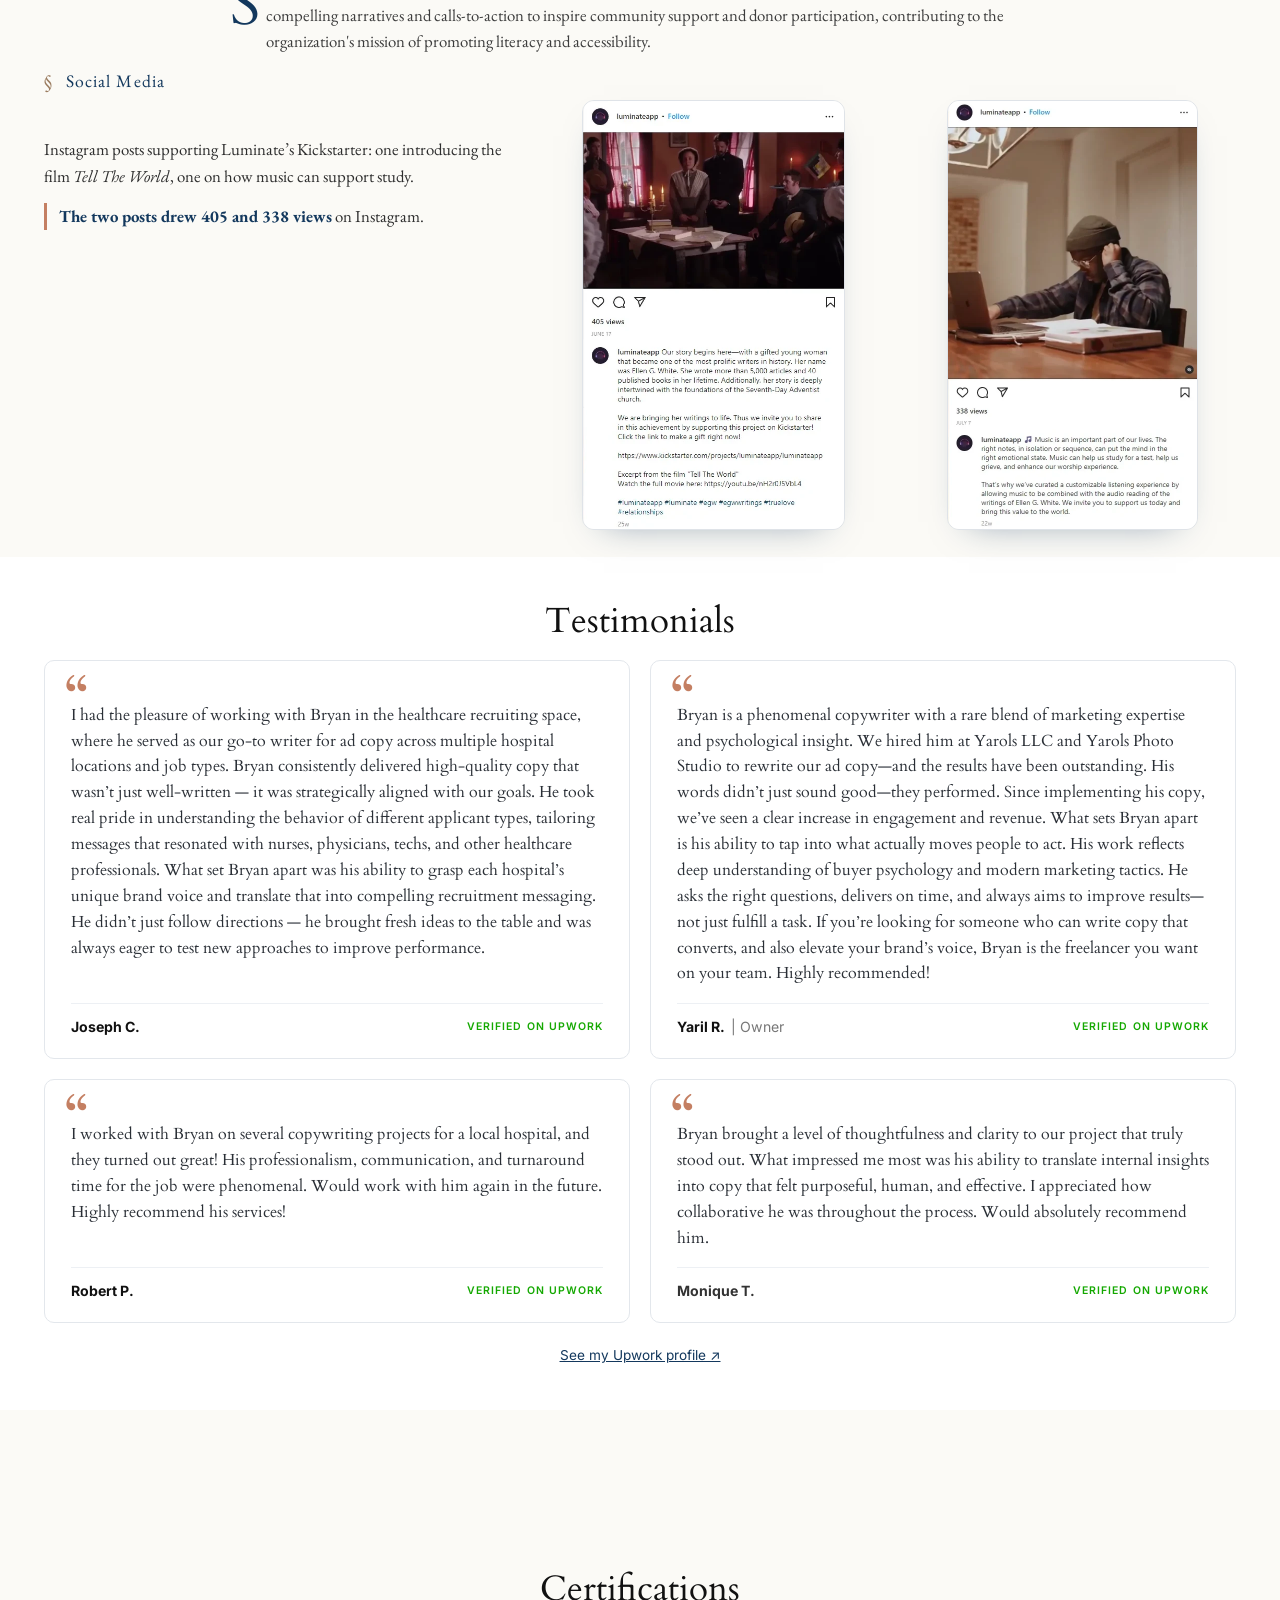
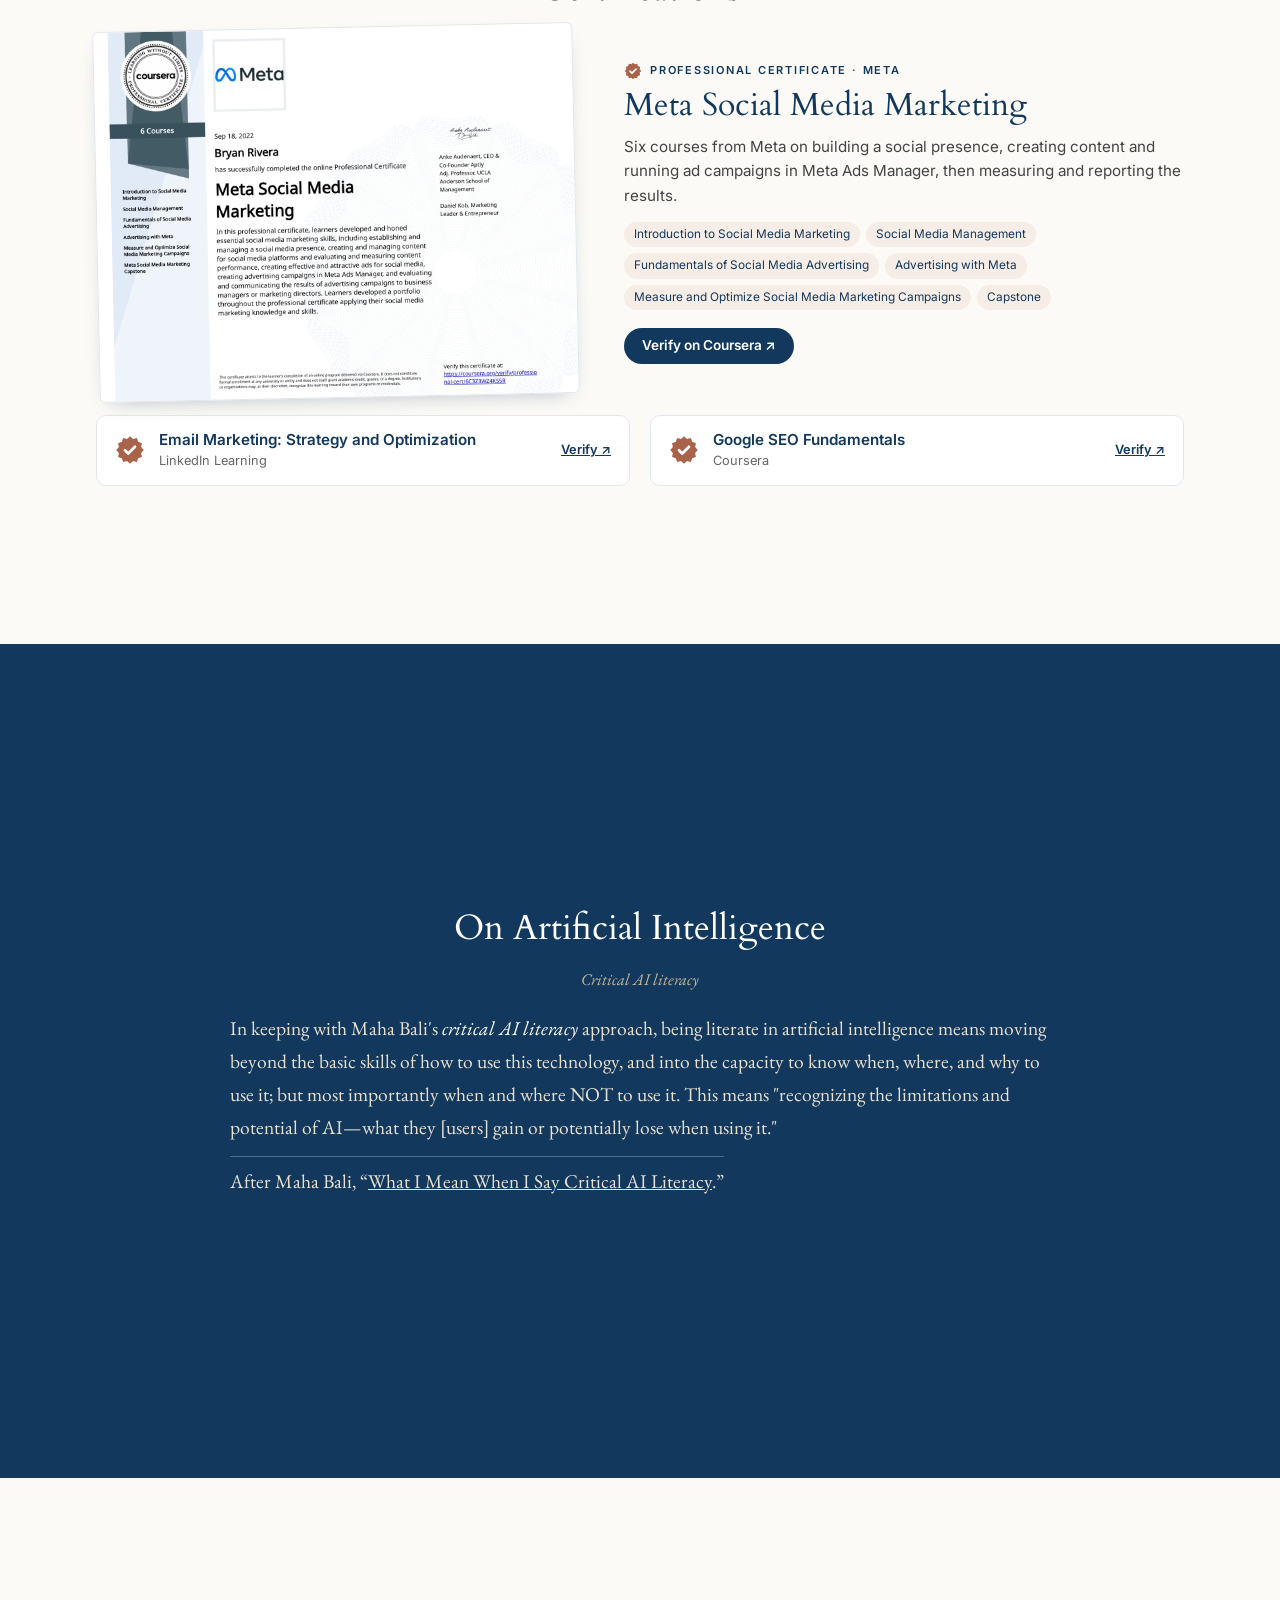
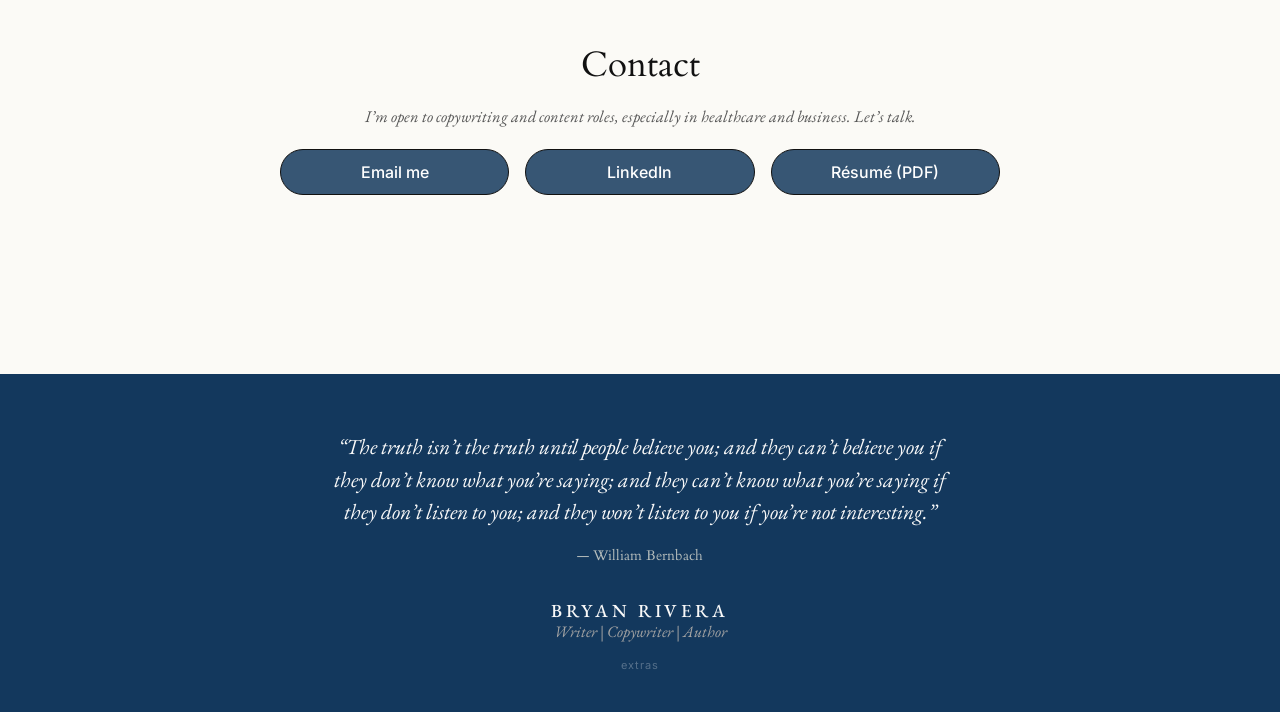
==== commit df66d053: "Andrews emails: sender shows Andrews University (AU) instead of Monica Nudd Co-Authored-By: Claude O" ====
--- a/index.html
+++ b/index.html
@@ -409,8 +409,8 @@
                     <div class="ab" role="group" aria-label="Subject line variant"><span>Subject</span><button aria-pressed="true" data-i="0">A</button><button aria-pressed="false" data-i="1">B</button></div>
                   </div>
                   <div class="mail-from">
-                    <span class="avatar" aria-hidden="true">MN</span>
-                    <div><b>Monica Nudd</b> <span class="org">· Andrews University</span><br><span class="to">to <span class="merge">Insert Name</span></span></div>
+                    <span class="avatar" aria-hidden="true">AU</span>
+                    <div><b>Andrews University</b><br><span class="to">to <span class="merge">Insert Name</span></span></div>
                   </div>
                   <div class="mail-body">
                     <p>Dear <span class="merge">Insert Name</span>,</p>
@@ -434,8 +434,8 @@
                     <div class="ab" role="group" aria-label="Subject line variant"><span>Subject</span><button aria-pressed="true" data-i="0">A</button><button aria-pressed="false" data-i="1">B</button></div>
                   </div>
                   <div class="mail-from">
-                    <span class="avatar" aria-hidden="true">MN</span>
-                    <div><b>Monica Nudd</b> <span class="org">· Andrews University</span><br><span class="to">to <span class="merge">Insert Name</span></span></div>
+                    <span class="avatar" aria-hidden="true">AU</span>
+                    <div><b>Andrews University</b><br><span class="to">to <span class="merge">Insert Name</span></span></div>
                   </div>
                   <div class="mail-body">
                     <p>Dear <span class="merge">Insert Name</span>,</p>
@@ -459,8 +459,8 @@
                     <div class="ab" role="group" aria-label="Subject line variant"><span>Subject</span><button aria-pressed="true" data-i="0">A</button><button aria-pressed="false" data-i="1">B</button></div>
                   </div>
                   <div class="mail-from">
-                    <span class="avatar" aria-hidden="true">MN</span>
-                    <div><b>Monica Nudd</b> <span class="org">· Andrews University</span><br><span class="to">to <span class="merge">Insert Name</span></span></div>
+                    <span class="avatar" aria-hidden="true">AU</span>
+                    <div><b>Andrews University</b><br><span class="to">to <span class="merge">Insert Name</span></span></div>
                   </div>
                   <div class="mail-body">
                     <p>Dear <span class="merge">Insert Name</span>,</p>
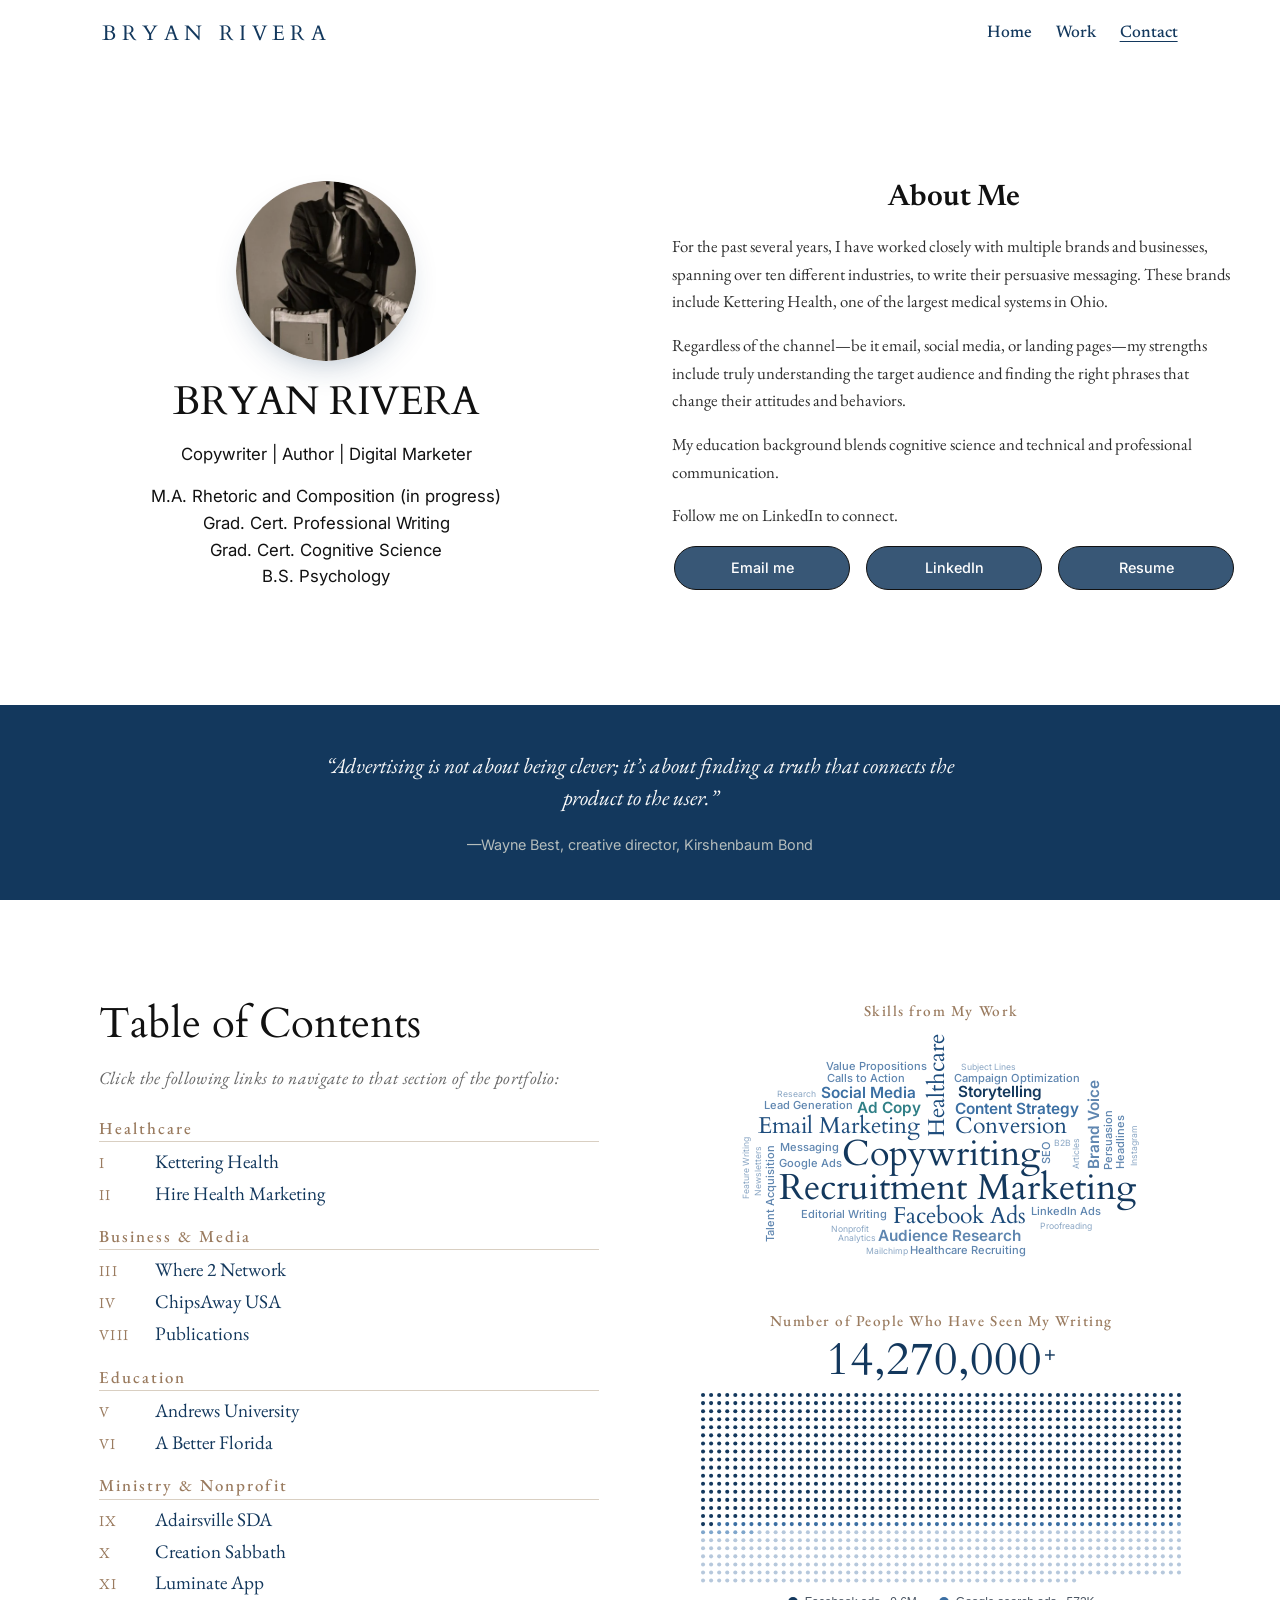
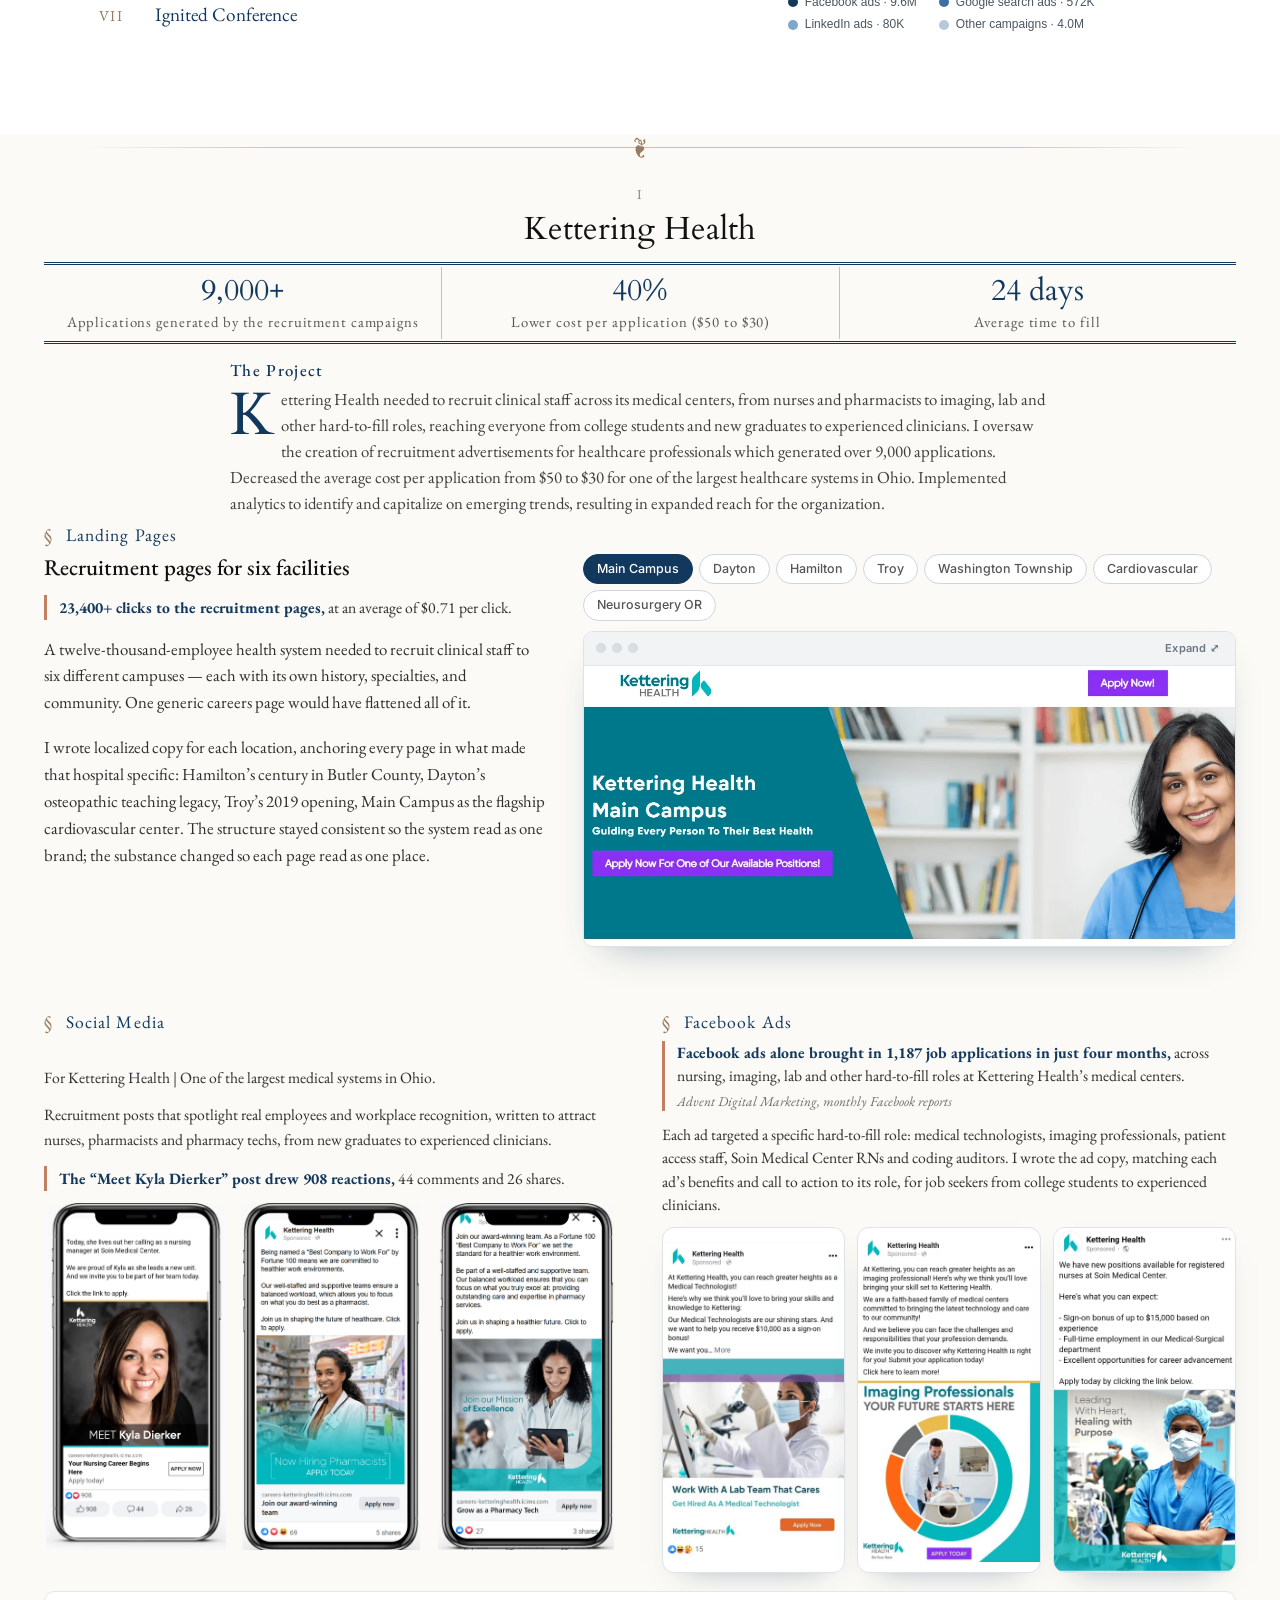
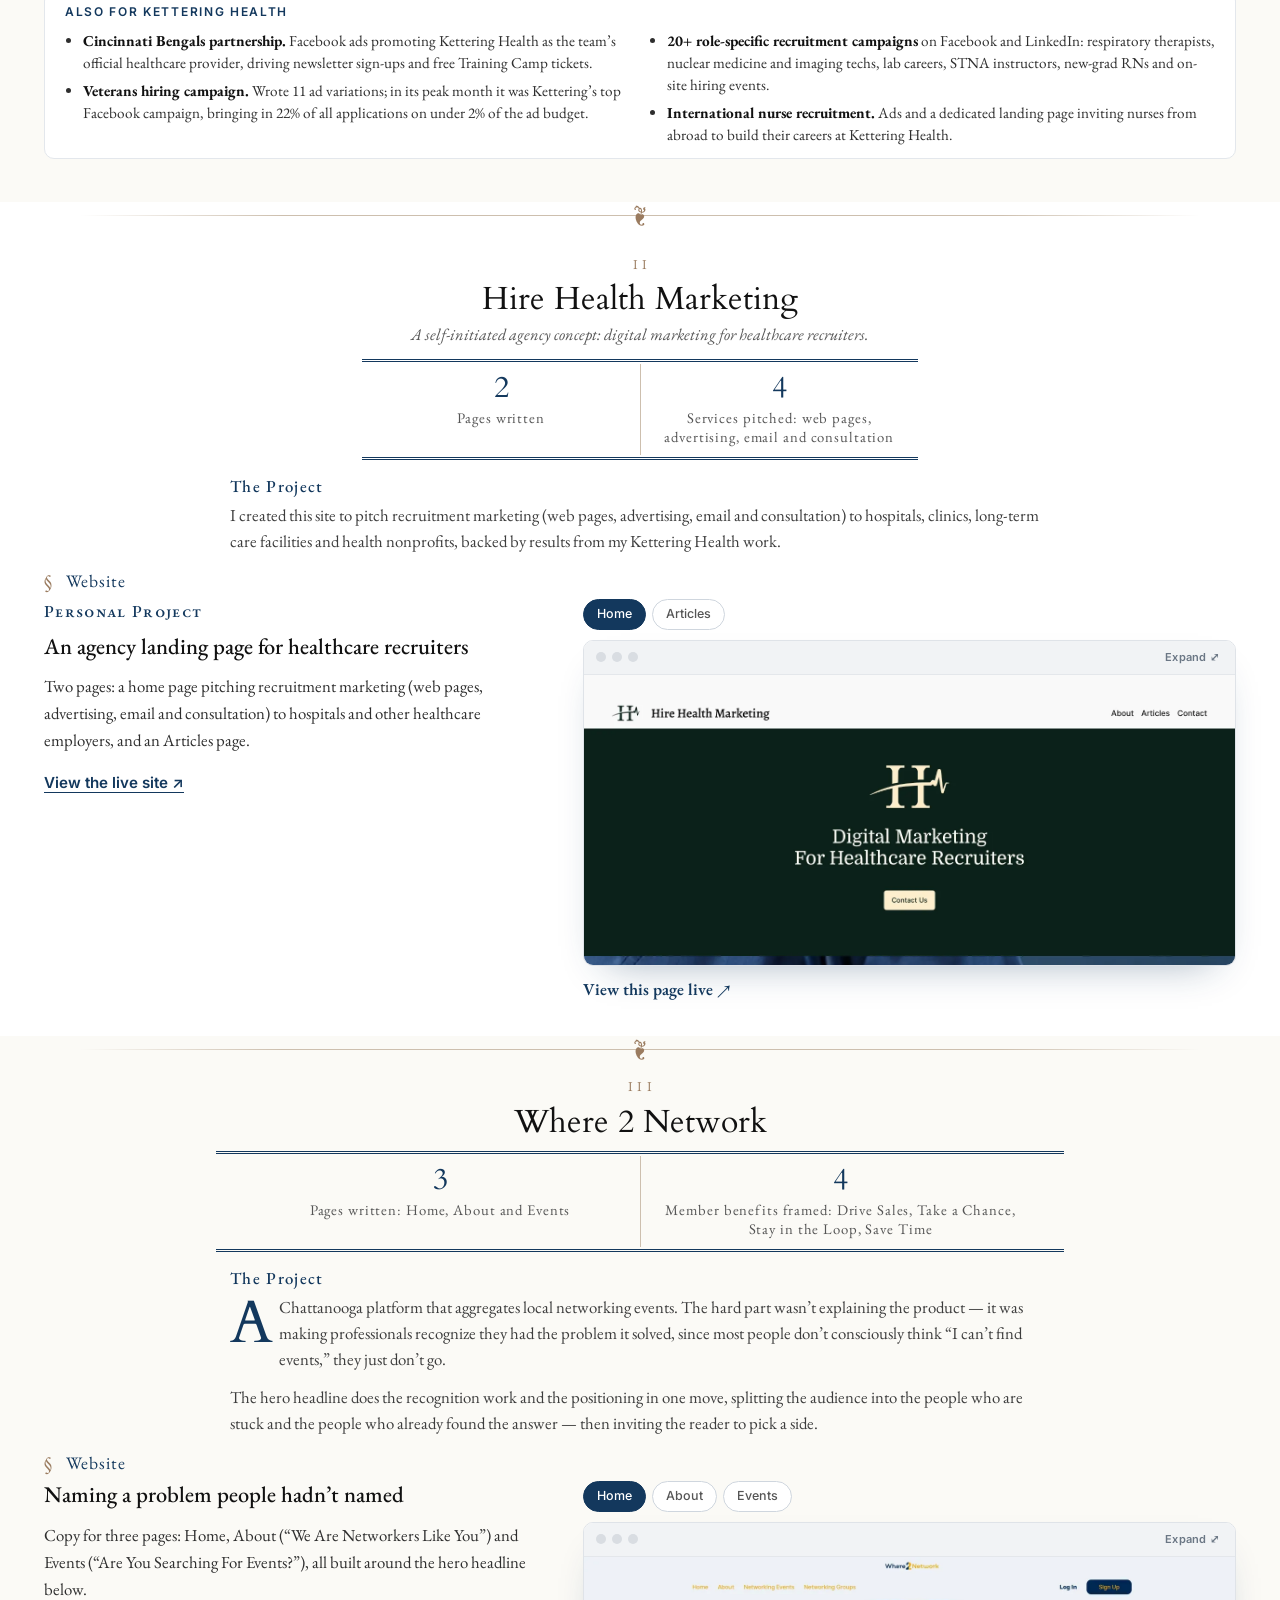
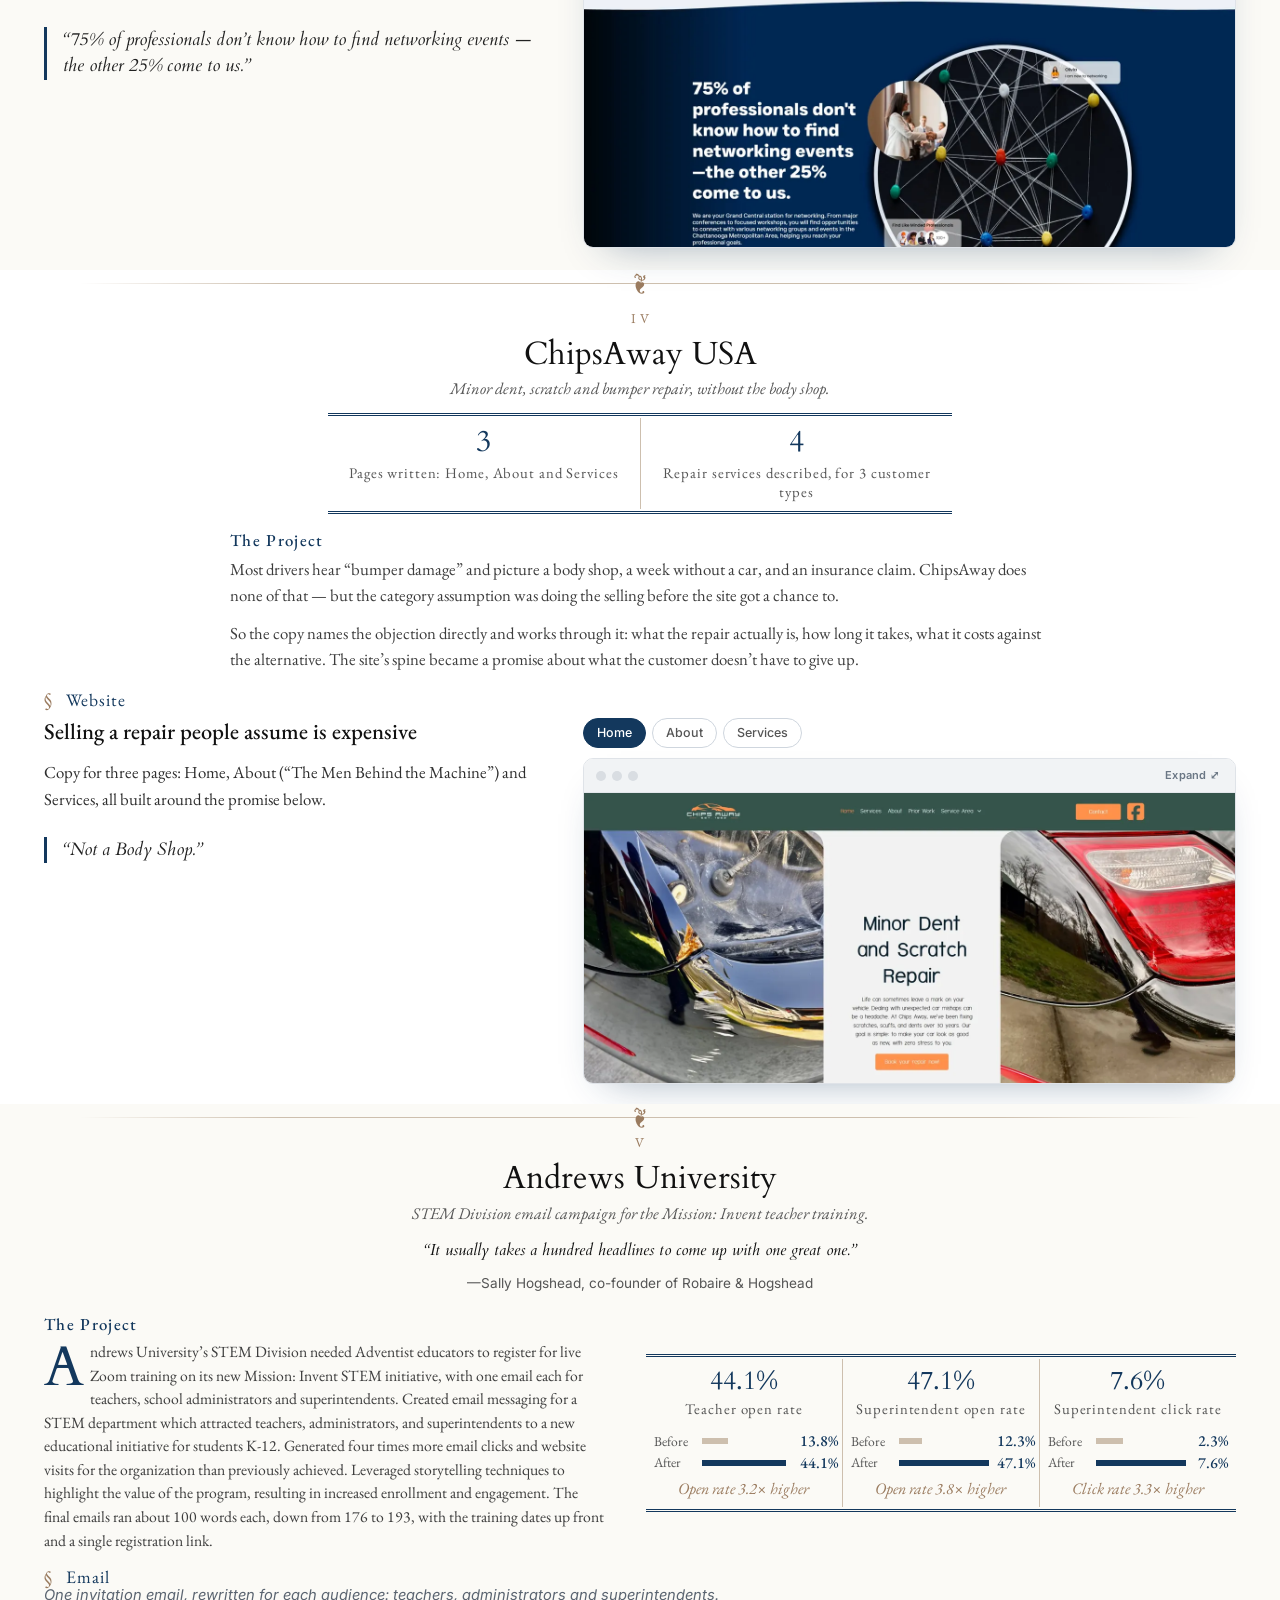
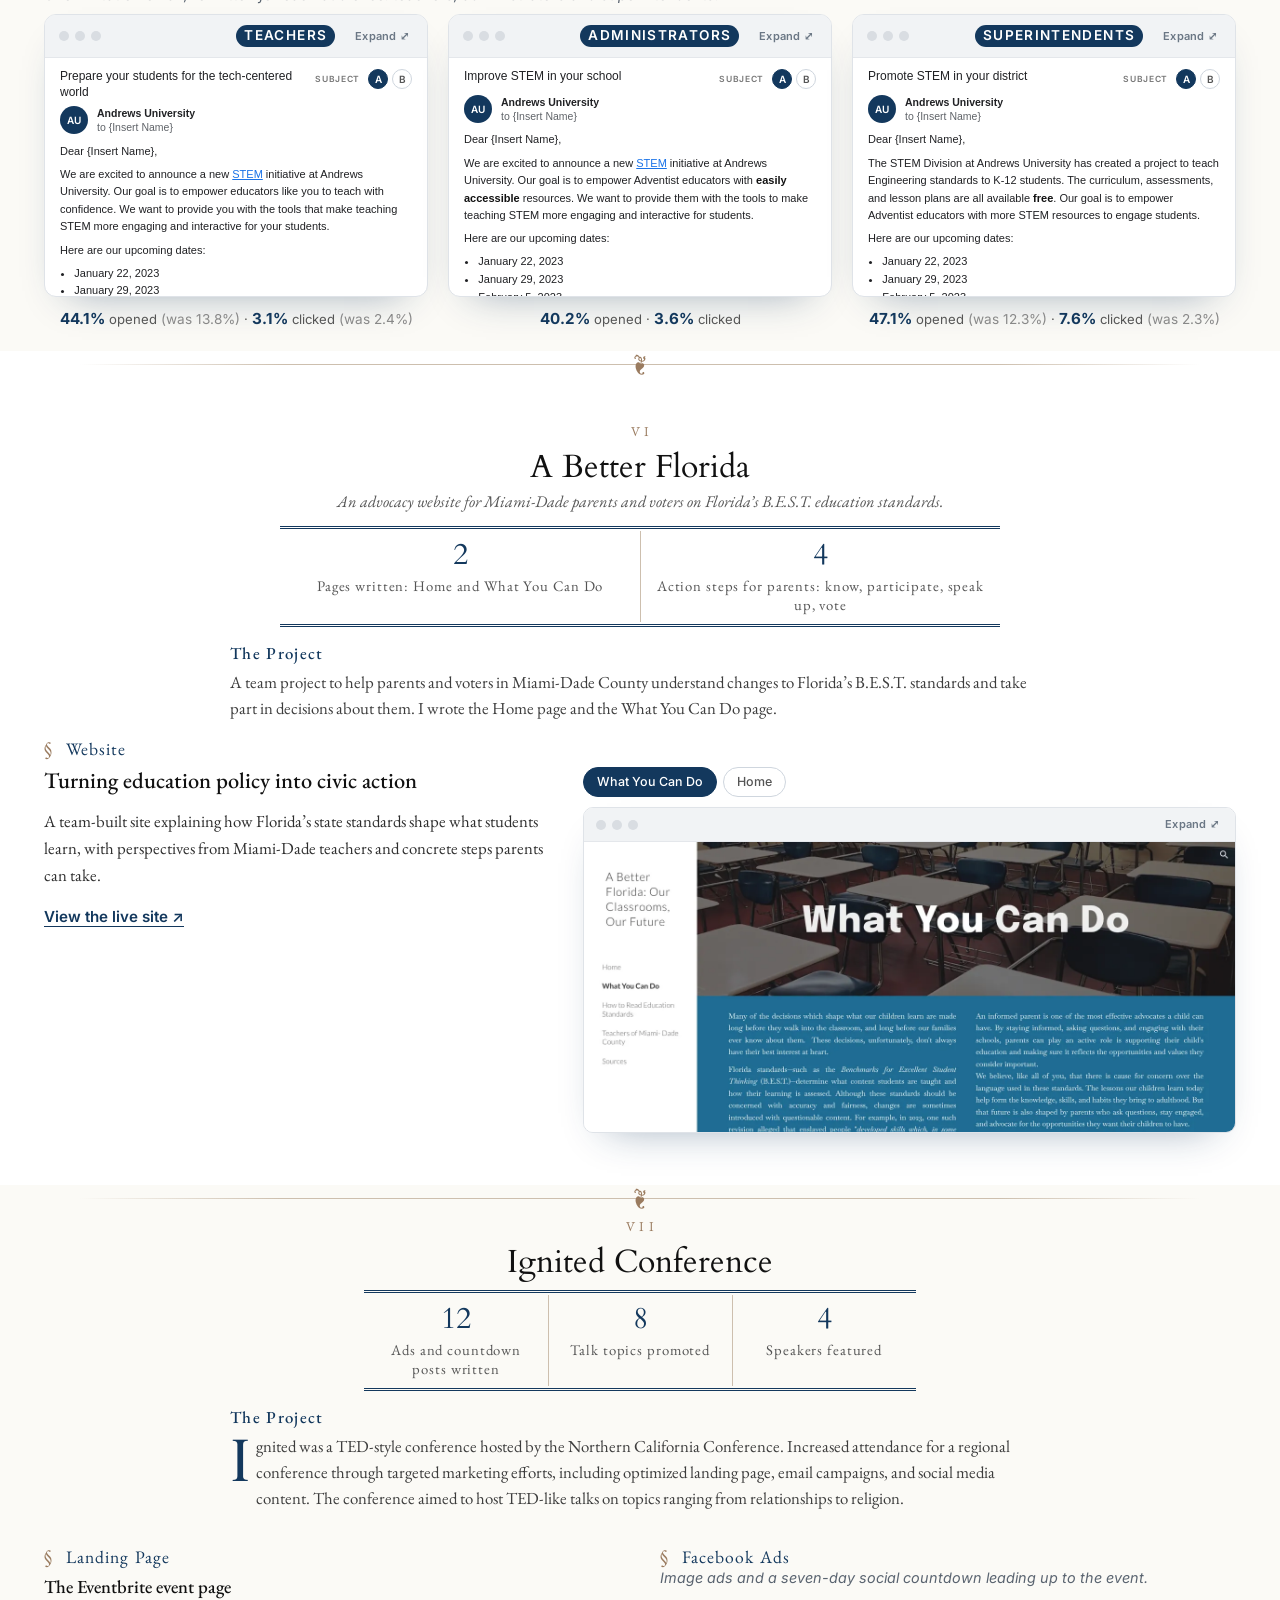
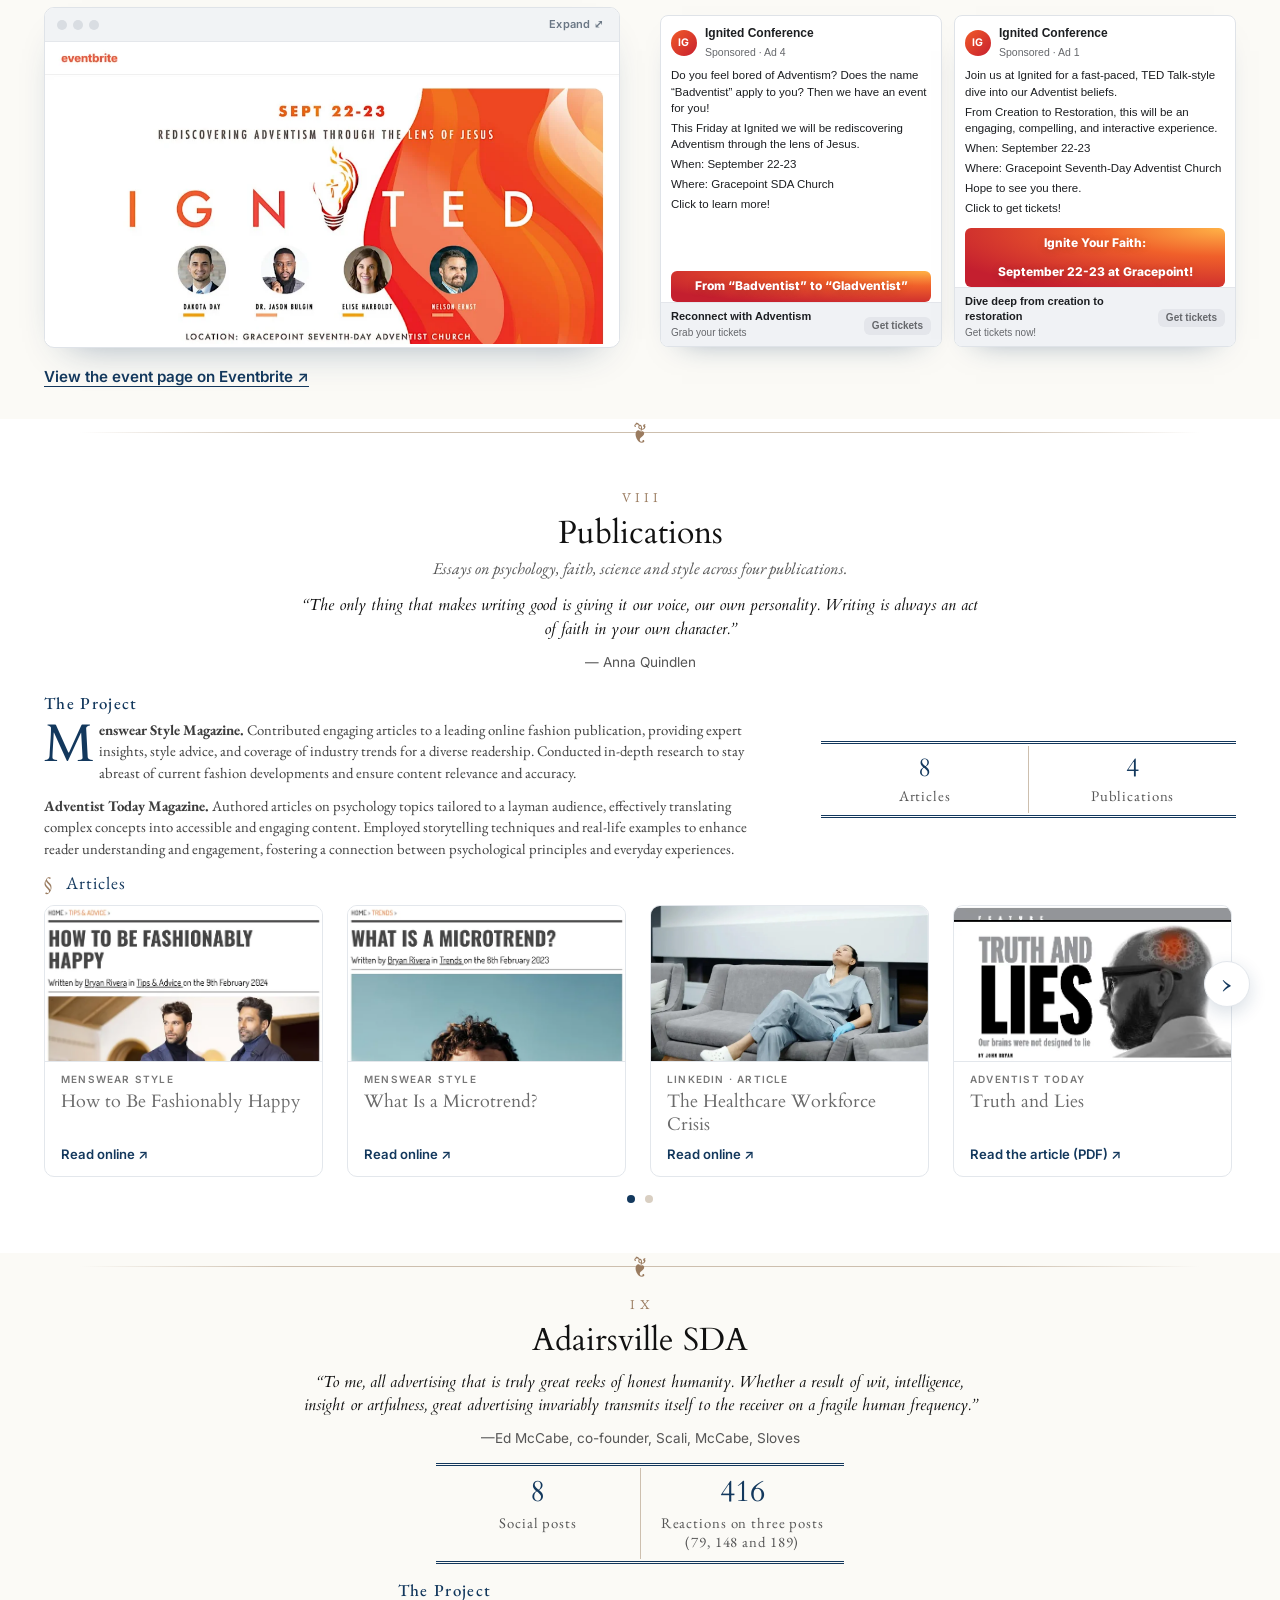
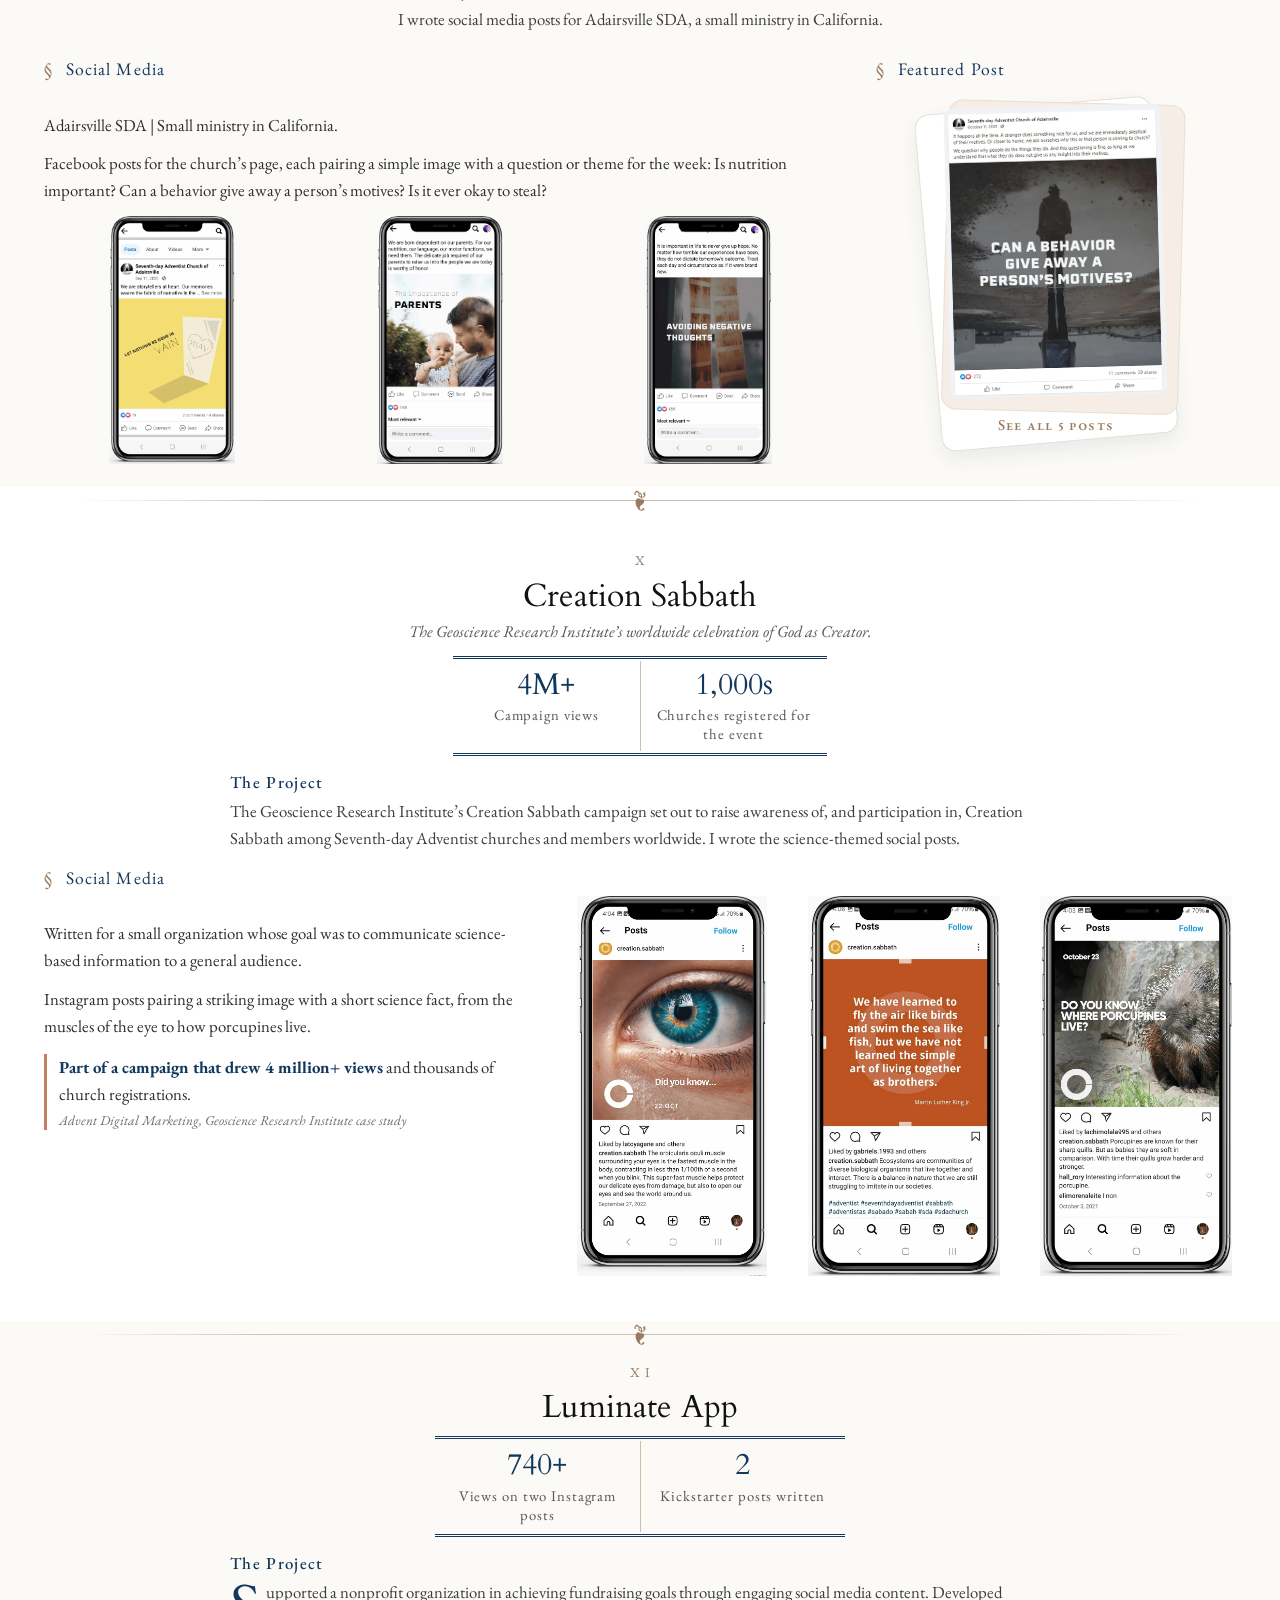
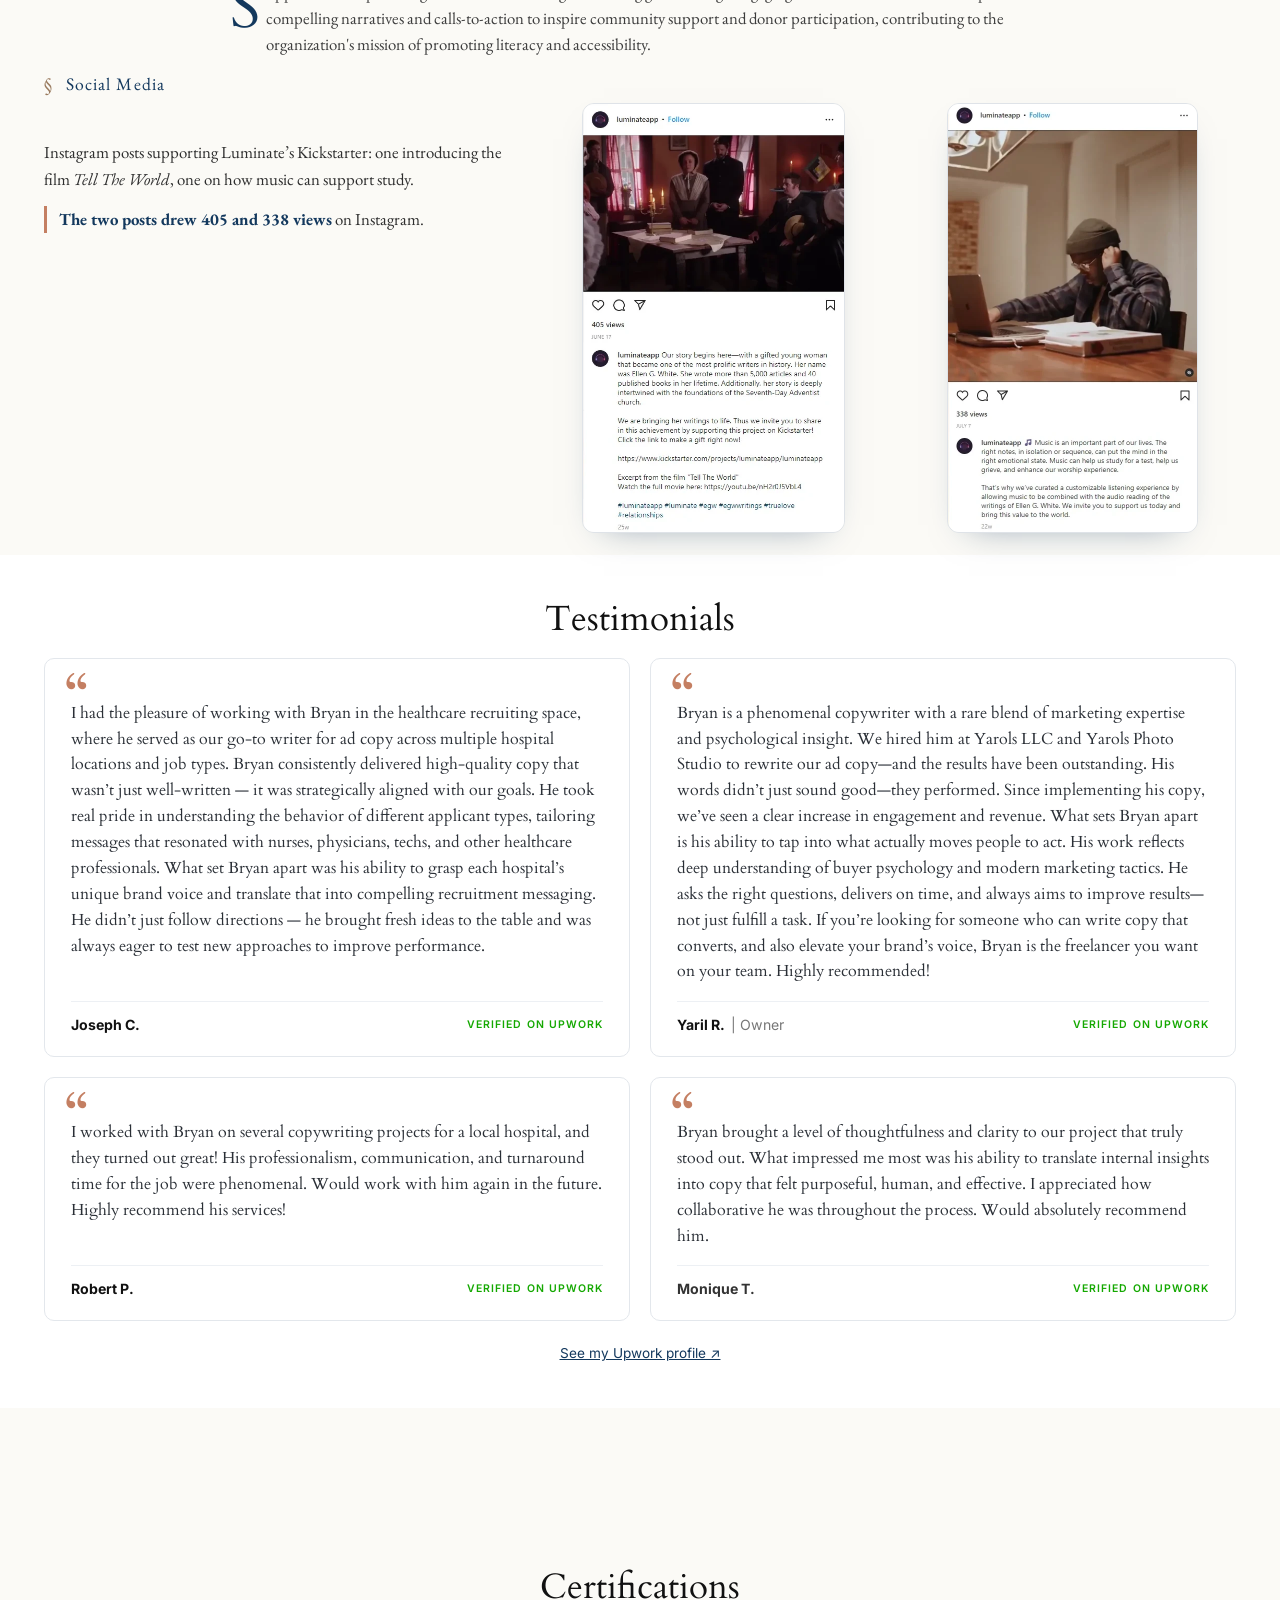
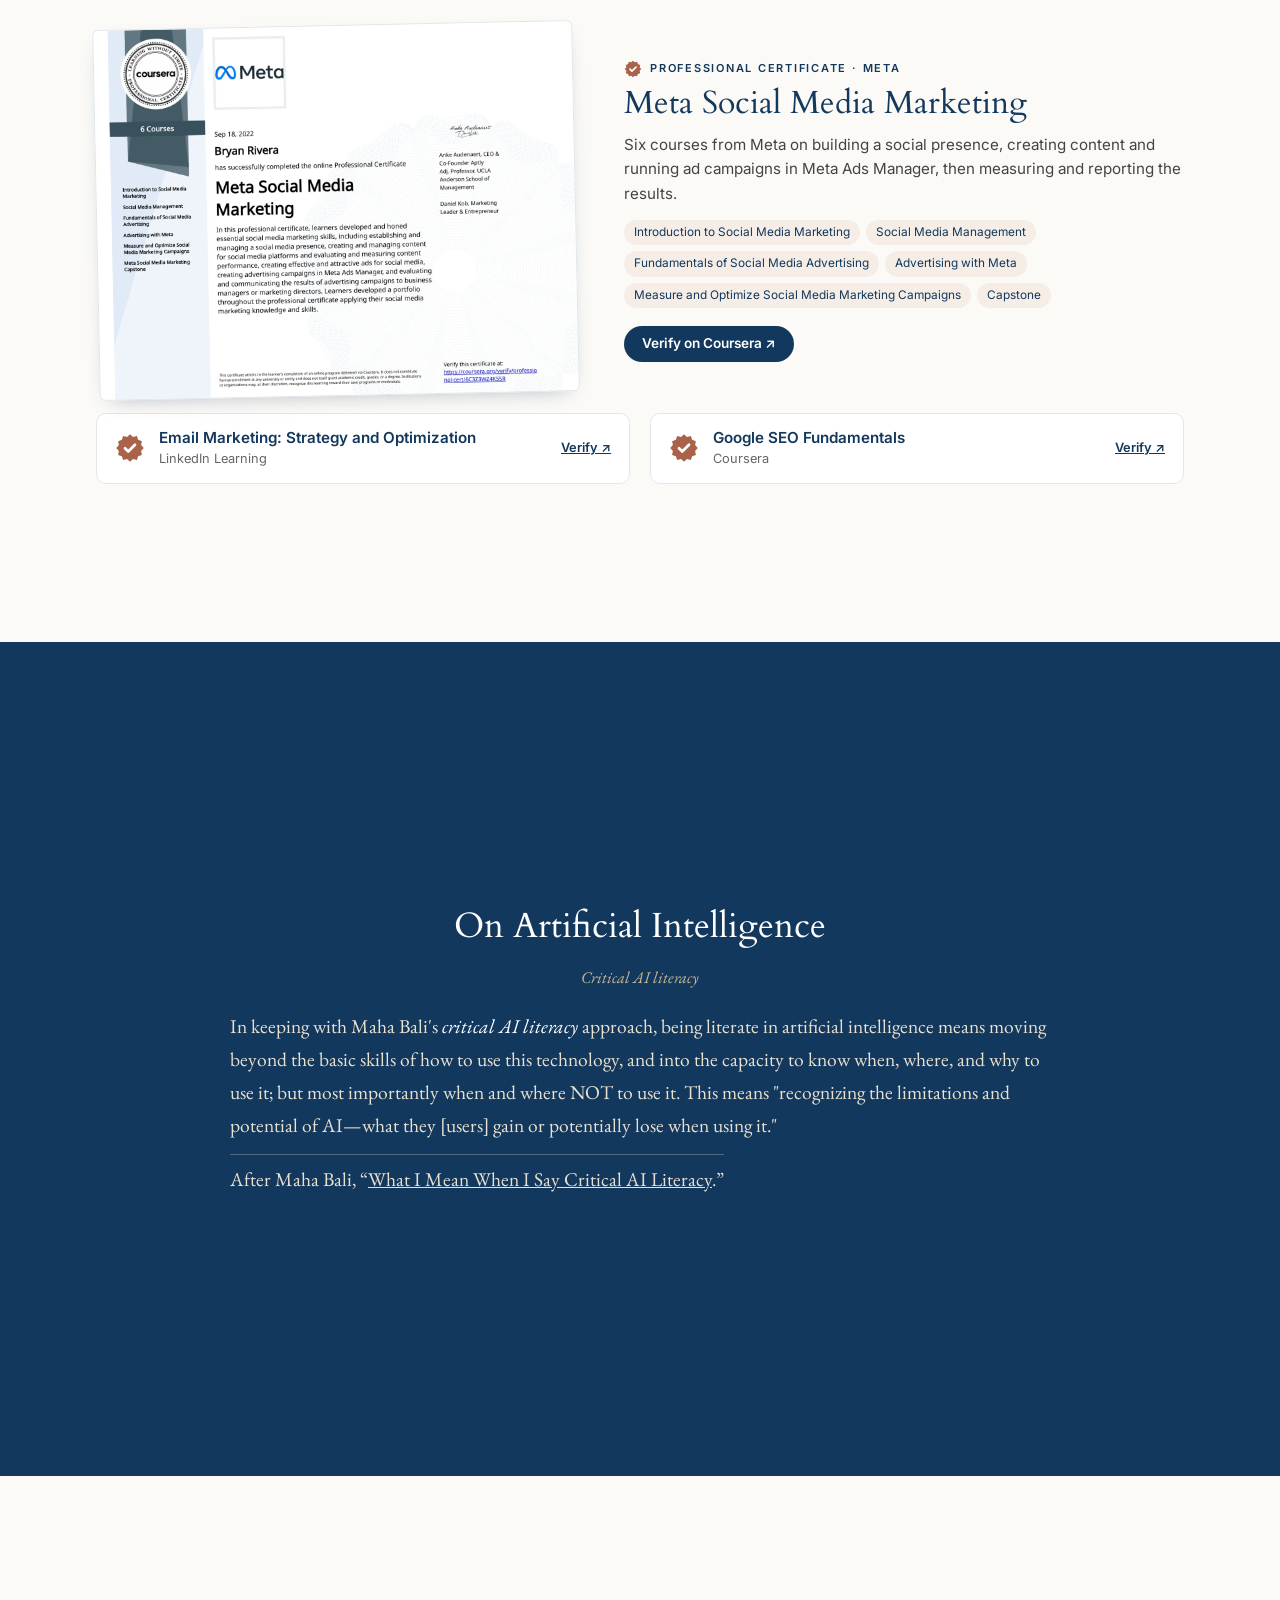
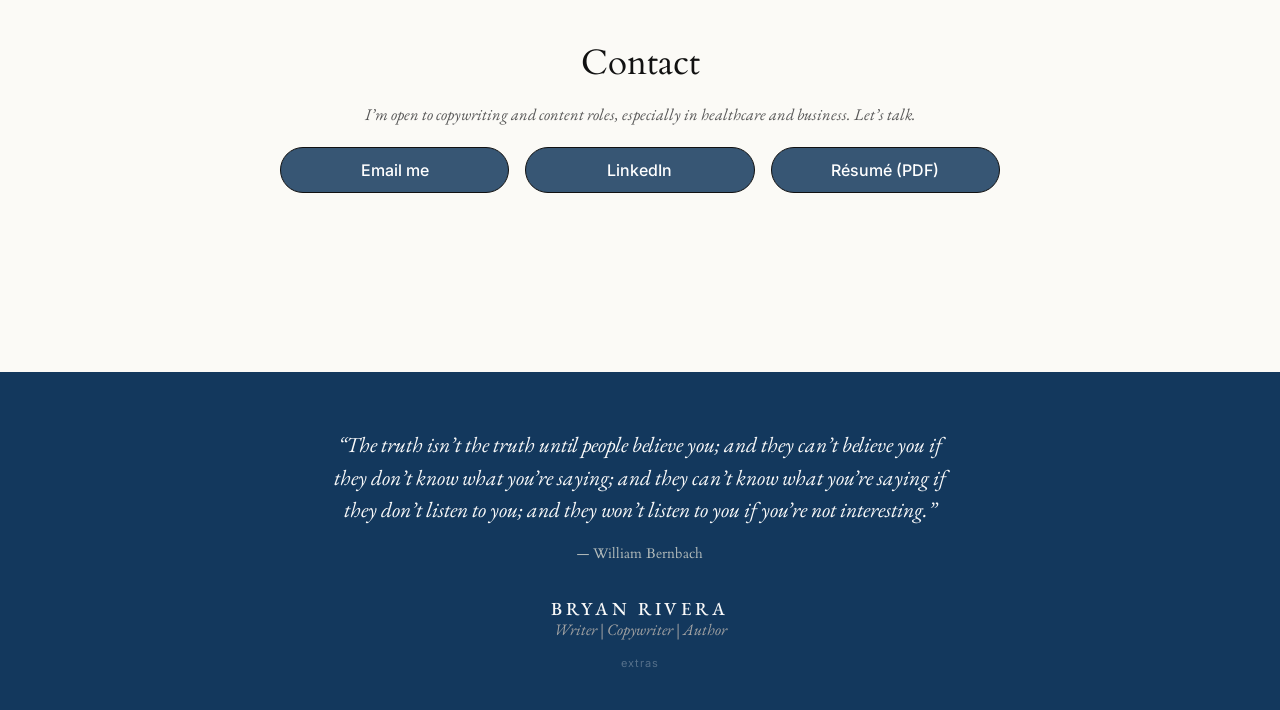
==== commit 48755d81: "Even spacing between Roman numerals and client names; keep slides fitting Co-Authored-By: Claude Opu" ====
--- a/index.html
+++ b/index.html
@@ -10,8 +10,8 @@
   <link rel="preconnect" href="https://fonts.gstatic.com" crossorigin>
   <link href="https://fonts.googleapis.com/css2?family=Albert+Sans:wght@400;600&family=EB+Garamond:ital,wght@0,400;0,500;0,600;1,400&family=Cardo:ital,wght@0,400;0,700;1,400&family=Inter:wght@300;400;500;600;700&family=Newsreader:opsz,wght@6..72,400;6..72,500;6..72,600&display=swap" rel="stylesheet">
   <link rel="stylesheet" href="assets/css/style.css?v=62">
-  <link rel="stylesheet" href="assets/css/home.css?v=186">
-  <link rel="stylesheet" href="assets/css/mobile.css?v=44" media="(max-width: 820px)">
+  <link rel="stylesheet" href="assets/css/home.css?v=188">
+  <link rel="stylesheet" href="assets/css/mobile.css?v=45" media="(max-width: 820px)">
 </head>
 <body class="home" id="top">
   <a class="skip" href="#main">Skip to content</a>
--- a/assets/css/home.css
+++ b/assets/css/home.css
@@ -1700,3 +1700,9 @@
   .adv-best .deck .adv-print img { max-height: calc(100vh - 610px) !important; }
   .adv-best .deck-hint { margin-top: 10px; }
 }
+/* Roman numerals: even breathing room above every client name (Bryan), optically centered (letter-spacing adds a trailing gap) */
+.work-head .sec-num { margin: 0 0 10px !important; padding-left: .3em; line-height: 1 !important; }
+@media (min-width: 821px) and (min-height: 881px) and (max-height: 960px) {
+  #ignited-lp .viewer .scroll { max-height: 302px !important; }
+  .trio-mail .mail-pane { max-height: 238px !important; }
+}
--- a/assets/css/mobile.css
+++ b/assets/css/mobile.css
@@ -266,3 +266,4 @@
 .deck-close { top: 16px; }
 /* Publications carousel controls are desktop-only; phones swipe */
 .pub-arrow, .pub-dots { display: none !important; }
+.work-head .sec-num { margin-bottom: 8px !important; }
